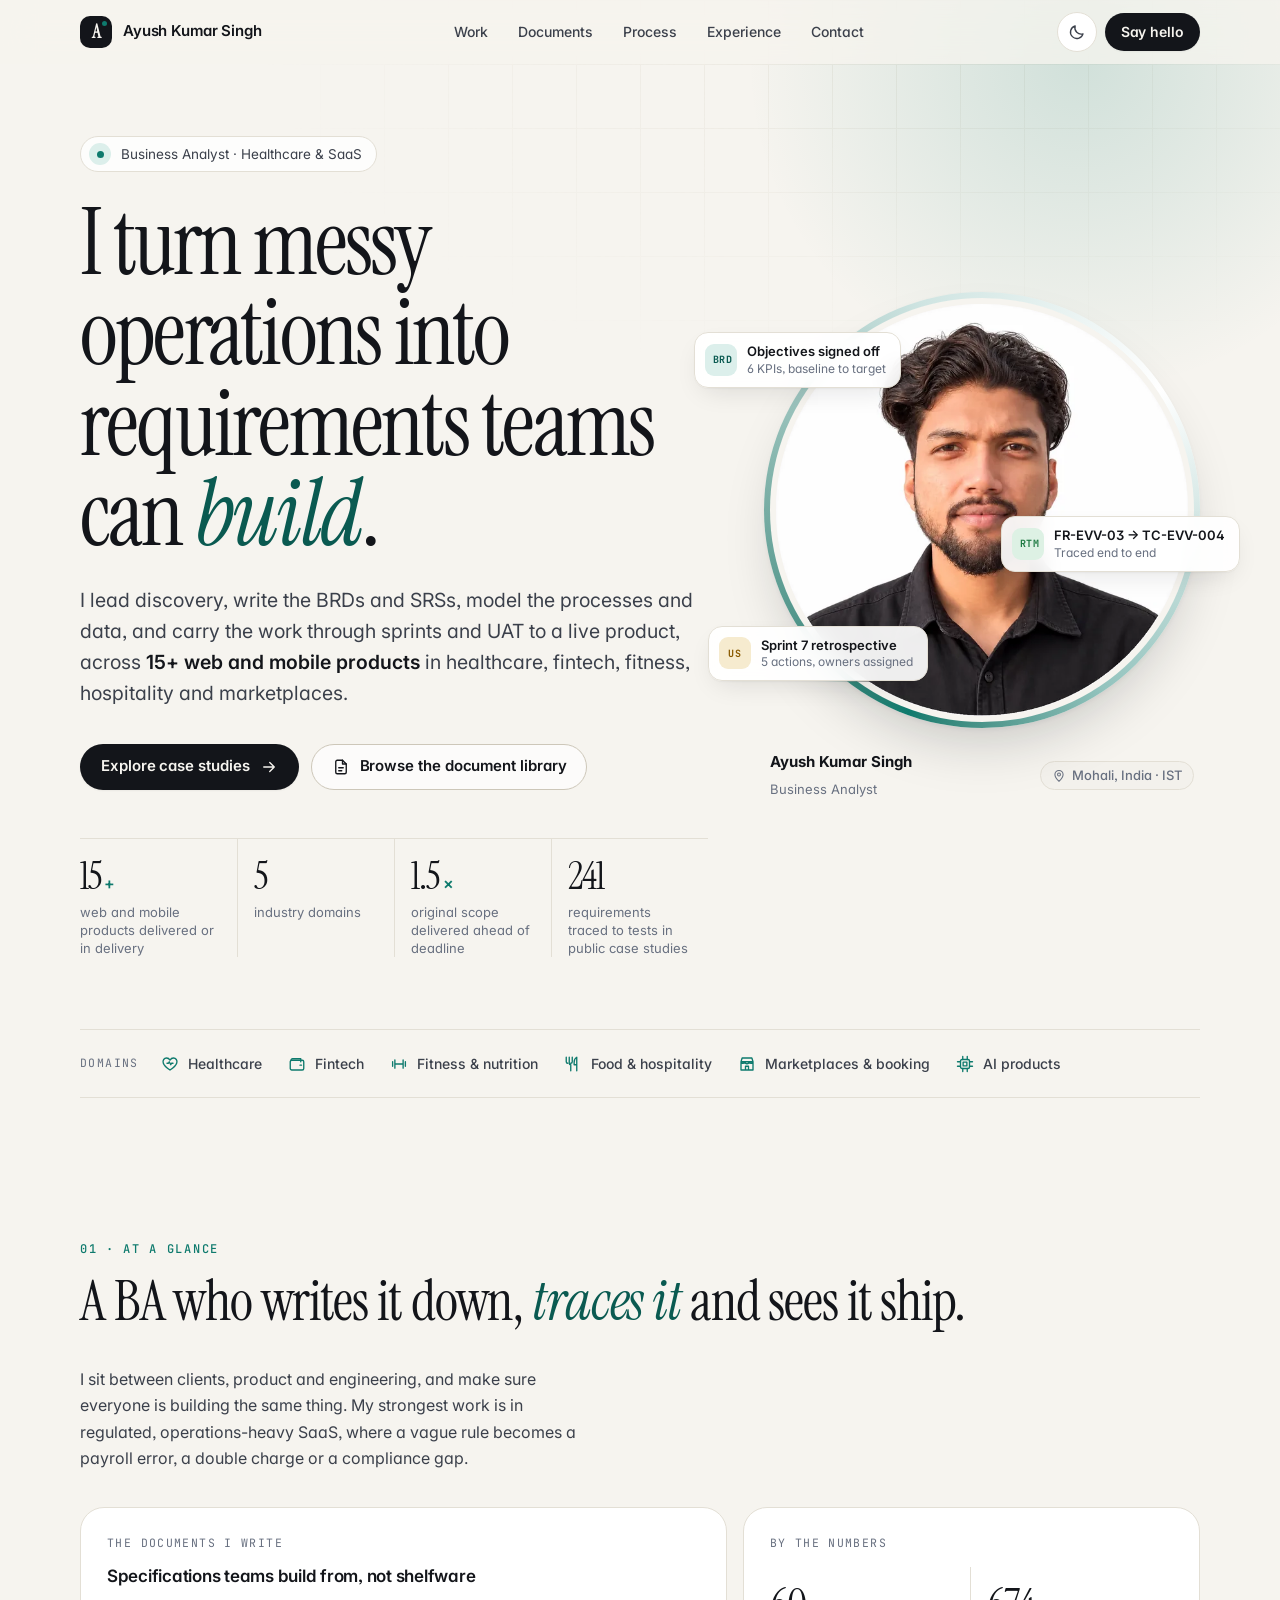
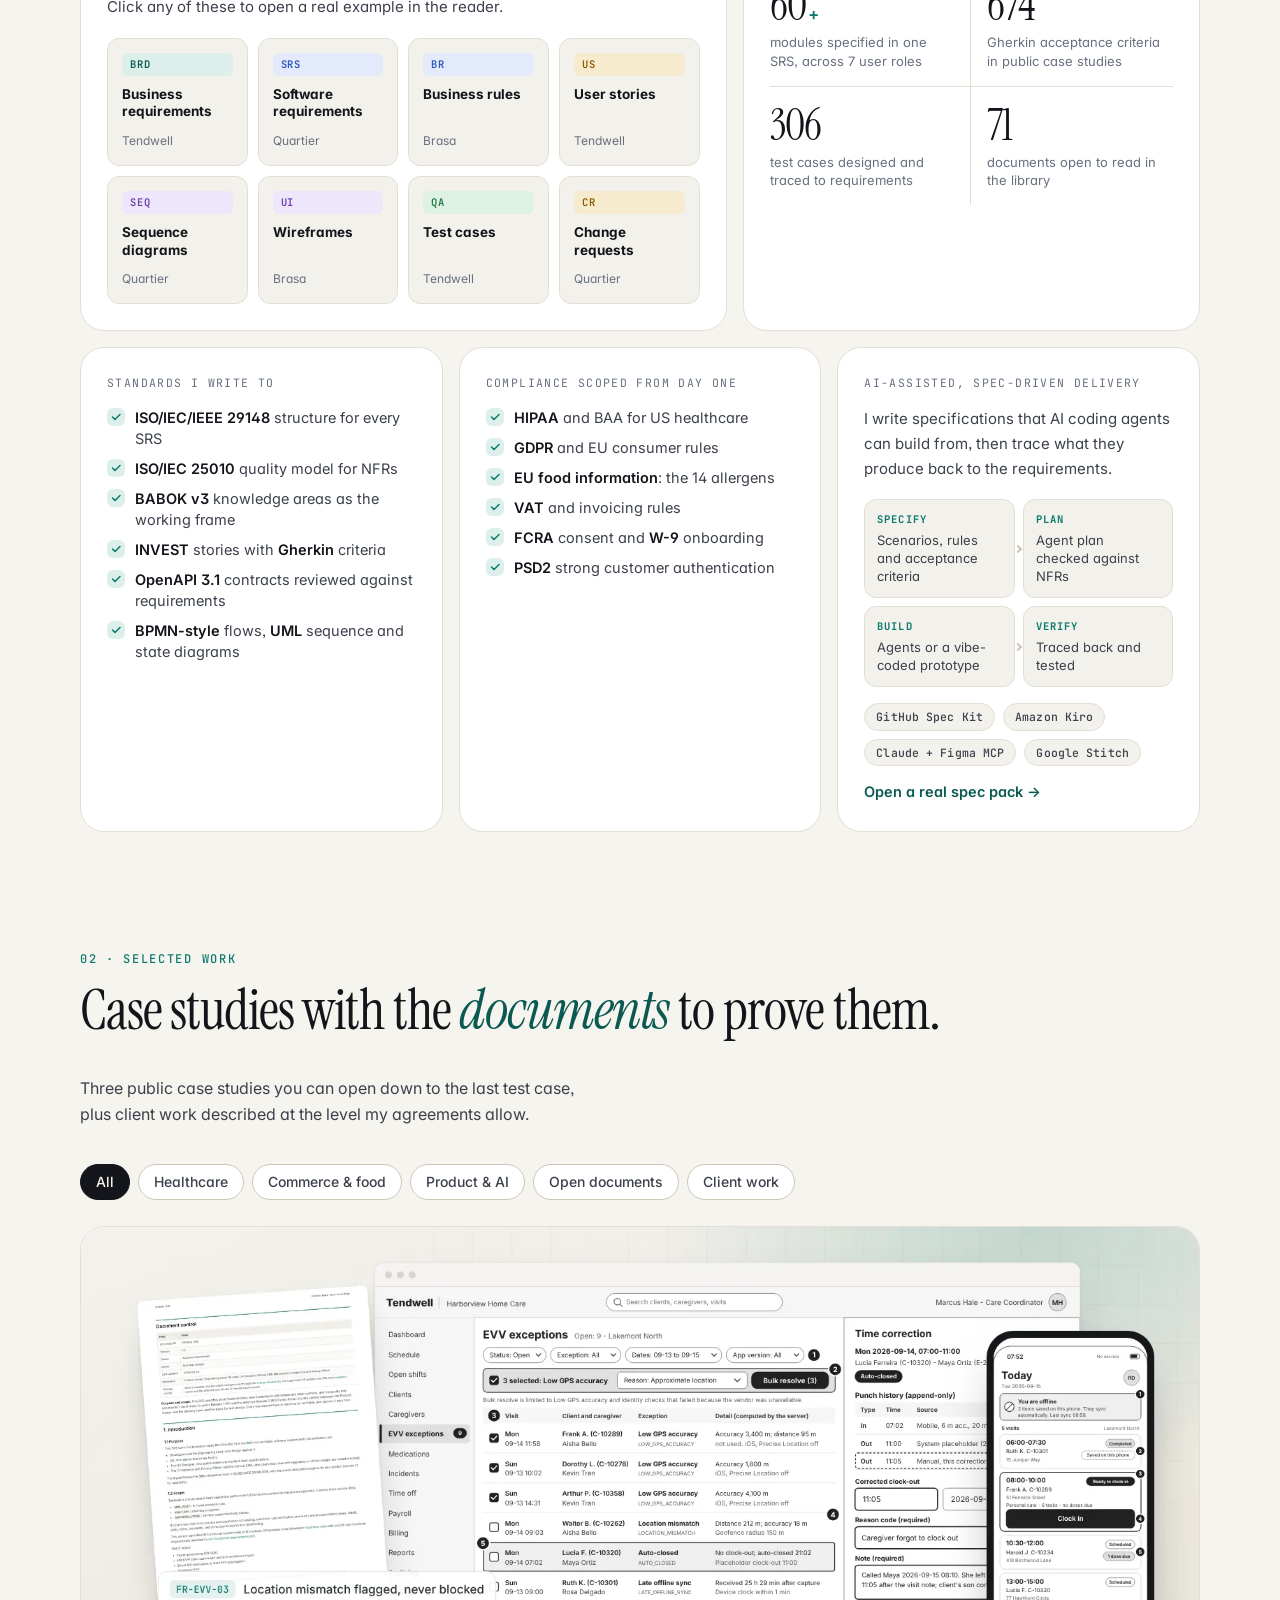
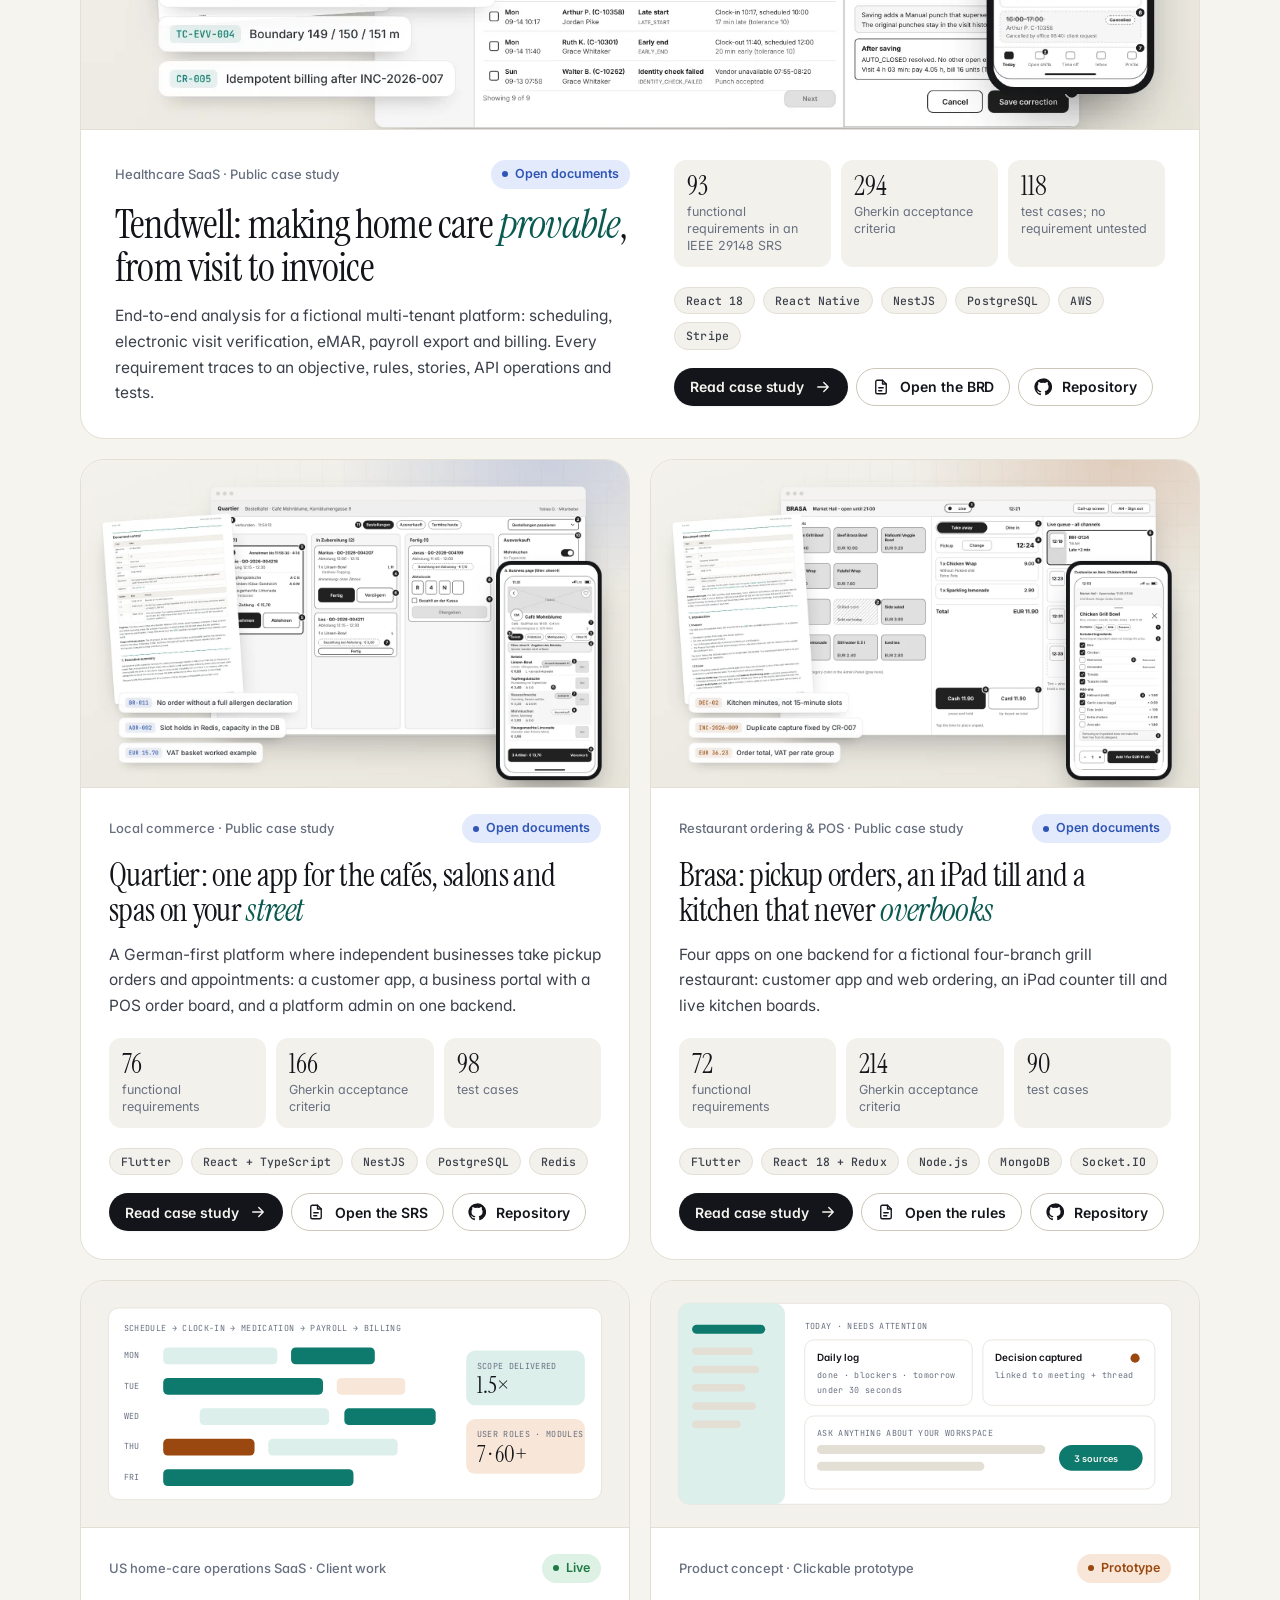
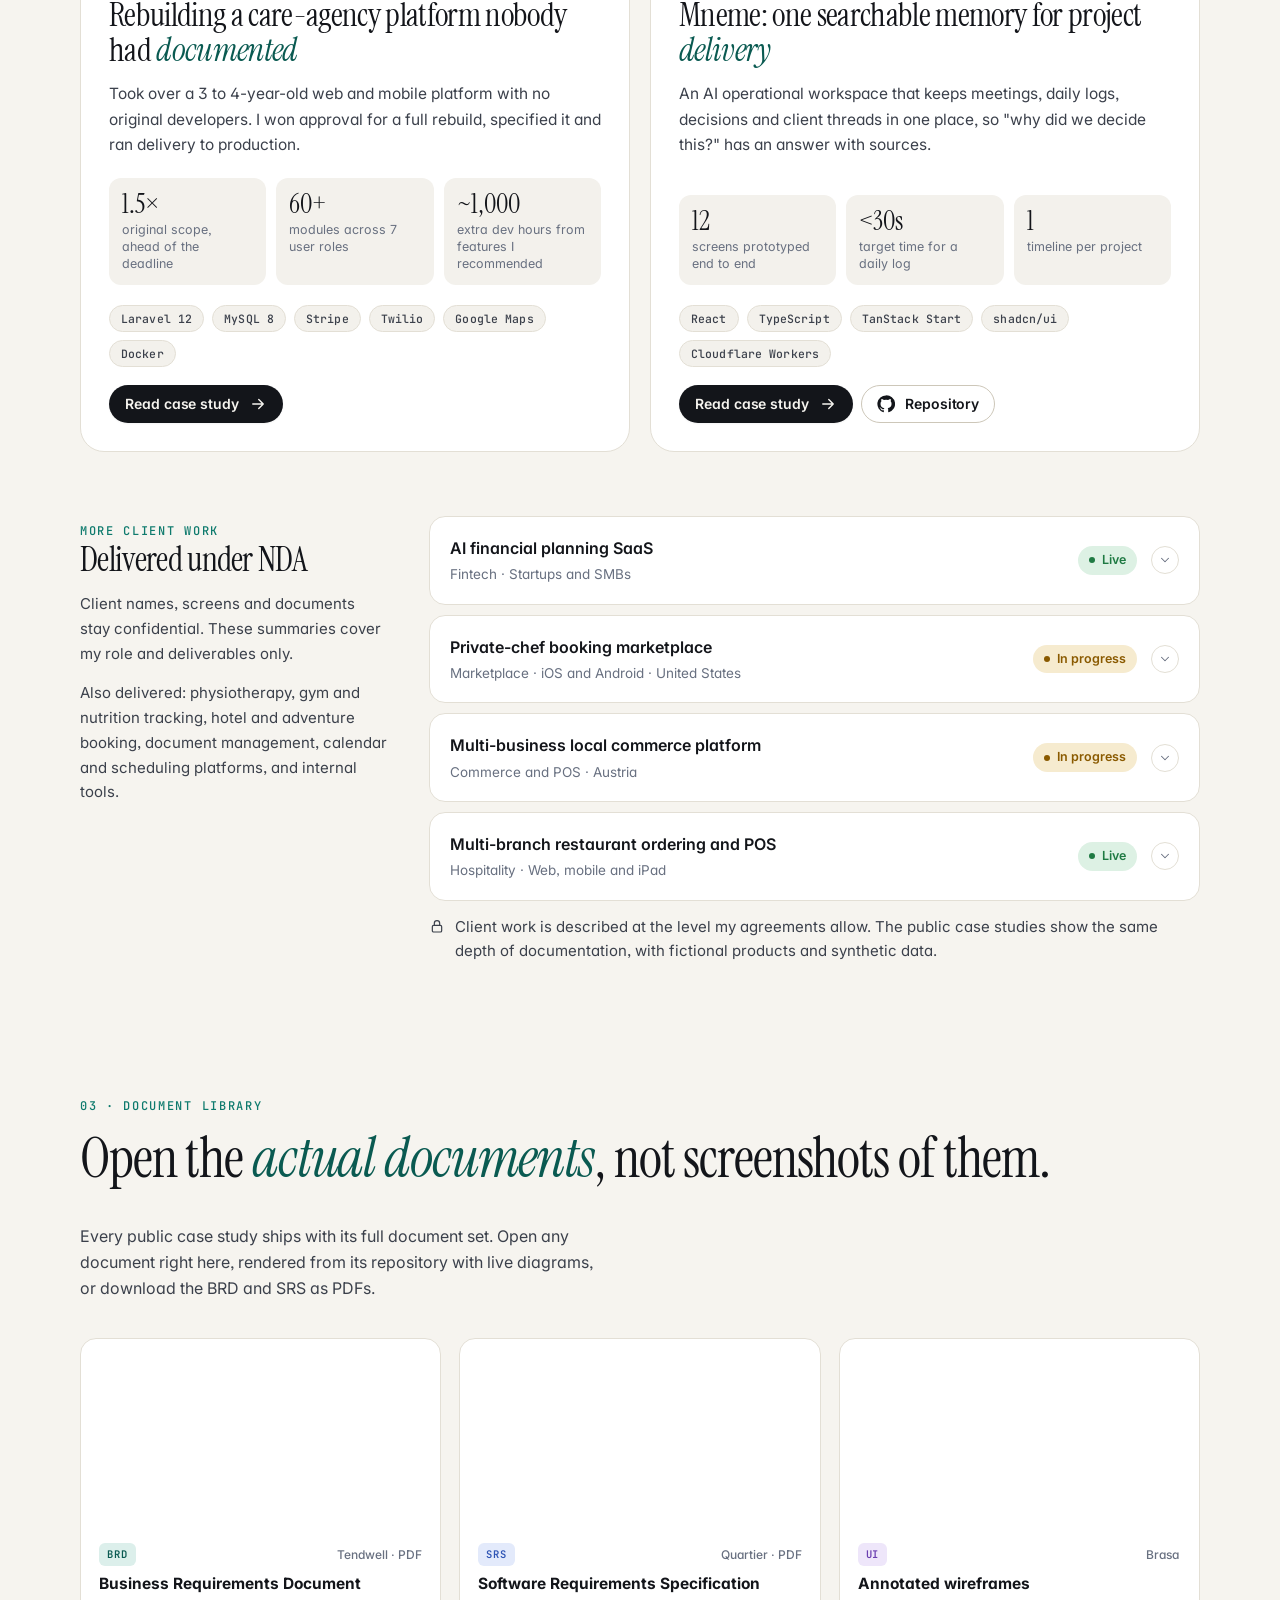
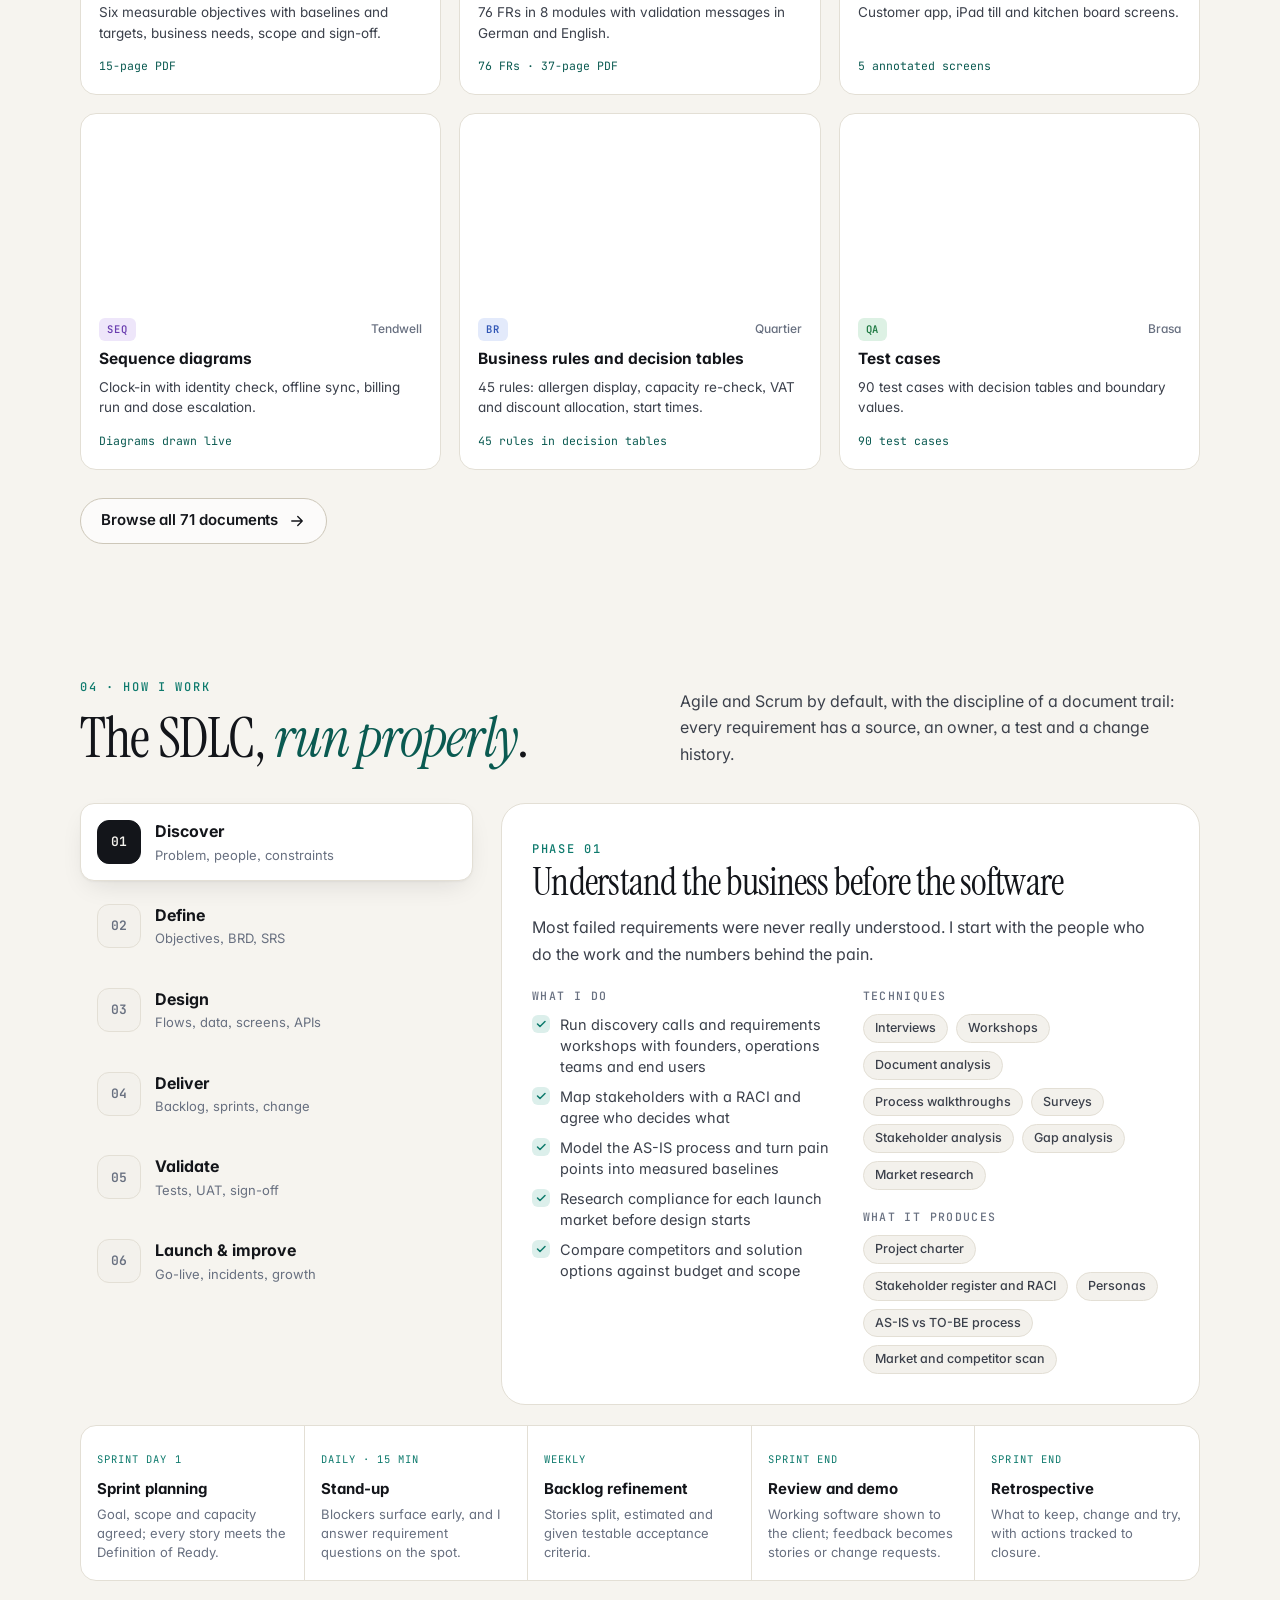
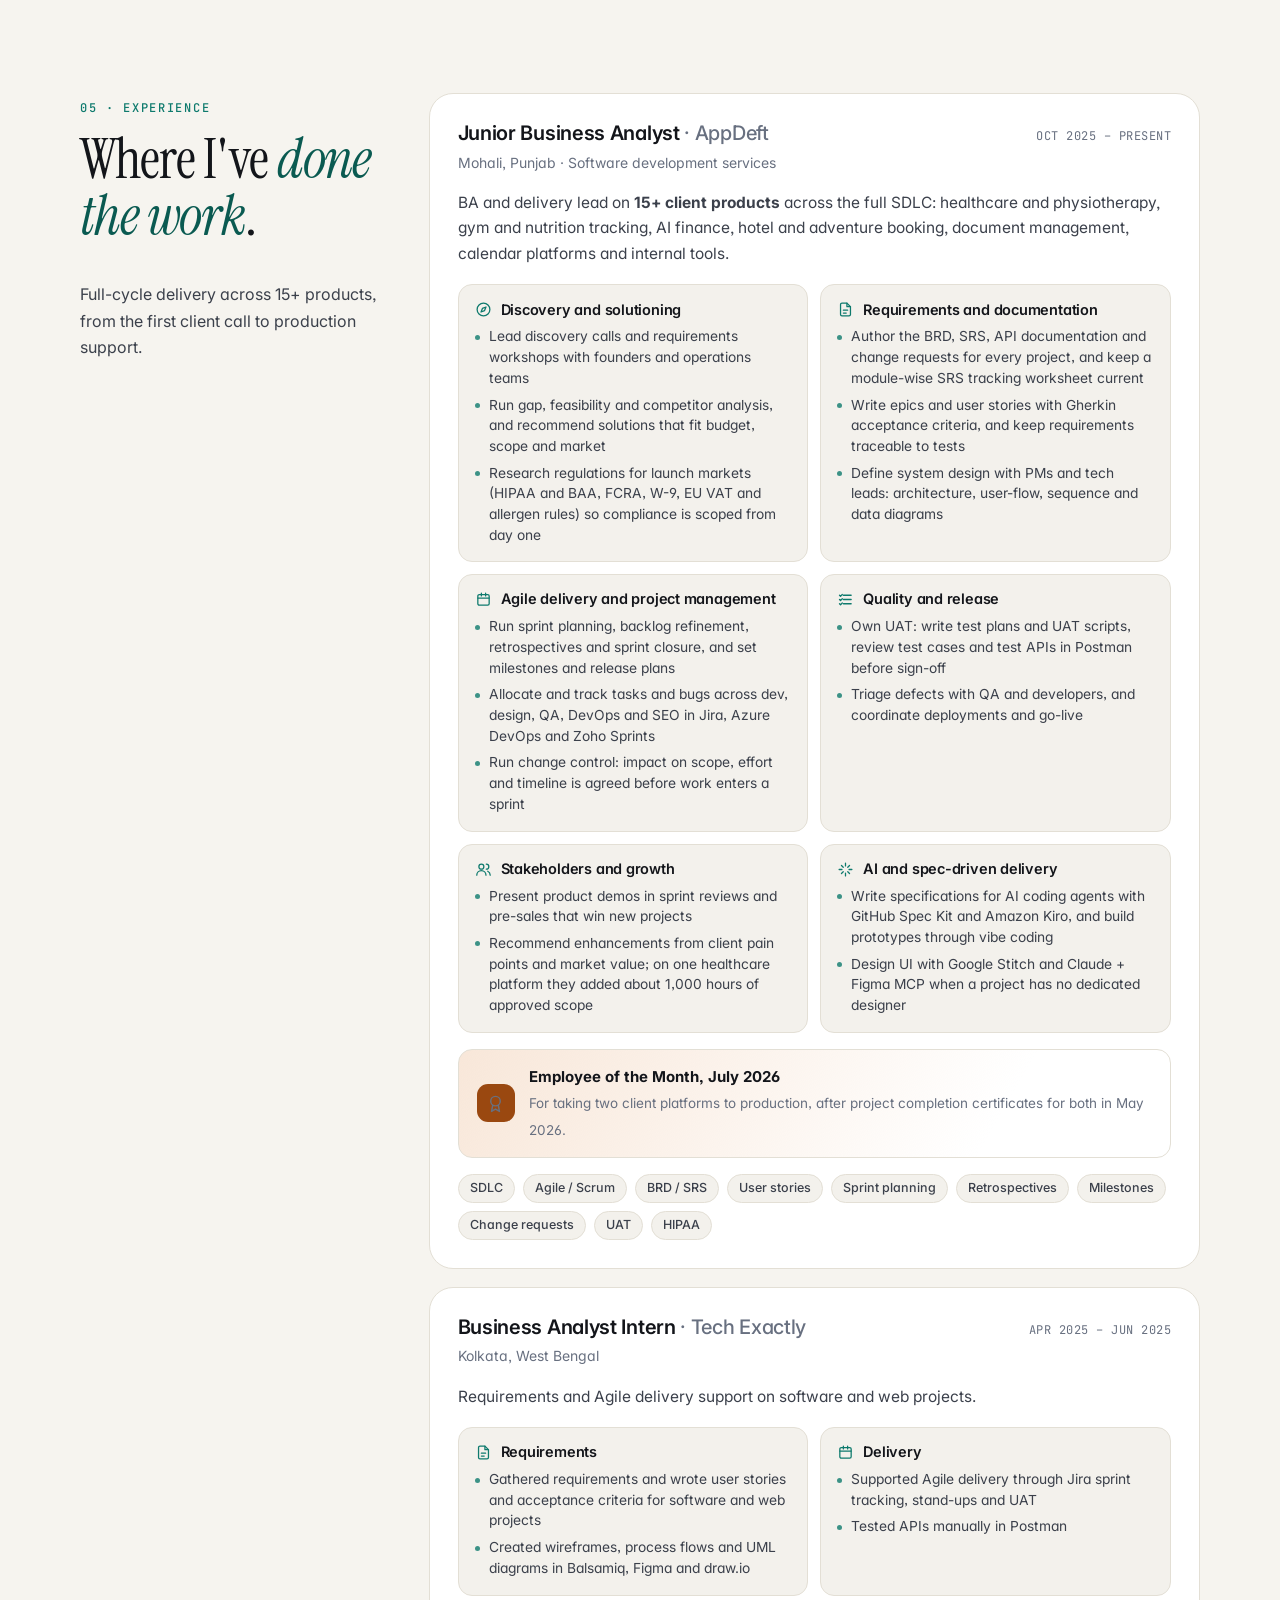
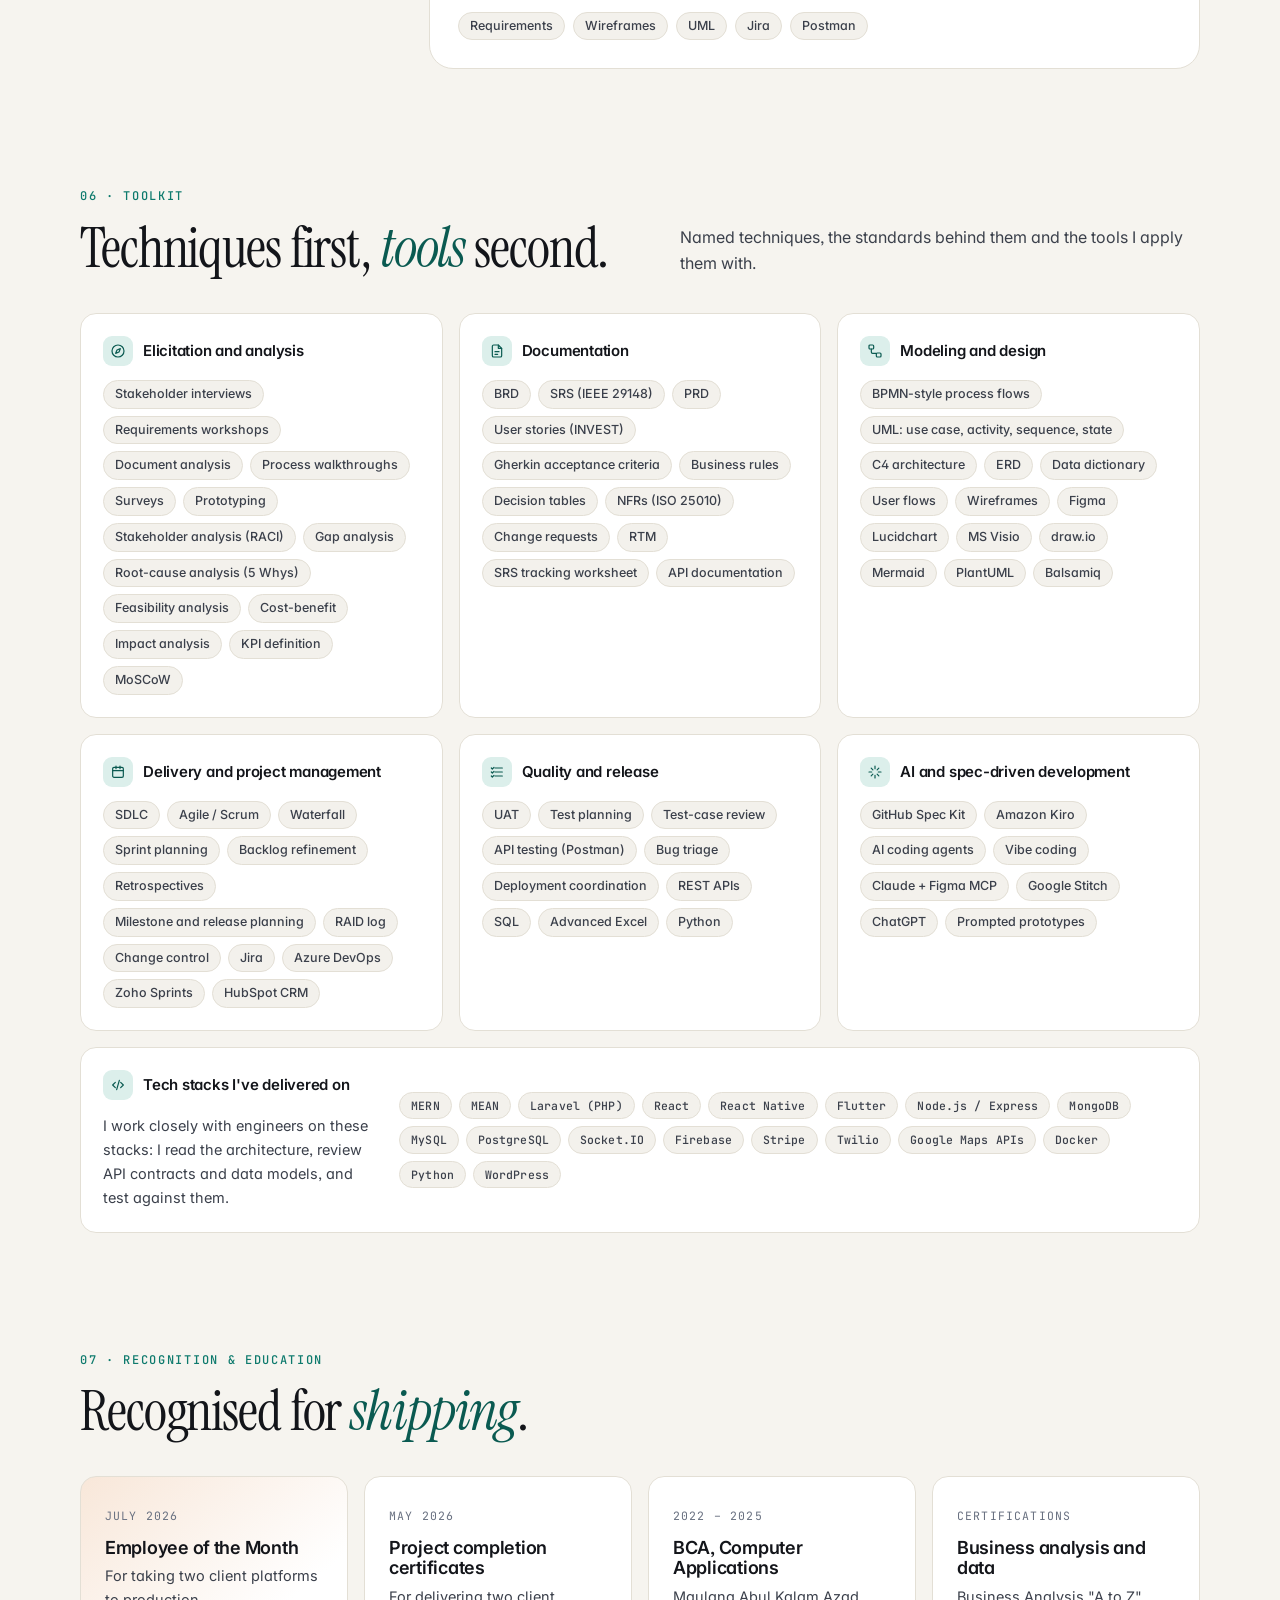
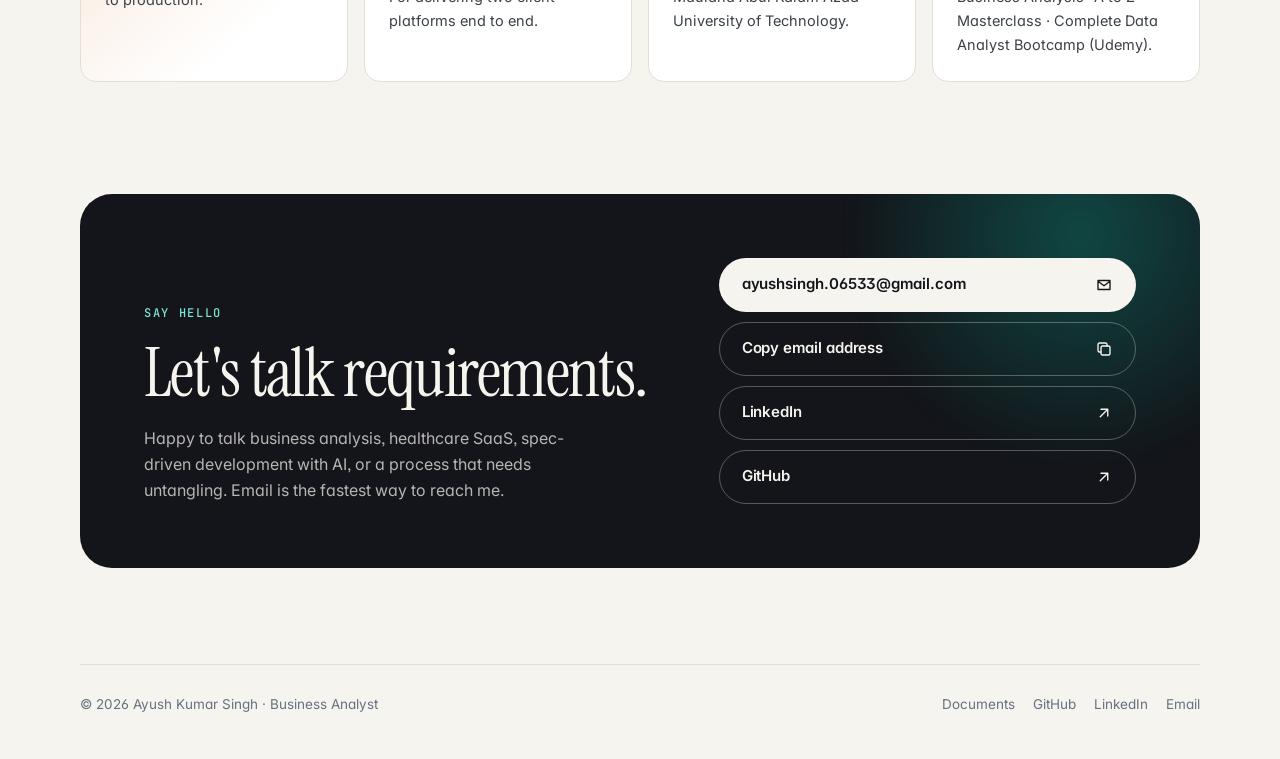
==== index.html @ 3649354a "Redesign portfolio: document library, live viewer, three case studies New design system with light a" ====
<!doctype html>
<html lang="en" data-base="" data-library="library.html">
<head>
<meta charset="utf-8">
<meta name="viewport" content="width=device-width, initial-scale=1">
<title>Ayush Kumar Singh · Business Analyst</title>
<meta name="description" content="Business Analyst for healthcare and SaaS products: discovery, BRD and SRS, user stories, process and data modeling, sprint delivery, UAT and change control. Three public case studies with every document open to read.">
<meta name="author" content="Ayush Kumar Singh">
<link rel="canonical" href="https://ayushsingh0456.github.io/">
<meta name="theme-color" content="#f6f4ef" media="(prefers-color-scheme: light)">
<meta name="theme-color" content="#0a0d12" media="(prefers-color-scheme: dark)">
<meta property="og:type" content="website">
<meta property="og:title" content="Ayush Kumar Singh · Business Analyst">
<meta property="og:description" content="Business Analyst for healthcare and SaaS products: discovery, BRD and SRS, user stories, process and data modeling, sprint delivery, UAT and change control. Three public case studies with every document open to read.">
<meta property="og:url" content="https://ayushsingh0456.github.io/">
<meta property="og:image" content="https://ayushsingh0456.github.io/assets/og.png">
<meta name="twitter:card" content="summary_large_image">
<link rel="icon" href="assets/favicon.svg" type="image/svg+xml">
<link rel="preconnect" href="https://fonts.googleapis.com"><link rel="preconnect" href="https://fonts.gstatic.com" crossorigin><link href="https://fonts.googleapis.com/css2?family=Inter:wght@400;500;600;700&family=Instrument+Serif:ital@0;1&family=JetBrains+Mono:wght@400;500;600&display=swap" rel="stylesheet">
<link rel="stylesheet" href="css/styles.css">
<script>(function(){try{var t=localStorage.getItem("theme");if(t==="light"||t==="dark")document.documentElement.setAttribute("data-theme",t);}catch(e){}})();</script>
<script type="application/ld+json">{"@context":"https://schema.org","@type":"Person","name":"Ayush Kumar Singh","jobTitle":"Business Analyst","image":"https://ayushsingh0456.github.io/assets/img/ayush.jpg","url":"https://ayushsingh0456.github.io/","address":{"@type":"PostalAddress","addressLocality":"Mohali","addressRegion":"Punjab","addressCountry":"IN"},"sameAs":["https://www.linkedin.com/in/ayush-singh-914495189/","https://github.com/ayushsingh0456"],"knowsAbout":["Business analysis","Requirements engineering","SDLC","Agile and Scrum","BRD","SRS","User stories","UAT","Change control","Healthcare SaaS","HIPAA","Spec-driven development"]}</script>
</head>
<body>
<a class="skip-link" href="#content">Skip to content</a>
<svg width="0" height="0" style="position:absolute" aria-hidden="true"><symbol id="i-github" viewBox="0 0 24 24"><g fill="none" stroke="currentColor" stroke-width="1.8" stroke-linecap="round" stroke-linejoin="round"><path fill="currentColor" stroke="none" d="M12 .5a11.5 11.5 0 0 0-3.64 22.41c.58.1.79-.25.79-.56v-2c-3.2.7-3.88-1.37-3.88-1.37-.53-1.33-1.28-1.69-1.28-1.69-1.05-.71.08-.7.08-.7 1.16.08 1.77 1.19 1.77 1.19 1.03 1.77 2.71 1.26 3.37.96.1-.75.4-1.26.73-1.55-2.55-.29-5.24-1.28-5.24-5.68 0-1.26.45-2.28 1.19-3.09-.12-.29-.52-1.46.11-3.04 0 0 .97-.31 3.17 1.18a11 11 0 0 1 5.77 0c2.2-1.49 3.17-1.18 3.17-1.18.63 1.58.23 2.75.11 3.04.74.81 1.19 1.83 1.19 3.09 0 4.41-2.69 5.38-5.26 5.67.41.36.78 1.06.78 2.14v3.17c0 .31.21.67.8.56A11.5 11.5 0 0 0 12 .5Z"/></g></symbol><symbol id="i-linkedin" viewBox="0 0 24 24"><g fill="none" stroke="currentColor" stroke-width="1.8" stroke-linecap="round" stroke-linejoin="round"><path fill="currentColor" stroke="none" d="M20.45 20.45h-3.56v-5.57c0-1.33-.02-3.04-1.85-3.04-1.86 0-2.14 1.45-2.14 2.94v5.67H9.35V9h3.41v1.56h.05c.48-.9 1.64-1.85 3.37-1.85 3.6 0 4.27 2.37 4.27 5.46v6.28ZM5.34 7.43a2.06 2.06 0 1 1 0-4.13 2.06 2.06 0 0 1 0 4.13ZM7.12 20.45H3.56V9h3.56v11.45ZM22.22 0H1.77C.79 0 0 .77 0 1.73v20.54C0 23.23.79 24 1.77 24h20.45c.98 0 1.78-.77 1.78-1.73V1.73C24 .77 23.2 0 22.22 0Z"/></g></symbol><symbol id="i-mail" viewBox="0 0 24 24"><g fill="none" stroke="currentColor" stroke-width="1.8" stroke-linecap="round" stroke-linejoin="round"><path d="M4 6h16v12H4zM4 7l8 6 8-6"/></g></symbol><symbol id="i-sun" viewBox="0 0 24 24"><g fill="none" stroke="currentColor" stroke-width="1.8" stroke-linecap="round" stroke-linejoin="round"><circle cx="12" cy="12" r="4"/><path d="M12 2v2M12 20v2M4.9 4.9l1.4 1.4M17.7 17.7l1.4 1.4M2 12h2M20 12h2M4.9 19.1l1.4-1.4M17.7 6.3l1.4-1.4"/></g></symbol><symbol id="i-moon" viewBox="0 0 24 24"><g fill="none" stroke="currentColor" stroke-width="1.8" stroke-linecap="round" stroke-linejoin="round"><path d="M20 14.5A8.5 8.5 0 0 1 9.5 4a8.5 8.5 0 1 0 10.5 10.5Z"/></g></symbol><symbol id="i-arrow" viewBox="0 0 24 24"><g fill="none" stroke="currentColor" stroke-width="1.8" stroke-linecap="round" stroke-linejoin="round"><path d="M5 12h14M13 6l6 6-6 6"/></g></symbol><symbol id="i-arrow-left" viewBox="0 0 24 24"><g fill="none" stroke="currentColor" stroke-width="1.8" stroke-linecap="round" stroke-linejoin="round"><path d="M19 12H5M11 6l-6 6 6 6"/></g></symbol><symbol id="i-arrow-ur" viewBox="0 0 24 24"><g fill="none" stroke="currentColor" stroke-width="1.8" stroke-linecap="round" stroke-linejoin="round"><path d="M7 17 17 7M8 7h9v9"/></g></symbol><symbol id="i-chev" viewBox="0 0 24 24"><g fill="none" stroke="currentColor" stroke-width="1.8" stroke-linecap="round" stroke-linejoin="round"><path d="m6 9 6 6 6-6"/></g></symbol><symbol id="i-chev-left" viewBox="0 0 24 24"><g fill="none" stroke="currentColor" stroke-width="1.8" stroke-linecap="round" stroke-linejoin="round"><path d="m15 6-6 6 6 6"/></g></symbol><symbol id="i-chev-right" viewBox="0 0 24 24"><g fill="none" stroke="currentColor" stroke-width="1.8" stroke-linecap="round" stroke-linejoin="round"><path d="m9 6 6 6-6 6"/></g></symbol><symbol id="i-copy" viewBox="0 0 24 24"><g fill="none" stroke="currentColor" stroke-width="1.8" stroke-linecap="round" stroke-linejoin="round"><rect x="8" y="8" width="12" height="12" rx="2"/><path d="M16 8V6a2 2 0 0 0-2-2H6a2 2 0 0 0-2 2v8a2 2 0 0 0 2 2h2"/></g></symbol><symbol id="i-award" viewBox="0 0 24 24"><g fill="none" stroke="currentColor" stroke-width="1.8" stroke-linecap="round" stroke-linejoin="round"><circle cx="12" cy="9" r="6"/><path d="m8.5 14-1.5 8 5-3 5 3-1.5-8"/></g></symbol><symbol id="i-lock" viewBox="0 0 24 24"><g fill="none" stroke="currentColor" stroke-width="1.8" stroke-linecap="round" stroke-linejoin="round"><rect x="5" y="11" width="14" height="10" rx="2"/><path d="M8 11V8a4 4 0 0 1 8 0v3"/></g></symbol><symbol id="i-menu" viewBox="0 0 24 24"><g fill="none" stroke="currentColor" stroke-width="1.8" stroke-linecap="round" stroke-linejoin="round"><path d="M4 7h16M4 12h16M4 17h16"/></g></symbol><symbol id="i-pin" viewBox="0 0 24 24"><g fill="none" stroke="currentColor" stroke-width="1.8" stroke-linecap="round" stroke-linejoin="round"><path d="M12 21s-7-6.1-7-11.5a7 7 0 0 1 14 0C19 14.9 12 21 12 21Z"/><circle cx="12" cy="9.5" r="2.5"/></g></symbol><symbol id="i-doc" viewBox="0 0 24 24"><g fill="none" stroke="currentColor" stroke-width="1.8" stroke-linecap="round" stroke-linejoin="round"><path d="M14 3H7a2 2 0 0 0-2 2v14a2 2 0 0 0 2 2h10a2 2 0 0 0 2-2V8z"/><path d="M14 3v5h5M9 13h6M9 17h4"/></g></symbol><symbol id="i-download" viewBox="0 0 24 24"><g fill="none" stroke="currentColor" stroke-width="1.8" stroke-linecap="round" stroke-linejoin="round"><path d="M12 4v11M7 10l5 5 5-5M5 20h14"/></g></symbol><symbol id="i-external" viewBox="0 0 24 24"><g fill="none" stroke="currentColor" stroke-width="1.8" stroke-linecap="round" stroke-linejoin="round"><path d="M14 4h6v6M20 4l-9 9M18 14v5a1 1 0 0 1-1 1H5a1 1 0 0 1-1-1V7a1 1 0 0 1 1-1h5"/></g></symbol><symbol id="i-link" viewBox="0 0 24 24"><g fill="none" stroke="currentColor" stroke-width="1.8" stroke-linecap="round" stroke-linejoin="round"><path d="M10 14a4 4 0 0 0 5.66 0l3-3a4 4 0 0 0-5.66-5.66l-1 1"/><path d="M14 10a4 4 0 0 0-5.66 0l-3 3a4 4 0 0 0 5.66 5.66l1-1"/></g></symbol><symbol id="i-x" viewBox="0 0 24 24"><g fill="none" stroke="currentColor" stroke-width="1.8" stroke-linecap="round" stroke-linejoin="round"><path d="M6 6l12 12M18 6 6 18"/></g></symbol><symbol id="i-search" viewBox="0 0 24 24"><g fill="none" stroke="currentColor" stroke-width="1.8" stroke-linecap="round" stroke-linejoin="round"><circle cx="11" cy="11" r="7"/><path d="m20 20-3.5-3.5"/></g></symbol><symbol id="i-compass" viewBox="0 0 24 24"><g fill="none" stroke="currentColor" stroke-width="1.8" stroke-linecap="round" stroke-linejoin="round"><circle cx="12" cy="12" r="9"/><path d="m15.5 8.5-2 5-5 2 2-5z"/></g></symbol><symbol id="i-calendar" viewBox="0 0 24 24"><g fill="none" stroke="currentColor" stroke-width="1.8" stroke-linecap="round" stroke-linejoin="round"><rect x="4" y="5" width="16" height="15" rx="2"/><path d="M4 10h16M9 3v4M15 3v4"/></g></symbol><symbol id="i-check" viewBox="0 0 24 24"><g fill="none" stroke="currentColor" stroke-width="1.8" stroke-linecap="round" stroke-linejoin="round"><path d="M4 12.5 9 17l11-11"/></g></symbol><symbol id="i-checklist" viewBox="0 0 24 24"><g fill="none" stroke="currentColor" stroke-width="1.8" stroke-linecap="round" stroke-linejoin="round"><path d="M9 6h11M9 12h11M9 18h11"/><path d="m3.5 6 1.5 1.5L7.5 5M3.5 12l1.5 1.5L7.5 11M3.5 18l1.5 1.5L7.5 17"/></g></symbol><symbol id="i-users" viewBox="0 0 24 24"><g fill="none" stroke="currentColor" stroke-width="1.8" stroke-linecap="round" stroke-linejoin="round"><circle cx="9" cy="8" r="3.5"/><path d="M2.5 20a6.5 6.5 0 0 1 13 0M16 4.5a3.5 3.5 0 0 1 0 7M18 14.5a6.5 6.5 0 0 1 3.5 5.5"/></g></symbol><symbol id="i-sparkle" viewBox="0 0 24 24"><g fill="none" stroke="currentColor" stroke-width="1.8" stroke-linecap="round" stroke-linejoin="round"><path d="M12 3v4M12 17v4M3 12h4M17 12h4M6.3 6.3l2.5 2.5M15.2 15.2l2.5 2.5M6.3 17.7l2.5-2.5M15.2 8.8l2.5-2.5"/></g></symbol><symbol id="i-health" viewBox="0 0 24 24"><g fill="none" stroke="currentColor" stroke-width="1.8" stroke-linecap="round" stroke-linejoin="round"><path d="M12 20s-7.5-4.6-9-9.3C1.9 7.1 4.2 4 7.4 4c2 0 3.6 1.2 4.6 2.8C13 5.2 14.6 4 16.6 4c3.2 0 5.5 3.1 4.4 6.7C19.5 15.4 12 20 12 20Z"/><path d="M8 11h2l1-2 2 4 1-2h2"/></g></symbol><symbol id="i-store" viewBox="0 0 24 24"><g fill="none" stroke="currentColor" stroke-width="1.8" stroke-linecap="round" stroke-linejoin="round"><path d="M4 9 5.5 4h13L20 9M4 9h16v11H4zM4 9a2.7 2.7 0 0 0 5.3 0 2.7 2.7 0 0 0 5.4 0 2.7 2.7 0 0 0 5.3 0M10 20v-5h4v5"/></g></symbol><symbol id="i-utensils" viewBox="0 0 24 24"><g fill="none" stroke="currentColor" stroke-width="1.8" stroke-linecap="round" stroke-linejoin="round"><path d="M7 3v8a2 2 0 0 0 2 2v8M11 3v6a2 2 0 0 1-2 2M3 3v6a2 2 0 0 0 2 2M17 21V3c-2 1-3.5 3.5-3.5 7v3H17"/></g></symbol><symbol id="i-wallet" viewBox="0 0 24 24"><g fill="none" stroke="currentColor" stroke-width="1.8" stroke-linecap="round" stroke-linejoin="round"><path d="M4 7a2 2 0 0 1 2-2h11v4"/><rect x="3" y="7" width="18" height="13" rx="2"/><path d="M16 13.5h2"/></g></symbol><symbol id="i-dumbbell" viewBox="0 0 24 24"><g fill="none" stroke="currentColor" stroke-width="1.8" stroke-linecap="round" stroke-linejoin="round"><path d="M6.5 6.5v11M17.5 6.5v11M3.5 9v6M20.5 9v6M6.5 12h11"/></g></symbol><symbol id="i-hotel" viewBox="0 0 24 24"><g fill="none" stroke="currentColor" stroke-width="1.8" stroke-linecap="round" stroke-linejoin="round"><path d="M3 21V8l9-5 9 5v13M9 21v-6h6v6M8 10h.01M12 10h.01M16 10h.01"/></g></symbol><symbol id="i-cpu" viewBox="0 0 24 24"><g fill="none" stroke="currentColor" stroke-width="1.8" stroke-linecap="round" stroke-linejoin="round"><rect x="6" y="6" width="12" height="12" rx="2"/><path d="M9.5 9.5h5v5h-5zM9 2v4M15 2v4M9 18v4M15 18v4M2 9h4M2 15h4M18 9h4M18 15h4"/></g></symbol><symbol id="i-flow" viewBox="0 0 24 24"><g fill="none" stroke="currentColor" stroke-width="1.8" stroke-linecap="round" stroke-linejoin="round"><rect x="3" y="3" width="7" height="6" rx="1.5"/><rect x="14" y="15" width="7" height="6" rx="1.5"/><path d="M6.5 9v4.5a2 2 0 0 0 2 2H14"/></g></symbol><symbol id="i-shield" viewBox="0 0 24 24"><g fill="none" stroke="currentColor" stroke-width="1.8" stroke-linecap="round" stroke-linejoin="round"><path d="M12 3 4.5 6v6c0 4.4 3.2 7.8 7.5 9 4.3-1.2 7.5-4.6 7.5-9V6z"/><path d="m9 12 2 2 4-4"/></g></symbol><symbol id="i-target" viewBox="0 0 24 24"><g fill="none" stroke="currentColor" stroke-width="1.8" stroke-linecap="round" stroke-linejoin="round"><circle cx="12" cy="12" r="9"/><circle cx="12" cy="12" r="5"/><circle cx="12" cy="12" r="1.5"/></g></symbol><symbol id="i-code" viewBox="0 0 24 24"><g fill="none" stroke="currentColor" stroke-width="1.8" stroke-linecap="round" stroke-linejoin="round"><path d="m8 8-4 4 4 4M16 8l4 4-4 4M14 5l-4 14"/></g></symbol><symbol id="i-layers" viewBox="0 0 24 24"><g fill="none" stroke="currentColor" stroke-width="1.8" stroke-linecap="round" stroke-linejoin="round"><path d="m12 3 9 5-9 5-9-5z"/><path d="m3 13 9 5 9-5"/></g></symbol><symbol id="i-rocket" viewBox="0 0 24 24"><g fill="none" stroke="currentColor" stroke-width="1.8" stroke-linecap="round" stroke-linejoin="round"><path d="M5 15c-1 1-1.5 4-1.5 4.5S6 19 9 18M14.5 4.5c3-1 5-1 5-1s0 2-1 5L12 15l-3-3z"/><path d="M9 12 6.5 11.5 9 8h4M12 15l.5 2.5L16 15v-4"/></g></symbol><symbol id="i-chat" viewBox="0 0 24 24"><g fill="none" stroke="currentColor" stroke-width="1.8" stroke-linecap="round" stroke-linejoin="round"><path d="M4 5h16v11H9l-5 4z"/><path d="M8 9.5h8M8 12.5h5"/></g></symbol></svg>
<header class="nav">
  <div class="container">
    <a class="brand" href="#top" aria-label="Ayush Kumar Singh, home"><span class="brand-mark">A</span><span>Ayush Kumar Singh</span></a>
    <nav aria-label="Primary"><ul class="nav-links"><li><a href="#work">Work</a></li><li><a href="library.html">Documents</a></li><li><a href="#process">Process</a></li><li><a href="#experience">Experience</a></li><li><a href="#contact">Contact</a></li></ul></nav>
    <div class="nav-right">
      <button class="icon-btn theme-toggle" type="button" data-theme-toggle aria-label="Toggle theme"><svg class="i-sun" aria-hidden="true"><use href="#i-sun"/></svg><svg class="i-moon" aria-hidden="true"><use href="#i-moon"/></svg></button>
      <a class="btn btn-primary btn-sm btn-nav" href="#contact">Say hello</a>
      <button class="icon-btn menu-btn" type="button" data-menu-toggle aria-expanded="false" aria-controls="mobile-menu" aria-label="Open menu"><svg aria-hidden="true"><use href="#i-menu"/></svg></button>
    </div>
  </div>
  
</header>
<nav class="mobile-menu" id="mobile-menu" aria-label="Mobile"><a href="#work">Work</a><a href="library.html">Documents</a><a href="#process">Process</a><a href="#experience">Experience</a><a href="#contact">Contact</a></nav>
<main id="content">
<div class="backdrop" aria-hidden="true"></div>
<section class="hero" id="top">
  <div class="container hero-grid">
    <div>
      <span class="hello"><span class="dot"></span>Business Analyst · Healthcare &amp; SaaS</span>
      <h1>I turn messy operations into requirements teams can <em>build</em>.</h1>
      <p class="hero-sub">I lead discovery, write the BRDs and SRSs, model the processes and data, and carry the work through sprints and UAT to a live product, across <strong>15+ web and mobile products</strong> in healthcare, fintech, fitness, hospitality and marketplaces.</p>
      <div class="hero-cta"><a class="btn btn-primary" href="#work">Explore case studies <svg aria-hidden="true"><use href="#i-arrow"/></svg></a><a class="btn btn-ghost" href="library.html"><svg aria-hidden="true"><use href="#i-doc"/></svg> Browse the document library</a></div>
      <div class="proof"><div class="proof-item"><b>15<small>+</small></b><span>web and mobile products delivered or in delivery</span></div><div class="proof-item"><b>5</b><span>industry domains</span></div><div class="proof-item"><b>1.5<small>×</small></b><span>original scope delivered ahead of deadline</span></div><div class="proof-item"><b>241</b><span>requirements traced to tests in public case studies</span></div></div>
    </div>
    <div class="portrait">
      <div class="portrait-frame">
        <div class="portrait-ring"><picture><source srcset="assets/img/ayush.webp" type="image/webp"><img src="assets/img/ayush.jpg" alt="Portrait of Ayush Kumar Singh" width="640" height="640" fetchpriority="high"></picture></div>
        <div class="portrait-caption"><div><b>Ayush Kumar Singh</b><span>Business Analyst</span></div><span class="tag"><svg aria-hidden="true"><use href="#i-pin"/></svg>Mohali, India · IST</span></div>
      </div>
      <div class="float-chip fc-1"><span class="ic kind" data-k="BRD">BRD</span><span><b>Objectives signed off</b><small>6 KPIs, baseline to target</small></span></div>
      <div class="float-chip fc-2"><span class="ic kind" data-k="RTM">RTM</span><span><b>FR-EVV-03 → TC-EVV-004</b><small>Traced end to end</small></span></div>
      <div class="float-chip fc-3"><span class="ic kind" data-k="US">US</span><span><b>Sprint 7 retrospective</b><small>5 actions, owners assigned</small></span></div>
    </div>
  </div>
  <div class="container"><div class="domains reveal"><span class="label">Domains</span><ul><li><svg aria-hidden="true"><use href="#i-health"/></svg>Healthcare</li><li><svg aria-hidden="true"><use href="#i-wallet"/></svg>Fintech</li><li><svg aria-hidden="true"><use href="#i-dumbbell"/></svg>Fitness &amp; nutrition</li><li><svg aria-hidden="true"><use href="#i-utensils"/></svg>Food &amp; hospitality</li><li><svg aria-hidden="true"><use href="#i-store"/></svg>Marketplaces &amp; booking</li><li><svg aria-hidden="true"><use href="#i-cpu"/></svg>AI products</li></ul></div></div>
</section>

<section class="section" id="about">
  <div class="container">
    <div class="section-head reveal"><div><span class="eyebrow">01 · At a glance</span><h2>A BA who writes it down, <em>traces it</em> and sees it ship.</h2></div><p>I sit between clients, product and engineering, and make sure everyone is building the same thing. My strongest work is in regulated, operations-heavy SaaS, where a vague rule becomes a payroll error, a double charge or a compliance gap.</p></div>
    <div class="bento">
      <div class="cell span-7 reveal"><span class="k">The documents I write</span><h3>Specifications teams build from, not shelfware</h3><p>Click any of these to open a real example in the reader.</p><div class="docstack"><a href="library.html#doc=tendwell-brd" data-doc="tendwell-brd"><span class="kind" data-k="BRD">BRD</span><b>Business requirements</b><span>Tendwell</span></a><a href="library.html#doc=quartier-srs" data-doc="quartier-srs"><span class="kind" data-k="SRS">SRS</span><b>Software requirements</b><span>Quartier</span></a><a href="library.html#doc=brasa-business-rules" data-doc="brasa-business-rules"><span class="kind" data-k="BR">BR</span><b>Business rules</b><span>Brasa</span></a><a href="library.html#doc=tendwell-ep-06-evv" data-doc="tendwell-ep-06-evv"><span class="kind" data-k="US">US</span><b>User stories</b><span>Tendwell</span></a><a href="library.html#doc=quartier-sequence-diagrams" data-doc="quartier-sequence-diagrams"><span class="kind" data-k="SEQ">SEQ</span><b>Sequence diagrams</b><span>Quartier</span></a><a href="library.html#doc=brasa-readme" data-doc="brasa-readme"><span class="kind" data-k="UI">UI</span><b>Wireframes</b><span>Brasa</span></a><a href="library.html#doc=tendwell-test-cases" data-doc="tendwell-test-cases"><span class="kind" data-k="QA">QA</span><b>Test cases</b><span>Tendwell</span></a><a href="library.html#doc=quartier-change-request-log" data-doc="quartier-change-request-log"><span class="kind" data-k="CR">CR</span><b>Change requests</b><span>Quartier</span></a></div></div>
      <div class="cell span-5 reveal"><span class="k">By the numbers</span><div class="counters"><div class="counter"><b><span data-count="60">60</span><small>+</small></b><span>modules specified in one SRS, across 7 user roles</span></div><div class="counter"><b><span data-count="674">674</span><small></small></b><span>Gherkin acceptance criteria in public case studies</span></div><div class="counter"><b><span data-count="306">306</span><small></small></b><span>test cases designed and traced to requirements</span></div><div class="counter"><b><span data-count="71">71</span><small></small></b><span>documents open to read in the library</span></div></div></div>
      <div class="cell span-4 reveal"><span class="k">Standards I write to</span><ul class="list-check"><li><span><b>ISO/IEC/IEEE 29148</b> structure for every SRS</span></li><li><span><b>ISO/IEC 25010</b> quality model for NFRs</span></li><li><span><b>BABOK v3</b> knowledge areas as the working frame</span></li><li><span><b>INVEST</b> stories with <b>Gherkin</b> criteria</span></li><li><span><b>OpenAPI 3.1</b> contracts reviewed against requirements</span></li><li><span><b>BPMN-style</b> flows, <b>UML</b> sequence and state diagrams</span></li></ul></div>
      <div class="cell span-4 reveal"><span class="k">Compliance scoped from day one</span><ul class="list-check"><li><span><b>HIPAA</b> and BAA for US healthcare</span></li><li><span><b>GDPR</b> and EU consumer rules</span></li><li><span><b>EU food information</b>: the 14 allergens</span></li><li><span><b>VAT</b> and invoicing rules</span></li><li><span><b>FCRA</b> consent and <b>W-9</b> onboarding</span></li><li><span><b>PSD2</b> strong customer authentication</span></li></ul></div>
      <div class="cell span-4 reveal"><span class="k">AI-assisted, spec-driven delivery</span><p>I write specifications that AI coding agents can build from, then trace what they produce back to the requirements.</p><div class="ai-flow"><div class="ai-step"><b>SPECIFY</b>Scenarios, rules and acceptance criteria</div><div class="ai-step"><b>PLAN</b>Agent plan checked against NFRs</div><div class="ai-step"><b>BUILD</b>Agents or a vibe-coded prototype</div><div class="ai-step"><b>VERIFY</b>Traced back and tested</div></div><ul class="tags" style="margin-top:16px"><li class="tag tag-tech">GitHub Spec Kit</li><li class="tag tag-tech">Amazon Kiro</li><li class="tag tag-tech">Claude + Figma MCP</li><li class="tag tag-tech">Google Stitch</li></ul><p style="margin-top:14px"><button class="link-arrow" type="button" data-doc="tendwell-spec" style="all:unset;cursor:pointer;font-weight:600;font-size:14.5px;color:var(--accent-ink)">Open a real spec pack →</button></p></div>
    </div>
  </div>
</section>

<section class="section" id="work">
  <div class="container">
    <div class="section-head reveal"><div><span class="eyebrow">02 · Selected work</span><h2>Case studies with the <em>documents</em> to prove them.</h2></div><p>Three public case studies you can open down to the last test case, plus client work described at the level my agreements allow.</p></div>
    <div class="chips work-filters" data-work-filters role="group" aria-label="Filter case studies"><button class="chip" type="button" data-filter="all" aria-pressed="true">All</button><button class="chip" type="button" data-filter="healthcare" aria-pressed="false">Healthcare</button><button class="chip" type="button" data-filter="commerce" aria-pressed="false">Commerce &amp; food</button><button class="chip" type="button" data-filter="product" aria-pressed="false">Product &amp; AI</button><button class="chip" type="button" data-filter="public" aria-pressed="false">Open documents</button><button class="chip" type="button" data-filter="client" aria-pressed="false">Client work</button></div>
    <div class="work-grid"><article class="case reveal case-featured" data-tags="healthcare public">
  <div class="case-visual" aria-hidden="true"><img src="assets/img/cover-tendwell-wide.webp" alt="" loading="lazy"></div>
  <div class="case-body">
    <div class="fb-left"><div class="case-top"><span class="case-kicker">Healthcare SaaS · Public case study</span><span class="status status-public">Open documents</span></div>
    <h3 class="case-title"><a class="case-link" href="case-studies/tendwell.html">Tendwell: making home care <em>provable</em>, from visit to invoice</a></h3>
    <p class="case-desc">End-to-end analysis for a fictional multi-tenant platform: scheduling, electronic visit verification, eMAR, payroll export and billing. Every requirement traces to an objective, rules, stories, API operations and tests.</p></div>
    <div class="fb-right"><div class="metrics"><div class="metric"><b>93</b><span>functional requirements in an IEEE 29148 SRS</span></div><div class="metric"><b>294</b><span>Gherkin acceptance criteria</span></div><div class="metric"><b>118</b><span>test cases; no requirement untested</span></div></div>
    <ul class="tags case-tech" aria-label="Technology"><li class="tag tag-tech">React 18</li><li class="tag tag-tech">React Native</li><li class="tag tag-tech">NestJS</li><li class="tag tag-tech">PostgreSQL</li><li class="tag tag-tech">AWS</li><li class="tag tag-tech">Stripe</li></ul>
    <div class="case-actions"><a class="btn btn-primary btn-sm" href="case-studies/tendwell.html">Read case study <svg aria-hidden="true"><use href="#i-arrow"/></svg></a><button class="btn btn-ghost btn-sm" type="button" data-doc="tendwell-brd"><svg aria-hidden="true"><use href="#i-doc"/></svg> Open the BRD</button><a class="btn btn-ghost btn-sm" href="https://github.com/ayushsingh0456/tendwell-care-ops-ba-case-study" target="_blank" rel="noopener"><svg aria-hidden="true"><use href="#i-github"/></svg> Repository</a></div></div>
  </div>
</article><article class="case reveal" data-tags="commerce public">
  <div class="case-visual" aria-hidden="true"><img src="assets/img/cover-quartier.webp" alt="" loading="lazy"></div>
  <div class="case-body">
    <div class="fb-left"><div class="case-top"><span class="case-kicker">Local commerce · Public case study</span><span class="status status-public">Open documents</span></div>
    <h3 class="case-title"><a class="case-link" href="case-studies/quartier.html">Quartier: one app for the cafés, salons and spas on your <em>street</em></a></h3>
    <p class="case-desc">A German-first platform where independent businesses take pickup orders and appointments: a customer app, a business portal with a POS order board, and a platform admin on one backend.</p></div>
    <div class="fb-right"><div class="metrics"><div class="metric"><b>76</b><span>functional requirements</span></div><div class="metric"><b>166</b><span>Gherkin acceptance criteria</span></div><div class="metric"><b>98</b><span>test cases</span></div></div>
    <ul class="tags case-tech" aria-label="Technology"><li class="tag tag-tech">Flutter</li><li class="tag tag-tech">React + TypeScript</li><li class="tag tag-tech">NestJS</li><li class="tag tag-tech">PostgreSQL</li><li class="tag tag-tech">Redis</li></ul>
    <div class="case-actions"><a class="btn btn-primary btn-sm" href="case-studies/quartier.html">Read case study <svg aria-hidden="true"><use href="#i-arrow"/></svg></a><button class="btn btn-ghost btn-sm" type="button" data-doc="quartier-srs"><svg aria-hidden="true"><use href="#i-doc"/></svg> Open the SRS</button><a class="btn btn-ghost btn-sm" href="https://github.com/ayushsingh0456/quartier-local-commerce-ba-case-study" target="_blank" rel="noopener"><svg aria-hidden="true"><use href="#i-github"/></svg> Repository</a></div></div>
  </div>
</article><article class="case reveal" data-tags="commerce public">
  <div class="case-visual" aria-hidden="true"><img src="assets/img/cover-brasa.webp" alt="" loading="lazy"></div>
  <div class="case-body">
    <div class="fb-left"><div class="case-top"><span class="case-kicker">Restaurant ordering &amp; POS · Public case study</span><span class="status status-public">Open documents</span></div>
    <h3 class="case-title"><a class="case-link" href="case-studies/brasa.html">Brasa: pickup orders, an iPad till and a kitchen that never <em>overbooks</em></a></h3>
    <p class="case-desc">Four apps on one backend for a fictional four-branch grill restaurant: customer app and web ordering, an iPad counter till and live kitchen boards.</p></div>
    <div class="fb-right"><div class="metrics"><div class="metric"><b>72</b><span>functional requirements</span></div><div class="metric"><b>214</b><span>Gherkin acceptance criteria</span></div><div class="metric"><b>90</b><span>test cases</span></div></div>
    <ul class="tags case-tech" aria-label="Technology"><li class="tag tag-tech">Flutter</li><li class="tag tag-tech">React 18 + Redux</li><li class="tag tag-tech">Node.js</li><li class="tag tag-tech">MongoDB</li><li class="tag tag-tech">Socket.IO</li></ul>
    <div class="case-actions"><a class="btn btn-primary btn-sm" href="case-studies/brasa.html">Read case study <svg aria-hidden="true"><use href="#i-arrow"/></svg></a><button class="btn btn-ghost btn-sm" type="button" data-doc="brasa-business-rules"><svg aria-hidden="true"><use href="#i-doc"/></svg> Open the rules</button><a class="btn btn-ghost btn-sm" href="https://github.com/ayushsingh0456/brasa-restaurant-ordering-ba-case-study" target="_blank" rel="noopener"><svg aria-hidden="true"><use href="#i-github"/></svg> Repository</a></div></div>
  </div>
</article><article class="case reveal" data-tags="healthcare client">
  <div class="case-visual is-svg" aria-hidden="true"><svg viewBox="0 0 720 324" preserveAspectRatio="xMidYMid slice">
                <rect class="v-bg" width="720" height="324"/>
                <g transform="translate(36 36)">
                  <rect class="v-card" x="0" y="0" width="648" height="252" rx="14"/>
                  <text class="v-label" x="20" y="30">SCHEDULE → CLOCK-IN → MEDICATION → PAYROLL → BILLING</text>
                  <g transform="translate(20 52)">
                    <text class="v-label" x="0" y="14">MON</text><text class="v-label" x="0" y="54">TUE</text><text class="v-label" x="0" y="94">WED</text><text class="v-label" x="0" y="134">THU</text><text class="v-label" x="0" y="174">FRI</text>
                    <rect x="52" y="0" width="150" height="22" rx="6" class="v-accent-soft"/><rect x="220" y="0" width="110" height="22" rx="6" class="v-accent"/>
                    <rect x="52" y="40" width="210" height="22" rx="6" class="v-accent"/><rect x="280" y="40" width="90" height="22" rx="6" class="v-warm-soft"/>
                    <rect x="100" y="80" width="170" height="22" rx="6" class="v-accent-soft"/><rect x="290" y="80" width="120" height="22" rx="6" class="v-accent"/>
                    <rect x="52" y="120" width="120" height="22" rx="6" class="v-warm"/><rect x="190" y="120" width="170" height="22" rx="6" class="v-accent-soft"/>
                    <rect x="52" y="160" width="250" height="22" rx="6" class="v-accent"/>
                  </g>
                  <g transform="translate(470 56)">
                    <rect x="0" y="0" width="156" height="72" rx="12" class="v-accent-soft"/>
                    <text class="v-label" x="14" y="24">SCOPE DELIVERED</text><text x="14" y="56" style="font-family:var(--font-display);font-size:30px;fill:var(--text)">1.5×</text>
                    <rect x="0" y="90" width="156" height="72" rx="12" class="v-warm-soft"/>
                    <text class="v-label" x="14" y="114">USER ROLES · MODULES</text><text x="14" y="146" style="font-family:var(--font-display);font-size:30px;fill:var(--text)">7 · 60+</text>
                  </g>
                </g>
              </svg></div>
  <div class="case-body">
    <div class="fb-left"><div class="case-top"><span class="case-kicker">US home-care operations SaaS · Client work</span><span class="status status-live">Live</span></div>
    <h3 class="case-title"><a class="case-link" href="case-studies/healthcare-ops-rebuild.html">Rebuilding a care-agency platform nobody had <em>documented</em></a></h3>
    <p class="case-desc">Took over a 3 to 4-year-old web and mobile platform with no original developers. I won approval for a full rebuild, specified it and ran delivery to production.</p></div>
    <div class="fb-right"><div class="metrics"><div class="metric"><b>1.5×</b><span>original scope, ahead of the deadline</span></div><div class="metric"><b>60+</b><span>modules across 7 user roles</span></div><div class="metric"><b>~1,000</b><span>extra dev hours from features I recommended</span></div></div>
    <ul class="tags case-tech" aria-label="Technology"><li class="tag tag-tech">Laravel 12</li><li class="tag tag-tech">MySQL 8</li><li class="tag tag-tech">Stripe</li><li class="tag tag-tech">Twilio</li><li class="tag tag-tech">Google Maps</li><li class="tag tag-tech">Docker</li></ul>
    <div class="case-actions"><a class="btn btn-primary btn-sm" href="case-studies/healthcare-ops-rebuild.html">Read case study <svg aria-hidden="true"><use href="#i-arrow"/></svg></a></div></div>
  </div>
</article><article class="case reveal" data-tags="product">
  <div class="case-visual is-svg" aria-hidden="true"><svg viewBox="0 0 720 324" preserveAspectRatio="xMidYMid slice">
                <rect class="v-bg" width="720" height="324"/>
                <g transform="translate(36 30)">
                  <rect class="v-card" x="0" y="0" width="648" height="264" rx="14"/>
                  <rect x="0" y="0" width="140" height="264" rx="14" class="v-accent-soft"/>
                  <g transform="translate(18 28)">
                    <rect x="0" y="0" width="96" height="12" rx="6" class="v-accent"/>
                    <rect x="0" y="30" width="80" height="10" rx="5" class="v-soft"/><rect x="0" y="54" width="88" height="10" rx="5" class="v-soft"/><rect x="0" y="78" width="70" height="10" rx="5" class="v-soft"/><rect x="0" y="102" width="84" height="10" rx="5" class="v-soft"/><rect x="0" y="126" width="64" height="10" rx="5" class="v-soft"/>
                  </g>
                  <text class="v-label" x="166" y="34">TODAY · NEEDS ATTENTION</text>
                  <rect class="v-card" x="166" y="48" width="220" height="86" rx="12"/><text class="v-title" x="182" y="76">Daily log</text><text class="v-label" x="182" y="98">done · blockers · tomorrow</text><text class="v-label" x="182" y="118">under 30 seconds</text>
                  <rect class="v-card" x="400" y="48" width="226" height="86" rx="12"/><text class="v-title" x="416" y="76">Decision captured</text><text class="v-label" x="416" y="98">linked to meeting + thread</text><circle cx="600" cy="72" r="6" class="v-warm"/>
                  <rect class="v-card" x="166" y="148" width="460" height="96" rx="12"/>
                  <text class="v-label" x="182" y="174">ASK ANYTHING ABOUT YOUR WORKSPACE</text>
                  <rect x="182" y="186" width="300" height="12" rx="6" class="v-soft"/><rect x="182" y="208" width="220" height="12" rx="6" class="v-soft"/>
                  <rect x="500" y="186" width="110" height="34" rx="17" class="v-accent"/><text x="520" y="208" style="font-family:var(--font-sans);font-size:12px;font-weight:600;fill:var(--bg)">3 sources</text>
                </g>
              </svg></div>
  <div class="case-body">
    <div class="fb-left"><div class="case-top"><span class="case-kicker">Product concept · Clickable prototype</span><span class="status status-concept">Prototype</span></div>
    <h3 class="case-title"><a class="case-link" href="case-studies/mneme.html">Mneme: one searchable memory for project <em>delivery</em></a></h3>
    <p class="case-desc">An AI operational workspace that keeps meetings, daily logs, decisions and client threads in one place, so &quot;why did we decide this?&quot; has an answer with sources.</p></div>
    <div class="fb-right"><div class="metrics"><div class="metric"><b>12</b><span>screens prototyped end to end</span></div><div class="metric"><b>&lt;30s</b><span>target time for a daily log</span></div><div class="metric"><b>1</b><span>timeline per project</span></div></div>
    <ul class="tags case-tech" aria-label="Technology"><li class="tag tag-tech">React</li><li class="tag tag-tech">TypeScript</li><li class="tag tag-tech">TanStack Start</li><li class="tag tag-tech">shadcn/ui</li><li class="tag tag-tech">Cloudflare Workers</li></ul>
    <div class="case-actions"><a class="btn btn-primary btn-sm" href="case-studies/mneme.html">Read case study <svg aria-hidden="true"><use href="#i-arrow"/></svg></a><a class="btn btn-ghost btn-sm" href="https://github.com/ayushsingh0456/context-hub" target="_blank" rel="noopener"><svg aria-hidden="true"><use href="#i-github"/></svg> Repository</a></div></div>
  </div>
</article></div>
    <div class="more-projects">
      <div class="reveal"><span class="eyebrow">More client work</span><h3>Delivered under NDA</h3><p>Client names, screens and documents stay confidential. These summaries cover my role and deliverables only.</p><p class="also">Also delivered: physiotherapy, gym and nutrition tracking, hotel and adventure booking, document management, calendar and scheduling platforms, and internal tools.</p></div>
      <div><ul class="proj-list"><li><details class="proj">
  <summary><div><div class="proj-name">AI financial planning SaaS</div><div class="proj-sub">Fintech · Startups and SMBs</div></div><span class="status status-live">Live</span><span class="chev"><svg aria-hidden="true"><use href="#i-chev"/></svg></span></summary>
  <div class="proj-body"><p>An AI tool that builds forecasts, financial statements and a business valuation for startups and small businesses.</p><ul><li>Turned the founder&#x27;s idea into a guided questionnaire that produces a ready financial plan.</li><li>Planned sprints, tracked tasks and managed change requests through to a live launch.</li><li>Compared competing finance tools to shape positioning and subscription plans.</li></ul><p class="deliv"><b>Deliverables:</b> BRD, SRS, change requests, SRS tracker, system architecture and user-flow diagrams, sprint plans</p></div>
</details></li><li><details class="proj">
  <summary><div><div class="proj-name">Private-chef booking marketplace</div><div class="proj-sub">Marketplace · iOS and Android · United States</div></div><span class="status status-progress">In progress</span><span class="chev"><svg aria-hidden="true"><use href="#i-chev"/></svg></span></summary>
  <div class="proj-body"><p>An app where customers book home chefs and meal packages for events.</p><ul><li>Took over mid-project from the previous BA, reviewed scope and closed requirement gaps.</li><li>Researched US onboarding rules for independent chefs: ID and work-permit checks, background-check consent under FCRA, and W-9 tax forms.</li><li>Mapped the full booking journey: request, approval, service, add-ons, cancellation and payout.</li></ul><p class="deliv"><b>Deliverables:</b> BRD, SRS, change requests, action-item tracker, system architecture, sequence and user-flow diagrams</p></div>
</details></li><li><details class="proj">
  <summary><div><div class="proj-name">Multi-business local commerce platform</div><div class="proj-sub">Commerce and POS · Austria</div></div><span class="status status-progress">In progress</span><span class="chev"><svg aria-hidden="true"><use href="#i-chev"/></svg></span></summary>
  <div class="proj-body"><p>A customer app, a business portal with POS, and an admin console for restaurants, salons and spas.</p><ul><li>Defined 3 connected apps serving 9 business types, and I&#x27;m writing the module-wise SRS and tracker.</li><li>Adapted requirements for Austria: German-first content, VAT-inclusive pricing and EU allergen rules.</li><li>Plan and run the sprints.</li></ul><p class="deliv"><b>Deliverables:</b> BRD, SRS, SRS tracker, system architecture and user-flow diagrams, sprint plans</p></div>
</details></li><li><details class="proj">
  <summary><div><div class="proj-name">Multi-branch restaurant ordering and POS</div><div class="proj-sub">Hospitality · Web, mobile and iPad</div></div><span class="status status-live">Live</span><span class="chev"><svg aria-hidden="true"><use href="#i-chev"/></svg></span></summary>
  <div class="proj-body"><p>Customer app and web ordering, an iPad counter till and an admin panel for a restaurant chain.</p><ul><li>Defined 4 apps and 4 roles covering online, walk-in and dine-in orders, plus till and payment integrations.</li><li>Coordinated the development team through to launch. The platform is live and in daily use.</li></ul><p class="deliv"><b>Deliverables:</b> BRD, SRS, API documentation, system architecture and user-flow diagrams</p></div>
</details></li></ul><p class="nda"><svg aria-hidden="true"><use href="#i-lock"/></svg>Client work is described at the level my agreements allow. The public case studies show the same depth of documentation, with fictional products and synthetic data.</p></div>
    </div>
  </div>
</section>

<section class="section" id="documents">
  <div class="container">
    <div class="section-head reveal"><div><span class="eyebrow">03 · Document library</span><h2>Open the <em>actual documents</em>, not screenshots of them.</h2></div><p>Every public case study ships with its full document set. Open any document right here, rendered from its repository with live diagrams, or download the BRD and SRS as PDFs.</p></div>
    <div class="lib-grid"><button class="doc-card reveal" type="button" data-doc="tendwell-brd" data-project="tendwell" data-group="requirements" data-text="business requirements document six measurable objectives with baselines and targets, business needs, scope and sign-off. tendwell brd"><div class="doc-thumb"><div class="paper back"><img src="assets/thumbs/tendwell-BRD-cover.webp" alt="" loading="lazy"></div><div class="paper front"><img src="assets/thumbs/tendwell-BRD.webp" alt="" loading="lazy"></div></div><div class="doc-meta"><div class="row"><span class="kind" data-k="BRD">BRD</span><span class="proj-tag">Tendwell · PDF</span></div><b>Business Requirements Document</b><p>Six measurable objectives with baselines and targets, business needs, scope and sign-off.</p><span class="stat">15-page PDF</span></div></button><button class="doc-card reveal" type="button" data-doc="quartier-srs" data-project="quartier" data-group="requirements" data-text="software requirements specification 76 frs in 8 modules with validation messages in german and english. quartier srs"><div class="doc-thumb"><div class="paper back"><img src="assets/thumbs/quartier-SRS-cover.webp" alt="" loading="lazy"></div><div class="paper front"><img src="assets/thumbs/quartier-SRS.webp" alt="" loading="lazy"></div></div><div class="doc-meta"><div class="row"><span class="kind" data-k="SRS">SRS</span><span class="proj-tag">Quartier · PDF</span></div><b>Software Requirements Specification</b><p>76 FRs in 8 modules with validation messages in German and English.</p><span class="stat">76 FRs · 37-page PDF</span></div></button><button class="doc-card reveal" type="button" data-doc="brasa-readme" data-project="brasa" data-group="design" data-text="annotated wireframes customer app, ipad till and kitchen board screens. brasa ui"><div class="doc-thumb wf"><img src="assets/wf/brasa/mob-01-customize-item.svg" alt="" loading="lazy"></div><div class="doc-meta"><div class="row"><span class="kind" data-k="UI">UI</span><span class="proj-tag">Brasa</span></div><b>Annotated wireframes</b><p>Customer app, iPad till and kitchen board screens.</p><span class="stat">5 annotated screens</span></div></button><button class="doc-card reveal" type="button" data-doc="tendwell-sequence-diagrams" data-project="tendwell" data-group="design" data-text="sequence diagrams clock-in with identity check, offline sync, billing run and dose escalation. tendwell seq"><div class="doc-thumb"><div class="glyph"><svg viewBox="0 0 240 180"><defs><marker id="ah" markerWidth="6" markerHeight="6" refX="5" refY="3" orient="auto"><path d="M0 0 6 3 0 6z" fill="var(--accent)"/></marker></defs><rect x="20" y="16" width="200" height="150" rx="8" fill="var(--surface)" stroke="var(--border)"/><rect x="40" y="30" width="40" height="18" rx="4" fill="var(--accent-soft)" stroke="var(--accent)"/><path d="M60 48v100" stroke="var(--border-strong)" stroke-dasharray="4 4"/><rect x="100" y="30" width="40" height="18" rx="4" fill="var(--accent-soft)" stroke="var(--accent)"/><path d="M120 48v100" stroke="var(--border-strong)" stroke-dasharray="4 4"/><rect x="160" y="30" width="40" height="18" rx="4" fill="var(--accent-soft)" stroke="var(--accent)"/><path d="M180 48v100" stroke="var(--border-strong)" stroke-dasharray="4 4"/><path d="M60 70h60" stroke="var(--accent)" stroke-width="2" marker-end="url(#ah)"/><path d="M120 92h60" stroke="var(--accent)" stroke-width="2" marker-end="url(#ah)"/><path d="M60 114h60" stroke="var(--accent)" stroke-width="2" marker-end="url(#ah)"/></svg></div></div><div class="doc-meta"><div class="row"><span class="kind" data-k="SEQ">SEQ</span><span class="proj-tag">Tendwell</span></div><b>Sequence diagrams</b><p>Clock-in with identity check, offline sync, billing run and dose escalation.</p><span class="stat">Diagrams drawn live</span></div></button><button class="doc-card reveal" type="button" data-doc="quartier-business-rules" data-project="quartier" data-group="requirements" data-text="business rules and decision tables 45 rules: allergen display, capacity re-check, vat and discount allocation, start times. quartier br"><div class="doc-thumb"><div class="glyph"><svg viewBox="0 0 240 180"><rect x="20" y="16" width="200" height="150" rx="8" fill="var(--surface)" stroke="var(--border)"/><rect x="34" y="34" width="172" height="16" rx="3" fill="var(--surface-3)"/><rect x="40" y="39" width="40" height="6" rx="3" fill="var(--border-strong)"/><rect x="92" y="39" width="70" height="6" rx="3" fill="var(--border-strong)"/><rect x="34" y="54" width="172" height="16" rx="3" fill="var(--surface-2)"/><rect x="40" y="59" width="40" height="6" rx="3" fill="var(--border-strong)"/><rect x="92" y="59" width="70" height="6" rx="3" fill="var(--border-strong)"/><circle cx="190" cy="62" r="4" fill="var(--ok)"/><rect x="34" y="74" width="172" height="16" rx="3" fill="var(--surface-2)"/><rect x="40" y="79" width="40" height="6" rx="3" fill="var(--border-strong)"/><rect x="92" y="79" width="70" height="6" rx="3" fill="var(--border-strong)"/><circle cx="190" cy="82" r="4" fill="var(--ok)"/><rect x="34" y="94" width="172" height="16" rx="3" fill="var(--surface-2)"/><rect x="40" y="99" width="40" height="6" rx="3" fill="var(--border-strong)"/><rect x="92" y="99" width="70" height="6" rx="3" fill="var(--border-strong)"/><circle cx="190" cy="102" r="4" fill="var(--ok)"/><rect x="34" y="114" width="172" height="16" rx="3" fill="var(--surface-2)"/><rect x="40" y="119" width="40" height="6" rx="3" fill="var(--border-strong)"/><rect x="92" y="119" width="70" height="6" rx="3" fill="var(--border-strong)"/><circle cx="190" cy="122" r="4" fill="var(--ok)"/><rect x="34" y="134" width="172" height="16" rx="3" fill="var(--surface-2)"/><rect x="40" y="139" width="40" height="6" rx="3" fill="var(--border-strong)"/><rect x="92" y="139" width="70" height="6" rx="3" fill="var(--border-strong)"/><circle cx="190" cy="142" r="4" fill="var(--ok)"/></svg></div></div><div class="doc-meta"><div class="row"><span class="kind" data-k="BR">BR</span><span class="proj-tag">Quartier</span></div><b>Business rules and decision tables</b><p>45 rules: allergen display, capacity re-check, VAT and discount allocation, start times.</p><span class="stat">45 rules in decision tables</span></div></button><button class="doc-card reveal" type="button" data-doc="brasa-test-cases" data-project="brasa" data-group="quality" data-text="test cases 90 test cases with decision tables and boundary values. brasa qa"><div class="doc-thumb"><div class="glyph"><svg viewBox="0 0 240 180"><rect x="20" y="16" width="200" height="150" rx="8" fill="var(--surface)" stroke="var(--border)"/><rect x="34" y="34" width="172" height="16" rx="3" fill="var(--surface-3)"/><rect x="40" y="39" width="40" height="6" rx="3" fill="var(--border-strong)"/><rect x="92" y="39" width="70" height="6" rx="3" fill="var(--border-strong)"/><rect x="34" y="54" width="172" height="16" rx="3" fill="var(--surface-2)"/><rect x="40" y="59" width="40" height="6" rx="3" fill="var(--border-strong)"/><rect x="92" y="59" width="70" height="6" rx="3" fill="var(--border-strong)"/><circle cx="190" cy="62" r="4" fill="var(--ok)"/><rect x="34" y="74" width="172" height="16" rx="3" fill="var(--surface-2)"/><rect x="40" y="79" width="40" height="6" rx="3" fill="var(--border-strong)"/><rect x="92" y="79" width="70" height="6" rx="3" fill="var(--border-strong)"/><circle cx="190" cy="82" r="4" fill="var(--ok)"/><rect x="34" y="94" width="172" height="16" rx="3" fill="var(--surface-2)"/><rect x="40" y="99" width="40" height="6" rx="3" fill="var(--border-strong)"/><rect x="92" y="99" width="70" height="6" rx="3" fill="var(--border-strong)"/><circle cx="190" cy="102" r="4" fill="var(--ok)"/><rect x="34" y="114" width="172" height="16" rx="3" fill="var(--surface-2)"/><rect x="40" y="119" width="40" height="6" rx="3" fill="var(--border-strong)"/><rect x="92" y="119" width="70" height="6" rx="3" fill="var(--border-strong)"/><circle cx="190" cy="122" r="4" fill="var(--ok)"/><rect x="34" y="134" width="172" height="16" rx="3" fill="var(--surface-2)"/><rect x="40" y="139" width="40" height="6" rx="3" fill="var(--border-strong)"/><rect x="92" y="139" width="70" height="6" rx="3" fill="var(--border-strong)"/><circle cx="190" cy="142" r="4" fill="var(--ok)"/></svg></div></div><div class="doc-meta"><div class="row"><span class="kind" data-k="QA">QA</span><span class="proj-tag">Brasa</span></div><b>Test cases</b><p>90 test cases with decision tables and boundary values.</p><span class="stat">90 test cases</span></div></button></div>
    <p style="margin-top:28px" class="reveal"><a class="btn btn-ghost" href="library.html">Browse all 71 documents <svg aria-hidden="true"><use href="#i-arrow"/></svg></a></p>
  </div>
</section>

<section class="section" id="process">
  <div class="container">
    <div class="section-head reveal"><div><span class="eyebrow">04 · How I work</span><h2>The SDLC, <em>run properly</em>.</h2></div><p>Agile and Scrum by default, with the discipline of a document trail: every requirement has a source, an owner, a test and a change history.</p></div>
    <div class="process reveal"><ol class="steps" role="tablist" aria-label="SDLC phases" aria-orientation="vertical"><li><button class="step-btn" type="button" role="tab" id="tab-0" data-step="0" aria-controls="panel-0" aria-selected="true" tabindex="0"><span class="n">01</span><span><b>Discover</b><small>Problem, people, constraints</small></span></button></li><li><button class="step-btn" type="button" role="tab" id="tab-1" data-step="1" aria-controls="panel-1" aria-selected="false" tabindex="-1"><span class="n">02</span><span><b>Define</b><small>Objectives, BRD, SRS</small></span></button></li><li><button class="step-btn" type="button" role="tab" id="tab-2" data-step="2" aria-controls="panel-2" aria-selected="false" tabindex="-1"><span class="n">03</span><span><b>Design</b><small>Flows, data, screens, APIs</small></span></button></li><li><button class="step-btn" type="button" role="tab" id="tab-3" data-step="3" aria-controls="panel-3" aria-selected="false" tabindex="-1"><span class="n">04</span><span><b>Deliver</b><small>Backlog, sprints, change</small></span></button></li><li><button class="step-btn" type="button" role="tab" id="tab-4" data-step="4" aria-controls="panel-4" aria-selected="false" tabindex="-1"><span class="n">05</span><span><b>Validate</b><small>Tests, UAT, sign-off</small></span></button></li><li><button class="step-btn" type="button" role="tab" id="tab-5" data-step="5" aria-controls="panel-5" aria-selected="false" tabindex="-1"><span class="n">06</span><span><b>Launch &amp; improve</b><small>Go-live, incidents, growth</small></span></button></li></ol><div><div class="step-panel" role="tabpanel" id="panel-0" aria-labelledby="tab-0">
  <span class="eyebrow">Phase 01</span><h3>Understand the business before the software</h3><p>Most failed requirements were never really understood. I start with the people who do the work and the numbers behind the pain.</p>
  <div class="panel-cols"><div><h4>What I do</h4><ul class="list-check"><li><span>Run discovery calls and requirements workshops with founders, operations teams and end users</span></li><li><span>Map stakeholders with a RACI and agree who decides what</span></li><li><span>Model the AS-IS process and turn pain points into measured baselines</span></li><li><span>Research compliance for each launch market before design starts</span></li><li><span>Compare competitors and solution options against budget and scope</span></li></ul></div>
  <div><h4>Techniques</h4><ul class="tags"><li class="tag">Interviews</li><li class="tag">Workshops</li><li class="tag">Document analysis</li><li class="tag">Process walkthroughs</li><li class="tag">Surveys</li><li class="tag">Stakeholder analysis</li><li class="tag">Gap analysis</li><li class="tag">Market research</li></ul><h4 style="margin-top:20px">What it produces</h4><div class="tags"><button class="tag" type="button" data-doc="tendwell-project-charter">Project charter</button><button class="tag" type="button" data-doc="tendwell-stakeholder-register-raci">Stakeholder register and RACI</button><button class="tag" type="button" data-doc="tendwell-personas">Personas</button><button class="tag" type="button" data-doc="quartier-current-vs-future-state">AS-IS vs TO-BE process</button><button class="tag" type="button" data-doc="quartier-market-and-competitor-scan">Market and competitor scan</button></div></div></div>
</div><div class="step-panel" role="tabpanel" id="panel-1" aria-labelledby="tab-1" hidden>
  <span class="eyebrow">Phase 02</span><h3>Turn needs into testable requirements</h3><p>Business needs become measurable objectives, then numbered requirements and rules that a developer can build and QA can test.</p>
  <div class="panel-cols"><div><h4>What I do</h4><ul class="list-check"><li><span>Set objectives with a KPI, a baseline, a target and an owner</span></li><li><span>Write the BRD and get it signed off, including what is out of scope</span></li><li><span>Write the SRS to ISO/IEC/IEEE 29148, with field-level validation and messages</span></li><li><span>Express complex logic as business rules and decision tables</span></li><li><span>Prioritise with MoSCoW, and log open issues instead of guessing</span></li></ul></div>
  <div><h4>Techniques</h4><ul class="tags"><li class="tag">KPI definition</li><li class="tag">MoSCoW</li><li class="tag">Decision tables</li><li class="tag">Feasibility analysis</li><li class="tag">Cost-benefit</li><li class="tag">NFRs (ISO 25010)</li></ul><h4 style="margin-top:20px">What it produces</h4><div class="tags"><button class="tag" type="button" data-doc="tendwell-brd">Business Requirements Document</button><button class="tag" type="button" data-doc="tendwell-srs">Software Requirements Specification</button><button class="tag" type="button" data-doc="brasa-business-rules">Business rules and decision tables</button><button class="tag" type="button" data-doc="quartier-non-functional-requirements">Non-functional requirements</button><button class="tag" type="button" data-doc="quartier-compliance-mapping">Compliance mapping</button></div></div></div>
</div><div class="step-panel" role="tabpanel" id="panel-2" aria-labelledby="tab-2" hidden>
  <span class="eyebrow">Phase 03</span><h3>Design the solution with the team</h3><p>I don&#x27;t throw requirements over a wall. I work through the architecture, data and screens with tech leads and designers.</p>
  <div class="panel-cols"><div><h4>What I do</h4><ul class="list-check"><li><span>Define system design with PMs and tech leads: context, containers and integrations</span></li><li><span>Draw user flows, sequence diagrams and state machines for the hard paths</span></li><li><span>Model data with an ERD and a data dictionary</span></li><li><span>Design wireframes, and full UI with Google Stitch or Claude + Figma MCP when a project has no designer</span></li><li><span>Review the OpenAPI contract against the requirements it implements</span></li></ul></div>
  <div><h4>Techniques</h4><ul class="tags"><li class="tag">C4 model</li><li class="tag">UML sequence &amp; state</li><li class="tag">BPMN-style flows</li><li class="tag">ERD</li><li class="tag">Wireframing</li><li class="tag">API design review</li></ul><h4 style="margin-top:20px">What it produces</h4><div class="tags"><button class="tag" type="button" data-doc="quartier-system-architecture">System architecture</button><button class="tag" type="button" data-doc="tendwell-sequence-diagrams">Sequence diagrams</button><button class="tag" type="button" data-doc="brasa-state-machines">State machines</button><button class="tag" type="button" data-doc="tendwell-erd">Entity relationship diagram</button><button class="tag" type="button" data-doc="brasa-readme">Annotated wireframes</button><button class="tag" type="button" data-doc="tendwell-openapi">OpenAPI 3.1 specification</button></div></div></div>
</div><div class="step-panel" role="tabpanel" id="panel-3" aria-labelledby="tab-3" hidden>
  <span class="eyebrow">Phase 04</span><h3>Run delivery in sprints</h3><p>Requirements only matter if they ship. I run the backlog and the ceremonies, and I guard the scope.</p>
  <div class="panel-cols"><div><h4>What I do</h4><ul class="list-check"><li><span>Break scope into epics and INVEST user stories with Gherkin acceptance criteria</span></li><li><span>Run backlog refinement, sprint planning, reviews and retrospectives</span></li><li><span>Set milestones and release plans, and track progress in Jira, Azure DevOps or Zoho Sprints</span></li><li><span>Allocate tasks and bugs across development, design, QA, DevOps and SEO</span></li><li><span>Size every change request for scope, effort and timeline before it enters a sprint</span></li></ul></div>
  <div><h4>Techniques</h4><ul class="tags"><li class="tag">Scrum</li><li class="tag">Story mapping</li><li class="tag">Estimation</li><li class="tag">Definition of Ready and Done</li><li class="tag">RAID management</li><li class="tag">Change control</li></ul><h4 style="margin-top:20px">What it produces</h4><div class="tags"><button class="tag" type="button" data-doc="tendwell-ep-06-evv">User stories: EVV</button><button class="tag" type="button" data-doc="quartier-release-and-sprint-plan">Release and sprint plan</button><button class="tag" type="button" data-doc="brasa-change-request-log">Change request log</button><button class="tag" type="button" data-doc="tendwell-raid-log">RAID log</button></div></div></div>
</div><div class="step-panel" role="tabpanel" id="panel-4" aria-labelledby="tab-4" hidden>
  <span class="eyebrow">Phase 05</span><h3>Prove it works before anyone signs</h3><p>I own UAT. Every acceptance criterion becomes a test, and the client signs off against business scenarios, not a demo.</p>
  <div class="panel-cols"><div><h4>What I do</h4><ul class="list-check"><li><span>Review the test strategy and test cases against the acceptance criteria</span></li><li><span>Test APIs in Postman before the UI is ready</span></li><li><span>Write UAT plans and scripts, and run UAT sessions with real users</span></li><li><span>Triage defects with QA and developers, and decide what blocks a release</span></li><li><span>Keep the traceability matrix current so nothing ships untested</span></li></ul></div>
  <div><h4>Techniques</h4><ul class="tags"><li class="tag">Boundary-value analysis</li><li class="tag">Decision-table testing</li><li class="tag">API testing</li><li class="tag">UAT</li><li class="tag">Defect triage</li></ul><h4 style="margin-top:20px">What it produces</h4><div class="tags"><button class="tag" type="button" data-doc="tendwell-test-cases">Test cases</button><button class="tag" type="button" data-doc="brasa-uat-plan-and-scripts">UAT plan and scripts</button><button class="tag" type="button" data-doc="quartier-requirements-traceability-matrix">Requirements traceability matrix</button></div></div></div>
</div><div class="step-panel" role="tabpanel" id="panel-5" aria-labelledby="tab-5" hidden>
  <span class="eyebrow">Phase 06</span><h3>Ship, learn and feed it back</h3><p>Go-live is a milestone, not the finish line. What production teaches us goes straight back into the requirements.</p>
  <div class="panel-cols"><div><h4>What I do</h4><ul class="list-check"><li><span>Coordinate deployments, go-live checks and release notes</span></li><li><span>Write incident reviews: blameless, with a timeline, 5 Whys and corrective actions</span></li><li><span>Turn every lesson into a change request with new tests</span></li><li><span>Track objectives against their baselines after launch</span></li><li><span>Recommend enhancements from client pain points and market value</span></li></ul></div>
  <div><h4>Techniques</h4><ul class="tags"><li class="tag">Root-cause analysis (5 Whys)</li><li class="tag">CAPA</li><li class="tag">KPI tracking</li><li class="tag">Roadmapping</li><li class="tag">Enhancement proposals</li></ul><h4 style="margin-top:20px">What it produces</h4><div class="tags"><button class="tag" type="button" data-doc="tendwell-inc-2026-007-duplicate-client-invoices">Post-incident review: duplicate invoices</button><button class="tag" type="button" data-doc="quartier-inc-2026-006-stale-allergen-information">Post-incident review: stale allergen information</button><button class="tag" type="button" data-doc="brasa-inc-2026-009-duplicate-card-capture-on-retry">Post-incident review: duplicate card capture</button></div></div></div>
</div></div></div>
    <div class="cadence reveal" aria-label="Scrum cadence"><div class="cad"><span class="when">Sprint day 1</span><b>Sprint planning</b><p>Goal, scope and capacity agreed; every story meets the Definition of Ready.</p></div><div class="cad"><span class="when">Daily · 15 min</span><b>Stand-up</b><p>Blockers surface early, and I answer requirement questions on the spot.</p></div><div class="cad"><span class="when">Weekly</span><b>Backlog refinement</b><p>Stories split, estimated and given testable acceptance criteria.</p></div><div class="cad"><span class="when">Sprint end</span><b>Review and demo</b><p>Working software shown to the client; feedback becomes stories or change requests.</p></div><div class="cad"><span class="when">Sprint end</span><b>Retrospective</b><p>What to keep, change and try, with actions tracked to closure.</p></div></div>
  </div>
</section>

<section class="section" id="experience">
  <div class="container xp">
    <div class="xp-side reveal"><div class="section-head"><div><span class="eyebrow">05 · Experience</span><h2>Where I've <em>done the work</em>.</h2></div><p>Full-cycle delivery across 15+ products, from the first client call to production support.</p></div></div>
    <ol class="timeline"><li class="job reveal">
  <div class="job-head"><h3 class="job-title">Junior Business Analyst <span class="at">· AppDeft</span></h3><span class="job-when">Oct 2025 – Present</span></div>
  <p class="job-meta">Mohali, Punjab · Software development services</p>
  <p class="job-intro">BA and delivery lead on <strong>15+ client products</strong> across the full SDLC: healthcare and physiotherapy, gym and nutrition tracking, AI finance, hotel and adventure booking, document management, calendar platforms and internal tools.</p>
  <div class="resp"><div class="resp-item"><h4><svg aria-hidden="true"><use href="#i-compass"/></svg>Discovery and solutioning</h4><ul><li>Lead discovery calls and requirements workshops with founders and operations teams</li><li>Run gap, feasibility and competitor analysis, and recommend solutions that fit budget, scope and market</li><li>Research regulations for launch markets (HIPAA and BAA, FCRA, W-9, EU VAT and allergen rules) so compliance is scoped from day one</li></ul></div><div class="resp-item"><h4><svg aria-hidden="true"><use href="#i-doc"/></svg>Requirements and documentation</h4><ul><li>Author the BRD, SRS, API documentation and change requests for every project, and keep a module-wise SRS tracking worksheet current</li><li>Write epics and user stories with Gherkin acceptance criteria, and keep requirements traceable to tests</li><li>Define system design with PMs and tech leads: architecture, user-flow, sequence and data diagrams</li></ul></div><div class="resp-item"><h4><svg aria-hidden="true"><use href="#i-calendar"/></svg>Agile delivery and project management</h4><ul><li>Run sprint planning, backlog refinement, retrospectives and sprint closure, and set milestones and release plans</li><li>Allocate and track tasks and bugs across dev, design, QA, DevOps and SEO in Jira, Azure DevOps and Zoho Sprints</li><li>Run change control: impact on scope, effort and timeline is agreed before work enters a sprint</li></ul></div><div class="resp-item"><h4><svg aria-hidden="true"><use href="#i-checklist"/></svg>Quality and release</h4><ul><li>Own UAT: write test plans and UAT scripts, review test cases and test APIs in Postman before sign-off</li><li>Triage defects with QA and developers, and coordinate deployments and go-live</li></ul></div><div class="resp-item"><h4><svg aria-hidden="true"><use href="#i-users"/></svg>Stakeholders and growth</h4><ul><li>Present product demos in sprint reviews and pre-sales that win new projects</li><li>Recommend enhancements from client pain points and market value; on one healthcare platform they added about 1,000 hours of approved scope</li></ul></div><div class="resp-item"><h4><svg aria-hidden="true"><use href="#i-sparkle"/></svg>AI and spec-driven delivery</h4><ul><li>Write specifications for AI coding agents with GitHub Spec Kit and Amazon Kiro, and build prototypes through vibe coding</li><li>Design UI with Google Stitch and Claude + Figma MCP when a project has no dedicated designer</li></ul></div></div>
  <div class="award"><span class="award-icon"><svg aria-hidden="true"><use href="#i-award"/></svg></span><div><b>Employee of the Month, July 2026</b><span>For taking two client platforms to production, after project completion certificates for both in May 2026.</span></div></div>
  <ul class="tags" style="margin-top:16px"><li class="tag">SDLC</li><li class="tag">Agile / Scrum</li><li class="tag">BRD / SRS</li><li class="tag">User stories</li><li class="tag">Sprint planning</li><li class="tag">Retrospectives</li><li class="tag">Milestones</li><li class="tag">Change requests</li><li class="tag">UAT</li><li class="tag">HIPAA</li></ul>
</li><li class="job reveal">
  <div class="job-head"><h3 class="job-title">Business Analyst Intern <span class="at">· Tech Exactly</span></h3><span class="job-when">Apr 2025 – Jun 2025</span></div>
  <p class="job-meta">Kolkata, West Bengal</p>
  <p class="job-intro">Requirements and Agile delivery support on software and web projects.</p>
  <div class="resp"><div class="resp-item"><h4><svg aria-hidden="true"><use href="#i-doc"/></svg>Requirements</h4><ul><li>Gathered requirements and wrote user stories and acceptance criteria for software and web projects</li><li>Created wireframes, process flows and UML diagrams in Balsamiq, Figma and draw.io</li></ul></div><div class="resp-item"><h4><svg aria-hidden="true"><use href="#i-calendar"/></svg>Delivery</h4><ul><li>Supported Agile delivery through Jira sprint tracking, stand-ups and UAT</li><li>Tested APIs manually in Postman</li></ul></div></div>
  
  <ul class="tags" style="margin-top:16px"><li class="tag">Requirements</li><li class="tag">Wireframes</li><li class="tag">UML</li><li class="tag">Jira</li><li class="tag">Postman</li></ul>
</li></ol>
  </div>
</section>

<section class="section" id="toolkit">
  <div class="container">
    <div class="section-head reveal"><div><span class="eyebrow">06 · Toolkit</span><h2>Techniques first, <em>tools</em> second.</h2></div><p>Named techniques, the standards behind them and the tools I apply them with.</p></div>
    <div class="tk"><div class="tk-group reveal"><h3><span class="ic"><svg aria-hidden="true"><use href="#i-compass"/></svg></span>Elicitation and analysis</h3><ul class="tags"><li class="tag">Stakeholder interviews</li><li class="tag">Requirements workshops</li><li class="tag">Document analysis</li><li class="tag">Process walkthroughs</li><li class="tag">Surveys</li><li class="tag">Prototyping</li><li class="tag">Stakeholder analysis (RACI)</li><li class="tag">Gap analysis</li><li class="tag">Root-cause analysis (5 Whys)</li><li class="tag">Feasibility analysis</li><li class="tag">Cost-benefit</li><li class="tag">Impact analysis</li><li class="tag">KPI definition</li><li class="tag">MoSCoW</li></ul></div><div class="tk-group reveal"><h3><span class="ic"><svg aria-hidden="true"><use href="#i-doc"/></svg></span>Documentation</h3><ul class="tags"><li class="tag">BRD</li><li class="tag">SRS (IEEE 29148)</li><li class="tag">PRD</li><li class="tag">User stories (INVEST)</li><li class="tag">Gherkin acceptance criteria</li><li class="tag">Business rules</li><li class="tag">Decision tables</li><li class="tag">NFRs (ISO 25010)</li><li class="tag">Change requests</li><li class="tag">RTM</li><li class="tag">SRS tracking worksheet</li><li class="tag">API documentation</li></ul></div><div class="tk-group reveal"><h3><span class="ic"><svg aria-hidden="true"><use href="#i-flow"/></svg></span>Modeling and design</h3><ul class="tags"><li class="tag">BPMN-style process flows</li><li class="tag">UML: use case, activity, sequence, state</li><li class="tag">C4 architecture</li><li class="tag">ERD</li><li class="tag">Data dictionary</li><li class="tag">User flows</li><li class="tag">Wireframes</li><li class="tag">Figma</li><li class="tag">Lucidchart</li><li class="tag">MS Visio</li><li class="tag">draw.io</li><li class="tag">Mermaid</li><li class="tag">PlantUML</li><li class="tag">Balsamiq</li></ul></div><div class="tk-group reveal"><h3><span class="ic"><svg aria-hidden="true"><use href="#i-calendar"/></svg></span>Delivery and project management</h3><ul class="tags"><li class="tag">SDLC</li><li class="tag">Agile / Scrum</li><li class="tag">Waterfall</li><li class="tag">Sprint planning</li><li class="tag">Backlog refinement</li><li class="tag">Retrospectives</li><li class="tag">Milestone and release planning</li><li class="tag">RAID log</li><li class="tag">Change control</li><li class="tag">Jira</li><li class="tag">Azure DevOps</li><li class="tag">Zoho Sprints</li><li class="tag">HubSpot CRM</li></ul></div><div class="tk-group reveal"><h3><span class="ic"><svg aria-hidden="true"><use href="#i-checklist"/></svg></span>Quality and release</h3><ul class="tags"><li class="tag">UAT</li><li class="tag">Test planning</li><li class="tag">Test-case review</li><li class="tag">API testing (Postman)</li><li class="tag">Bug triage</li><li class="tag">Deployment coordination</li><li class="tag">REST APIs</li><li class="tag">SQL</li><li class="tag">Advanced Excel</li><li class="tag">Python</li></ul></div><div class="tk-group reveal"><h3><span class="ic"><svg aria-hidden="true"><use href="#i-sparkle"/></svg></span>AI and spec-driven development</h3><ul class="tags"><li class="tag">GitHub Spec Kit</li><li class="tag">Amazon Kiro</li><li class="tag">AI coding agents</li><li class="tag">Vibe coding</li><li class="tag">Claude + Figma MCP</li><li class="tag">Google Stitch</li><li class="tag">ChatGPT</li><li class="tag">Prompted prototypes</li></ul></div>
      <div class="tk-group tk-wide reveal"><div><h3><span class="ic"><svg aria-hidden="true"><use href="#i-code"/></svg></span>Tech stacks I've delivered on</h3><p>I work closely with engineers on these stacks: I read the architecture, review API contracts and data models, and test against them.</p></div><ul class="tags"><li class="tag tag-tech">MERN</li><li class="tag tag-tech">MEAN</li><li class="tag tag-tech">Laravel (PHP)</li><li class="tag tag-tech">React</li><li class="tag tag-tech">React Native</li><li class="tag tag-tech">Flutter</li><li class="tag tag-tech">Node.js / Express</li><li class="tag tag-tech">MongoDB</li><li class="tag tag-tech">MySQL</li><li class="tag tag-tech">PostgreSQL</li><li class="tag tag-tech">Socket.IO</li><li class="tag tag-tech">Firebase</li><li class="tag tag-tech">Stripe</li><li class="tag tag-tech">Twilio</li><li class="tag tag-tech">Google Maps APIs</li><li class="tag tag-tech">Docker</li><li class="tag tag-tech">Python</li><li class="tag tag-tech">WordPress</li></ul></div>
    </div>
  </div>
</section>

<section class="section" id="recognition">
  <div class="container">
    <div class="section-head reveal"><div><span class="eyebrow">07 · Recognition &amp; education</span><h2>Recognised for <em>shipping</em>.</h2></div></div>
    <div class="rec" style="grid-template-columns:repeat(auto-fit,minmax(240px,1fr))"><div class="rec-card reveal hl"><span class="k">July 2026</span><h3>Employee of the Month</h3><p>For taking two client platforms to production.</p></div><div class="rec-card reveal"><span class="k">May 2026</span><h3>Project completion certificates</h3><p>For delivering two client platforms end to end.</p></div><div class="rec-card reveal"><span class="k">2022 – 2025</span><h3>BCA, Computer Applications</h3><p>Maulana Abul Kalam Azad University of Technology.</p></div><div class="rec-card reveal"><span class="k">Certifications</span><h3>Business analysis and data</h3><p>Business Analysis &quot;A to Z&quot; Masterclass · Complete Data Analyst Bootcamp (Udemy).</p></div></div>
  </div>
</section>

<section class="section" id="contact">
  <div class="container">
    <div class="contact reveal">
      <div><span class="eyebrow">Say hello</span><h2>Let's talk requirements.</h2><p>Happy to talk business analysis, healthcare SaaS, spec-driven development with AI, or a process that needs untangling. Email is the fastest way to reach me.</p></div>
      <div class="contact-actions">
        <a class="btn btn-primary" href="mailto:ayushsingh.06533@gmail.com">ayushsingh.06533@gmail.com <svg aria-hidden="true"><use href="#i-mail"/></svg></a>
        <button class="btn btn-ghost" type="button" data-copy="ayushsingh.06533@gmail.com">Copy email address <svg aria-hidden="true"><use href="#i-copy"/></svg></button>
        <a class="btn btn-ghost" href="https://www.linkedin.com/in/ayush-singh-914495189/" target="_blank" rel="noopener">LinkedIn <svg aria-hidden="true"><use href="#i-arrow-ur"/></svg></a>
        <a class="btn btn-ghost" href="https://github.com/ayushsingh0456" target="_blank" rel="noopener">GitHub <svg aria-hidden="true"><use href="#i-arrow-ur"/></svg></a>
      </div>
    </div>
  </div>
</section>
</main>
<div class="container">
  <footer class="site-foot">
    <span>© <span data-year>2026</span> Ayush Kumar Singh · Business Analyst</span>
    <nav aria-label="Footer"><a href="library.html">Documents</a><a href="https://github.com/ayushsingh0456" target="_blank" rel="noopener">GitHub</a><a href="https://www.linkedin.com/in/ayush-singh-914495189/" target="_blank" rel="noopener">LinkedIn</a><a href="mailto:ayushsingh.06533@gmail.com">Email</a></nav>
  </footer>
</div>
<dialog class="viewer" aria-label="Document viewer">
  <div class="vw" role="document">
    <div class="vw-head">
      <span class="kind" data-vw-kind></span>
      <div class="title"><b data-vw-title></b><span data-vw-path></span></div>
      <div class="vw-acts">
        <a class="btn btn-ghost btn-xs" data-vw-pdf href="#" target="_blank" rel="noopener" hidden><svg aria-hidden="true"><use href="#i-download"/></svg> PDF</a>
        <a class="btn btn-ghost btn-xs" data-vw-gh href="#" target="_blank" rel="noopener"><svg aria-hidden="true"><use href="#i-github"/></svg> Source</a>
        <button class="btn btn-ghost btn-xs" type="button" data-vw-link><svg aria-hidden="true"><use href="#i-link"/></svg> Copy link</button>
        <button class="icon-btn" type="button" data-vw-close aria-label="Close document"><svg aria-hidden="true"><use href="#i-x"/></svg></button>
      </div>
    </div>
    <div class="vw-main"><nav class="vw-toc" aria-label="Document contents"></nav><div class="vw-body" tabindex="0"></div></div>
  </div>
</dialog>
<dialog class="lightbox" aria-label="Image viewer">
  <div class="lb">
    <div class="lb-head"><b data-lb-title></b><button class="icon-btn" type="button" data-lb-close aria-label="Close"><svg aria-hidden="true"><use href="#i-x"/></svg></button></div>
    <div class="lb-stage"><img alt=""></div>
    <div class="lb-nav"><button class="icon-btn" type="button" data-lb-prev aria-label="Previous"><svg aria-hidden="true"><use href="#i-chev-left"/></svg></button><button class="icon-btn" type="button" data-lb-next aria-label="Next"><svg aria-hidden="true"><use href="#i-chev-right"/></svg></button></div>
  </div>
</dialog>
<div class="toast" role="status" aria-live="polite"></div>
<script type="application/json" id="doc-index">{"projects":{"tendwell":{"name":"Tendwell","slug":"tendwell-care-ops-ba-case-study","note":"Fictional case study. Tendwell, its agencies, people and data are invented; the document is rendered live from its public GitHub repository."},"quartier":{"name":"Quartier","slug":"quartier-local-commerce-ba-case-study","note":"Fictional case study. Quartier, its businesses, people and data are invented; the document is rendered live from its public GitHub repository."},"brasa":{"name":"Brasa","slug":"brasa-restaurant-ordering-ba-case-study","note":"Fictional case study. Brasa Grill, its branches, people and data are invented; the document is rendered live from its public GitHub repository."}},"docs":[{"id":"tendwell-project-charter","project":"tendwell","group":"discovery","kind":"CHR","path":"01-discovery/project-charter.md","title":"Project charter","blurb":"Vision, objectives, scope boundaries, milestones, budget assumptions and governance."},{"id":"tendwell-stakeholder-register-raci","project":"tendwell","group":"discovery","kind":"RACI","path":"01-discovery/stakeholder-register-raci.md","title":"Stakeholder register and RACI","blurb":"Who decides, who is consulted and how each stakeholder is engaged."},{"id":"tendwell-personas","project":"tendwell","group":"discovery","kind":"PER","path":"01-discovery/personas.md","title":"Personas","blurb":"Five personas grounded in workshop findings, with goals, pains and constraints."},{"id":"tendwell-current-vs-future-state","project":"tendwell","group":"discovery","kind":"MAP","path":"01-discovery/current-vs-future-state.md","title":"AS-IS vs TO-BE process","blurb":"Current paper-and-phone process against the future state, with 12 quantified pain points."},{"id":"tendwell-brd","project":"tendwell","group":"requirements","kind":"BRD","path":"02-requirements/BRD.md","title":"Business Requirements Document","blurb":"Six measurable objectives with baselines and targets, business needs, scope and sign-off.","pdf":"assets/docs/tendwell-BRD.pdf","thumb":"assets/thumbs/tendwell-BRD.webp"},{"id":"tendwell-srs","project":"tendwell","group":"requirements","kind":"SRS","path":"02-requirements/SRS.md","title":"Software Requirements Specification","blurb":"ISO/IEC/IEEE 29148 SRS: 93 functional requirements with field-level validation and messages.","pdf":"assets/docs/tendwell-SRS.pdf","thumb":"assets/thumbs/tendwell-SRS.webp"},{"id":"tendwell-business-rules","project":"tendwell","group":"requirements","kind":"BR","path":"02-requirements/business-rules.md","title":"Business rules and decision tables","blurb":"58 rules: EVV exceptions, overtime with no premium stacking, 15-minute billing units."},{"id":"tendwell-non-functional-requirements","project":"tendwell","group":"requirements","kind":"NFR","path":"02-requirements/non-functional-requirements.md","title":"Non-functional requirements","blurb":"29 measurable NFRs organised by ISO/IEC 25010 quality characteristics."},{"id":"tendwell-compliance-mapping","project":"tendwell","group":"requirements","kind":"CMP","path":"02-requirements/compliance-mapping.md","title":"Compliance mapping","blurb":"HIPAA safeguards, the Cures Act EVV elements and FLSA rules mapped to requirements."},{"id":"tendwell-requirements-traceability-matrix","project":"tendwell","group":"requirements","kind":"RTM","path":"02-requirements/requirements-traceability-matrix.md","title":"Requirements traceability matrix","blurb":"Generated chain from objective to requirement, rule, story, API operation and test."},{"id":"tendwell-system-context-and-containers","project":"tendwell","group":"design","kind":"ARCH","path":"03-design/architecture/system-context-and-containers.md","title":"System context and containers","blurb":"C4 views, container responsibilities and quality-attribute scenarios."},{"id":"tendwell-sequence-diagrams","project":"tendwell","group":"design","kind":"SEQ","path":"03-design/diagrams/sequence-diagrams.md","title":"Sequence diagrams","blurb":"Clock-in with identity check, offline sync, billing run and dose escalation."},{"id":"tendwell-state-machines","project":"tendwell","group":"design","kind":"SEQ","path":"03-design/diagrams/state-machines.md","title":"State machines","blurb":"Visit, dose task, timesheet and invoice life cycles."},{"id":"tendwell-erd","project":"tendwell","group":"design","kind":"ERD","path":"03-design/data/erd.md","title":"Entity relationship diagram","blurb":"Tenancy, clients, authorizations, visits, punches, doses, payroll and billing entities."},{"id":"tendwell-readme","project":"tendwell","group":"design","kind":"UI","path":"03-design/wireframes/README.md","title":"Annotated wireframes","blurb":"Six low-fidelity screens for the caregiver app and the agency web app."},{"id":"tendwell-openapi","project":"tendwell","group":"design","kind":"API","path":"04-api/openapi.yaml","title":"OpenAPI 3.1 specification","blurb":"105 operations, each tagged with the requirements it implements."},{"id":"tendwell-ep-06-evv","project":"tendwell","group":"delivery","kind":"US","path":"05-delivery/user-stories/EP-06-evv.md","title":"User stories: EVV","blurb":"INVEST stories with boundary-value Gherkin scenarios for clock-in and exceptions."},{"id":"tendwell-release-and-sprint-plan","project":"tendwell","group":"delivery","kind":"PLAN","path":"05-delivery/release-and-sprint-plan.md","title":"Release and sprint plan","blurb":"Milestones, sprint goals, capacity and the ceremonies that run them."},{"id":"tendwell-change-request-log","project":"tendwell","group":"delivery","kind":"CR","path":"05-delivery/change-request-log.md","title":"Change request log","blurb":"Eight CRs with impact analysis, including two rejected with rationale."},{"id":"tendwell-raid-log","project":"tendwell","group":"delivery","kind":"RAID","path":"05-delivery/raid-log.md","title":"RAID log","blurb":"Risks, assumptions, issues and dependencies with owners and responses."},{"id":"tendwell-test-strategy-and-plan","project":"tendwell","group":"quality","kind":"QA","path":"06-quality/test-strategy-and-plan.md","title":"Test strategy and plan","blurb":"Risk-based scope, levels, environments, entry and exit criteria."},{"id":"tendwell-test-cases","project":"tendwell","group":"quality","kind":"QA","path":"06-quality/test-cases.md","title":"Test cases","blurb":"118 test cases traced to requirements and business rules."},{"id":"tendwell-uat-plan-and-scripts","project":"tendwell","group":"quality","kind":"UAT","path":"06-quality/uat-plan-and-scripts.md","title":"UAT plan and scripts","blurb":"12 business scenarios with steps, expected results and sign-off."},{"id":"tendwell-inc-2026-007-duplicate-client-invoices","project":"tendwell","group":"operations","kind":"INC","path":"07-operations/incidents/INC-2026-007-duplicate-client-invoices.md","title":"Post-incident review: duplicate invoices","blurb":"Blameless review with timeline, 5 Whys, CAPA and the change request it produced."},{"id":"tendwell-spec","project":"tendwell","group":"ai","kind":"SPEC","path":"08-ai-assisted-ba/specs/001-offline-evv-capture/spec.md","title":"Spec Kit spec: offline EVV capture","blurb":"A feature specification written for AI coding agents, with plan and tasks."},{"id":"quartier-project-charter","project":"quartier","group":"discovery","kind":"CHR","path":"01-discovery/project-charter.md","title":"Project charter","blurb":"Vision, objectives, scope, milestones and governance for Release 1."},{"id":"quartier-personas","project":"quartier","group":"discovery","kind":"PER","path":"01-discovery/personas.md","title":"Personas","blurb":"Café owners, stylists, counter staff and customers, from 36 discovery interviews."},{"id":"quartier-current-vs-future-state","project":"quartier","group":"discovery","kind":"MAP","path":"01-discovery/current-vs-future-state.md","title":"AS-IS vs TO-BE process","blurb":"Phone, paper diary and printed allergen sheet against the future flows."},{"id":"quartier-market-and-competitor-scan","project":"quartier","group":"discovery","kind":"MKT","path":"01-discovery/market-and-competitor-scan.md","title":"Market and competitor scan","blurb":"Booking and ordering platforms compared by archetype, fees and gaps."},{"id":"quartier-brd","project":"quartier","group":"requirements","kind":"BRD","path":"02-requirements/BRD.md","title":"Business Requirements Document","blurb":"Six objectives with baselines, targets and pilot readings; what R1 leaves out and why.","pdf":"assets/docs/quartier-BRD.pdf","thumb":"assets/thumbs/quartier-BRD.webp"},{"id":"quartier-srs","project":"quartier","group":"requirements","kind":"SRS","path":"02-requirements/SRS.md","title":"Software Requirements Specification","blurb":"76 FRs in 8 modules with validation messages in German and English.","pdf":"assets/docs/quartier-SRS.pdf","thumb":"assets/thumbs/quartier-SRS.webp"},{"id":"quartier-business-rules","project":"quartier","group":"requirements","kind":"BR","path":"02-requirements/business-rules.md","title":"Business rules and decision tables","blurb":"45 rules: allergen display, capacity re-check, VAT and discount allocation, start times."},{"id":"quartier-non-functional-requirements","project":"quartier","group":"requirements","kind":"NFR","path":"02-requirements/non-functional-requirements.md","title":"Non-functional requirements","blurb":"27 NFRs by ISO/IEC 25010, including WCAG 2.2 AA and EU data residency."},{"id":"quartier-compliance-mapping","project":"quartier","group":"requirements","kind":"CMP","path":"02-requirements/compliance-mapping.md","title":"Compliance mapping","blurb":"GDPR, EU food information (14 allergens), VAT, PSD2 SCA and consumer rules."},{"id":"quartier-requirements-traceability-matrix","project":"quartier","group":"requirements","kind":"RTM","path":"02-requirements/requirements-traceability-matrix.md","title":"Requirements traceability matrix","blurb":"Every FR traced to objectives, rules, stories, API operations and tests."},{"id":"quartier-system-architecture","project":"quartier","group":"design","kind":"ARCH","path":"03-design/architecture/system-architecture.md","title":"System architecture","blurb":"C4 context and containers, tech stack and quality scenarios."},{"id":"quartier-sequence-diagrams","project":"quartier","group":"design","kind":"SEQ","path":"03-design/diagrams/sequence-diagrams.md","title":"Sequence diagrams","blurb":"Slot holds during slow bank challenges, authorize-then-capture, allergen re-confirmation."},{"id":"quartier-state-machines","project":"quartier","group":"design","kind":"SEQ","path":"03-design/diagrams/state-machines.md","title":"State machines","blurb":"Order, appointment, business onboarding and allergen declaration life cycles."},{"id":"quartier-erd","project":"quartier","group":"design","kind":"ERD","path":"03-design/data/erd.md","title":"Entity relationship diagram","blurb":"Businesses, versioned allergen declarations, orders with VAT groups, appointments."},{"id":"quartier-readme","project":"quartier","group":"design","kind":"UI","path":"03-design/wireframes/README.md","title":"Annotated wireframes","blurb":"Customer app and business portal screens with numbered annotations."},{"id":"quartier-openapi","project":"quartier","group":"design","kind":"API","path":"04-api/openapi.yaml","title":"OpenAPI 3.1 specification","blurb":"42 operations tagged with the requirements they implement."},{"id":"quartier-ep-03-ordering-pickup-payments","project":"quartier","group":"delivery","kind":"US","path":"05-delivery/user-stories/EP-03-ordering-pickup-payments.md","title":"User stories: ordering, pickup and payments","blurb":"INVEST stories with Gherkin, including the VAT basket example."},{"id":"quartier-release-and-sprint-plan","project":"quartier","group":"delivery","kind":"PLAN","path":"05-delivery/release-and-sprint-plan.md","title":"Release and sprint plan","blurb":"Seven two-week sprints, milestones, pilot and launch plan."},{"id":"quartier-change-request-log","project":"quartier","group":"delivery","kind":"CR","path":"05-delivery/change-request-log.md","title":"Change request log","blurb":"Seven CRs with impact analysis; three rejected with evidence."},{"id":"quartier-test-cases","project":"quartier","group":"quality","kind":"QA","path":"06-quality/test-cases.md","title":"Test cases","blurb":"98 test cases, with the worked examples as boundary tests."},{"id":"quartier-uat-plan-and-scripts","project":"quartier","group":"quality","kind":"UAT","path":"06-quality/uat-plan-and-scripts.md","title":"UAT plan and scripts","blurb":"10 UAT scripts signed off with the pilot businesses."},{"id":"quartier-inc-2026-006-stale-allergen-information","project":"quartier","group":"operations","kind":"INC","path":"07-operations/incidents/INC-2026-006-stale-allergen-information.md","title":"Post-incident review: stale allergen information","blurb":"SEV-1 review: timeline, 5 Whys, CAPA and CR-005."},{"id":"quartier-spec","project":"quartier","group":"ai","kind":"SPEC","path":"08-ai-assisted-ba/specs/001-allergen-filter-on-menus/spec.md","title":"Spec Kit spec: allergen filter on menus","blurb":"A feature specification for AI coding agents, with plan and tasks."},{"id":"brasa-project-charter","project":"brasa","group":"discovery","kind":"CHR","path":"01-discovery/project-charter.md","title":"Project charter","blurb":"Vision, objectives, scope, milestones and governance for the four-branch rollout."},{"id":"brasa-personas","project":"brasa","group":"discovery","kind":"PER","path":"01-discovery/personas.md","title":"Personas","blurb":"Seven personas from interviews and rush-hour observation."},{"id":"brasa-current-vs-future-state","project":"brasa","group":"discovery","kind":"MAP","path":"01-discovery/current-vs-future-state.md","title":"AS-IS vs TO-BE process","blurb":"Phone orders, paper tickets and a retail POS against the future flows."},{"id":"brasa-market-and-competitor-scan","project":"brasa","group":"discovery","kind":"MKT","path":"01-discovery/market-and-competitor-scan.md","title":"Build-or-buy scan","blurb":"Four options compared on fees, fit and risk."},{"id":"brasa-brd","project":"brasa","group":"requirements","kind":"BRD","path":"02-requirements/BRD.md","title":"Business Requirements Document","blurb":"Problem in numbers, six objectives with results to date, cost and benefit.","pdf":"assets/docs/brasa-BRD.pdf","thumb":"assets/thumbs/brasa-BRD.webp"},{"id":"brasa-srs","project":"brasa","group":"requirements","kind":"SRS","path":"02-requirements/SRS.md","title":"Software Requirements Specification","blurb":"72 FRs, configuration ranges, a role matrix and worked examples.","pdf":"assets/docs/brasa-SRS.pdf","thumb":"assets/thumbs/brasa-SRS.webp"},{"id":"brasa-business-rules","project":"brasa","group":"requirements","kind":"BR","path":"02-requirements/business-rules.md","title":"Business rules and decision tables","blurb":"45 rules in 8 decision tables: pickup availability, pricing and VAT, cancellation."},{"id":"brasa-non-functional-requirements","project":"brasa","group":"requirements","kind":"NFR","path":"02-requirements/non-functional-requirements.md","title":"Non-functional requirements","blurb":"28 NFRs by ISO/IEC 25010, including till speed and resync time."},{"id":"brasa-requirements-traceability-matrix","project":"brasa","group":"requirements","kind":"RTM","path":"02-requirements/requirements-traceability-matrix.md","title":"Requirements traceability matrix","blurb":"Every FR traced to objectives, needs, rules, stories, API and tests."},{"id":"brasa-system-architecture","project":"brasa","group":"design","kind":"ARCH","path":"03-design/architecture/system-architecture.md","title":"System architecture","blurb":"C4 context and containers for four apps on one backend, with the tech stack."},{"id":"brasa-sequence-diagrams","project":"brasa","group":"design","kind":"SEQ","path":"03-design/diagrams/sequence-diagrams.md","title":"Sequence diagrams","blurb":"Atomic slot reservation, payment webhooks, invoice outbox, reconnect and resync."},{"id":"brasa-state-machines","project":"brasa","group":"design","kind":"SEQ","path":"03-design/diagrams/state-machines.md","title":"State machines","blurb":"Order, payment and invoice life cycles across channels."},{"id":"brasa-erd","project":"brasa","group":"design","kind":"ERD","path":"03-design/data/erd.md","title":"Entity relationship model","blurb":"MongoDB collections and the constraints that prevent double booking and double charging."},{"id":"brasa-readme","project":"brasa","group":"design","kind":"UI","path":"03-design/wireframes/README.md","title":"Annotated wireframes","blurb":"Customer app, iPad till and kitchen board screens."},{"id":"brasa-openapi","project":"brasa","group":"design","kind":"API","path":"04-api/openapi.yaml","title":"OpenAPI 3.1 specification","blurb":"42 operations tagged with the requirements they implement."},{"id":"brasa-realtime-events","project":"brasa","group":"design","kind":"EVT","path":"04-api/realtime-events.md","title":"Realtime events","blurb":"Socket.IO rooms, events, sequence numbers and snapshots for live boards."},{"id":"brasa-ep-02-branches-and-pickup-slots","project":"brasa","group":"delivery","kind":"US","path":"05-delivery/user-stories/EP-02-branches-and-pickup-slots.md","title":"User stories: branches and pickup slots","blurb":"INVEST stories with boundary-value Gherkin and the pickup-slot calculation."},{"id":"brasa-release-and-sprint-plan","project":"brasa","group":"delivery","kind":"PLAN","path":"05-delivery/release-and-sprint-plan.md","title":"Release and sprint plan","blurb":"Six sprints, milestones, pilot and branch rollout."},{"id":"brasa-change-request-log","project":"brasa","group":"delivery","kind":"CR","path":"05-delivery/change-request-log.md","title":"Change request log","blurb":"Seven CRs with impact analysis; two rejected with evidence."},{"id":"brasa-test-cases","project":"brasa","group":"quality","kind":"QA","path":"06-quality/test-cases.md","title":"Test cases","blurb":"90 test cases with decision tables and boundary values."},{"id":"brasa-uat-plan-and-scripts","project":"brasa","group":"quality","kind":"UAT","path":"06-quality/uat-plan-and-scripts.md","title":"UAT plan and scripts","blurb":"12 UAT scripts signed by the product owner and branch managers."},{"id":"brasa-inc-2026-009-duplicate-card-capture-on-retry","project":"brasa","group":"operations","kind":"INC","path":"07-operations/incidents/INC-2026-009-duplicate-card-capture-on-retry.md","title":"Post-incident review: duplicate card capture","blurb":"Blameless review with timeline, 5 Whys, CAPA and CR-007."},{"id":"brasa-spec","project":"brasa","group":"ai","kind":"SPEC","path":"08-ai-assisted-ba/specs/001-rush-hour-slot-throttling/spec.md","title":"Spec Kit spec: rush-hour slot throttling","blurb":"A feature specification for AI coding agents, with plan and tasks."}],"local":{"tendwell:03-design/wireframes/cg-01-todays-visits.svg":"assets/wf/tendwell/cg-01-todays-visits.svg","tendwell:03-design/wireframes/cg-02-clock-in.svg":"assets/wf/tendwell/cg-02-clock-in.svg","tendwell:03-design/wireframes/cg-03-dose-documentation.svg":"assets/wf/tendwell/cg-03-dose-documentation.svg","tendwell:03-design/wireframes/web-01-schedule-board.svg":"assets/wf/tendwell/web-01-schedule-board.svg","tendwell:03-design/wireframes/web-02-evv-exception-queue.svg":"assets/wf/tendwell/web-02-evv-exception-queue.svg","tendwell:03-design/wireframes/web-03-payroll-pre-export-review.svg":"assets/wf/tendwell/web-03-payroll-pre-export-review.svg","quartier:03-design/wireframes/m-01-menu-and-item-details.svg":"assets/wf/quartier/m-01-menu-and-item-details.svg","quartier:03-design/wireframes/m-02-checkout-and-status.svg":"assets/wf/quartier/m-02-checkout-and-status.svg","quartier:03-design/wireframes/m-03-appointment-start-times.svg":"assets/wf/quartier/m-03-appointment-start-times.svg","quartier:03-design/wireframes/w-01-pos-order-board.svg":"assets/wf/quartier/w-01-pos-order-board.svg","quartier:03-design/wireframes/w-02-item-editor-allergens.svg":"assets/wf/quartier/w-02-item-editor-allergens.svg","brasa:03-design/wireframes/mob-01-customize-item.svg":"assets/wf/brasa/mob-01-customize-item.svg","brasa:03-design/wireframes/mob-02-cart-and-pickup-time.svg":"assets/wf/brasa/mob-02-cart-and-pickup-time.svg","brasa:03-design/wireframes/mob-03-order-status-and-invoice.svg":"assets/wf/brasa/mob-03-order-status-and-invoice.svg","brasa:03-design/wireframes/till-01-walk-in-and-live-queue.svg":"assets/wf/brasa/till-01-walk-in-and-live-queue.svg","brasa:03-design/wireframes/web-01-kitchen-board.svg":"assets/wf/brasa/web-01-kitchen-board.svg"}}</script>
<script src="js/main.js" defer></script><script src="js/docs.js" defer></script>
</body>
</html>
---- css/styles.css ----
/* ==========================================================================
   Ayush Kumar Singh · portfolio
   Design tokens, layout and components. No framework, no build step at runtime.
   ========================================================================== */

:root {
  --bg: #f6f4ef;
  --bg-2: #efece5;
  --surface: #ffffff;
  --surface-2: #f3f1ec;
  --surface-3: #ebe8e1;
  --text: #13151a;
  --text-2: #3b404b;
  --muted: #687080;
  --border: #e3dfd5;
  --border-strong: #cdc7b9;
  --accent: #0e7a6d;
  --accent-ink: #0a5a51;
  --accent-soft: #dcefeb;
  --accent-glow: rgb(14 122 109 / 0.16);
  --warm: #9a4810;
  --warm-soft: #f8e7d9;
  --ok: #1f7a43;
  --ok-soft: #ddf1e4;
  --warn: #8a5a00;
  --warn-soft: #f6ebcf;
  --info: #2f55b5;
  --info-soft: #e3eafb;
  --violet: #6b3fb0;
  --violet-soft: #eee6fa;
  --shadow-sm: 0 1px 2px rgb(20 22 28 / 0.05);
  --shadow-md: 0 1px 2px rgb(20 22 28 / 0.04), 0 10px 28px -10px rgb(20 22 28 / 0.14);
  --shadow-lg: 0 2px 4px rgb(20 22 28 / 0.04), 0 28px 56px -18px rgb(20 22 28 / 0.22);
  --paper-shadow: 0 1px 1px rgb(20 22 28 / 0.06), 0 6px 14px -6px rgb(20 22 28 / 0.18), 0 22px 40px -24px rgb(20 22 28 / 0.25);
  --radius-sm: 10px;
  --radius: 16px;
  --radius-lg: 24px;
  --font-sans: "Inter", ui-sans-serif, system-ui, -apple-system, "Segoe UI", Roboto, sans-serif;
  --font-display: "Instrument Serif", ui-serif, Georgia, "Times New Roman", serif;
  --font-mono: "JetBrains Mono", ui-monospace, SFMono-Regular, Menlo, Consolas, monospace;
  --maxw: 1200px;
  --gutter: clamp(20px, 4vw, 40px);
  --nav-h: 64px;
  color-scheme: light;
}

@media (prefers-color-scheme: dark) {
  :root:not([data-theme="light"]) {
    --bg: #0a0d12; --bg-2: #0d1118; --surface: #11161e; --surface-2: #161c26; --surface-3: #1c2330;
    --text: #eceef2; --text-2: #c3c8d2; --muted: #8b93a3; --border: #212834; --border-strong: #2f3949;
    --accent: #3fd0bd; --accent-ink: #7ce3d5; --accent-soft: rgb(63 208 189 / 0.12); --accent-glow: rgb(63 208 189 / 0.14);
    --warm: #f0a160; --warm-soft: rgb(240 161 96 / 0.12); --ok: #5fd38d; --ok-soft: rgb(95 211 141 / 0.12);
    --warn: #f2c35b; --warn-soft: rgb(242 195 91 / 0.12); --info: #8fb0ff; --info-soft: rgb(143 176 255 / 0.12);
    --violet: #c4a6ff; --violet-soft: rgb(196 166 255 / 0.12);
    --shadow-sm: 0 1px 2px rgb(0 0 0 / 0.3); --shadow-md: 0 1px 2px rgb(0 0 0 / 0.3), 0 10px 28px -10px rgb(0 0 0 / 0.55);
    --shadow-lg: 0 2px 4px rgb(0 0 0 / 0.3), 0 28px 56px -18px rgb(0 0 0 / 0.7);
    --paper-shadow: 0 1px 1px rgb(0 0 0 / 0.3), 0 10px 24px -10px rgb(0 0 0 / 0.6);
    color-scheme: dark;
  }
}
:root[data-theme="dark"] {
  --bg: #0a0d12; --bg-2: #0d1118; --surface: #11161e; --surface-2: #161c26; --surface-3: #1c2330;
  --text: #eceef2; --text-2: #c3c8d2; --muted: #8b93a3; --border: #212834; --border-strong: #2f3949;
  --accent: #3fd0bd; --accent-ink: #7ce3d5; --accent-soft: rgb(63 208 189 / 0.12); --accent-glow: rgb(63 208 189 / 0.14);
  --warm: #f0a160; --warm-soft: rgb(240 161 96 / 0.12); --ok: #5fd38d; --ok-soft: rgb(95 211 141 / 0.12);
  --warn: #f2c35b; --warn-soft: rgb(242 195 91 / 0.12); --info: #8fb0ff; --info-soft: rgb(143 176 255 / 0.12);
  --violet: #c4a6ff; --violet-soft: rgb(196 166 255 / 0.12);
  --shadow-sm: 0 1px 2px rgb(0 0 0 / 0.3); --shadow-md: 0 1px 2px rgb(0 0 0 / 0.3), 0 10px 28px -10px rgb(0 0 0 / 0.55);
  --shadow-lg: 0 2px 4px rgb(0 0 0 / 0.3), 0 28px 56px -18px rgb(0 0 0 / 0.7);
  --paper-shadow: 0 1px 1px rgb(0 0 0 / 0.3), 0 10px 24px -10px rgb(0 0 0 / 0.6);
  color-scheme: dark;
}

/* ---------- Base ---------- */
*, *::before, *::after { box-sizing: border-box; }
[hidden] { display: none !important; }
html { -webkit-text-size-adjust: 100%; scroll-behavior: smooth; scroll-padding-top: calc(var(--nav-h) + 24px); }
body {
  margin: 0; background: var(--bg); color: var(--text); font-family: var(--font-sans);
  font-size: 16px; line-height: 1.65; font-feature-settings: "cv11", "ss01", "ss03";
  -webkit-font-smoothing: antialiased; -moz-osx-font-smoothing: grayscale; overflow-x: hidden;
}
@view-transition { navigation: auto; }
img, svg { display: block; max-width: 100%; }
a { color: inherit; text-decoration: none; }
p { margin: 0 0 1em; }
h1, h2, h3, h4 { margin: 0; line-height: 1.15; font-weight: 600; letter-spacing: -0.015em; }
ul, ol { margin: 0; padding: 0; }
button { font: inherit; color: inherit; }
::selection { background: var(--accent); color: var(--bg); }
:focus-visible { outline: 2px solid var(--accent); outline-offset: 3px; border-radius: 6px; }
.skip-link { position: absolute; left: 16px; top: -60px; z-index: 200; background: var(--text); color: var(--bg); padding: 10px 16px; border-radius: 10px; font-weight: 600; transition: top .2s; }
.skip-link:focus { top: 12px; }
.visually-hidden { position: absolute !important; width: 1px; height: 1px; padding: 0; margin: -1px; overflow: hidden; clip: rect(0 0 0 0); white-space: nowrap; border: 0; }
.container { width: 100%; max-width: var(--maxw); margin: 0 auto; padding: 0 var(--gutter); position: relative; z-index: 1; }
.mono { font-family: var(--font-mono); }
.serif { font-family: var(--font-display); font-weight: 400; }
.muted { color: var(--muted); }
.nw { white-space: nowrap; }

/* Ambient backdrop */
.backdrop { pointer-events: none; position: absolute; inset: 0 0 auto 0; height: 900px; z-index: 0; overflow: hidden; }
.backdrop::before { content: ""; position: absolute; inset: 0; opacity: .55;
  background-image: linear-gradient(to right, var(--border) 1px, transparent 1px), linear-gradient(to bottom, var(--border) 1px, transparent 1px);
  background-size: 64px 64px; mask-image: radial-gradient(ellipse 70% 60% at 70% 0%, #000 10%, transparent 72%); -webkit-mask-image: radial-gradient(ellipse 70% 60% at 70% 0%, #000 10%, transparent 72%); }
.backdrop::after { content: ""; position: absolute; width: 760px; height: 760px; right: -180px; top: -320px; border-radius: 50%; background: radial-gradient(circle, var(--accent-glow), transparent 62%); }

/* ---------- Typographic bits ---------- */
.eyebrow { font-family: var(--font-mono); font-size: 12px; letter-spacing: .14em; text-transform: uppercase; color: var(--accent); font-weight: 500; }
.section-head { display: flex; align-items: flex-end; justify-content: space-between; gap: 24px; margin-bottom: 36px; flex-wrap: wrap; }
.section-head h2 { font-family: var(--font-display); font-weight: 400; font-size: clamp(36px, 4.6vw, 56px); line-height: 1.02; letter-spacing: -0.02em; margin-top: 12px; }
.section-head h2 em { color: var(--accent-ink); }
.section-head p { color: var(--text-2); max-width: 52ch; margin: 12px 0 0; }
.section { padding: 112px 0 0; position: relative; }
.section:last-of-type { padding-bottom: 40px; }
.link-arrow { display: inline-flex; align-items: center; gap: 8px; font-weight: 600; font-size: 15px; color: var(--text); }
.link-arrow svg { width: 16px; height: 16px; transition: transform .2s; }
.link-arrow:hover svg { transform: translateX(3px); }

/* ---------- Buttons, chips, tags ---------- */
.btn { display: inline-flex; align-items: center; justify-content: center; gap: 10px; height: 46px; padding: 0 20px; border-radius: 999px; font-weight: 600; font-size: 15px; letter-spacing: -0.005em; border: 1px solid transparent; cursor: pointer; white-space: nowrap; background: none; transition: transform .15s ease, background .2s, border-color .2s, box-shadow .2s, color .2s; }
.btn svg { width: 18px; height: 18px; flex: none; }
.btn-primary { background: var(--text); color: var(--bg); box-shadow: var(--shadow-sm); }
.btn-primary:hover { transform: translateY(-1px); box-shadow: var(--shadow-md); }
.btn-ghost { border-color: var(--border-strong); background: color-mix(in srgb, var(--surface) 70%, transparent); color: var(--text); }
.btn-ghost:hover { border-color: var(--text); }
.btn-accent { background: var(--accent); color: #fff; }
:root[data-theme="dark"] .btn-accent { color: #06201c; }
.btn-sm { height: 38px; padding: 0 15px; font-size: 14px; }
.btn-xs { height: 32px; padding: 0 12px; font-size: 13px; gap: 7px; }
.btn-xs svg { width: 15px; height: 15px; }
.icon-btn { width: 40px; height: 40px; border-radius: 999px; display: inline-grid; place-items: center; border: 1px solid var(--border); background: var(--surface); color: var(--text-2); cursor: pointer; transition: color .2s, border-color .2s, transform .15s; }
.icon-btn:hover { color: var(--text); border-color: var(--border-strong); transform: translateY(-1px); }
.icon-btn svg { width: 18px; height: 18px; }
.tags { display: flex; flex-wrap: wrap; gap: 8px; list-style: none; }
.tag { display: inline-flex; align-items: center; gap: 6px; padding: 4px 11px; border-radius: 999px; font-size: 12.5px; font-weight: 500; line-height: 1.5; background: var(--surface-2); color: var(--text-2); border: 1px solid var(--border); }
.tag-accent { background: var(--accent-soft); color: var(--accent-ink); border-color: transparent; }
.tag-tech { font-family: var(--font-mono); font-size: 11.5px; letter-spacing: .01em; }
.status { display: inline-flex; align-items: center; gap: 7px; font-size: 12.5px; font-weight: 600; padding: 4px 11px; border-radius: 999px; white-space: nowrap; }
.status::before { content: ""; width: 6px; height: 6px; border-radius: 50%; background: currentColor; }
.status-live { background: var(--ok-soft); color: var(--ok); }
.status-progress { background: var(--warn-soft); color: var(--warn); }
.status-concept { background: var(--warm-soft); color: var(--warm); }
.status-public { background: var(--info-soft); color: var(--info); }
.kind { font-family: var(--font-mono); font-size: 10.5px; font-weight: 600; letter-spacing: .08em; padding: 3px 8px; border-radius: 6px; background: var(--accent-soft); color: var(--accent-ink); }
.kind[data-k="SRS"], .kind[data-k="BR"] { background: var(--info-soft); color: var(--info); }
.kind[data-k="US"], .kind[data-k="CR"], .kind[data-k="PLAN"] { background: var(--warn-soft); color: var(--warn); }
.kind[data-k="SEQ"], .kind[data-k="ERD"], .kind[data-k="ARCH"], .kind[data-k="UI"] { background: var(--violet-soft); color: var(--violet); }
.kind[data-k="QA"], .kind[data-k="UAT"], .kind[data-k="RTM"] { background: var(--ok-soft); color: var(--ok); }
.kind[data-k="INC"], .kind[data-k="API"] { background: var(--warm-soft); color: var(--warm); }
.kind[data-k="SPEC"] { background: var(--surface-3); color: var(--text); }

.chips { display: flex; flex-wrap: wrap; gap: 8px; }
.chip { height: 36px; padding: 0 15px; border-radius: 999px; border: 1px solid var(--border-strong); background: var(--surface); font-size: 14px; font-weight: 500; color: var(--text-2); cursor: pointer; transition: all .2s; display: inline-flex; align-items: center; gap: 8px; }
.chip:hover { border-color: var(--text); color: var(--text); }
.chip[aria-pressed="true"] { background: var(--text); color: var(--bg); border-color: var(--text); }
.chip .count { font-family: var(--font-mono); font-size: 11px; opacity: .7; }
.chip.is-empty { opacity: .45; }

/* ---------- Navigation ---------- */
.nav { position: sticky; top: 0; z-index: 60; height: var(--nav-h); backdrop-filter: saturate(170%) blur(16px); -webkit-backdrop-filter: saturate(170%) blur(16px); background: color-mix(in srgb, var(--bg) 78%, transparent); border-bottom: 1px solid transparent; transition: border-color .25s, background .25s; }
.nav.scrolled { border-bottom-color: var(--border); }
.nav .container { height: 100%; display: flex; align-items: center; justify-content: space-between; gap: 20px; }
.brand { display: inline-flex; align-items: center; gap: 11px; font-weight: 600; font-size: 15px; letter-spacing: -0.01em; }
.brand-mark { position: relative; width: 32px; height: 32px; border-radius: 10px; display: grid; place-items: center; background: var(--text); color: var(--bg); font-family: var(--font-display); font-size: 19px; }
.brand-mark::after { content: ""; position: absolute; top: 5px; right: 5px; width: 5px; height: 5px; border-radius: 50%; background: var(--accent); }
.nav-links { display: flex; align-items: center; gap: 4px; list-style: none; }
.nav-links a { display: inline-flex; padding: 8px 13px; border-radius: 999px; font-size: 14px; font-weight: 500; color: var(--text-2); transition: background .2s, color .2s; }
.nav-links a:hover { color: var(--text); background: var(--surface-2); }
.nav-links a.active, .nav-links a[aria-current="page"] { color: var(--text); background: var(--surface-2); }
.nav-right { display: flex; align-items: center; gap: 8px; }
.nav .menu-btn { display: none; }
.theme-toggle .i-sun { display: none; }
:root[data-theme="dark"] .theme-toggle .i-sun { display: block; }
:root[data-theme="dark"] .theme-toggle .i-moon { display: none; }
.progress { position: absolute; left: 0; bottom: -1px; height: 2px; width: 0; background: var(--accent); }
.mobile-menu { display: none; }

/* ---------- Hero ---------- */
.hero { position: relative; padding: 72px 0 24px; }
.hero-grid { display: grid; grid-template-columns: minmax(0, 1.18fr) minmax(0, .82fr); gap: 56px; align-items: center; }
.hello { display: inline-flex; align-items: center; gap: 10px; padding: 6px 14px 6px 8px; border-radius: 999px; border: 1px solid var(--border); background: color-mix(in srgb, var(--surface) 80%, transparent); font-size: 13.5px; color: var(--text-2); }
.hello .dot { width: 22px; height: 22px; border-radius: 50%; display: grid; place-items: center; background: var(--accent-soft); }
.hello .dot::after { content: ""; width: 7px; height: 7px; border-radius: 50%; background: var(--accent); }
.hero h1 { font-family: var(--font-display); font-weight: 400; font-size: clamp(48px, 7.2vw, 92px); line-height: .98; letter-spacing: -0.03em; margin: 26px 0 26px; }
.hero h1 em { color: var(--accent-ink); }
.hero-sub { font-size: clamp(17px, 1.6vw, 19.5px); color: var(--text-2); max-width: 56ch; line-height: 1.6; margin: 0; }
.hero-sub strong { color: var(--text); font-weight: 600; }
.hero-cta { display: flex; flex-wrap: wrap; gap: 12px; margin-top: 34px; }
.proof { display: grid; grid-template-columns: repeat(4, minmax(0, 1fr)); margin-top: 48px; border-top: 1px solid var(--border); }
.proof-item { padding: 18px 16px 0 0; }
.proof-item + .proof-item { padding-left: 16px; border-left: 1px solid var(--border); }
.proof-item b { display: block; font-family: var(--font-display); font-weight: 400; font-size: 38px; line-height: 1; letter-spacing: -0.02em; color: var(--text); }
.proof-item b small { font-family: var(--font-sans); font-size: 16px; color: var(--accent); font-weight: 600; margin-left: 2px; }
.proof-item span { display: block; font-size: 13px; color: var(--muted); margin-top: 8px; line-height: 1.4; }

.portrait { position: relative; justify-self: end; width: min(100%, 440px); }
.portrait-frame { position: relative; }
.portrait-ring { position: relative; border-radius: 50%; padding: 12px; background: conic-gradient(from 200deg, var(--accent), color-mix(in srgb, var(--accent) 20%, var(--surface)) 40%, var(--surface) 60%, color-mix(in srgb, var(--accent) 45%, var(--surface)) 85%, var(--accent)); box-shadow: var(--shadow-lg); }
.portrait-ring::after { content: ""; position: absolute; inset: 6px; border-radius: 50%; background: var(--bg); z-index: 0; }
.portrait-ring { isolation: isolate; }
.portrait-ring picture, .portrait-ring img { position: relative; z-index: 1; display: block; width: 100%; height: auto; aspect-ratio: 1 / 1; object-fit: cover; border-radius: 50%; background: #fafafa; }
.portrait-caption { display: flex; align-items: center; justify-content: space-between; gap: 12px; padding: 22px 6px 0; }
.portrait-caption .tag svg { width: 14px; height: 14px; }
.portrait-caption b { display: block; font-size: 15px; }
.portrait-caption span { font-size: 13px; color: var(--muted); }
.float-chip { z-index: 3; position: absolute; display: flex; align-items: center; gap: 10px; padding: 10px 14px 10px 10px; border-radius: 14px; background: color-mix(in srgb, var(--surface) 92%, transparent); border: 1px solid var(--border); box-shadow: var(--shadow-md); backdrop-filter: blur(10px); -webkit-backdrop-filter: blur(10px); font-size: 13px; line-height: 1.3; animation: floaty 7s ease-in-out infinite; }
.float-chip .ic { width: 32px; height: 32px; border-radius: 9px; display: grid; place-items: center; flex: none; font-family: var(--font-mono); font-size: 10px; font-weight: 700; letter-spacing: .04em; }
.float-chip b { display: block; font-weight: 600; font-size: 13px; color: var(--text); }
.float-chip small { color: var(--muted); font-size: 12px; }
.fc-1 { left: -70px; top: 40px; }
.fc-2 { right: -40px; top: 44%; animation-delay: -2.4s; }
.fc-3 { left: -56px; bottom: 120px; animation-delay: -4.6s; }
@keyframes floaty { 0%, 100% { transform: translateY(0); } 50% { transform: translateY(-8px); } }

.domains { display: flex; align-items: center; gap: 14px 22px; flex-wrap: wrap; margin-top: 72px; padding: 22px 0; border-top: 1px solid var(--border); border-bottom: 1px solid var(--border); color: var(--muted); font-size: 14px; }
.domains .label { font-family: var(--font-mono); font-size: 11.5px; letter-spacing: .12em; text-transform: uppercase; }
.domains ul { display: flex; flex-wrap: wrap; gap: 10px 26px; list-style: none; }
.domains li { display: inline-flex; align-items: center; gap: 9px; color: var(--text-2); font-weight: 500; }
.domains li svg { width: 18px; height: 18px; color: var(--accent); }

/* ---------- Bento ---------- */
.bento { display: grid; grid-template-columns: repeat(12, minmax(0, 1fr)); gap: 16px; }
.cell { position: relative; overflow: hidden; border-radius: var(--radius-lg); border: 1px solid var(--border); background: var(--surface); padding: 26px; transition: border-color .25s, box-shadow .25s, transform .25s; }
.cell:hover { border-color: var(--border-strong); box-shadow: var(--shadow-md); }
.cell h3 { font-size: 17px; margin-bottom: 8px; }
.cell p { color: var(--text-2); font-size: 15px; margin: 0; }
.cell .k { font-family: var(--font-mono); font-size: 11.5px; letter-spacing: .12em; text-transform: uppercase; color: var(--muted); display: block; margin-bottom: 14px; }
.span-7 { grid-column: span 7; } .span-5 { grid-column: span 5; } .span-4 { grid-column: span 4; } .span-6 { grid-column: span 6; } .span-8 { grid-column: span 8; } .span-12 { grid-column: span 12; } .span-3 { grid-column: span 3; }
.docstack { display: grid; grid-template-columns: repeat(4, minmax(0, 1fr)); gap: 10px; margin-top: 18px; }
.docstack a { position: relative; display: flex; flex-direction: column; gap: 10px; padding: 14px; border-radius: 12px; background: var(--surface-2); border: 1px solid var(--border); transition: transform .2s, border-color .2s, background .2s; min-height: 108px; }
.docstack a:hover { transform: translateY(-3px); border-color: var(--accent); background: var(--surface); }
.docstack a b { font-size: 13.5px; line-height: 1.3; color: var(--text); }
.docstack a span:last-child { font-size: 12px; color: var(--muted); margin-top: auto; }
.counters { display: grid; grid-template-columns: 1fr 1fr; gap: 0; margin-top: 8px; }
.counter { padding: 16px 0; border-bottom: 1px solid var(--border); }
.counter:nth-child(odd) { padding-right: 16px; border-right: 1px solid var(--border); }
.counter:nth-child(even) { padding-left: 16px; }
.counter:nth-last-child(-n+2) { border-bottom: 0; }
.counter b { display: block; font-family: var(--font-display); font-weight: 400; font-size: 44px; line-height: 1; letter-spacing: -0.02em; }
.counter b small { font-family: var(--font-sans); font-size: 17px; font-weight: 600; color: var(--accent); margin-left: 2px; }
.counter > span { display: block; font-size: 13px; color: var(--muted); margin-top: 6px; line-height: 1.4; }
.list-check { list-style: none; display: grid; gap: 9px; margin-top: 14px; }
.list-check li { display: flex; gap: 10px; font-size: 14.5px; color: var(--text-2); line-height: 1.45; }
.list-check li::before { content: ""; flex: none; width: 18px; height: 18px; margin-top: 1px; border-radius: 6px; background: var(--accent-soft) url("data:image/svg+xml,%3Csvg xmlns='http://www.w3.org/2000/svg' viewBox='0 0 24 24' fill='none' stroke='%230e7a6d' stroke-width='3' stroke-linecap='round' stroke-linejoin='round'%3E%3Cpath d='m5 12 5 5L20 7'/%3E%3C/svg%3E") center / 12px no-repeat; }
.list-check li b { color: var(--text); font-weight: 600; }
.ai-flow { display: grid; grid-template-columns: repeat(2, minmax(0, 1fr)); gap: 8px; margin-top: 18px; }
.ai-step { padding: 12px; border-radius: 12px; background: var(--surface-2); border: 1px solid var(--border); font-size: 13px; line-height: 1.35; color: var(--text-2); position: relative; }
.ai-step b { display: block; font-family: var(--font-mono); font-size: 10.5px; letter-spacing: .1em; color: var(--accent); margin-bottom: 6px; }
.ai-step:nth-child(odd)::after { content: ""; position: absolute; right: -7px; top: 50%; width: 6px; height: 6px; border-top: 2px solid var(--border-strong); border-right: 2px solid var(--border-strong); transform: translateY(-50%) rotate(45deg); }

/* ---------- Work ---------- */
.work-filters { margin-bottom: 26px; }
.work-grid { display: grid; grid-template-columns: repeat(2, minmax(0, 1fr)); gap: 20px; }
.case { position: relative; display: flex; flex-direction: column; border-radius: var(--radius-lg); border: 1px solid var(--border); background: var(--surface); overflow: hidden; transition: transform .3s ease, box-shadow .3s ease, border-color .3s ease, opacity .3s ease; }
.case:hover { transform: translateY(-4px); box-shadow: var(--shadow-lg); border-color: var(--border-strong); }
.case.is-hidden { display: none; }
.case-visual { position: relative; overflow: hidden; background: var(--surface-2); border-bottom: 1px solid var(--border); aspect-ratio: 16 / 9.6; }
.case-visual img { width: 100%; height: 100%; object-fit: cover; transition: transform .6s cubic-bezier(.2,.7,.2,1); }
.case:hover .case-visual img { transform: scale(1.03); }
.case-visual svg { width: 100%; height: 100%; }
.case-body { display: flex; flex-direction: column; padding: 26px 28px 28px; flex: 1; }
.case-top { display: flex; align-items: center; justify-content: space-between; gap: 12px; margin-bottom: 14px; flex-wrap: wrap; }
.case-kicker { font-size: 13px; color: var(--muted); font-weight: 500; }
.case-title { font-family: var(--font-display); font-weight: 400; font-size: clamp(28px, 2.6vw, 36px); line-height: 1.06; letter-spacing: -0.02em; }
.case-featured .case-title { font-size: clamp(32px, 3.2vw, 44px); }
.case-link::after { content: ""; position: absolute; inset: 0; z-index: 1; }
.case-desc { color: var(--text-2); font-size: 15.5px; margin: 14px 0 20px; }
.metrics { display: grid; grid-template-columns: repeat(3, minmax(0, 1fr)); gap: 10px; margin-bottom: 20px; }
.metric { padding: 12px 13px; border-radius: 12px; background: var(--surface-2); }
.metric b { display: block; font-family: var(--font-display); font-weight: 400; font-size: 27px; line-height: 1.04; }
.metric span { display: block; font-size: 12.5px; color: var(--muted); line-height: 1.35; margin-top: 4px; }
.case-tech { margin-top: auto; }
.case-actions { position: relative; z-index: 2; display: flex; flex-wrap: wrap; gap: 8px; margin-top: 18px; }
.more-projects { margin-top: 64px; display: grid; grid-template-columns: minmax(0, 0.8fr) minmax(0, 2fr); gap: 40px; }
.more-projects h3 { font-family: var(--font-display); font-weight: 400; font-size: 34px; line-height: 1.05; letter-spacing: -0.02em; }
.more-projects > div > p { color: var(--text-2); font-size: 15px; margin-top: 14px; }
.proj-list { list-style: none; display: grid; gap: 10px; }
.proj { border: 1px solid var(--border); border-radius: var(--radius); background: var(--surface); overflow: hidden; transition: border-color .2s, box-shadow .2s; }
.proj[open] { box-shadow: var(--shadow-md); border-color: var(--border-strong); }
.proj summary { list-style: none; cursor: pointer; display: grid; grid-template-columns: minmax(0, 1fr) auto auto; gap: 14px; align-items: center; padding: 18px 20px; }
.proj summary::-webkit-details-marker { display: none; }
.proj-name { font-weight: 600; font-size: 16px; }
.proj-sub { font-size: 13.5px; color: var(--muted); margin-top: 2px; }
.chev { width: 28px; height: 28px; border-radius: 999px; display: grid; place-items: center; border: 1px solid var(--border); color: var(--muted); transition: transform .25s; }
.chev svg { width: 14px; height: 14px; }
.proj[open] .chev { transform: rotate(180deg); }
.proj-body { padding: 0 20px 20px; color: var(--text-2); font-size: 15px; }
.proj-body ul { list-style: none; display: grid; gap: 8px; margin: 4px 0 14px; }
.proj-body li { position: relative; padding-left: 18px; }
.proj-body li::before { content: ""; position: absolute; left: 0; top: .7em; width: 6px; height: 6px; border-radius: 2px; background: var(--accent); }
.proj-body .deliv { font-size: 13.5px; color: var(--muted); }
.proj-body .deliv b { color: var(--text-2); }
.also { margin-top: 14px; font-size: 14px; color: var(--muted); }
.nda { display: flex; gap: 10px; align-items: flex-start; font-size: 13.5px; color: var(--muted); margin-top: 16px; }
.nda svg { width: 16px; height: 16px; flex: none; margin-top: 3px; }

/* ---------- Library tiles ---------- */
.lib-grid { display: grid; grid-template-columns: repeat(3, minmax(0, 1fr)); gap: 18px; }
.doc-card { position: relative; display: flex; flex-direction: column; border-radius: var(--radius); border: 1px solid var(--border); background: var(--surface); overflow: hidden; cursor: pointer; text-align: left; padding: 0; transition: transform .25s, box-shadow .25s, border-color .25s; }
.doc-card:hover { transform: translateY(-3px); box-shadow: var(--shadow-lg); border-color: var(--border-strong); }
.doc-thumb { position: relative; height: 188px; background: linear-gradient(160deg, var(--surface-2), var(--surface-3)); overflow: hidden; border-bottom: 1px solid var(--border); }
.doc-thumb .paper { position: absolute; left: 50%; top: 22px; width: 62%; transform: translateX(-50%) rotate(-2deg); border-radius: 6px; background: #fff; box-shadow: var(--paper-shadow); overflow: hidden; transition: transform .35s cubic-bezier(.2,.7,.2,1); }
.doc-thumb .paper img { width: 100%; height: auto; }
.doc-thumb .paper.back { transform: translateX(-46%) rotate(4deg); top: 30px; opacity: .65; }
.doc-card:hover .paper.front { transform: translateX(-50%) rotate(0deg) translateY(-4px); }
.doc-thumb .glyph { position: absolute; inset: 0; display: grid; place-items: center; }
.doc-thumb .glyph svg { width: 84%; height: 82%; }
.doc-thumb.wf img { position: absolute; left: 50%; top: 18px; transform: translateX(-50%); height: calc(100% + 30px); width: auto; border-radius: 10px; box-shadow: var(--paper-shadow); background: #fff; }
.doc-thumb.wf.wide img { width: 84%; height: auto; top: 22px; }
.doc-meta { padding: 16px 18px 18px; display: flex; flex-direction: column; gap: 8px; flex: 1; }
.doc-meta .row { display: flex; align-items: center; justify-content: space-between; gap: 10px; }
.doc-meta .proj-tag { font-size: 12px; color: var(--muted); font-weight: 500; }
.doc-meta b { font-size: 15.5px; line-height: 1.3; color: var(--text); }
.doc-meta p { margin: 0; font-size: 13.5px; color: var(--text-2); line-height: 1.5; }
.doc-meta .stat { margin-top: auto; padding-top: 6px; font-family: var(--font-mono); font-size: 11.5px; color: var(--accent-ink); }

/* ---------- Process ---------- */
.process { display: grid; grid-template-columns: minmax(0, 0.9fr) minmax(0, 1.6fr); gap: 28px; }
.steps { list-style: none; display: grid; gap: 6px; align-content: start; }
.step-btn { width: 100%; display: grid; grid-template-columns: 44px minmax(0, 1fr); gap: 14px; align-items: center; padding: 14px 16px; border-radius: 14px; border: 1px solid transparent; background: none; cursor: pointer; text-align: left; transition: background .2s, border-color .2s; }
.step-btn:hover { background: var(--surface-2); }
.step-btn[aria-selected="true"] { background: var(--surface); border-color: var(--border); box-shadow: var(--shadow-md); }
.step-btn .n { width: 44px; height: 44px; border-radius: 12px; display: grid; place-items: center; font-family: var(--font-mono); font-size: 13px; font-weight: 600; color: var(--muted); background: var(--surface-2); border: 1px solid var(--border); transition: all .2s; }
.step-btn[aria-selected="true"] .n { background: var(--text); color: var(--bg); border-color: var(--text); }
.step-btn b { display: block; font-size: 16px; }
.step-btn small { display: block; font-size: 13px; color: var(--muted); }
.step-panel { border-radius: var(--radius-lg); border: 1px solid var(--border); background: var(--surface); padding: 30px; }
.step-panel[hidden] { display: none; }
.step-panel h3 { font-family: var(--font-display); font-weight: 400; font-size: 38px; letter-spacing: -0.02em; margin-bottom: 10px; }
.step-panel > p { color: var(--text-2); margin-bottom: 22px; }
.panel-cols { display: grid; grid-template-columns: repeat(2, minmax(0, 1fr)); gap: 24px; }
.panel-cols h4 { font-family: var(--font-mono); font-size: 11.5px; letter-spacing: .12em; text-transform: uppercase; color: var(--muted); font-weight: 500; margin-bottom: 12px; }
.panel-cols .list-check { margin-top: 0; }
.cadence { margin-top: 20px; display: grid; grid-template-columns: repeat(5, minmax(0, 1fr)); gap: 0; border: 1px solid var(--border); border-radius: var(--radius); overflow: hidden; background: var(--surface); }
.cad { padding: 18px 16px; border-right: 1px solid var(--border); position: relative; }
.cad:last-child { border-right: 0; }
.cad .when { font-family: var(--font-mono); font-size: 10.5px; letter-spacing: .1em; text-transform: uppercase; color: var(--accent); }
.cad b { display: block; font-size: 15px; margin: 6px 0 4px; }
.cad p { margin: 0; font-size: 13px; color: var(--muted); line-height: 1.45; }

/* ---------- Experience ---------- */
.xp { display: grid; grid-template-columns: minmax(0, 0.8fr) minmax(0, 2fr); gap: 40px; }
.xp-side { position: sticky; top: calc(var(--nav-h) + 24px); align-self: start; }
.xp-side .section-head { margin-bottom: 0; }
.timeline { list-style: none; display: grid; gap: 18px; }
.job { border-radius: var(--radius-lg); border: 1px solid var(--border); background: var(--surface); padding: 28px; }
.job-head { display: flex; justify-content: space-between; gap: 16px; flex-wrap: wrap; align-items: baseline; }
.job-title { font-size: 20px; font-weight: 600; }
.job-title .at { color: var(--muted); font-weight: 500; }
.job-when { font-family: var(--font-mono); font-size: 12px; color: var(--muted); letter-spacing: .04em; text-transform: uppercase; }
.job-meta { font-size: 14px; color: var(--muted); margin-top: 4px; }
.job-intro { color: var(--text-2); margin: 16px 0 18px; font-size: 15.5px; }
.resp { display: grid; grid-template-columns: repeat(2, minmax(0, 1fr)); gap: 12px; }
.resp-item { padding: 16px; border-radius: 14px; background: var(--surface-2); border: 1px solid var(--border); }
.resp-item h4 { font-size: 14.5px; margin-bottom: 8px; display: flex; align-items: center; gap: 9px; }
.resp-item h4 svg { width: 17px; height: 17px; color: var(--accent); }
.resp-item ul { list-style: none; display: grid; gap: 6px; }
.resp-item li { font-size: 13.8px; color: var(--text-2); line-height: 1.5; padding-left: 14px; position: relative; }
.resp-item li::before { content: ""; position: absolute; left: 0; top: .62em; width: 5px; height: 5px; border-radius: 50%; background: var(--accent); opacity: .8; }
.award { display: flex; gap: 14px; align-items: center; margin-top: 16px; padding: 15px 18px; border-radius: 14px; background: linear-gradient(120deg, var(--warm-soft), transparent 75%); border: 1px solid var(--border); }
.award-icon { width: 38px; height: 38px; border-radius: 11px; display: grid; place-items: center; background: var(--warm); color: #fff; flex: none; }
.award-icon svg { width: 19px; height: 19px; }
.award b { display: block; font-size: 15px; }
.award span { font-size: 13.5px; color: var(--muted); }

/* ---------- Toolkit ---------- */
.tk { display: grid; grid-template-columns: repeat(3, minmax(0, 1fr)); gap: 16px; }
.tk-group { border-radius: var(--radius); border: 1px solid var(--border); background: var(--surface); padding: 22px; }
.tk-group h3 { font-size: 15px; display: flex; align-items: center; gap: 10px; margin-bottom: 14px; }
.tk-group h3 .ic { width: 30px; height: 30px; border-radius: 9px; display: grid; place-items: center; background: var(--accent-soft); color: var(--accent-ink); }
.tk-group h3 .ic svg { width: 16px; height: 16px; }
.tk-group .tags { gap: 7px; }
.tk-wide { grid-column: span 3; display: grid; grid-template-columns: minmax(0, 0.7fr) minmax(0, 2fr); gap: 24px; align-items: center; }
.tk-wide p { margin: 6px 0 0; color: var(--text-2); font-size: 14.5px; }

/* ---------- Recognition ---------- */
.rec { display: grid; grid-template-columns: repeat(3, minmax(0, 1fr)); gap: 16px; }
.rec-card { border-radius: var(--radius); border: 1px solid var(--border); background: var(--surface); padding: 24px; }
.rec-card .k { font-family: var(--font-mono); font-size: 11.5px; letter-spacing: .1em; text-transform: uppercase; color: var(--muted); }
.rec-card h3 { font-size: 18px; margin: 10px 0 6px; }
.rec-card p { margin: 0; color: var(--text-2); font-size: 14.5px; }
.rec-card.hl { background: linear-gradient(140deg, var(--warm-soft), var(--surface) 70%); }

/* ---------- Contact ---------- */
.contact { position: relative; overflow: hidden; border-radius: 32px; padding: clamp(32px, 6vw, 64px); background: var(--text); color: var(--bg); display: grid; grid-template-columns: minmax(0, 1.3fr) minmax(0, 1fr); gap: 32px; align-items: end; }
.contact::before { content: ""; position: absolute; width: 520px; height: 520px; right: -140px; top: -220px; border-radius: 50%; background: radial-gradient(circle, var(--accent) 0%, transparent 64%); opacity: .5; filter: blur(8px); }
.contact > * { position: relative; }
.contact .eyebrow { color: var(--accent); }
:root:not([data-theme="dark"]) .contact .eyebrow { color: #7ce3d5; }
.contact h2 { font-family: var(--font-display); font-weight: 400; font-size: clamp(40px, 5.4vw, 68px); line-height: 1; letter-spacing: -0.025em; margin-top: 14px; }
.contact p { color: color-mix(in srgb, var(--bg) 72%, transparent); margin: 18px 0 0; max-width: 46ch; }
.contact-actions { display: grid; gap: 10px; justify-items: stretch; }
.contact-actions .btn { justify-content: space-between; height: 54px; padding: 0 22px; }
.contact .btn-primary { background: var(--bg); color: var(--text); }
.contact .btn-ghost { color: var(--bg); background: transparent; border-color: color-mix(in srgb, var(--bg) 30%, transparent); }
.contact .btn-ghost:hover { border-color: var(--bg); }

/* ---------- Footer ---------- */
.site-foot { margin-top: 56px; padding: 28px 0 44px; border-top: 1px solid var(--border); display: flex; justify-content: space-between; gap: 18px; flex-wrap: wrap; color: var(--muted); font-size: 13.5px; }
.site-foot nav { display: flex; gap: 18px; flex-wrap: wrap; }
.site-foot a:hover { color: var(--text); }

/* ---------- Toast ---------- */
.toast { position: fixed; left: 50%; bottom: 28px; transform: translate(-50%, 20px); opacity: 0; z-index: 300; background: var(--text); color: var(--bg); padding: 11px 18px; border-radius: 999px; font-size: 14px; font-weight: 500; box-shadow: var(--shadow-lg); transition: opacity .2s, transform .2s; pointer-events: none; }
.toast.show { opacity: 1; transform: translate(-50%, 0); }

/* ---------- Reveal ---------- */
.reveal { opacity: 0; transform: translateY(14px); transition: opacity .7s ease, transform .7s ease; }
.reveal.in { opacity: 1; transform: none; }

/* ==========================================================================
   Case-study pages
   ========================================================================== */
.crumbs { display: flex; gap: 8px; align-items: center; font-size: 13.5px; color: var(--muted); }
.crumbs a:hover { color: var(--text); }
.cs-hero { padding: 56px 0 36px; position: relative; }
.cs-hero h1 { font-family: var(--font-display); font-weight: 400; font-size: clamp(44px, 6.4vw, 84px); line-height: 1; letter-spacing: -0.03em; max-width: 17ch; margin: 22px 0 22px; }
.cs-hero h1 em { color: var(--accent-ink); }
.cs-sub { font-size: clamp(17px, 1.6vw, 20px); color: var(--text-2); max-width: 64ch; line-height: 1.6; }
.cs-badges { display: flex; flex-wrap: wrap; gap: 10px; margin-top: 22px; align-items: center; }
.cs-cta { display: flex; flex-wrap: wrap; gap: 10px; margin-top: 26px; }
.disclaimer { display: flex; gap: 12px; align-items: flex-start; margin-top: 26px; padding: 14px 16px; border-radius: 14px; background: var(--warm-soft); color: var(--text-2); font-size: 14.5px; max-width: 820px; }
.disclaimer svg { width: 18px; height: 18px; flex: none; color: var(--warm); margin-top: 3px; }
.meta-grid { display: grid; grid-template-columns: repeat(5, minmax(0, 1fr)); border: 1px solid var(--border); border-radius: var(--radius); background: var(--surface); margin-top: 34px; overflow: hidden; }
.meta { padding: 18px 20px; border-right: 1px solid var(--border); }
.meta:last-child { border-right: 0; }
.meta dt { font-family: var(--font-mono); font-size: 11px; text-transform: uppercase; letter-spacing: .1em; color: var(--muted); }
.meta dd { margin: 7px 0 0; font-size: 14.5px; font-weight: 500; line-height: 1.45; color: var(--text); }
.tldr { margin-top: 18px; display: grid; grid-template-columns: repeat(3, minmax(0, 1fr)); gap: 0; border-radius: var(--radius); overflow: hidden; border: 1px solid var(--border); background: var(--surface); }
.tldr > div { padding: 22px; border-right: 1px solid var(--border); }
.tldr > div:last-child { border-right: 0; background: var(--accent-soft); }
.tldr .k { font-family: var(--font-mono); font-size: 11px; letter-spacing: .12em; text-transform: uppercase; color: var(--accent); }
.tldr p { margin: 8px 0 0; font-size: 15px; color: var(--text-2); }

.cs-cover { margin-top: 34px; border-radius: var(--radius-lg); overflow: hidden; border: 1px solid var(--border); box-shadow: var(--shadow-lg); background: var(--surface-2); }
.cs-cover img { width: 100%; height: auto; }
.cs-layout { display: grid; grid-template-columns: 230px minmax(0, 1fr); gap: 64px; padding: 64px 0 40px; }
.toc { position: sticky; top: calc(var(--nav-h) + 28px); align-self: start; }
.toc p { font-family: var(--font-mono); font-size: 11px; letter-spacing: .12em; text-transform: uppercase; color: var(--muted); margin-bottom: 12px; }
.toc ol { list-style: none; display: grid; gap: 2px; border-left: 1px solid var(--border); }
.toc a { display: block; padding: 6px 0 6px 16px; margin-left: -1px; border-left: 2px solid transparent; color: var(--muted); font-size: 14px; transition: color .2s, border-color .2s; }
.toc a:hover { color: var(--text); }
.toc a.active { color: var(--text); border-left-color: var(--accent); font-weight: 500; }
.toc .toc-cta { margin-top: 22px; display: grid; gap: 8px; }
.prose { min-width: 0; }
.prose > section { padding-bottom: 72px; scroll-margin-top: calc(var(--nav-h) + 24px); }
.prose h2 { font-size: clamp(26px, 2.6vw, 34px); letter-spacing: -0.02em; margin-bottom: 18px; font-weight: 600; }
.prose h2 .num { font-family: var(--font-mono); font-size: 13px; color: var(--accent); font-weight: 500; display: block; margin-bottom: 12px; letter-spacing: .1em; }
.prose h3 { font-size: 19px; margin: 30px 0 12px; }
.prose p, .prose li { color: var(--text-2); font-size: 16.5px; line-height: 1.75; }
.prose p strong, .prose li strong { color: var(--text); }
.prose .lede { font-size: 19px; color: var(--text); line-height: 1.6; }
.prose ul.list { list-style: none; display: grid; gap: 10px; margin: 6px 0 18px; }
.prose ul.list li { padding-left: 22px; position: relative; }
.prose ul.list li::before { content: ""; position: absolute; left: 2px; top: .78em; width: 7px; height: 7px; border-radius: 2px; background: var(--accent); }
.prose a.inline { color: var(--accent-ink); text-decoration: underline; text-decoration-color: color-mix(in srgb, var(--accent) 40%, transparent); text-underline-offset: 3px; }
.callout { border: 1px solid var(--border); border-left: 3px solid var(--accent); background: var(--surface); border-radius: 14px; padding: 18px 20px; margin: 22px 0; }
.callout .label { font-family: var(--font-mono); font-size: 11px; text-transform: uppercase; letter-spacing: .12em; color: var(--accent); }
.callout p { margin: 8px 0 0; font-size: 16px; }
.table-wrap { overflow-x: auto; border: 1px solid var(--border); border-radius: var(--radius); background: var(--surface); margin: 18px 0 26px; }
table { width: 100%; border-collapse: collapse; font-size: 14.5px; }
th, td { text-align: left; padding: 12px 16px; border-bottom: 1px solid var(--border); vertical-align: top; }
th { font-family: var(--font-mono); font-size: 11px; text-transform: uppercase; letter-spacing: .08em; color: var(--muted); font-weight: 500; background: var(--surface-2); white-space: nowrap; }
tr:last-child td { border-bottom: 0; }
td.up { color: var(--ok); font-weight: 600; }
td.res { font-weight: 600; color: var(--accent-ink); }
.phase-grid { display: grid; grid-template-columns: repeat(3, minmax(0, 1fr)); gap: 12px; margin: 18px 0 24px; }
.phase { padding: 18px; border: 1px solid var(--border); border-radius: 14px; background: var(--surface); display: flex; flex-direction: column; }
.phase .n { font-family: var(--font-mono); font-size: 11px; color: var(--accent); letter-spacing: .1em; }
.phase h4 { font-size: 16px; margin: 8px 0 6px; }
.phase p { font-size: 14px; margin: 0 0 12px; line-height: 1.55; }
.phase .tags { margin-top: auto; gap: 6px; }
.phase .tags button { cursor: pointer; text-align: left; border-radius: 10px; line-height: 1.35; padding-top: 5px; padding-bottom: 5px; height: auto; }
.decision { display: grid; grid-template-columns: 46px minmax(0, 1fr); gap: 16px; padding: 20px 0; border-bottom: 1px solid var(--border); }
.decision:last-child { border-bottom: 0; }
.decision .ico { width: 46px; height: 46px; border-radius: 13px; display: grid; place-items: center; background: var(--accent-soft); color: var(--accent-ink); }
.decision .ico svg { width: 20px; height: 20px; }
.decision h4 { font-size: 17px; margin-bottom: 4px; }
.decision p { margin: 0; font-size: 15.5px; }
.outcomes { display: grid; grid-template-columns: repeat(3, minmax(0, 1fr)); gap: 12px; margin: 18px 0 24px; }
.outcome { padding: 20px; border-radius: 16px; background: var(--surface); border: 1px solid var(--border); }
.outcome b { display: block; font-family: var(--font-display); font-weight: 400; font-size: 42px; line-height: 1; letter-spacing: -0.02em; }
.outcome span { display: block; font-size: 13.5px; color: var(--muted); margin-top: 8px; line-height: 1.45; }
.doc-row { display: grid; grid-template-columns: repeat(2, minmax(0, 1fr)); gap: 14px; margin: 18px 0; }
.pdf-card { display: grid; grid-template-columns: 110px minmax(0, 1fr); gap: 18px; align-items: center; padding: 16px; border-radius: 16px; border: 1px solid var(--border); background: var(--surface); transition: border-color .2s, box-shadow .2s, transform .2s; }
.pdf-card:hover { border-color: var(--border-strong); box-shadow: var(--shadow-md); transform: translateY(-2px); }
.pdf-card .pg { border-radius: 6px; overflow: hidden; box-shadow: var(--paper-shadow); background: #fff; aspect-ratio: 210 / 297; }
.pdf-card .pg img { width: 100%; height: 100%; object-fit: cover; object-position: top; }
.pdf-card b { display: block; font-size: 16px; color: var(--text); }
.pdf-card p { margin: 4px 0 10px; font-size: 13.5px; color: var(--muted); line-height: 1.5; }
.pdf-card .acts { display: flex; flex-wrap: wrap; gap: 8px; }
.art-grid { display: grid; grid-template-columns: repeat(2, minmax(0, 1fr)); gap: 12px; margin: 18px 0 8px; }
.art { display: grid; grid-template-columns: auto minmax(0, 1fr); gap: 14px; align-items: start; padding: 16px; border-radius: 14px; border: 1px solid var(--border); background: var(--surface); cursor: pointer; text-align: left; transition: border-color .2s, transform .2s, box-shadow .2s; }
.art:hover { border-color: var(--accent); transform: translateY(-2px); box-shadow: var(--shadow-md); }
.art b { display: block; font-size: 15px; color: var(--text); line-height: 1.3; }
.art span.d { display: block; font-size: 13.5px; color: var(--muted); line-height: 1.45; margin-top: 4px; }
.gallery { display: grid; grid-template-columns: repeat(2, minmax(0, 1fr)); gap: 16px; margin: 18px 0; }
.gallery button { all: unset; cursor: zoom-in; display: flex; flex-direction: column; gap: 10px; }
.gallery .shot { border-radius: 14px; border: 1px solid var(--border); background: var(--surface-2); height: 300px; overflow: hidden; display: grid; place-items: center; padding: 14px; transition: border-color .2s, box-shadow .2s; }
.gallery button:hover .shot { border-color: var(--accent); box-shadow: var(--shadow-md); }
.gallery button:focus-visible .shot { outline: 2px solid var(--accent); outline-offset: 2px; }
.gallery .shot img { max-height: 100%; width: auto; border-radius: 8px; box-shadow: var(--paper-shadow); background: #fff; }
.gallery .shot img { max-width: 100%; object-fit: contain; }
.gallery span { font-size: 13.5px; color: var(--text-2); font-weight: 500; }
.stack-table { display: grid; grid-template-columns: repeat(2, minmax(0, 1fr)); gap: 10px; margin: 18px 0; }
.stack-row { display: grid; grid-template-columns: 130px minmax(0, 1fr); gap: 12px; padding: 14px 16px; border-radius: 12px; background: var(--surface); border: 1px solid var(--border); font-size: 14px; }
.stack-row dt { font-family: var(--font-mono); font-size: 11px; letter-spacing: .08em; text-transform: uppercase; color: var(--muted); padding-top: 2px; }
.stack-row dd { margin: 0; color: var(--text); font-weight: 500; line-height: 1.5; }
.next-case { display: flex; justify-content: space-between; align-items: center; gap: 20px; padding: 28px; margin: 24px 0 24px; border: 1px solid var(--border); border-radius: var(--radius-lg); background: var(--surface); transition: border-color .2s, box-shadow .2s; }
.next-case:hover { border-color: var(--border-strong); box-shadow: var(--shadow-md); }
.next-case .k { font-family: var(--font-mono); font-size: 11.5px; color: var(--muted); text-transform: uppercase; letter-spacing: .1em; }
.next-case b { display: block; font-family: var(--font-display); font-weight: 400; font-size: 32px; letter-spacing: -0.015em; margin-top: 6px; line-height: 1.1; }
.next-case .arrow-c { width: 54px; height: 54px; border-radius: 999px; display: grid; place-items: center; background: var(--text); color: var(--bg); flex: none; transition: transform .2s; }
.next-case:hover .arrow-c { transform: translateX(4px); }
.next-case .arrow-c svg { width: 20px; height: 20px; }

/* Worked example */
.calc { border-radius: 16px; border: 1px solid var(--border); background: var(--surface); overflow: hidden; margin: 18px 0; }
.calc-head { padding: 14px 18px; border-bottom: 1px solid var(--border); background: var(--surface-2); display: flex; justify-content: space-between; gap: 12px; align-items: center; }
.calc-head b { font-size: 14.5px; }
.calc-body { padding: 18px; font-size: 15.5px; color: var(--text-2); line-height: 1.7; }
.calc-body .ids { margin-top: 12px; }

/* Traceability explorer */
.trace-x { border-radius: var(--radius-lg); border: 1px solid var(--border); background: var(--surface); overflow: hidden; margin: 18px 0; }
.trace-x-head { display: flex; flex-wrap: wrap; gap: 8px; padding: 14px; border-bottom: 1px solid var(--border); background: var(--surface-2); }
.trace-x-head .chip { height: 32px; font-size: 13px; padding: 0 12px; }
.trace-x-body { display: grid; grid-template-columns: minmax(0, 0.9fr) minmax(0, 1.4fr); height: 600px; }
.fr-list { border-right: 1px solid var(--border); overflow: auto; overscroll-behavior: contain; }
.chain { overflow: auto; overscroll-behavior: contain; }
.fr-list button { all: unset; box-sizing: border-box; display: block; width: 100%; cursor: pointer; padding: 12px 16px; border-bottom: 1px solid var(--border); font-size: 13.5px; color: var(--text-2); line-height: 1.45; }
.fr-list button:hover { background: var(--surface-2); }
.fr-list button[aria-selected="true"] { background: var(--accent-soft); color: var(--text); }
.fr-list button b { display: block; font-family: var(--font-mono); font-size: 11.5px; color: var(--accent-ink); margin-bottom: 3px; font-weight: 600; }
.fr-list button span { display: -webkit-box; -webkit-line-clamp: 2; -webkit-box-orient: vertical; overflow: hidden; }
.chain { padding: 22px; }
.chain .stmt { font-size: 15.5px; color: var(--text); line-height: 1.6; padding: 14px 16px; border-radius: 12px; background: var(--surface-2); border: 1px solid var(--border); }
.chain .stmt .id { font-family: var(--font-mono); font-size: 12px; color: var(--accent-ink); font-weight: 600; display: block; margin-bottom: 6px; }
.links { display: grid; gap: 0; margin-top: 16px; position: relative; }
.link-row { display: grid; grid-template-columns: 120px minmax(0, 1fr); gap: 14px; padding: 11px 0; border-bottom: 1px dashed var(--border); align-items: start; }
.link-row:last-child { border-bottom: 0; }
.link-row dt { font-family: var(--font-mono); font-size: 11px; letter-spacing: .1em; text-transform: uppercase; color: var(--muted); padding-top: 5px; }
.link-row dd { margin: 0; display: flex; flex-wrap: wrap; gap: 6px; }
.idpill { font-family: var(--font-mono); font-size: 12px; padding: 3px 9px; border-radius: 7px; background: var(--surface-2); border: 1px solid var(--border); color: var(--text); }
.idpill.ok { background: var(--ok-soft); color: var(--ok); border-color: transparent; }
.trace-note { padding: 12px 16px; border-top: 1px solid var(--border); font-size: 13px; color: var(--muted); background: var(--surface-2); }

/* ==========================================================================
   Document viewer (dialog) + lightbox
   ========================================================================== */
dialog.viewer, dialog.lightbox { padding: 0; border: 0; background: transparent; max-width: none; max-height: none; width: 100vw; height: 100dvh; margin: 0; color: var(--text); }
dialog.viewer::backdrop, dialog.lightbox::backdrop { background: rgb(8 10 14 / 0.62); backdrop-filter: blur(4px); }
.vw { position: absolute; inset: 24px; max-width: 1180px; margin: 0 auto; display: flex; flex-direction: column; background: var(--bg); border-radius: 22px; border: 1px solid var(--border); box-shadow: var(--shadow-lg); overflow: hidden; animation: pop .25s ease; }
@keyframes pop { from { opacity: 0; transform: translateY(10px) scale(.99); } to { opacity: 1; transform: none; } }
.vw-head { display: flex; align-items: center; gap: 14px; padding: 14px 18px; border-bottom: 1px solid var(--border); background: var(--surface); }
.vw-head .title { min-width: 0; flex: 1; }
.vw-head .title b { display: block; font-size: 16px; white-space: nowrap; overflow: hidden; text-overflow: ellipsis; }
.vw-head .title span { display: block; font-size: 12.5px; color: var(--muted); font-family: var(--font-mono); white-space: nowrap; overflow: hidden; text-overflow: ellipsis; }
.vw-acts { display: flex; gap: 8px; flex: none; }
.vw-main { flex: 1; min-height: 0; display: grid; grid-template-columns: 240px minmax(0, 1fr); }
.vw-toc { border-right: 1px solid var(--border); overflow: auto; padding: 18px 10px 18px 16px; background: var(--surface); }
.vw-toc p { font-family: var(--font-mono); font-size: 10.5px; letter-spacing: .12em; text-transform: uppercase; color: var(--muted); margin: 0 0 10px 6px; }
.vw-toc a { display: block; padding: 5px 8px; border-radius: 8px; font-size: 13px; color: var(--text-2); line-height: 1.35; }
.vw-toc a.l3 { padding-left: 20px; font-size: 12.5px; color: var(--muted); }
.vw-toc a:hover { background: var(--surface-2); color: var(--text); }
.vw-body { overflow: auto; padding: 36px clamp(20px, 5vw, 64px) 64px; scroll-behavior: smooth; }
.vw-note { display: flex; gap: 10px; align-items: center; font-size: 13px; color: var(--muted); margin-bottom: 22px; padding: 10px 14px; border-radius: 10px; background: var(--surface-2); border: 1px solid var(--border); }
.vw-note svg { width: 16px; height: 16px; flex: none; }
.md { max-width: 900px; margin: 0 auto; font-size: 15.5px; line-height: 1.7; color: var(--text-2); }
.md h1 { font-family: var(--font-display); font-weight: 400; font-size: clamp(34px, 4vw, 46px); line-height: 1.05; letter-spacing: -0.02em; color: var(--text); margin: 0 0 22px; }
.md h2 { font-size: 23px; color: var(--text); margin: 40px 0 14px; padding-top: 14px; border-top: 1px solid var(--border); scroll-margin-top: 16px; }
.md h3 { font-size: 18px; color: var(--text); margin: 28px 0 10px; scroll-margin-top: 16px; }
.md h4 { font-size: 16px; color: var(--text); margin: 22px 0 8px; }
.md p { margin: 0 0 14px; }
.md ul, .md ol { padding-left: 22px; margin: 0 0 14px; }
.md li { margin: 4px 0; }
.md strong { color: var(--text); }
.md a { color: var(--accent-ink); text-decoration: underline; text-decoration-color: color-mix(in srgb, var(--accent) 35%, transparent); text-underline-offset: 3px; }
.md code { font-family: var(--font-mono); font-size: .86em; background: var(--surface-2); border: 1px solid var(--border); padding: 1px 6px; border-radius: 6px; color: var(--text); }
.md pre { background: var(--surface); border: 1px solid var(--border); border-radius: 12px; padding: 16px; overflow: auto; font-size: 13px; line-height: 1.55; }
.md pre code { border: 0; background: none; padding: 0; }
.md blockquote { margin: 18px 0; padding: 12px 18px; border-left: 3px solid var(--accent); background: var(--accent-soft); border-radius: 0 12px 12px 0; color: var(--text); }
.md blockquote p:last-child { margin: 0; }
.md table { display: block; overflow-x: auto; margin: 16px 0 22px; border: 1px solid var(--border); border-radius: 12px; font-size: 14px; background: var(--surface); }
.md th { white-space: normal; }
.md td, .md th { padding: 10px 13px; }
.md tbody tr:nth-child(even) td { background: color-mix(in srgb, var(--surface-2) 55%, transparent); }
.md hr { border: 0; border-top: 1px solid var(--border); margin: 28px 0; }
.md img { max-width: 100%; border-radius: 10px; border: 1px solid var(--border); background: #fff; }
.md .mermaid { margin: 18px 0 24px; padding: 18px; border: 1px solid var(--border); border-radius: 14px; background: var(--surface); overflow-x: auto; text-align: center; }
.md .mermaid svg { margin: 0 auto; max-width: 100%; height: auto; }
.md .api-group { margin: 22px 0 8px; font-size: 13px; font-family: var(--font-mono); letter-spacing: .1em; text-transform: uppercase; color: var(--muted); }
.md .op { display: grid; grid-template-columns: 72px minmax(0, 1fr); gap: 12px; align-items: start; padding: 10px 14px; border: 1px solid var(--border); border-radius: 10px; background: var(--surface); margin-bottom: 6px; }
.md .op .m { font-family: var(--font-mono); font-size: 11.5px; font-weight: 700; text-align: center; padding: 3px 0; border-radius: 6px; }
.md .op .m.get { background: var(--info-soft); color: var(--info); } .md .op .m.post { background: var(--ok-soft); color: var(--ok); } .md .op .m.put, .md .op .m.patch { background: var(--warn-soft); color: var(--warn); } .md .op .m.delete { background: var(--warm-soft); color: var(--warm); }
.md .op code { font-size: 13px; }
.md .op small { display: block; color: var(--muted); font-size: 13px; margin-top: 3px; }
.md .op .req { display: flex; gap: 4px; flex-wrap: wrap; margin-top: 6px; }
.md .op .req span { font-family: var(--font-mono); font-size: 10.5px; padding: 1px 6px; border-radius: 5px; background: var(--accent-soft); color: var(--accent-ink); }
.vw-loading { display: grid; gap: 14px; max-width: 900px; margin: 0 auto; }
.sk { height: 14px; border-radius: 7px; background: linear-gradient(90deg, var(--surface-2), var(--surface-3), var(--surface-2)); background-size: 200% 100%; animation: sk 1.2s linear infinite; }
.sk.h { height: 34px; width: 60%; margin-bottom: 12px; }
@keyframes sk { to { background-position: -200% 0; } }
.vw-error { max-width: 640px; margin: 40px auto; text-align: center; color: var(--text-2); }
.lb { position: absolute; inset: 24px; display: grid; grid-template-rows: auto minmax(0, 1fr) auto; gap: 12px; }
.lb-head { display: flex; justify-content: space-between; align-items: center; color: #fff; gap: 12px; }
.lb-head b { font-size: 15px; }
.lb-stage { display: grid; place-items: center; min-height: 0; }
.lb-stage img { max-width: 100%; max-height: 100%; border-radius: 12px; background: #fff; box-shadow: 0 30px 80px rgb(0 0 0 / .5); }
.lb-nav { display: flex; justify-content: center; gap: 10px; }
.lb .icon-btn { background: rgb(255 255 255 / .1); border-color: rgb(255 255 255 / .2); color: #fff; }

/* Library page */
.lib-hero { padding: 56px 0 28px; }
.lib-hero h1 { font-family: var(--font-display); font-weight: 400; font-size: clamp(46px, 6.6vw, 86px); line-height: 1; letter-spacing: -0.03em; margin: 18px 0 18px; max-width: 16ch; }
.lib-hero h1 em { color: var(--accent-ink); }
.lib-hero p { color: var(--text-2); font-size: 18px; max-width: 62ch; }
.lib-bar { position: sticky; top: var(--nav-h); z-index: 20; padding: 14px 0; background: color-mix(in srgb, var(--bg) 88%, transparent); backdrop-filter: blur(12px); -webkit-backdrop-filter: blur(12px); border-bottom: 1px solid var(--border); margin-bottom: 26px; }
.lib-bar .container { display: grid; gap: 10px; }
.lib-bar .row { display: flex; gap: 10px; align-items: center; flex-wrap: wrap; }
.lib-bar .row > span { font-family: var(--font-mono); font-size: 11px; letter-spacing: .1em; text-transform: uppercase; color: var(--muted); width: 72px; }
.search { display: flex; align-items: center; gap: 8px; height: 38px; padding: 0 14px; border-radius: 999px; border: 1px solid var(--border-strong); background: var(--surface); margin-left: auto; min-width: 220px; }
.search svg { width: 16px; height: 16px; color: var(--muted); }
.search input { all: unset; font-size: 14px; flex: 1; color: var(--text); }
.lib-empty { padding: 40px; text-align: center; color: var(--muted); border: 1px dashed var(--border-strong); border-radius: var(--radius); }
.lib-count { font-size: 13.5px; color: var(--muted); margin-bottom: 14px; }

/* ==========================================================================
   Responsive
   ========================================================================== */
@media (max-width: 1080px) {
  .nav-links { display: none; }
  .nav .menu-btn { display: inline-grid; }
  .mobile-menu { position: fixed; inset: var(--nav-h) 0 auto 0; z-index: 59; background: var(--bg); border-bottom: 1px solid var(--border); padding: 10px var(--gutter) 20px; box-shadow: var(--shadow-lg); }
  .mobile-menu.open { display: block; }
  .mobile-menu a { display: block; padding: 14px 0; font-size: 18px; font-weight: 600; border-bottom: 1px solid var(--border); }
  .mobile-menu a:last-child { border-bottom: 0; }
  .hero-grid { grid-template-columns: minmax(0, 1fr); gap: 48px; }
  .portrait { justify-self: center; width: min(100%, 420px); }
  .fc-1 { left: -24px; } .fc-2 { right: -18px; } .fc-3 { left: -18px; }
  .process, .xp, .more-projects { grid-template-columns: minmax(0, 1fr); }
  .xp-side { position: static; }
  .cs-layout { grid-template-columns: minmax(0, 1fr); gap: 0; }
  .toc { display: none; }
  .meta-grid { grid-template-columns: repeat(3, minmax(0, 1fr)); }
  .meta:nth-child(3) { border-right: 0; }
  .meta:nth-child(-n+3) { border-bottom: 1px solid var(--border); }
  .tk { grid-template-columns: repeat(2, minmax(0, 1fr)); }
  .tk-wide { grid-column: span 2; }
  .span-7, .span-5, .span-4, .span-8, .span-3 { grid-column: span 6; }
  .lib-grid { grid-template-columns: repeat(2, minmax(0, 1fr)); }
  .vw-main { grid-template-columns: minmax(0, 1fr); }
  .vw-toc { display: none; }
}
@media (max-width: 720px) {
  body { font-size: 15.5px; }
  .section { padding-top: 84px; }
  .hero { padding-top: 40px; }
  .proof { grid-template-columns: repeat(2, minmax(0, 1fr)); }
  .proof-item:nth-child(3) { padding-left: 0; border-left: 0; }
  .proof-item:nth-child(n+3) { border-top: 1px solid var(--border); margin-top: 16px; }
  .float-chip { display: none; }
  .fc-1 { display: flex; left: 10px; top: 10px; }
  .work-grid, .lib-grid, .rec, .resp, .panel-cols, .doc-row, .art-grid, .stack-table, .outcomes, .phase-grid, .tldr { grid-template-columns: minmax(0, 1fr); }
  .tldr > div { border-right: 0; border-bottom: 1px solid var(--border); }
  .gallery { grid-template-columns: minmax(0, 1fr); }
  .gallery .shot { height: 240px; }
  .bento { grid-template-columns: minmax(0, 1fr); }
  .span-7, .span-5, .span-4, .span-6, .span-8, .span-12, .span-3 { grid-column: auto; }
  .docstack { grid-template-columns: repeat(2, minmax(0, 1fr)); }
  .metrics { grid-template-columns: repeat(3, minmax(0, 1fr)); gap: 8px; }
  .metric { padding: 10px; }
  .metric b { font-size: 22px; }
  .case-body { padding: 22px 20px 22px; }
  .cadence { grid-template-columns: minmax(0, 1fr); }
  .cad { border-right: 0; border-bottom: 1px solid var(--border); }
  .cad:last-child { border-bottom: 0; }
  .tk { grid-template-columns: minmax(0, 1fr); }
  .tk-wide { grid-column: auto; grid-template-columns: minmax(0, 1fr); }
  .contact { grid-template-columns: minmax(0, 1fr); border-radius: 24px; }
  .meta-grid { grid-template-columns: minmax(0, 1fr) minmax(0, 1fr); }
  .meta { border-right: 0 !important; border-bottom: 1px solid var(--border); }
  .meta:nth-child(odd) { border-right: 1px solid var(--border) !important; }
  .trace-x-body { grid-template-columns: minmax(0, 1fr); height: auto; }
  .fr-list { max-height: 260px; border-right: 0; border-bottom: 1px solid var(--border); }
  .link-row { grid-template-columns: minmax(0, 1fr); gap: 6px; }
  .vw { inset: 0; border-radius: 0; }
  .vw-head { flex-wrap: wrap; }
  .vw-acts { width: 100%; }
  .vw-body { padding: 24px 18px 48px; }
  .pdf-card { grid-template-columns: 84px minmax(0, 1fr); }
  .next-case b { font-size: 24px; }
  .search { margin-left: 0; width: 100%; }
  .lib-bar .row > span { display: none; }
  .lib-bar { position: static; }
  .proj summary { grid-template-columns: minmax(0, 1fr) auto; }
  .proj summary .status { grid-column: 1; justify-self: start; }
  .proj summary .chev { grid-row: 1 / span 2; grid-column: 2; }
  .nav .btn-nav { display: none; }
}
@media (prefers-reduced-motion: reduce) {
  html { scroll-behavior: auto; }
  *, *::before, *::after { animation-duration: .001ms !important; animation-iteration-count: 1 !important; transition-duration: .001ms !important; }
  .reveal { opacity: 1; transform: none; }
}
@media print {
  .nav, .backdrop, .toc, .contact::before, dialog { display: none !important; }
  body { background: #fff; color: #000; }
}

/* ---------- Illustration palette (inline SVG) ---------- */
.v-bg { fill: var(--surface-2); }
.v-card { fill: var(--surface); stroke: var(--border); }
.v-soft { fill: var(--border); }
.v-accent { fill: var(--accent); }
.v-accent-soft { fill: var(--accent-soft); }
.v-accent-stroke { stroke: var(--accent); fill: none; }
.v-warm { fill: var(--warm); }
.v-warm-soft { fill: var(--warm-soft); }
.v-ok { fill: var(--ok); }
.v-label { font-family: var(--font-mono); font-size: 11px; fill: var(--muted); letter-spacing: .04em; }
.v-title { font-family: var(--font-sans); font-size: 13px; font-weight: 600; fill: var(--text); }
.case-title em { color: var(--accent-ink); }

/* Featured case: wide visual on top, body in two columns */
.case-featured { grid-column: 1 / -1; display: flex; flex-direction: column; }
.case-featured .case-visual { aspect-ratio: 1600 / 720; border-right: 0; border-bottom: 1px solid var(--border); min-height: 0; }
.case-featured .case-body { display: grid; grid-template-columns: minmax(0, 1.05fr) minmax(0, 1fr); gap: 12px 44px; padding: 30px 34px 32px; }
.case-featured .case-body > .fb-left { display: flex; flex-direction: column; }
.case-featured .case-body > .fb-right { display: flex; flex-direction: column; justify-content: center; }
.case-featured .case-desc { margin-bottom: 0; }
@media (max-width: 1080px) { .case-featured .case-body { grid-template-columns: minmax(0, 1fr); } .case-featured .case-desc { margin-bottom: 16px; } }
.case:not(.case-featured) .case-body > .fb-right { margin-top: auto; }
.case:not(.case-featured) .case-body > .fb-left .case-desc { margin-bottom: 20px; }
.case-visual.is-svg { aspect-ratio: 720 / 324; }

.toc .toc-cta a.btn { display: inline-flex; padding: 0 13px; margin-left: 0; border: 1px solid var(--border-strong); color: var(--text); font-size: 13px; }
.toc .toc-cta a.btn:hover { border-color: var(--text); }
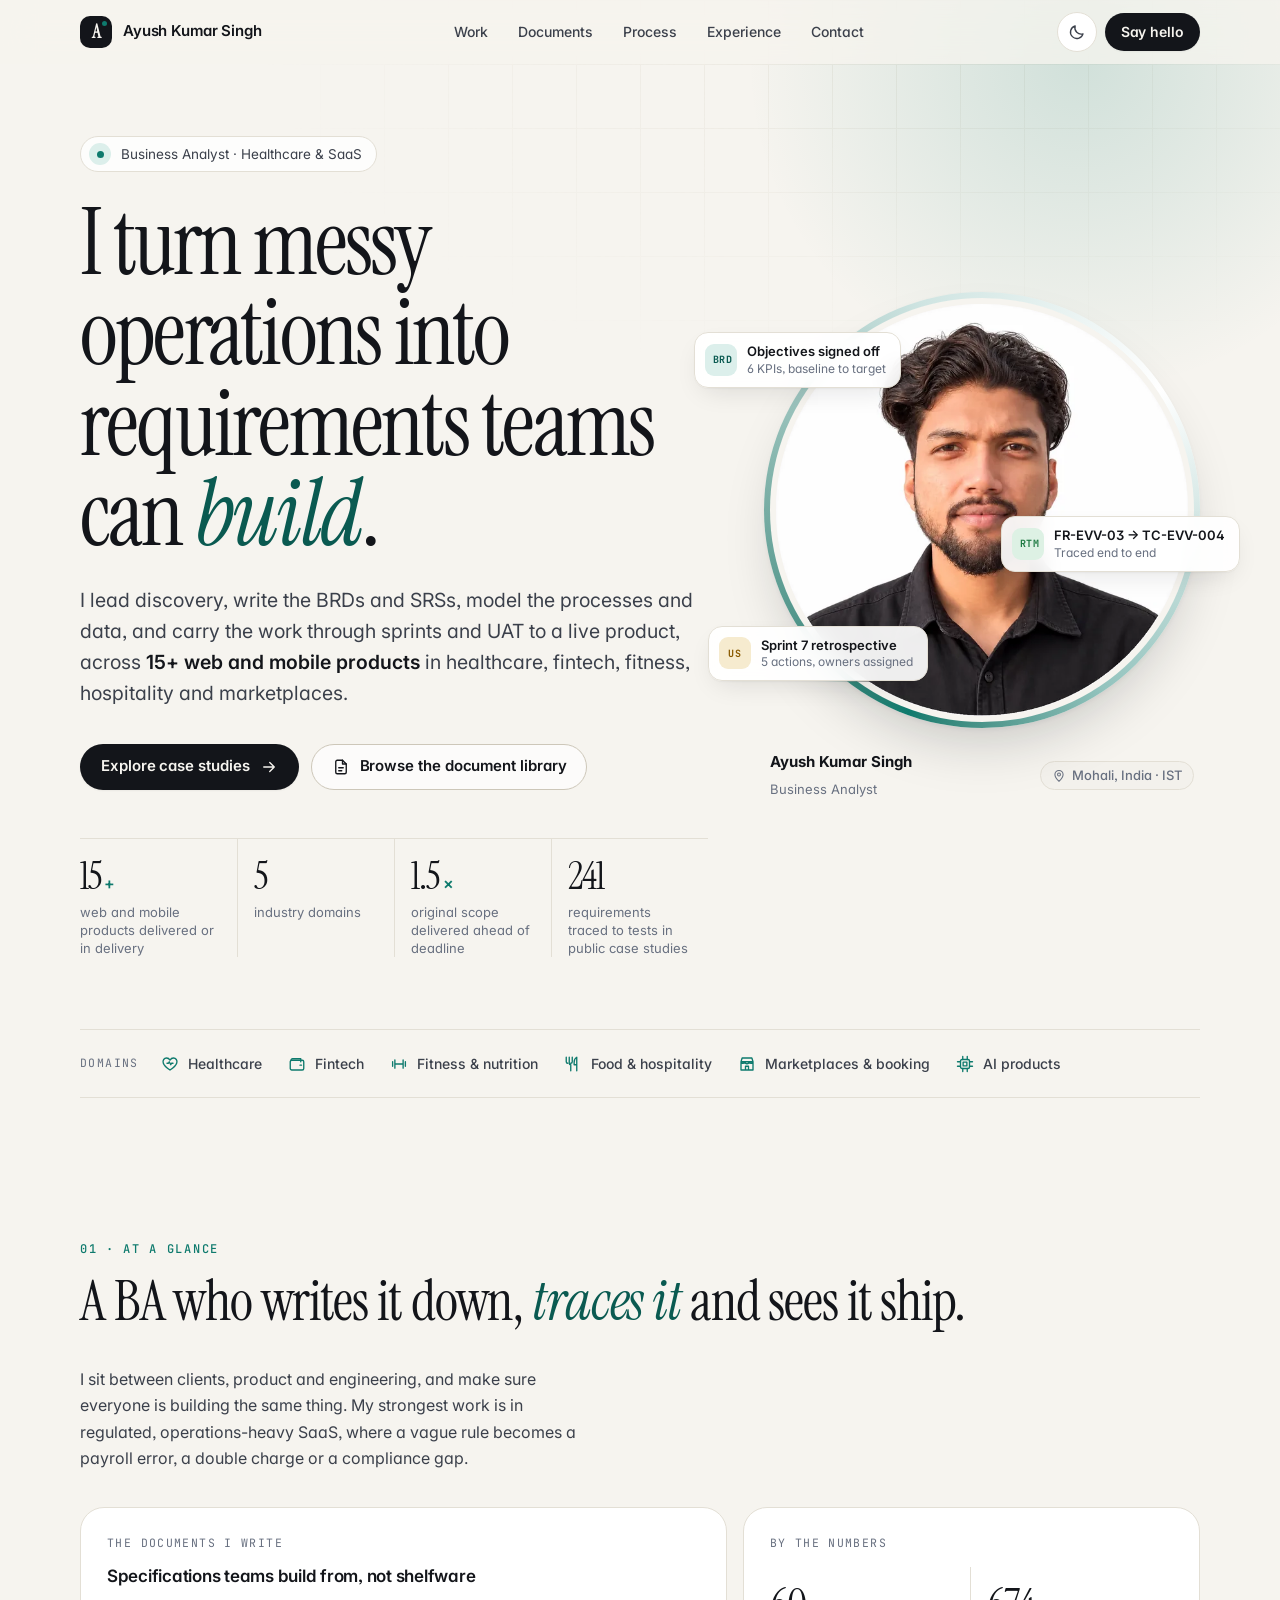
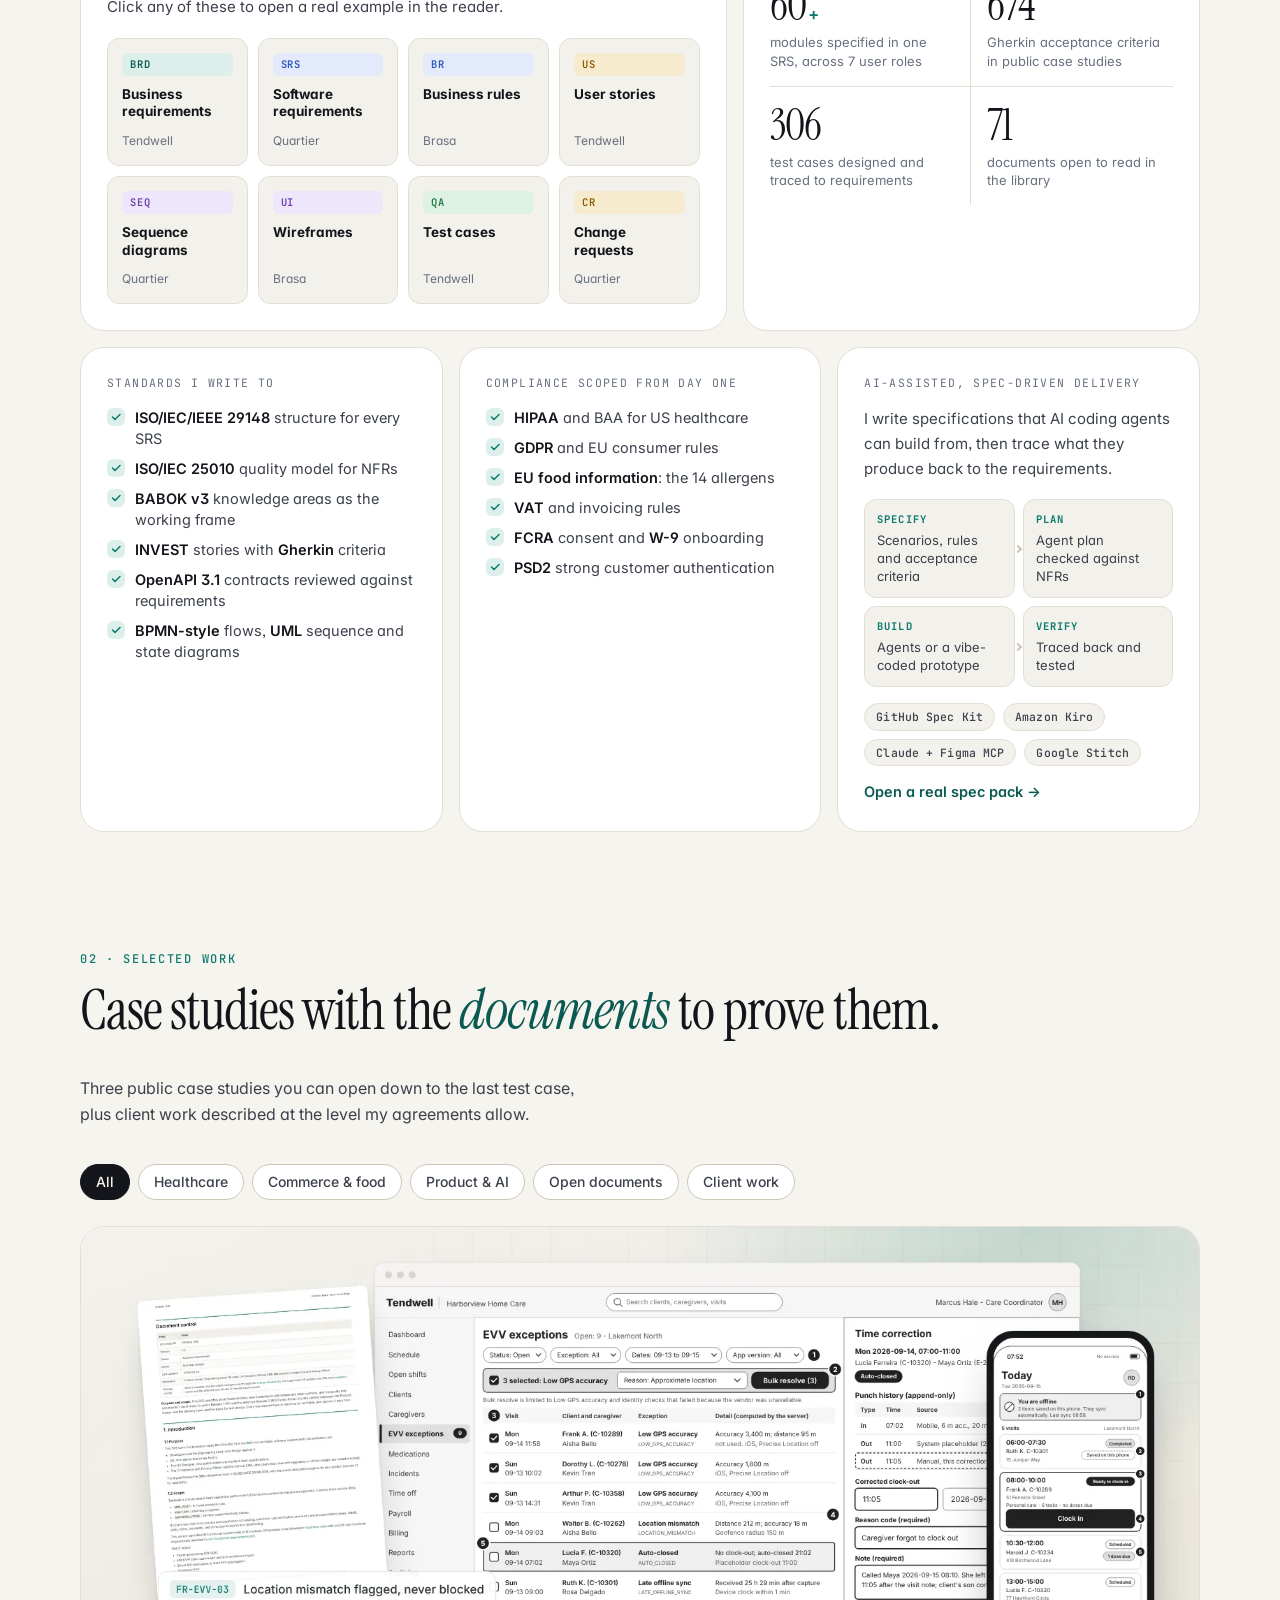
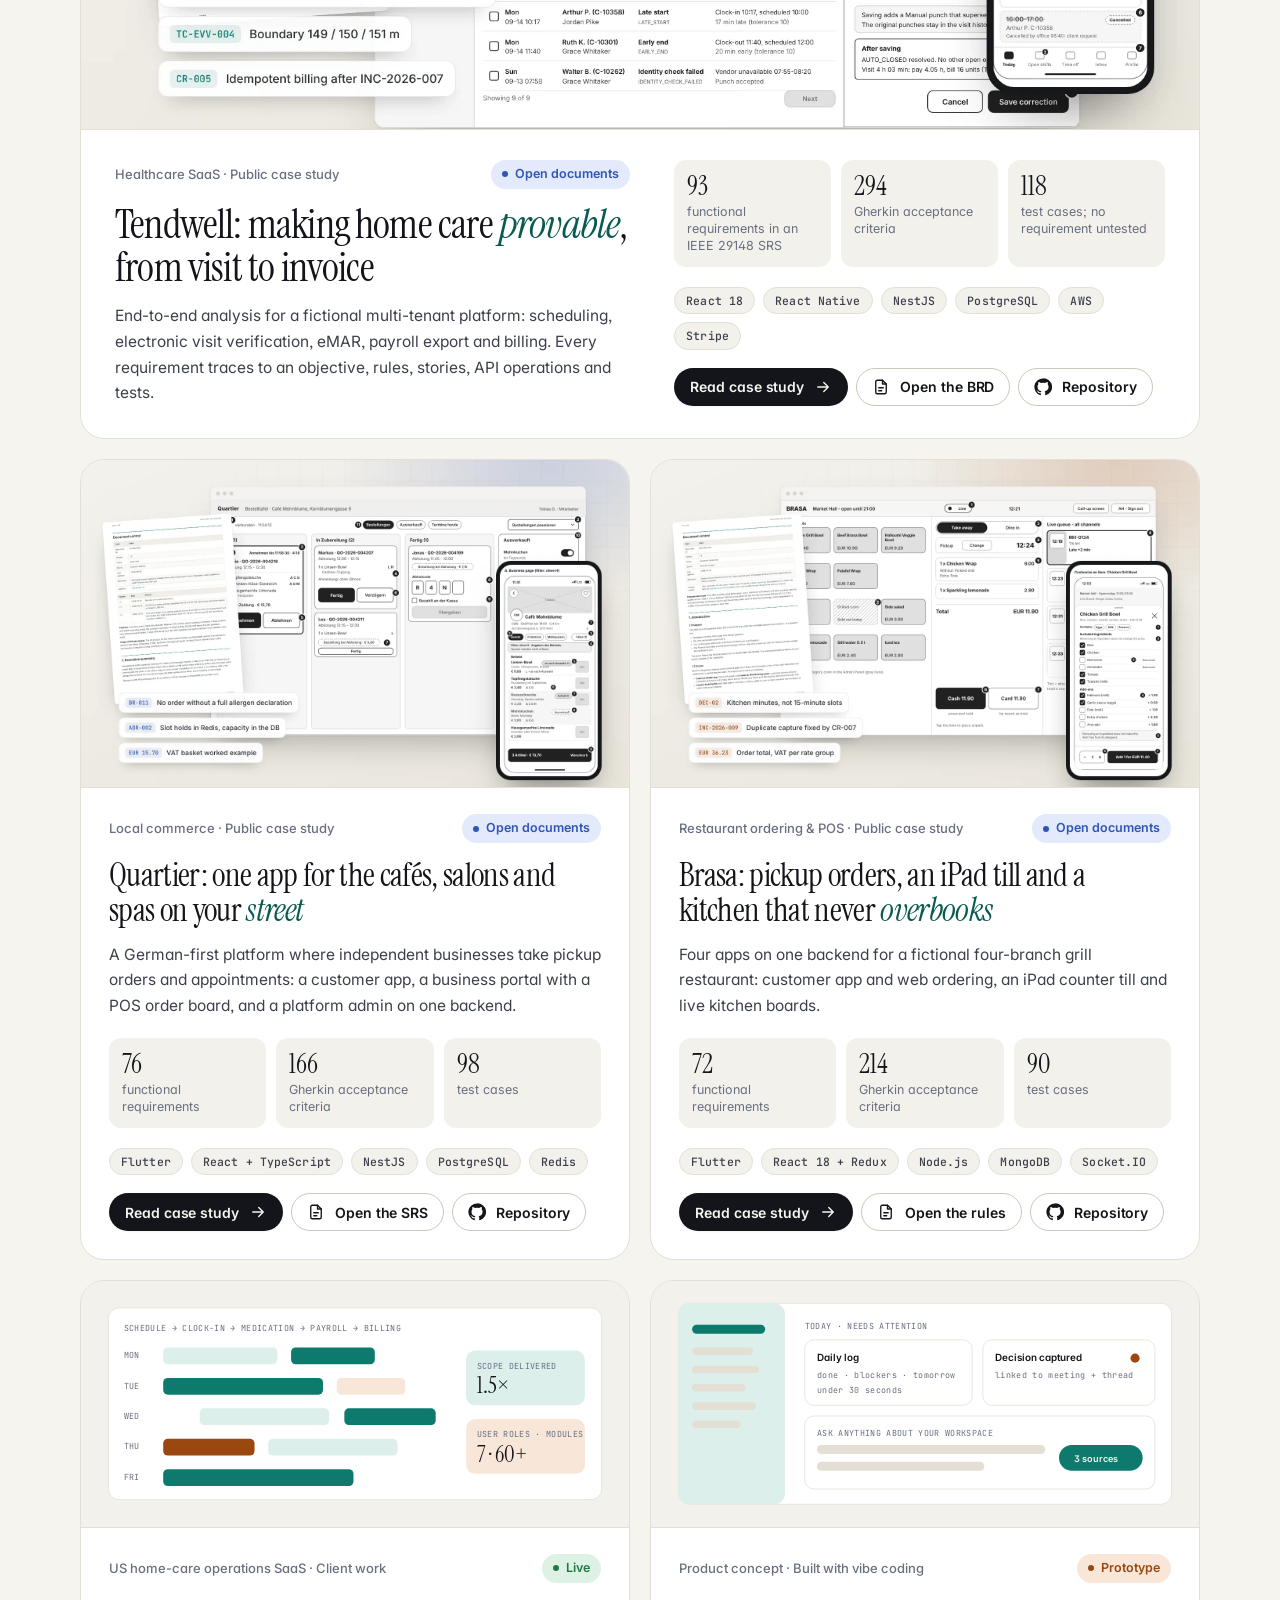
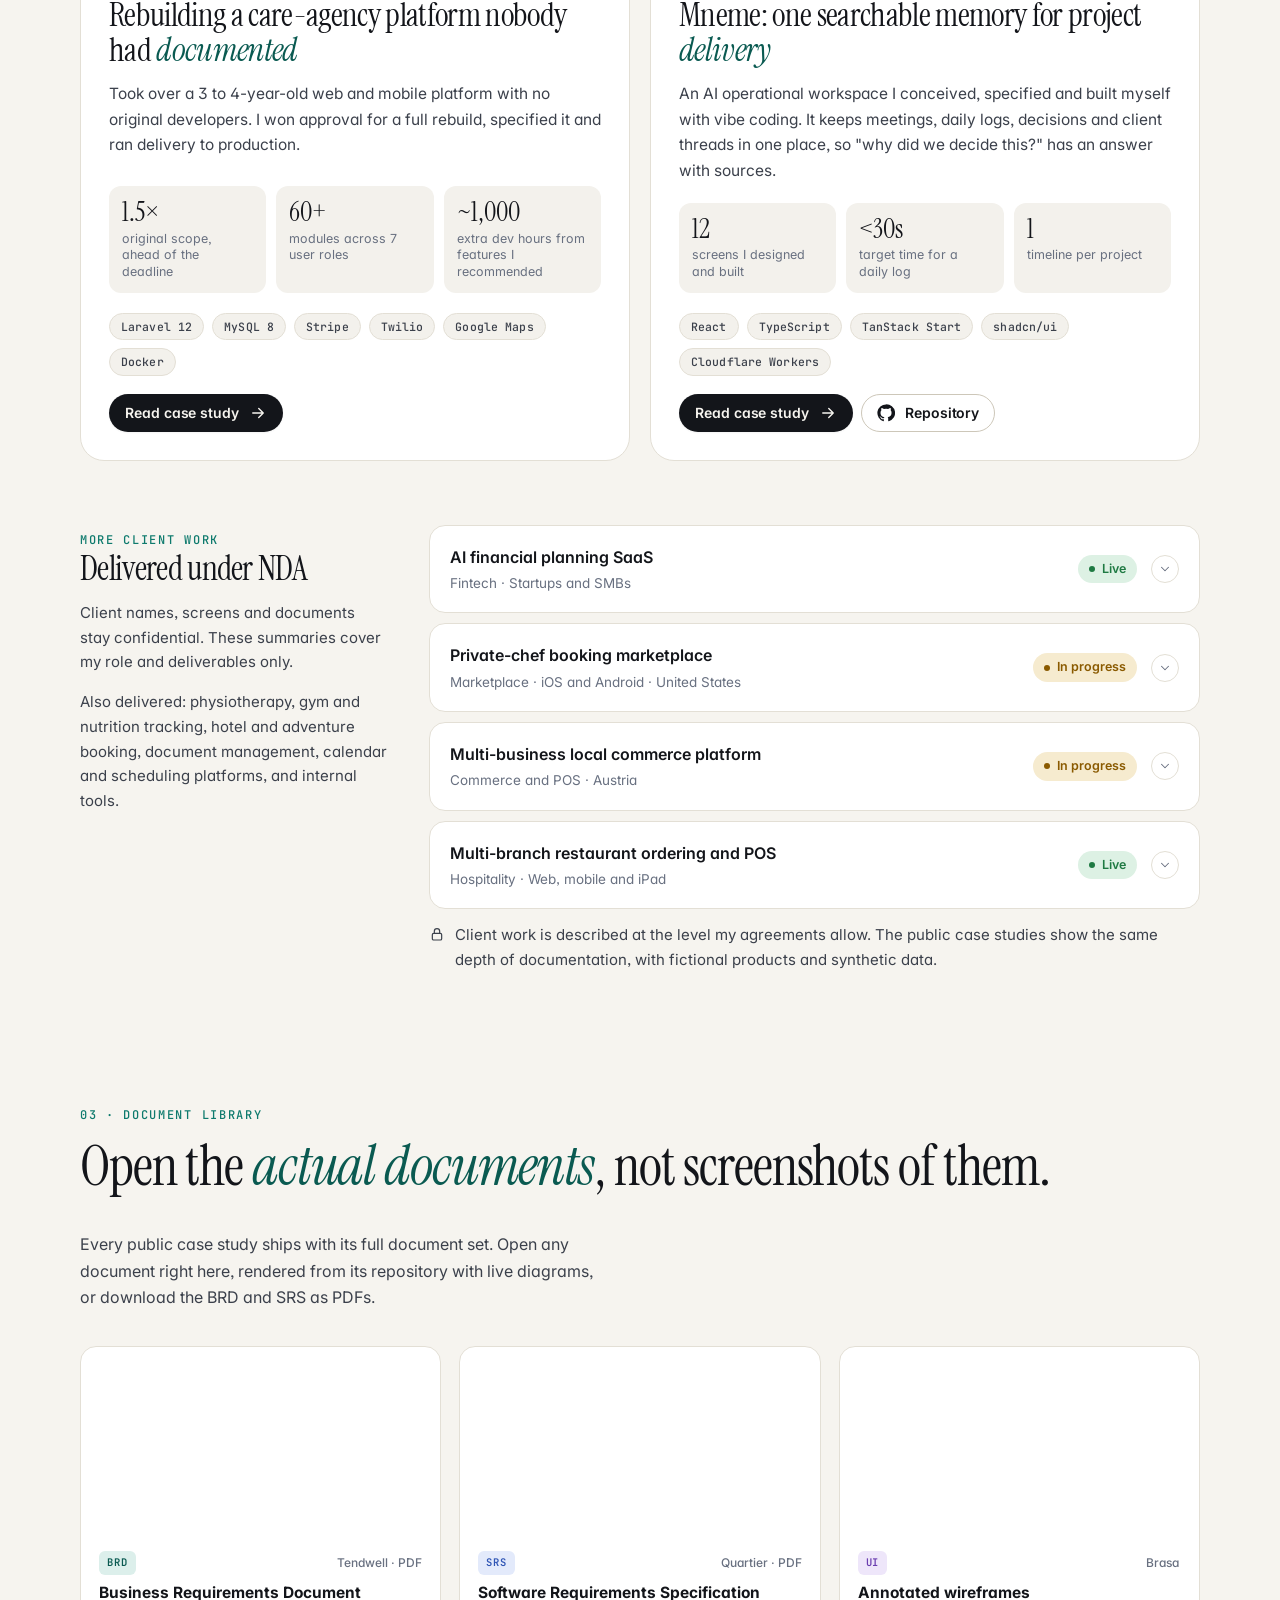
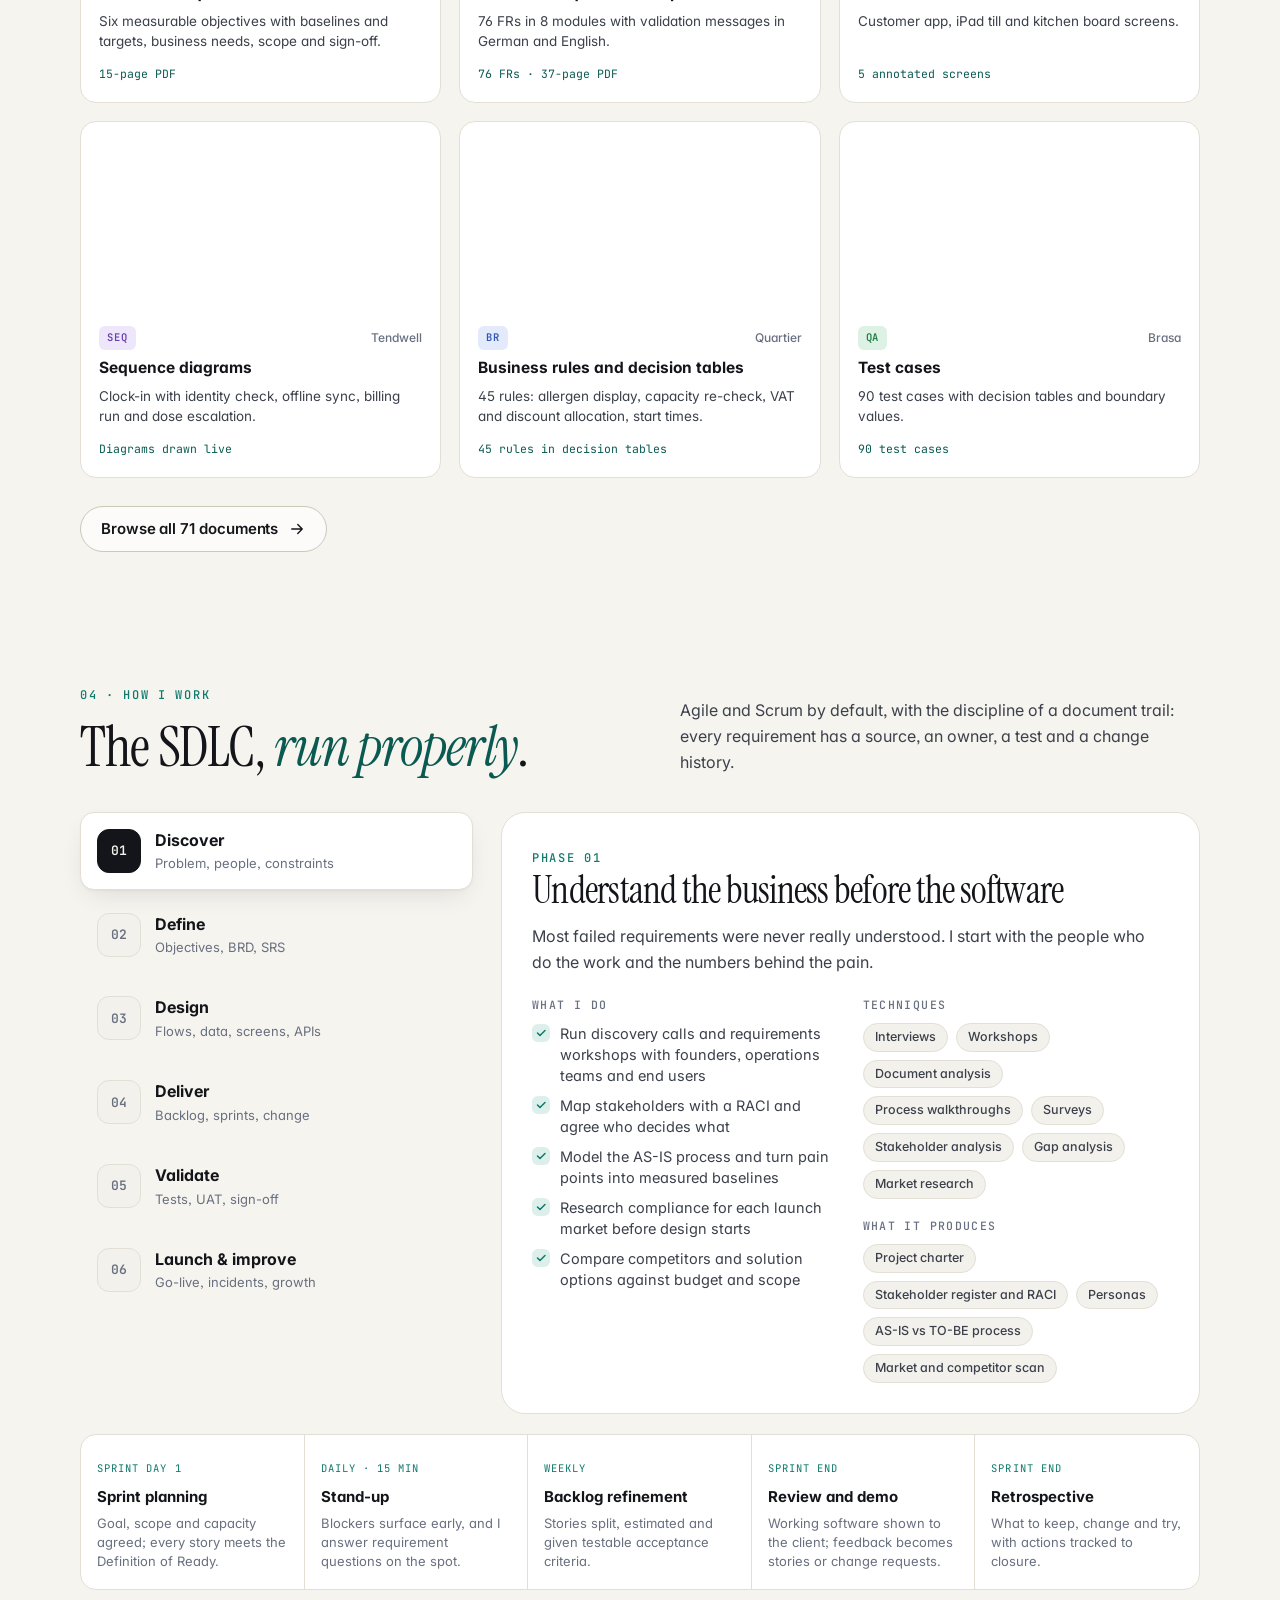
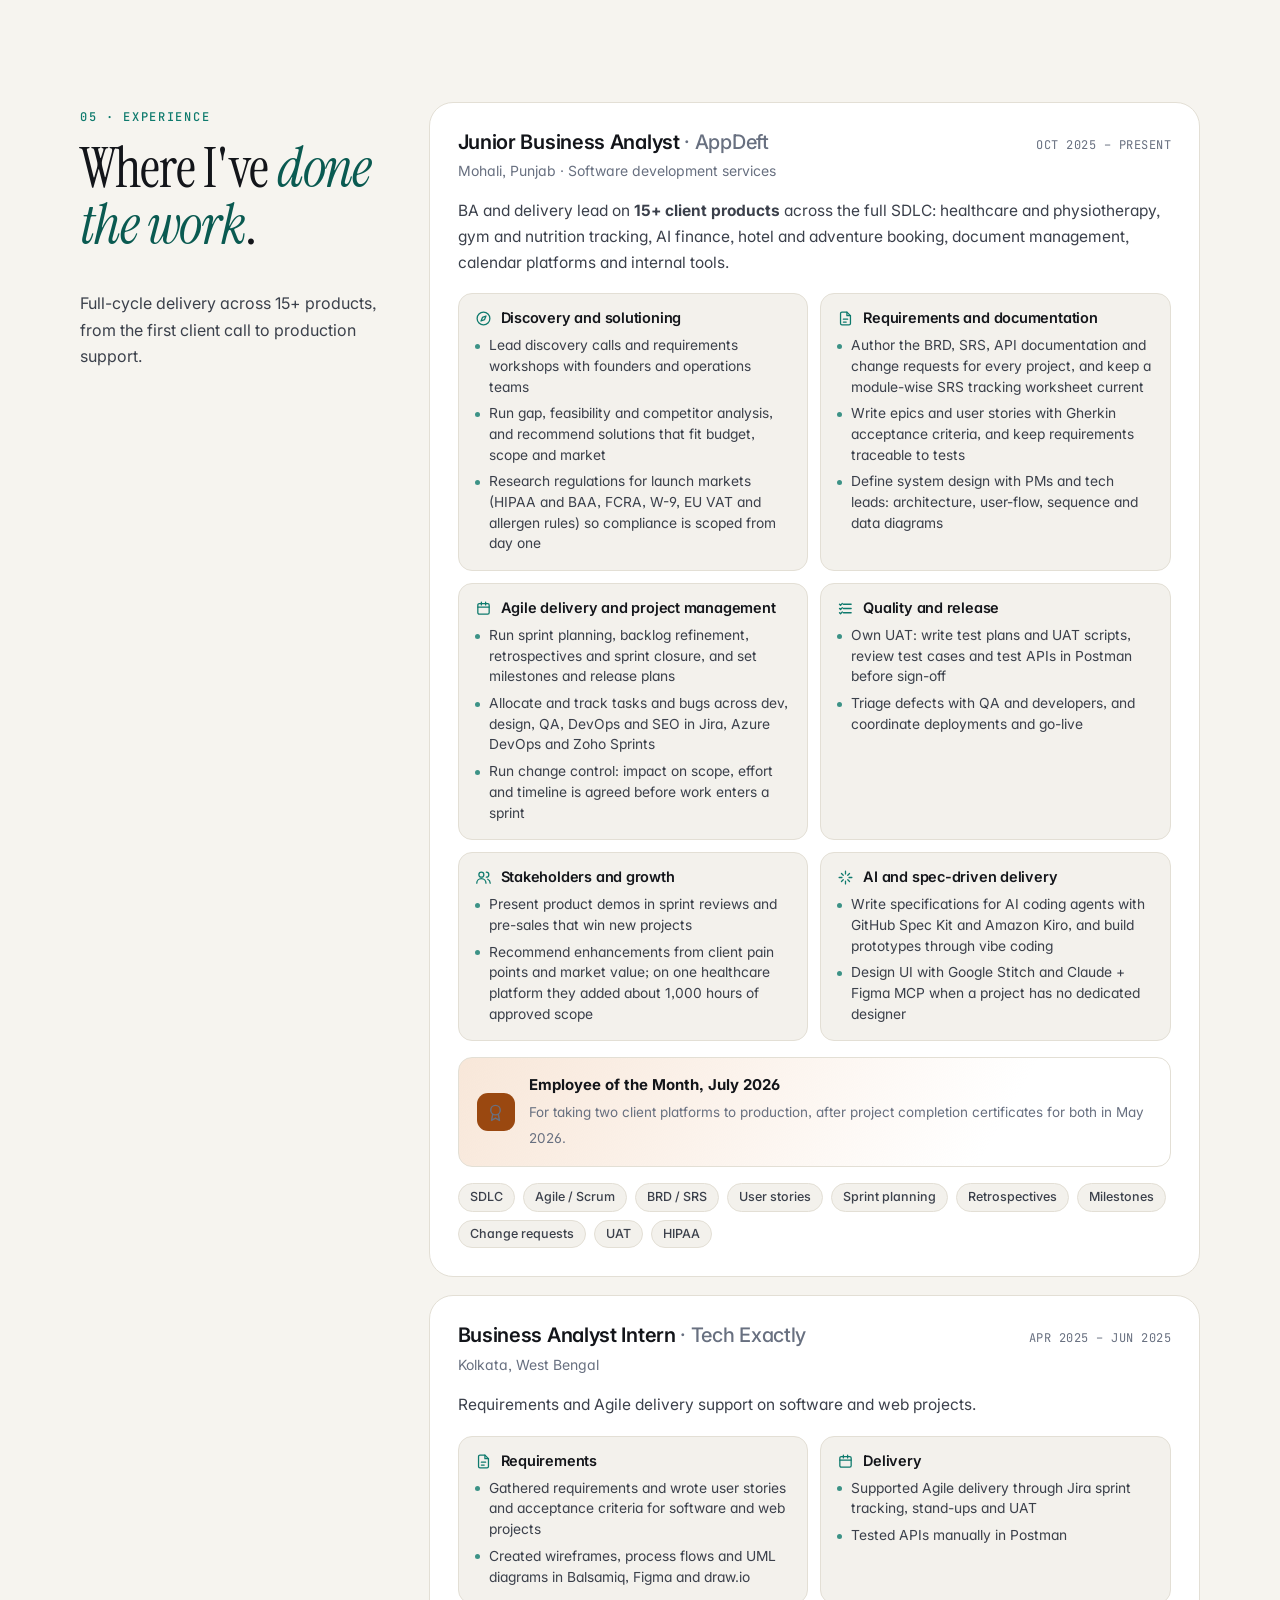
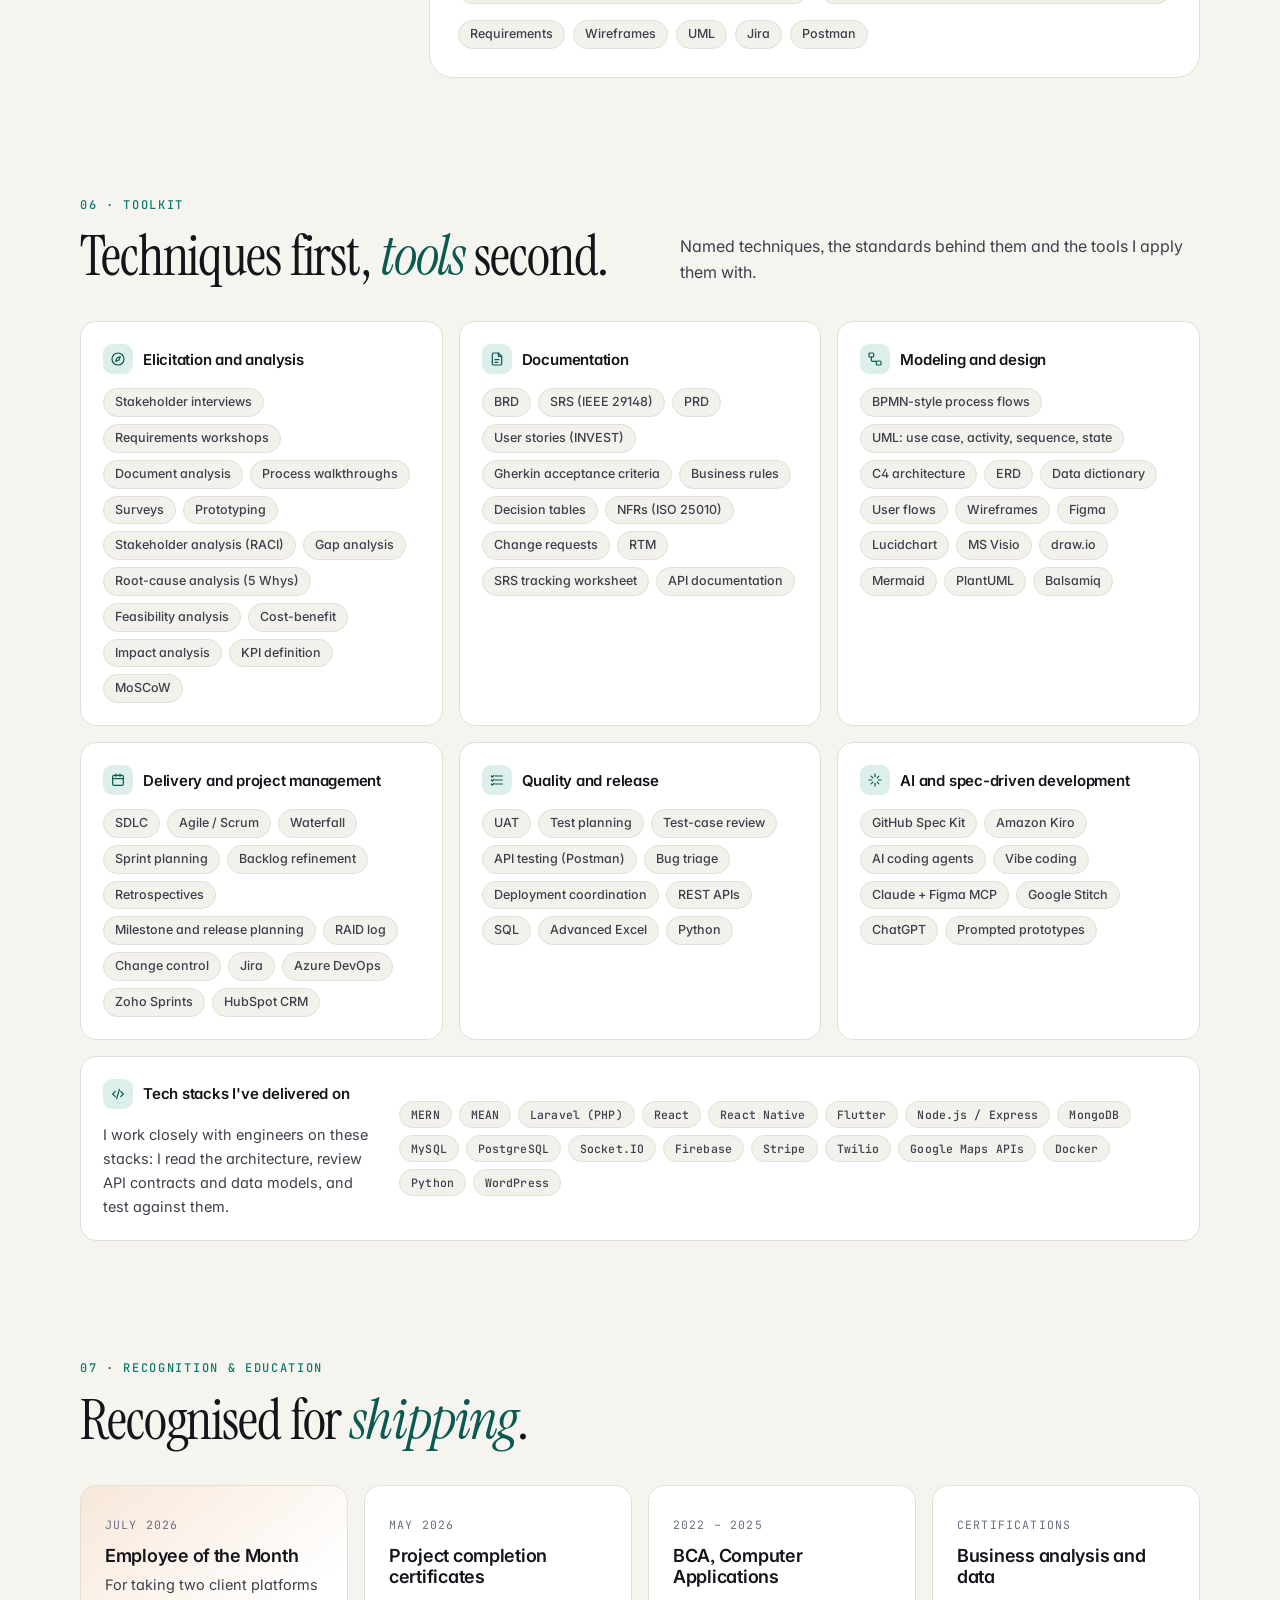
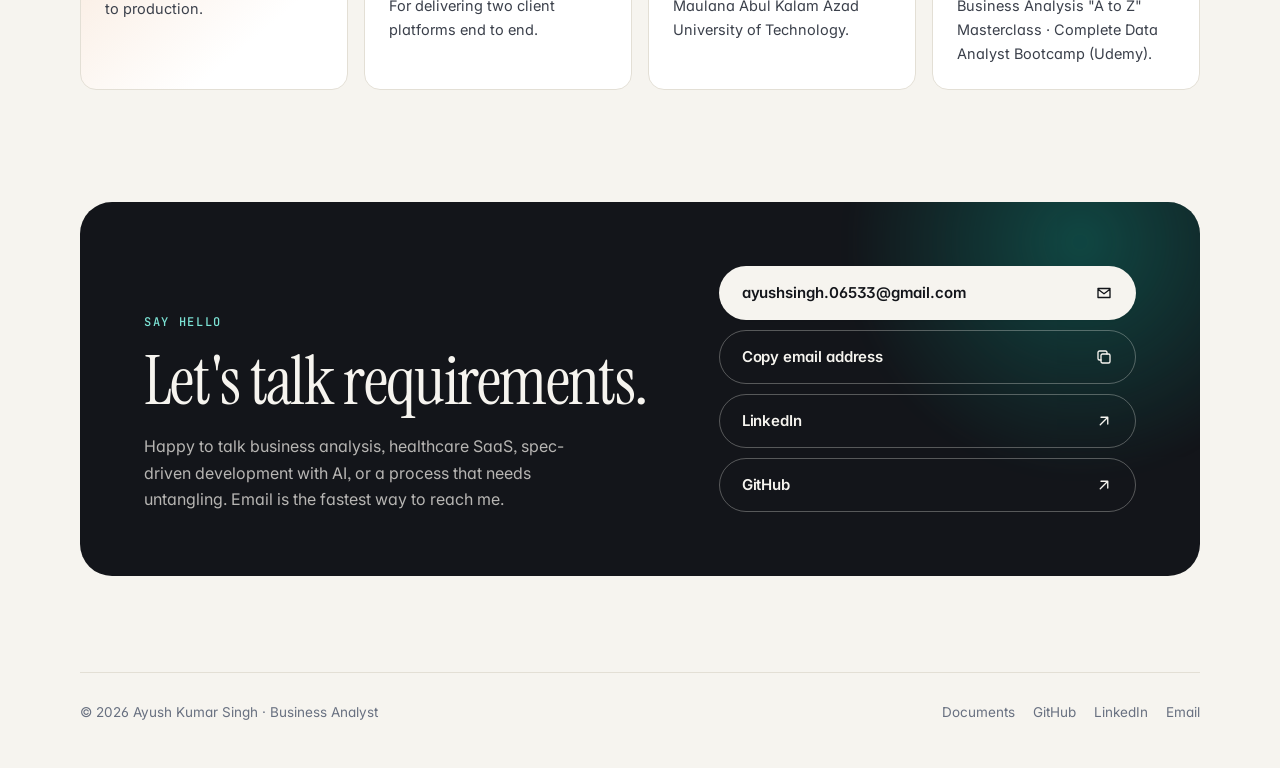
==== commit e1848f99: "Mneme: say it was built by me with vibe coding" ====
--- a/index.html
+++ b/index.html
@@ -158,10 +158,10 @@
                 </g>
               </svg></div>
   <div class="case-body">
-    <div class="fb-left"><div class="case-top"><span class="case-kicker">Product concept · Clickable prototype</span><span class="status status-concept">Prototype</span></div>
+    <div class="fb-left"><div class="case-top"><span class="case-kicker">Product concept · Built with vibe coding</span><span class="status status-concept">Prototype</span></div>
     <h3 class="case-title"><a class="case-link" href="case-studies/mneme.html">Mneme: one searchable memory for project <em>delivery</em></a></h3>
-    <p class="case-desc">An AI operational workspace that keeps meetings, daily logs, decisions and client threads in one place, so &quot;why did we decide this?&quot; has an answer with sources.</p></div>
-    <div class="fb-right"><div class="metrics"><div class="metric"><b>12</b><span>screens prototyped end to end</span></div><div class="metric"><b>&lt;30s</b><span>target time for a daily log</span></div><div class="metric"><b>1</b><span>timeline per project</span></div></div>
+    <p class="case-desc">An AI operational workspace I conceived, specified and built myself with vibe coding. It keeps meetings, daily logs, decisions and client threads in one place, so &quot;why did we decide this?&quot; has an answer with sources.</p></div>
+    <div class="fb-right"><div class="metrics"><div class="metric"><b>12</b><span>screens I designed and built</span></div><div class="metric"><b>&lt;30s</b><span>target time for a daily log</span></div><div class="metric"><b>1</b><span>timeline per project</span></div></div>
     <ul class="tags case-tech" aria-label="Technology"><li class="tag tag-tech">React</li><li class="tag tag-tech">TypeScript</li><li class="tag tag-tech">TanStack Start</li><li class="tag tag-tech">shadcn/ui</li><li class="tag tag-tech">Cloudflare Workers</li></ul>
     <div class="case-actions"><a class="btn btn-primary btn-sm" href="case-studies/mneme.html">Read case study <svg aria-hidden="true"><use href="#i-arrow"/></svg></a><a class="btn btn-ghost btn-sm" href="https://github.com/ayushsingh0456/context-hub" target="_blank" rel="noopener"><svg aria-hidden="true"><use href="#i-github"/></svg> Repository</a></div></div>
   </div>
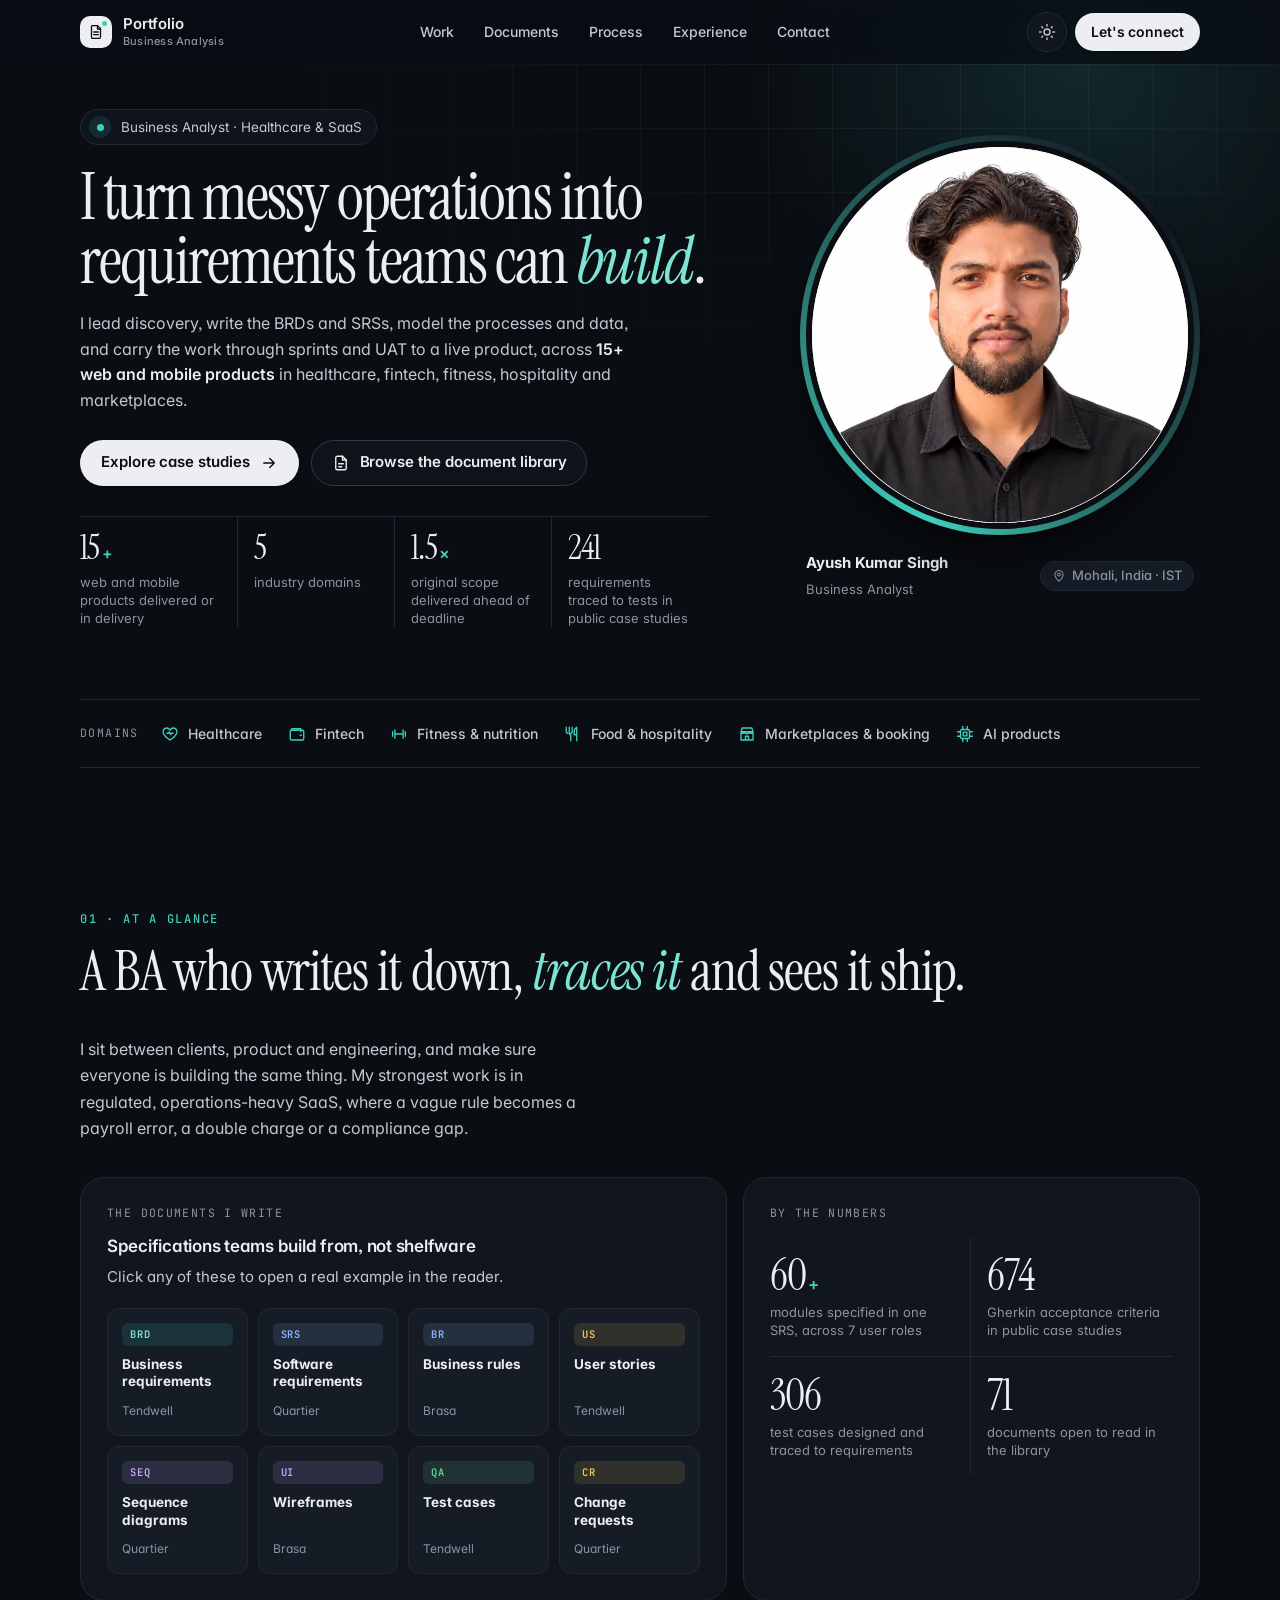
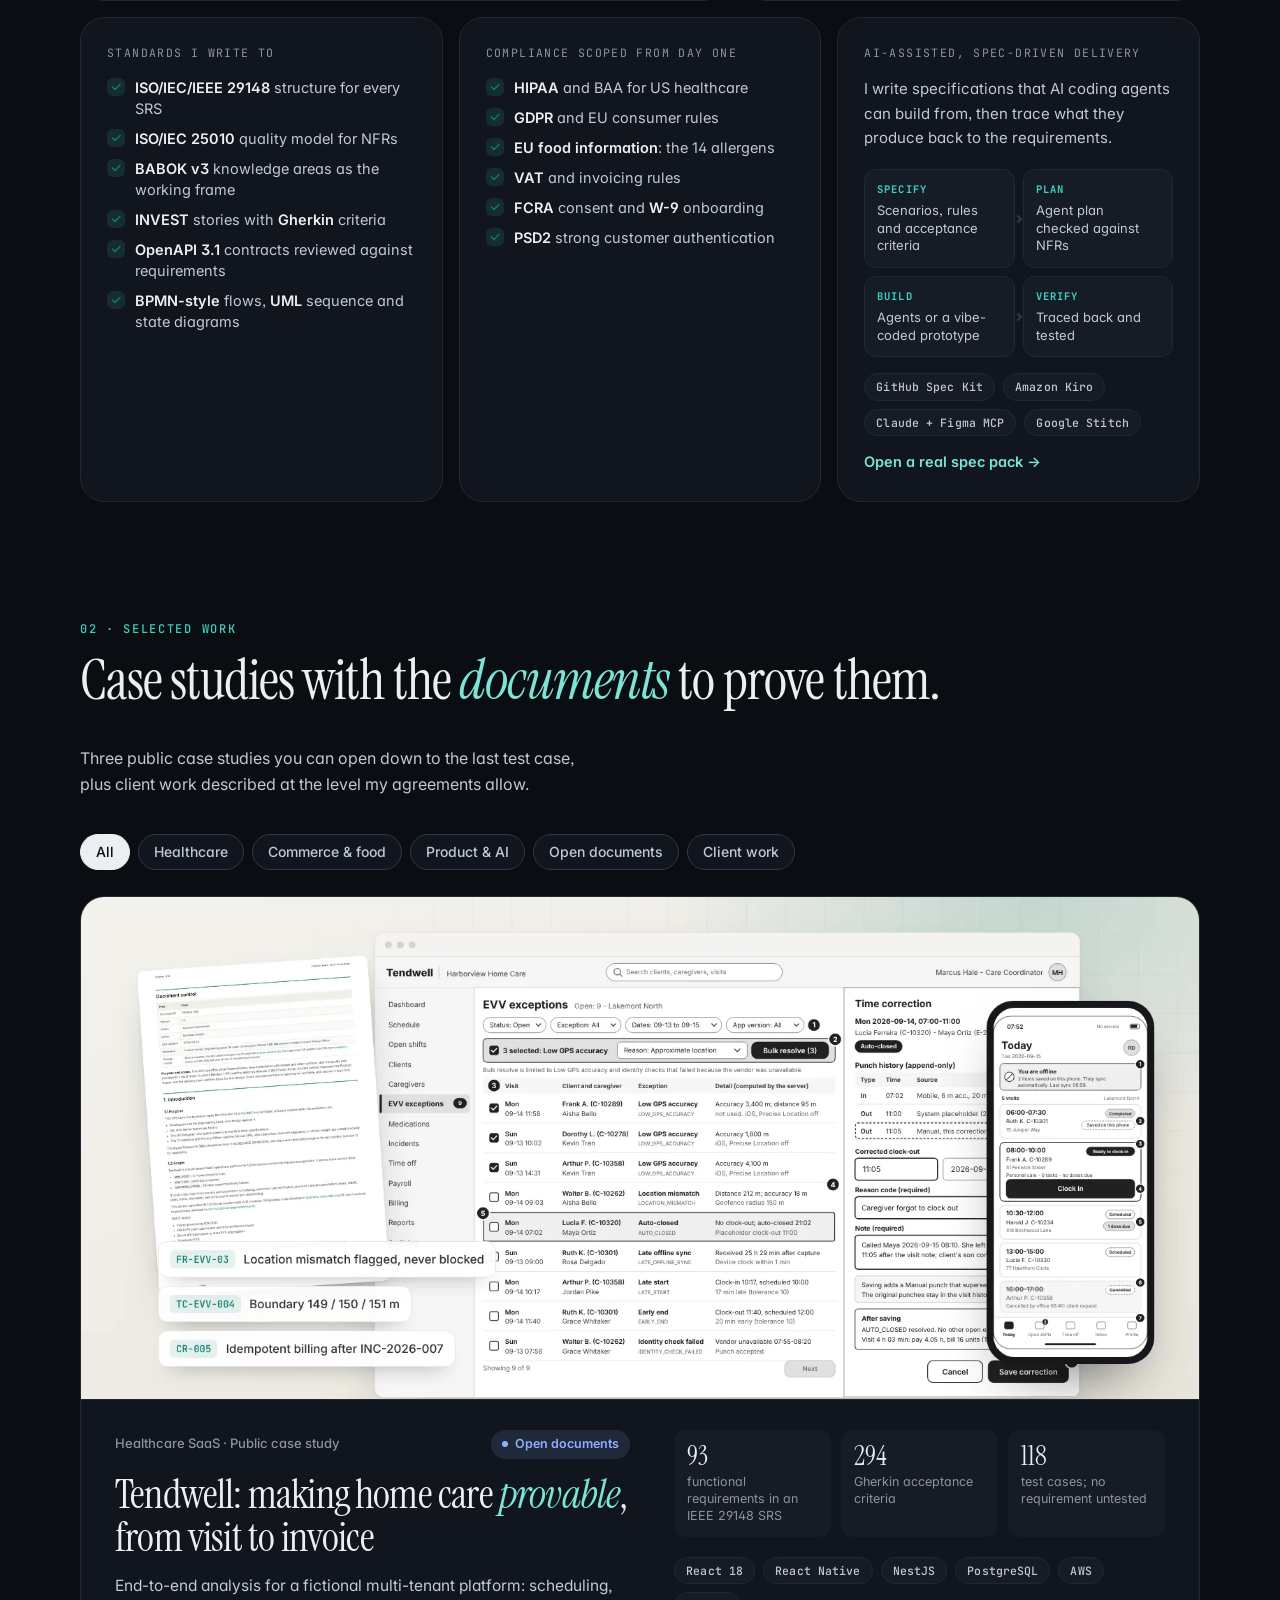
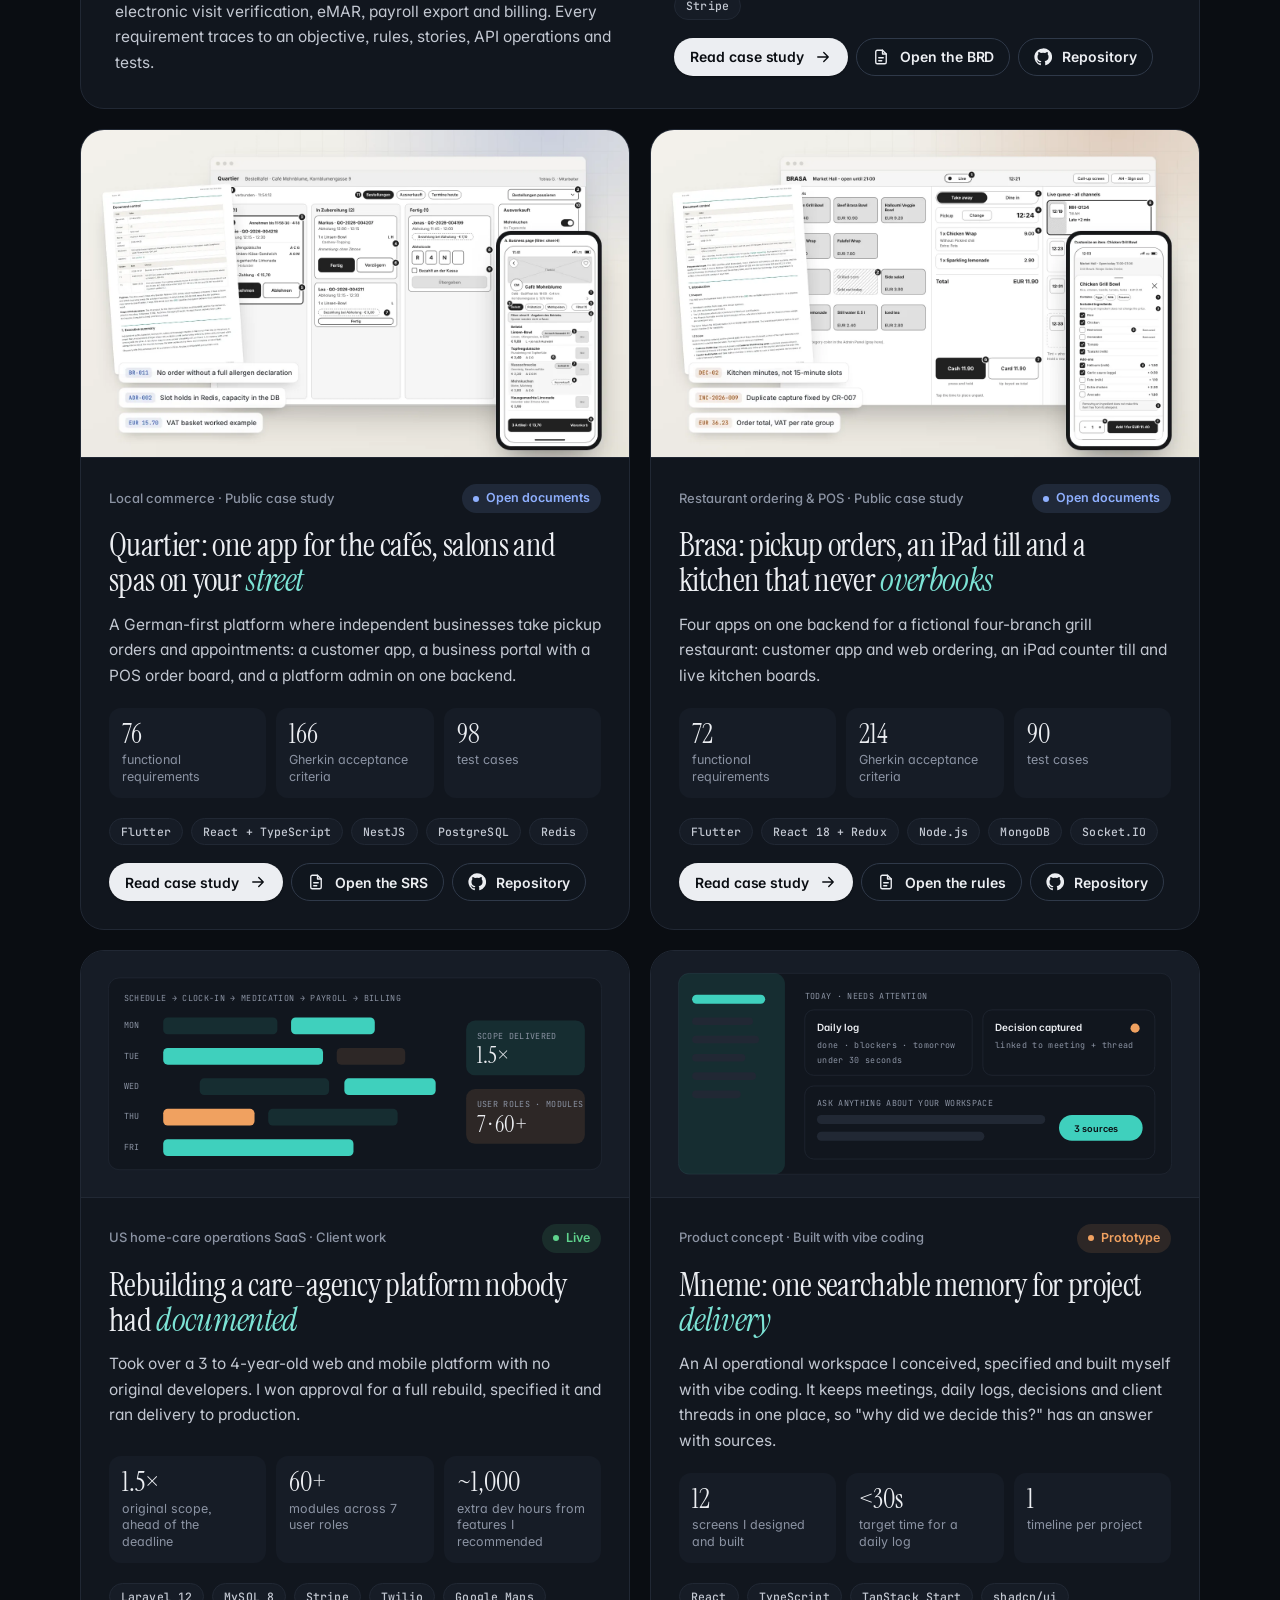
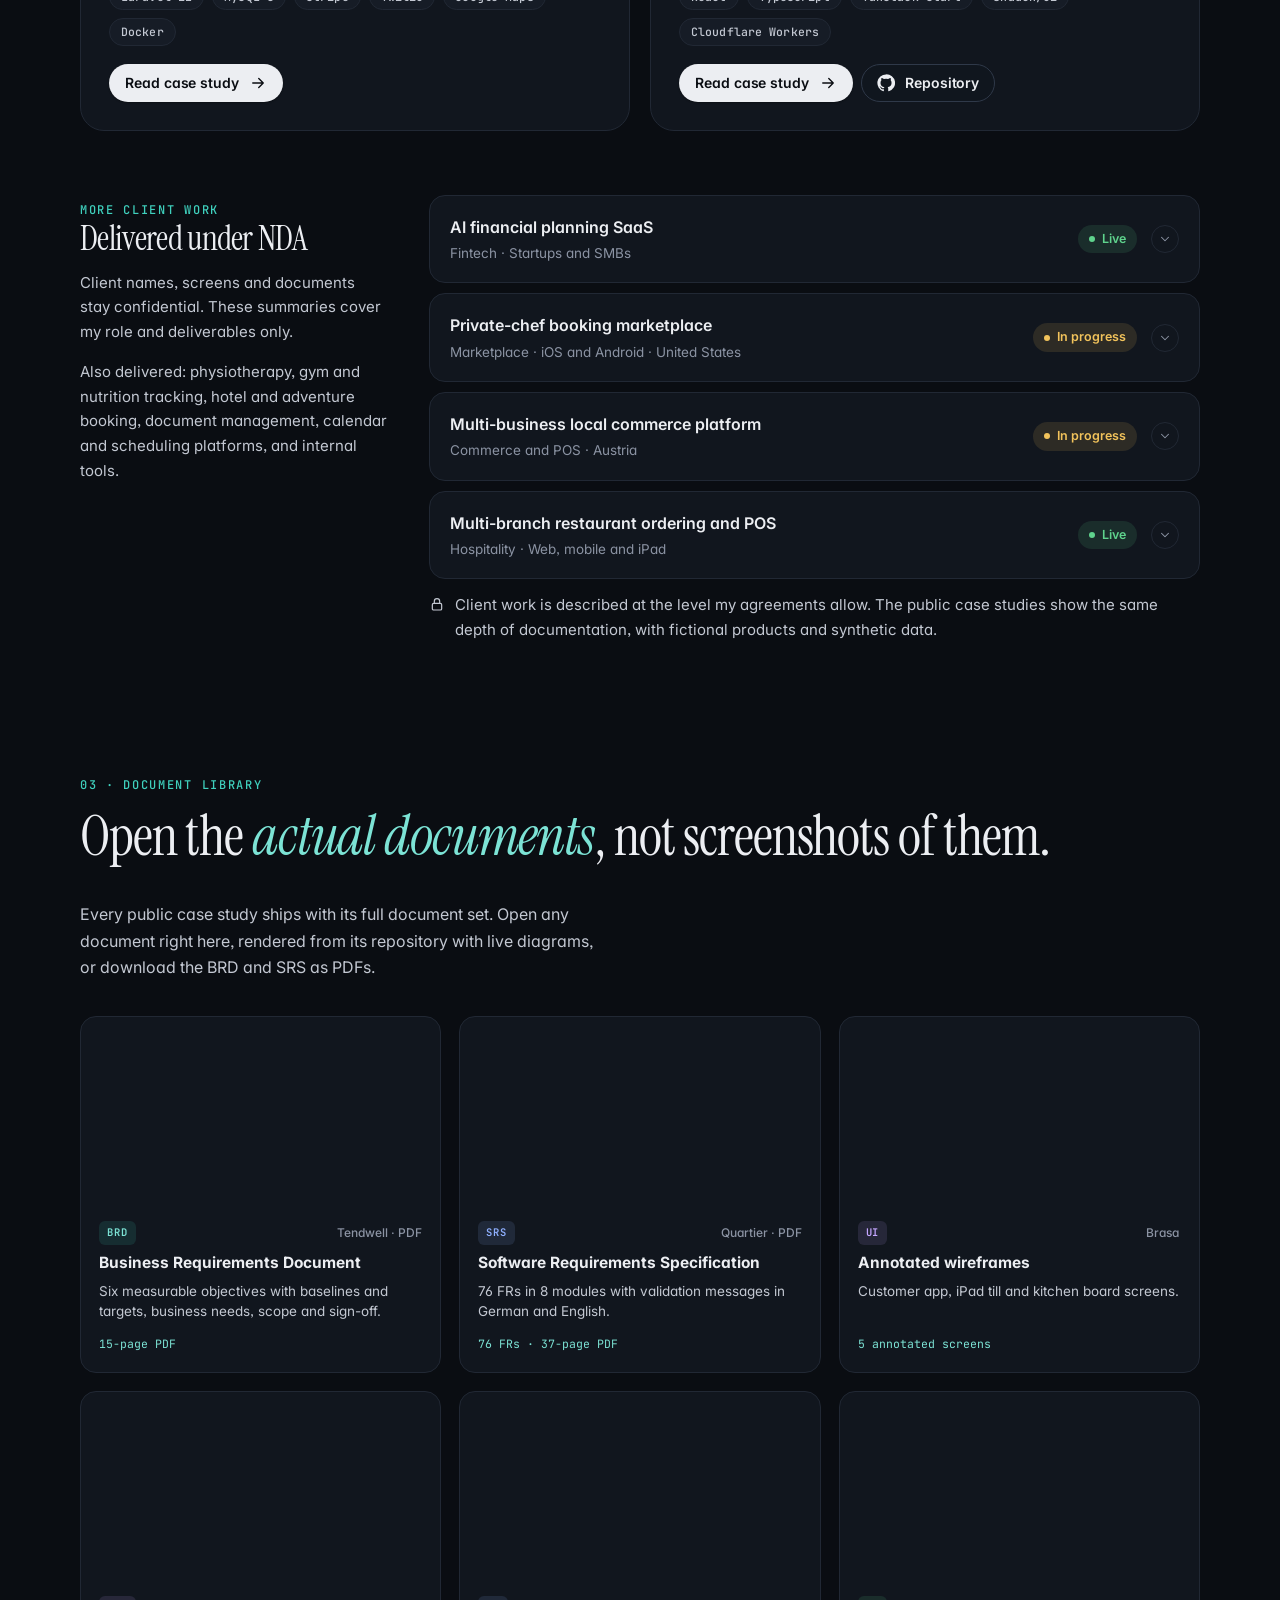
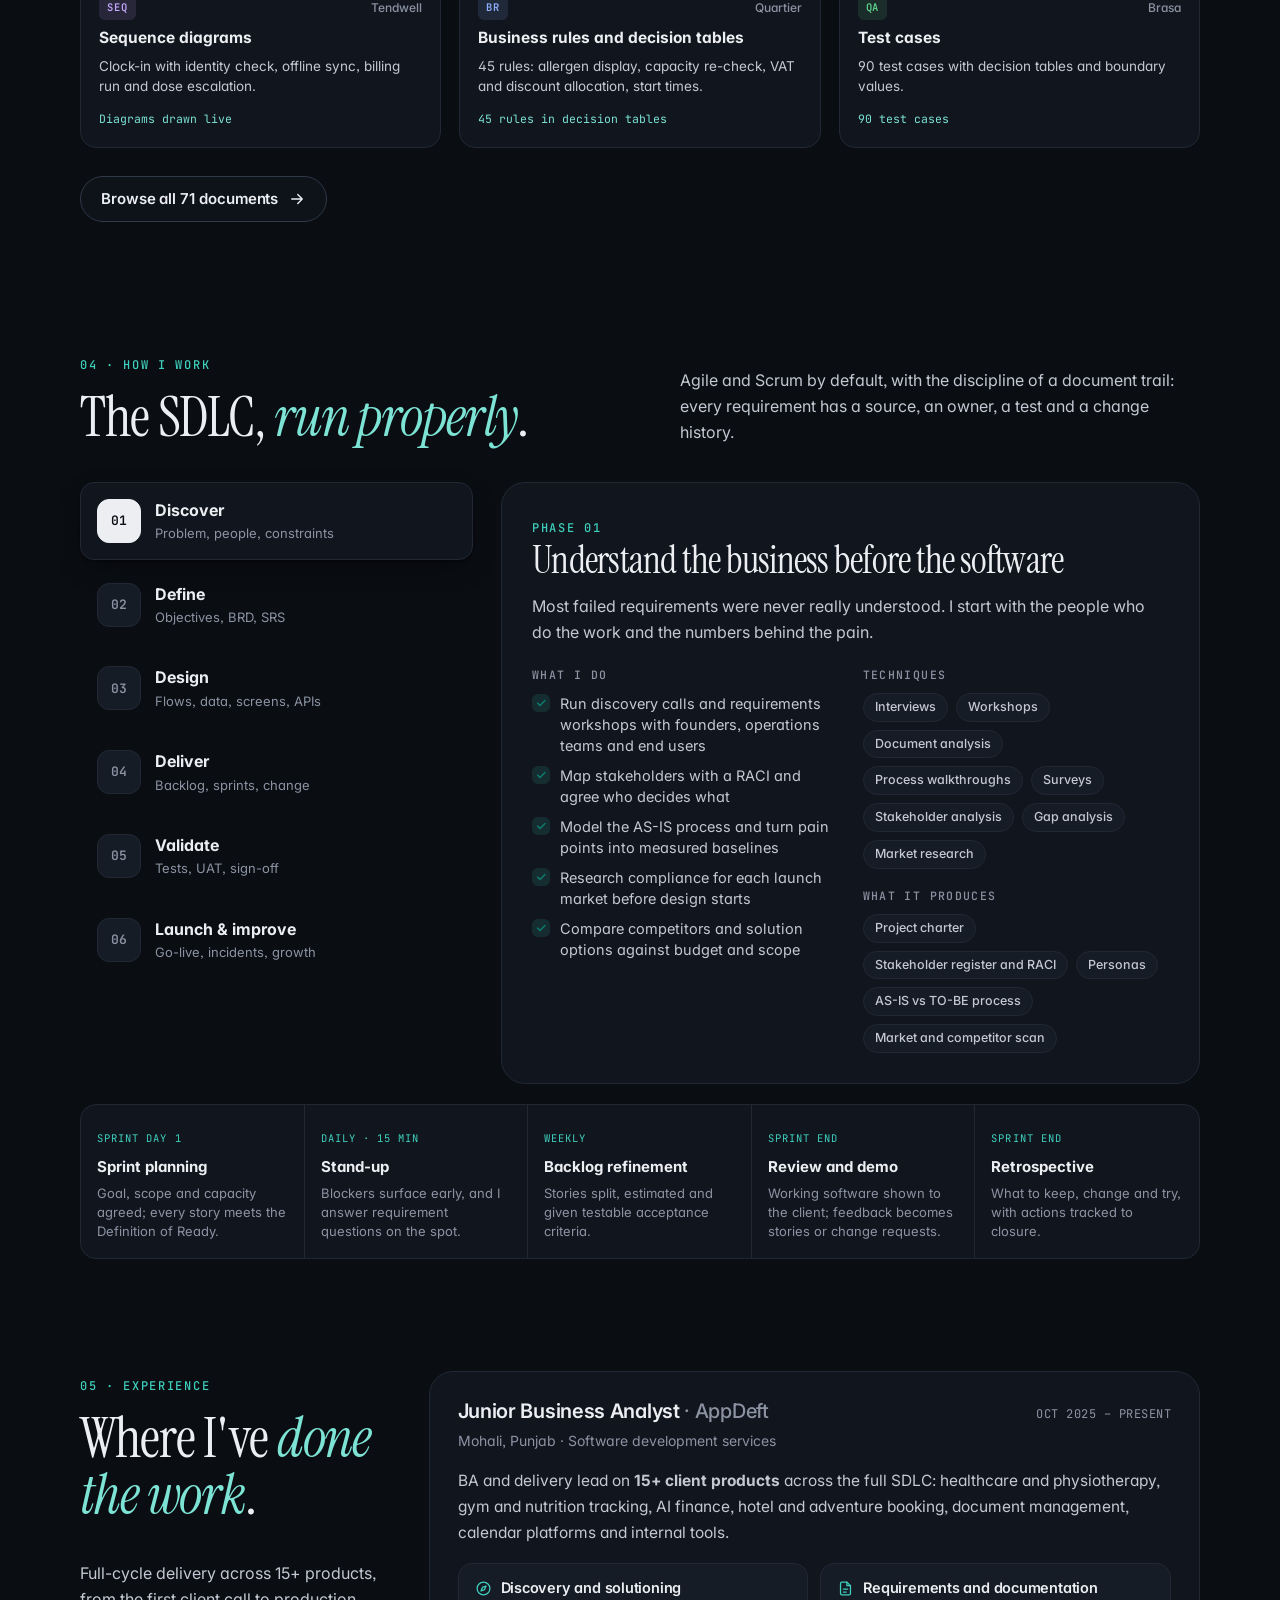
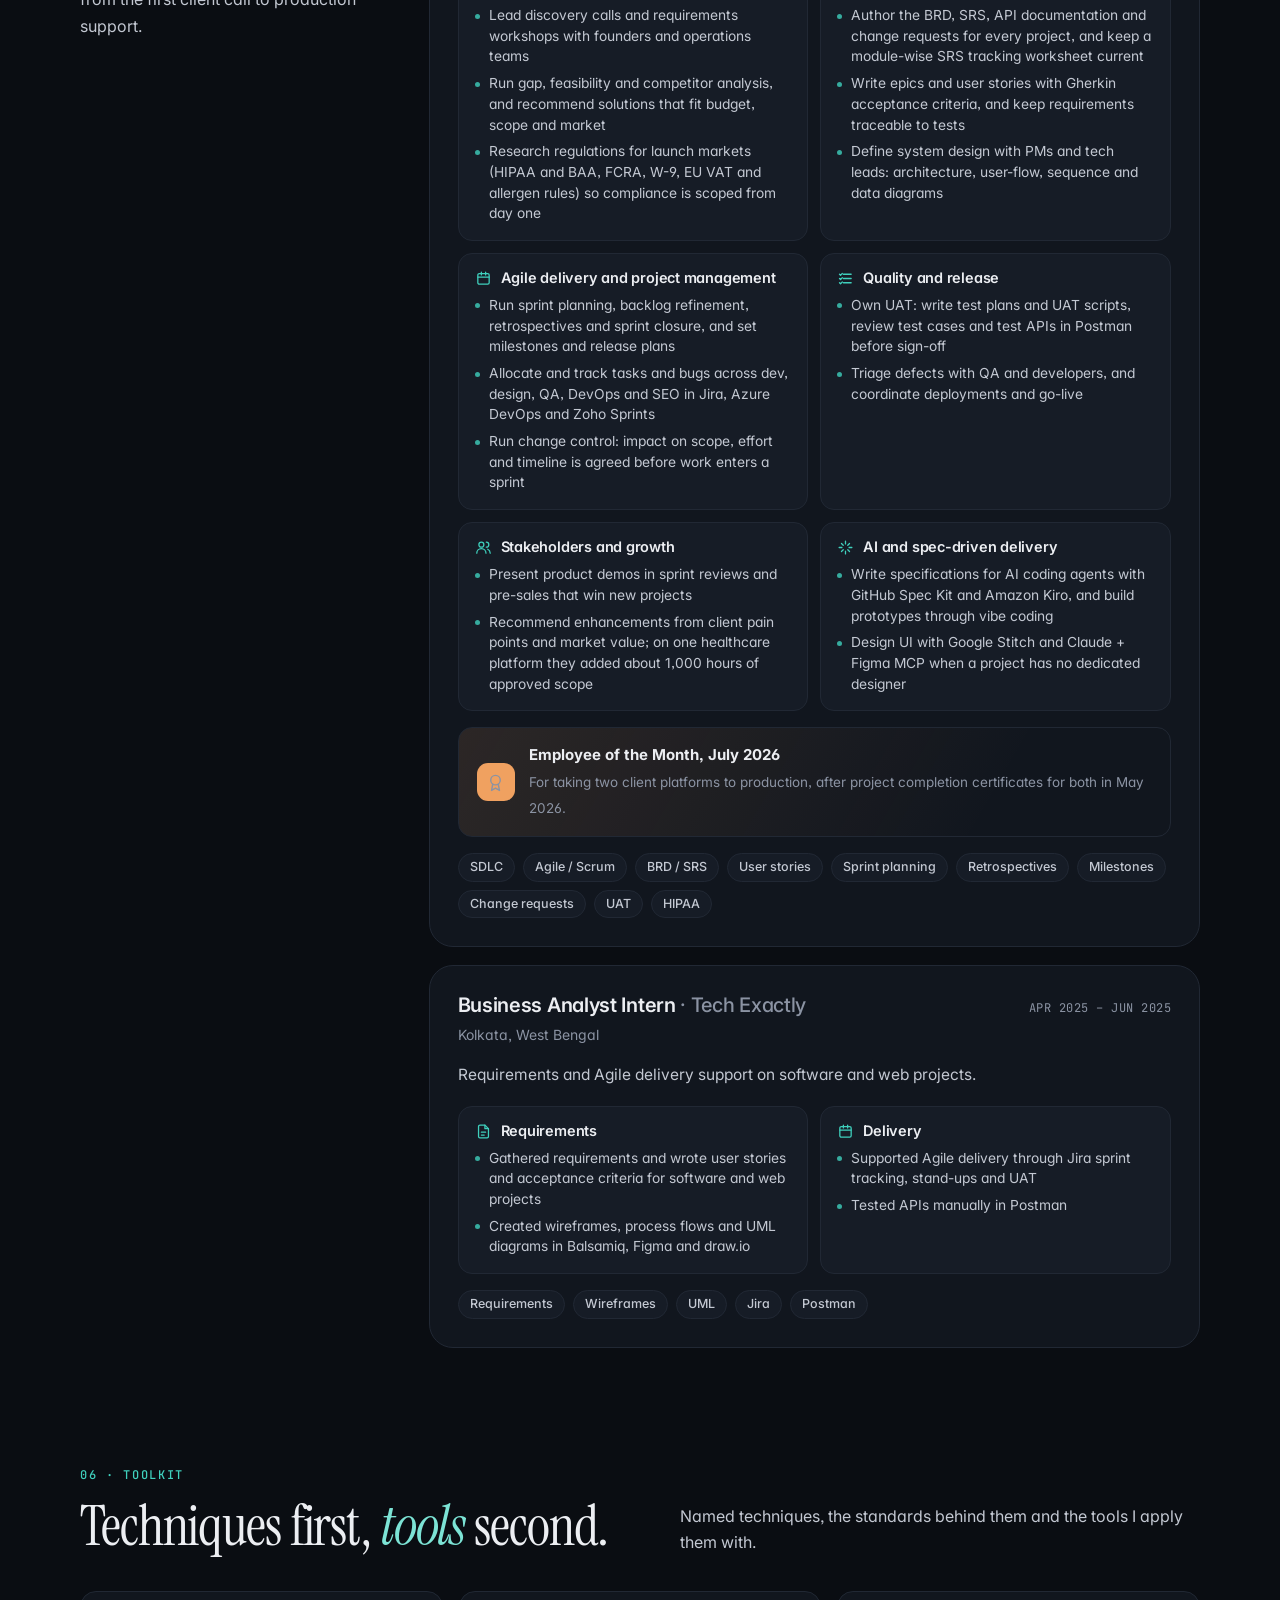
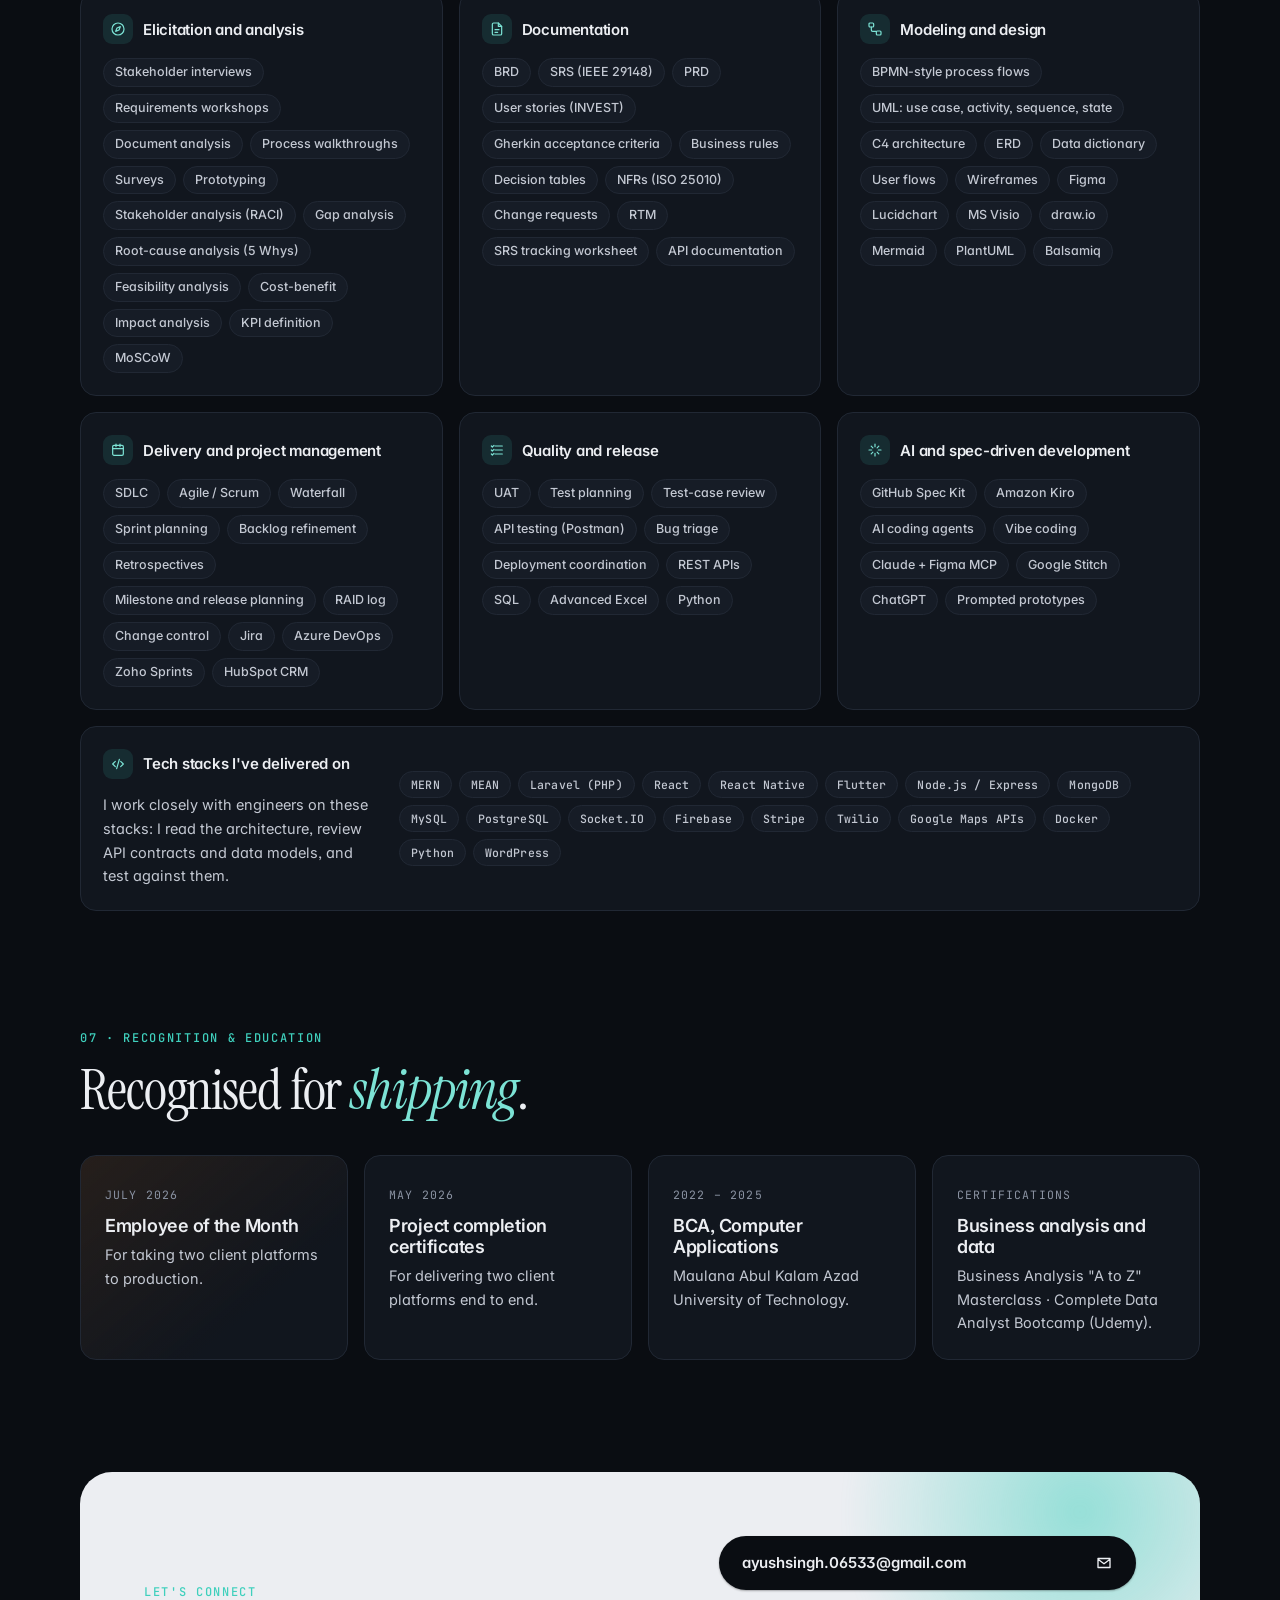
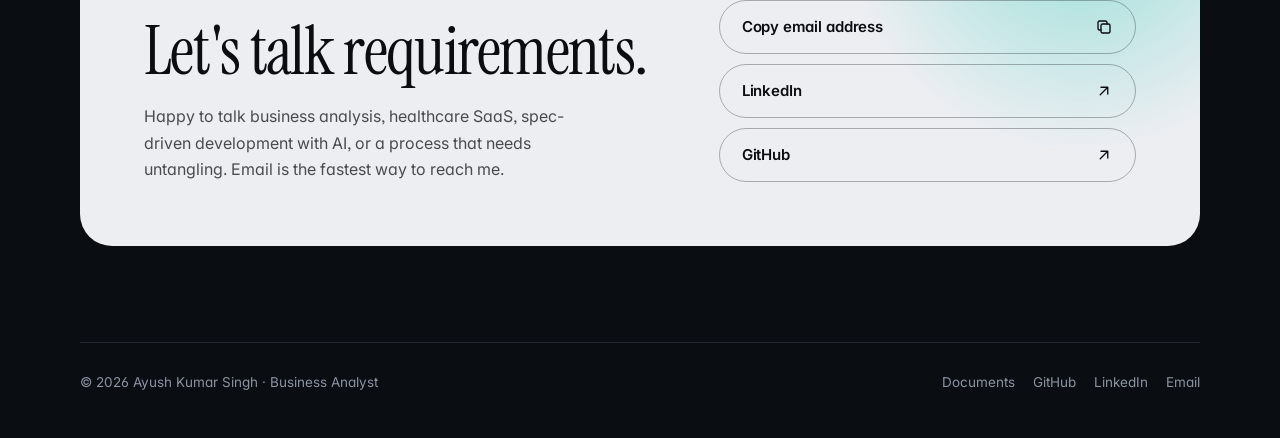
==== commit e969cc12: "Dark mode by default, Portfolio brand, Let's connect, cleaner laptop hero" ====
--- a/index.html
+++ b/index.html
@@ -1,5 +1,5 @@
 <!doctype html>
-<html lang="en" data-base="" data-library="library.html">
+<html lang="en" data-theme="dark" data-base="" data-library="library.html">
 <head>
 <meta charset="utf-8">
 <meta name="viewport" content="width=device-width, initial-scale=1">
@@ -26,11 +26,11 @@
 <svg width="0" height="0" style="position:absolute" aria-hidden="true"><symbol id="i-github" viewBox="0 0 24 24"><g fill="none" stroke="currentColor" stroke-width="1.8" stroke-linecap="round" stroke-linejoin="round"><path fill="currentColor" stroke="none" d="M12 .5a11.5 11.5 0 0 0-3.64 22.41c.58.1.79-.25.79-.56v-2c-3.2.7-3.88-1.37-3.88-1.37-.53-1.33-1.28-1.69-1.28-1.69-1.05-.71.08-.7.08-.7 1.16.08 1.77 1.19 1.77 1.19 1.03 1.77 2.71 1.26 3.37.96.1-.75.4-1.26.73-1.55-2.55-.29-5.24-1.28-5.24-5.68 0-1.26.45-2.28 1.19-3.09-.12-.29-.52-1.46.11-3.04 0 0 .97-.31 3.17 1.18a11 11 0 0 1 5.77 0c2.2-1.49 3.17-1.18 3.17-1.18.63 1.58.23 2.75.11 3.04.74.81 1.19 1.83 1.19 3.09 0 4.41-2.69 5.38-5.26 5.67.41.36.78 1.06.78 2.14v3.17c0 .31.21.67.8.56A11.5 11.5 0 0 0 12 .5Z"/></g></symbol><symbol id="i-linkedin" viewBox="0 0 24 24"><g fill="none" stroke="currentColor" stroke-width="1.8" stroke-linecap="round" stroke-linejoin="round"><path fill="currentColor" stroke="none" d="M20.45 20.45h-3.56v-5.57c0-1.33-.02-3.04-1.85-3.04-1.86 0-2.14 1.45-2.14 2.94v5.67H9.35V9h3.41v1.56h.05c.48-.9 1.64-1.85 3.37-1.85 3.6 0 4.27 2.37 4.27 5.46v6.28ZM5.34 7.43a2.06 2.06 0 1 1 0-4.13 2.06 2.06 0 0 1 0 4.13ZM7.12 20.45H3.56V9h3.56v11.45ZM22.22 0H1.77C.79 0 0 .77 0 1.73v20.54C0 23.23.79 24 1.77 24h20.45c.98 0 1.78-.77 1.78-1.73V1.73C24 .77 23.2 0 22.22 0Z"/></g></symbol><symbol id="i-mail" viewBox="0 0 24 24"><g fill="none" stroke="currentColor" stroke-width="1.8" stroke-linecap="round" stroke-linejoin="round"><path d="M4 6h16v12H4zM4 7l8 6 8-6"/></g></symbol><symbol id="i-sun" viewBox="0 0 24 24"><g fill="none" stroke="currentColor" stroke-width="1.8" stroke-linecap="round" stroke-linejoin="round"><circle cx="12" cy="12" r="4"/><path d="M12 2v2M12 20v2M4.9 4.9l1.4 1.4M17.7 17.7l1.4 1.4M2 12h2M20 12h2M4.9 19.1l1.4-1.4M17.7 6.3l1.4-1.4"/></g></symbol><symbol id="i-moon" viewBox="0 0 24 24"><g fill="none" stroke="currentColor" stroke-width="1.8" stroke-linecap="round" stroke-linejoin="round"><path d="M20 14.5A8.5 8.5 0 0 1 9.5 4a8.5 8.5 0 1 0 10.5 10.5Z"/></g></symbol><symbol id="i-arrow" viewBox="0 0 24 24"><g fill="none" stroke="currentColor" stroke-width="1.8" stroke-linecap="round" stroke-linejoin="round"><path d="M5 12h14M13 6l6 6-6 6"/></g></symbol><symbol id="i-arrow-left" viewBox="0 0 24 24"><g fill="none" stroke="currentColor" stroke-width="1.8" stroke-linecap="round" stroke-linejoin="round"><path d="M19 12H5M11 6l-6 6 6 6"/></g></symbol><symbol id="i-arrow-ur" viewBox="0 0 24 24"><g fill="none" stroke="currentColor" stroke-width="1.8" stroke-linecap="round" stroke-linejoin="round"><path d="M7 17 17 7M8 7h9v9"/></g></symbol><symbol id="i-chev" viewBox="0 0 24 24"><g fill="none" stroke="currentColor" stroke-width="1.8" stroke-linecap="round" stroke-linejoin="round"><path d="m6 9 6 6 6-6"/></g></symbol><symbol id="i-chev-left" viewBox="0 0 24 24"><g fill="none" stroke="currentColor" stroke-width="1.8" stroke-linecap="round" stroke-linejoin="round"><path d="m15 6-6 6 6 6"/></g></symbol><symbol id="i-chev-right" viewBox="0 0 24 24"><g fill="none" stroke="currentColor" stroke-width="1.8" stroke-linecap="round" stroke-linejoin="round"><path d="m9 6 6 6-6 6"/></g></symbol><symbol id="i-copy" viewBox="0 0 24 24"><g fill="none" stroke="currentColor" stroke-width="1.8" stroke-linecap="round" stroke-linejoin="round"><rect x="8" y="8" width="12" height="12" rx="2"/><path d="M16 8V6a2 2 0 0 0-2-2H6a2 2 0 0 0-2 2v8a2 2 0 0 0 2 2h2"/></g></symbol><symbol id="i-award" viewBox="0 0 24 24"><g fill="none" stroke="currentColor" stroke-width="1.8" stroke-linecap="round" stroke-linejoin="round"><circle cx="12" cy="9" r="6"/><path d="m8.5 14-1.5 8 5-3 5 3-1.5-8"/></g></symbol><symbol id="i-lock" viewBox="0 0 24 24"><g fill="none" stroke="currentColor" stroke-width="1.8" stroke-linecap="round" stroke-linejoin="round"><rect x="5" y="11" width="14" height="10" rx="2"/><path d="M8 11V8a4 4 0 0 1 8 0v3"/></g></symbol><symbol id="i-menu" viewBox="0 0 24 24"><g fill="none" stroke="currentColor" stroke-width="1.8" stroke-linecap="round" stroke-linejoin="round"><path d="M4 7h16M4 12h16M4 17h16"/></g></symbol><symbol id="i-pin" viewBox="0 0 24 24"><g fill="none" stroke="currentColor" stroke-width="1.8" stroke-linecap="round" stroke-linejoin="round"><path d="M12 21s-7-6.1-7-11.5a7 7 0 0 1 14 0C19 14.9 12 21 12 21Z"/><circle cx="12" cy="9.5" r="2.5"/></g></symbol><symbol id="i-doc" viewBox="0 0 24 24"><g fill="none" stroke="currentColor" stroke-width="1.8" stroke-linecap="round" stroke-linejoin="round"><path d="M14 3H7a2 2 0 0 0-2 2v14a2 2 0 0 0 2 2h10a2 2 0 0 0 2-2V8z"/><path d="M14 3v5h5M9 13h6M9 17h4"/></g></symbol><symbol id="i-download" viewBox="0 0 24 24"><g fill="none" stroke="currentColor" stroke-width="1.8" stroke-linecap="round" stroke-linejoin="round"><path d="M12 4v11M7 10l5 5 5-5M5 20h14"/></g></symbol><symbol id="i-external" viewBox="0 0 24 24"><g fill="none" stroke="currentColor" stroke-width="1.8" stroke-linecap="round" stroke-linejoin="round"><path d="M14 4h6v6M20 4l-9 9M18 14v5a1 1 0 0 1-1 1H5a1 1 0 0 1-1-1V7a1 1 0 0 1 1-1h5"/></g></symbol><symbol id="i-link" viewBox="0 0 24 24"><g fill="none" stroke="currentColor" stroke-width="1.8" stroke-linecap="round" stroke-linejoin="round"><path d="M10 14a4 4 0 0 0 5.66 0l3-3a4 4 0 0 0-5.66-5.66l-1 1"/><path d="M14 10a4 4 0 0 0-5.66 0l-3 3a4 4 0 0 0 5.66 5.66l1-1"/></g></symbol><symbol id="i-x" viewBox="0 0 24 24"><g fill="none" stroke="currentColor" stroke-width="1.8" stroke-linecap="round" stroke-linejoin="round"><path d="M6 6l12 12M18 6 6 18"/></g></symbol><symbol id="i-search" viewBox="0 0 24 24"><g fill="none" stroke="currentColor" stroke-width="1.8" stroke-linecap="round" stroke-linejoin="round"><circle cx="11" cy="11" r="7"/><path d="m20 20-3.5-3.5"/></g></symbol><symbol id="i-compass" viewBox="0 0 24 24"><g fill="none" stroke="currentColor" stroke-width="1.8" stroke-linecap="round" stroke-linejoin="round"><circle cx="12" cy="12" r="9"/><path d="m15.5 8.5-2 5-5 2 2-5z"/></g></symbol><symbol id="i-calendar" viewBox="0 0 24 24"><g fill="none" stroke="currentColor" stroke-width="1.8" stroke-linecap="round" stroke-linejoin="round"><rect x="4" y="5" width="16" height="15" rx="2"/><path d="M4 10h16M9 3v4M15 3v4"/></g></symbol><symbol id="i-check" viewBox="0 0 24 24"><g fill="none" stroke="currentColor" stroke-width="1.8" stroke-linecap="round" stroke-linejoin="round"><path d="M4 12.5 9 17l11-11"/></g></symbol><symbol id="i-checklist" viewBox="0 0 24 24"><g fill="none" stroke="currentColor" stroke-width="1.8" stroke-linecap="round" stroke-linejoin="round"><path d="M9 6h11M9 12h11M9 18h11"/><path d="m3.5 6 1.5 1.5L7.5 5M3.5 12l1.5 1.5L7.5 11M3.5 18l1.5 1.5L7.5 17"/></g></symbol><symbol id="i-users" viewBox="0 0 24 24"><g fill="none" stroke="currentColor" stroke-width="1.8" stroke-linecap="round" stroke-linejoin="round"><circle cx="9" cy="8" r="3.5"/><path d="M2.5 20a6.5 6.5 0 0 1 13 0M16 4.5a3.5 3.5 0 0 1 0 7M18 14.5a6.5 6.5 0 0 1 3.5 5.5"/></g></symbol><symbol id="i-sparkle" viewBox="0 0 24 24"><g fill="none" stroke="currentColor" stroke-width="1.8" stroke-linecap="round" stroke-linejoin="round"><path d="M12 3v4M12 17v4M3 12h4M17 12h4M6.3 6.3l2.5 2.5M15.2 15.2l2.5 2.5M6.3 17.7l2.5-2.5M15.2 8.8l2.5-2.5"/></g></symbol><symbol id="i-health" viewBox="0 0 24 24"><g fill="none" stroke="currentColor" stroke-width="1.8" stroke-linecap="round" stroke-linejoin="round"><path d="M12 20s-7.5-4.6-9-9.3C1.9 7.1 4.2 4 7.4 4c2 0 3.6 1.2 4.6 2.8C13 5.2 14.6 4 16.6 4c3.2 0 5.5 3.1 4.4 6.7C19.5 15.4 12 20 12 20Z"/><path d="M8 11h2l1-2 2 4 1-2h2"/></g></symbol><symbol id="i-store" viewBox="0 0 24 24"><g fill="none" stroke="currentColor" stroke-width="1.8" stroke-linecap="round" stroke-linejoin="round"><path d="M4 9 5.5 4h13L20 9M4 9h16v11H4zM4 9a2.7 2.7 0 0 0 5.3 0 2.7 2.7 0 0 0 5.4 0 2.7 2.7 0 0 0 5.3 0M10 20v-5h4v5"/></g></symbol><symbol id="i-utensils" viewBox="0 0 24 24"><g fill="none" stroke="currentColor" stroke-width="1.8" stroke-linecap="round" stroke-linejoin="round"><path d="M7 3v8a2 2 0 0 0 2 2v8M11 3v6a2 2 0 0 1-2 2M3 3v6a2 2 0 0 0 2 2M17 21V3c-2 1-3.5 3.5-3.5 7v3H17"/></g></symbol><symbol id="i-wallet" viewBox="0 0 24 24"><g fill="none" stroke="currentColor" stroke-width="1.8" stroke-linecap="round" stroke-linejoin="round"><path d="M4 7a2 2 0 0 1 2-2h11v4"/><rect x="3" y="7" width="18" height="13" rx="2"/><path d="M16 13.5h2"/></g></symbol><symbol id="i-dumbbell" viewBox="0 0 24 24"><g fill="none" stroke="currentColor" stroke-width="1.8" stroke-linecap="round" stroke-linejoin="round"><path d="M6.5 6.5v11M17.5 6.5v11M3.5 9v6M20.5 9v6M6.5 12h11"/></g></symbol><symbol id="i-hotel" viewBox="0 0 24 24"><g fill="none" stroke="currentColor" stroke-width="1.8" stroke-linecap="round" stroke-linejoin="round"><path d="M3 21V8l9-5 9 5v13M9 21v-6h6v6M8 10h.01M12 10h.01M16 10h.01"/></g></symbol><symbol id="i-cpu" viewBox="0 0 24 24"><g fill="none" stroke="currentColor" stroke-width="1.8" stroke-linecap="round" stroke-linejoin="round"><rect x="6" y="6" width="12" height="12" rx="2"/><path d="M9.5 9.5h5v5h-5zM9 2v4M15 2v4M9 18v4M15 18v4M2 9h4M2 15h4M18 9h4M18 15h4"/></g></symbol><symbol id="i-flow" viewBox="0 0 24 24"><g fill="none" stroke="currentColor" stroke-width="1.8" stroke-linecap="round" stroke-linejoin="round"><rect x="3" y="3" width="7" height="6" rx="1.5"/><rect x="14" y="15" width="7" height="6" rx="1.5"/><path d="M6.5 9v4.5a2 2 0 0 0 2 2H14"/></g></symbol><symbol id="i-shield" viewBox="0 0 24 24"><g fill="none" stroke="currentColor" stroke-width="1.8" stroke-linecap="round" stroke-linejoin="round"><path d="M12 3 4.5 6v6c0 4.4 3.2 7.8 7.5 9 4.3-1.2 7.5-4.6 7.5-9V6z"/><path d="m9 12 2 2 4-4"/></g></symbol><symbol id="i-target" viewBox="0 0 24 24"><g fill="none" stroke="currentColor" stroke-width="1.8" stroke-linecap="round" stroke-linejoin="round"><circle cx="12" cy="12" r="9"/><circle cx="12" cy="12" r="5"/><circle cx="12" cy="12" r="1.5"/></g></symbol><symbol id="i-code" viewBox="0 0 24 24"><g fill="none" stroke="currentColor" stroke-width="1.8" stroke-linecap="round" stroke-linejoin="round"><path d="m8 8-4 4 4 4M16 8l4 4-4 4M14 5l-4 14"/></g></symbol><symbol id="i-layers" viewBox="0 0 24 24"><g fill="none" stroke="currentColor" stroke-width="1.8" stroke-linecap="round" stroke-linejoin="round"><path d="m12 3 9 5-9 5-9-5z"/><path d="m3 13 9 5 9-5"/></g></symbol><symbol id="i-rocket" viewBox="0 0 24 24"><g fill="none" stroke="currentColor" stroke-width="1.8" stroke-linecap="round" stroke-linejoin="round"><path d="M5 15c-1 1-1.5 4-1.5 4.5S6 19 9 18M14.5 4.5c3-1 5-1 5-1s0 2-1 5L12 15l-3-3z"/><path d="M9 12 6.5 11.5 9 8h4M12 15l.5 2.5L16 15v-4"/></g></symbol><symbol id="i-chat" viewBox="0 0 24 24"><g fill="none" stroke="currentColor" stroke-width="1.8" stroke-linecap="round" stroke-linejoin="round"><path d="M4 5h16v11H9l-5 4z"/><path d="M8 9.5h8M8 12.5h5"/></g></symbol></svg>
 <header class="nav">
   <div class="container">
-    <a class="brand" href="#top" aria-label="Ayush Kumar Singh, home"><span class="brand-mark">A</span><span>Ayush Kumar Singh</span></a>
+    <a class="brand" href="#top" aria-label="Portfolio home"><span class="brand-mark"><svg viewBox="0 0 24 24" aria-hidden="true"><path d="M7 3.5h7l4 4V19a1.5 1.5 0 0 1-1.5 1.5h-9A1.5 1.5 0 0 1 6 19V5a1.5 1.5 0 0 1 1-1.5Z"/><path d="M14 3.5V8h4M9 12h6M9 15.5h6"/></svg></span><span class="brand-name">Portfolio<small>Business Analysis</small></span></a>
     <nav aria-label="Primary"><ul class="nav-links"><li><a href="#work">Work</a></li><li><a href="library.html">Documents</a></li><li><a href="#process">Process</a></li><li><a href="#experience">Experience</a></li><li><a href="#contact">Contact</a></li></ul></nav>
     <div class="nav-right">
       <button class="icon-btn theme-toggle" type="button" data-theme-toggle aria-label="Toggle theme"><svg class="i-sun" aria-hidden="true"><use href="#i-sun"/></svg><svg class="i-moon" aria-hidden="true"><use href="#i-moon"/></svg></button>
-      <a class="btn btn-primary btn-sm btn-nav" href="#contact">Say hello</a>
+      <a class="btn btn-primary btn-sm btn-nav" href="#contact">Let&#x27;s connect</a>
       <button class="icon-btn menu-btn" type="button" data-menu-toggle aria-expanded="false" aria-controls="mobile-menu" aria-label="Open menu"><svg aria-hidden="true"><use href="#i-menu"/></svg></button>
     </div>
   </div>
@@ -53,9 +53,6 @@
         <div class="portrait-ring"><picture><source srcset="assets/img/ayush.webp" type="image/webp"><img src="assets/img/ayush.jpg" alt="Portrait of Ayush Kumar Singh" width="640" height="640" fetchpriority="high"></picture></div>
         <div class="portrait-caption"><div><b>Ayush Kumar Singh</b><span>Business Analyst</span></div><span class="tag"><svg aria-hidden="true"><use href="#i-pin"/></svg>Mohali, India · IST</span></div>
       </div>
-      <div class="float-chip fc-1"><span class="ic kind" data-k="BRD">BRD</span><span><b>Objectives signed off</b><small>6 KPIs, baseline to target</small></span></div>
-      <div class="float-chip fc-2"><span class="ic kind" data-k="RTM">RTM</span><span><b>FR-EVV-03 → TC-EVV-004</b><small>Traced end to end</small></span></div>
-      <div class="float-chip fc-3"><span class="ic kind" data-k="US">US</span><span><b>Sprint 7 retrospective</b><small>5 actions, owners assigned</small></span></div>
     </div>
   </div>
   <div class="container"><div class="domains reveal"><span class="label">Domains</span><ul><li><svg aria-hidden="true"><use href="#i-health"/></svg>Healthcare</li><li><svg aria-hidden="true"><use href="#i-wallet"/></svg>Fintech</li><li><svg aria-hidden="true"><use href="#i-dumbbell"/></svg>Fitness &amp; nutrition</li><li><svg aria-hidden="true"><use href="#i-utensils"/></svg>Food &amp; hospitality</li><li><svg aria-hidden="true"><use href="#i-store"/></svg>Marketplaces &amp; booking</li><li><svg aria-hidden="true"><use href="#i-cpu"/></svg>AI products</li></ul></div></div>
@@ -265,7 +262,7 @@
 <section class="section" id="contact">
   <div class="container">
     <div class="contact reveal">
-      <div><span class="eyebrow">Say hello</span><h2>Let's talk requirements.</h2><p>Happy to talk business analysis, healthcare SaaS, spec-driven development with AI, or a process that needs untangling. Email is the fastest way to reach me.</p></div>
+      <div><span class="eyebrow">Let&#x27;s connect</span><h2>Let's talk requirements.</h2><p>Happy to talk business analysis, healthcare SaaS, spec-driven development with AI, or a process that needs untangling. Email is the fastest way to reach me.</p></div>
       <div class="contact-actions">
         <a class="btn btn-primary" href="mailto:ayushsingh.06533@gmail.com">ayushsingh.06533@gmail.com <svg aria-hidden="true"><use href="#i-mail"/></svg></a>
         <button class="btn btn-ghost" type="button" data-copy="ayushsingh.06533@gmail.com">Copy email address <svg aria-hidden="true"><use href="#i-copy"/></svg></button>
--- a/css/styles.css
+++ b/css/styles.css
@@ -737,3 +737,21 @@
 
 .toc .toc-cta a.btn { display: inline-flex; padding: 0 13px; margin-left: 0; border: 1px solid var(--border-strong); color: var(--text); font-size: 13px; }
 .toc .toc-cta a.btn:hover { border-color: var(--text); }
+
+/* v2.1: compact laptop hero, portfolio brand */
+.brand-mark svg { width: 18px; height: 18px; fill: none; stroke: currentColor; stroke-width: 1.8; stroke-linecap: round; stroke-linejoin: round; }
+.brand-name { display: flex; flex-direction: column; line-height: 1.1; }
+.brand-name small { font-size: 11px; font-weight: 500; color: var(--muted); letter-spacing: .02em; margin-top: 2px; }
+.hero { padding: clamp(28px, 5vh, 56px) 0 24px; }
+.hero h1 { font-size: clamp(42px, 5.1vw, 76px); margin: 20px 0 18px; }
+.hero-sub { font-size: clamp(16px, 1.25vw, 18.5px); }
+.hero-cta { margin-top: 26px; }
+.proof { margin-top: 30px; }
+.proof-item { padding-top: 14px; }
+.proof-item b { font-size: 34px; }
+.portrait { width: min(100%, 400px); }
+.portrait-caption { padding-top: 16px; }
+@media (max-height: 820px) and (min-width: 1025px) {
+  .hero h1 { font-size: clamp(40px, 4.6vw, 64px); }
+  .portrait { width: min(100%, 340px); }
+}
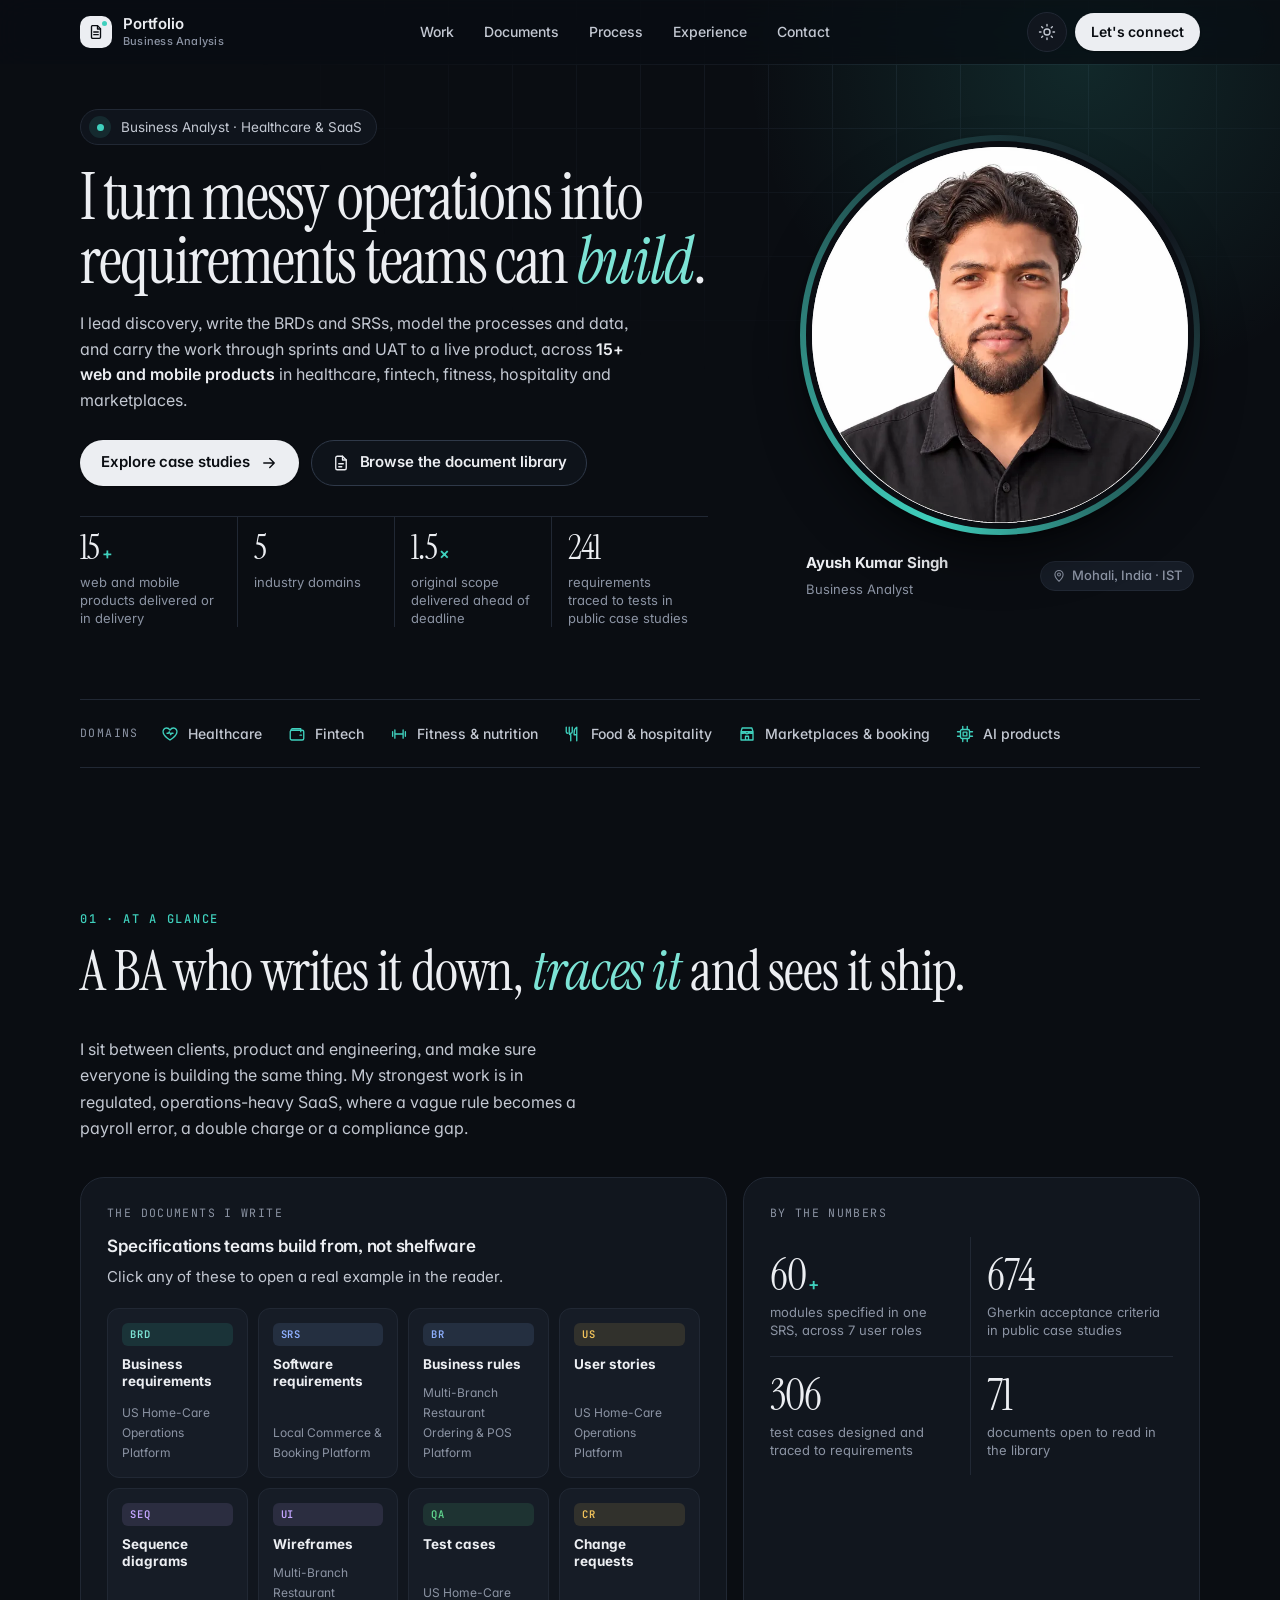
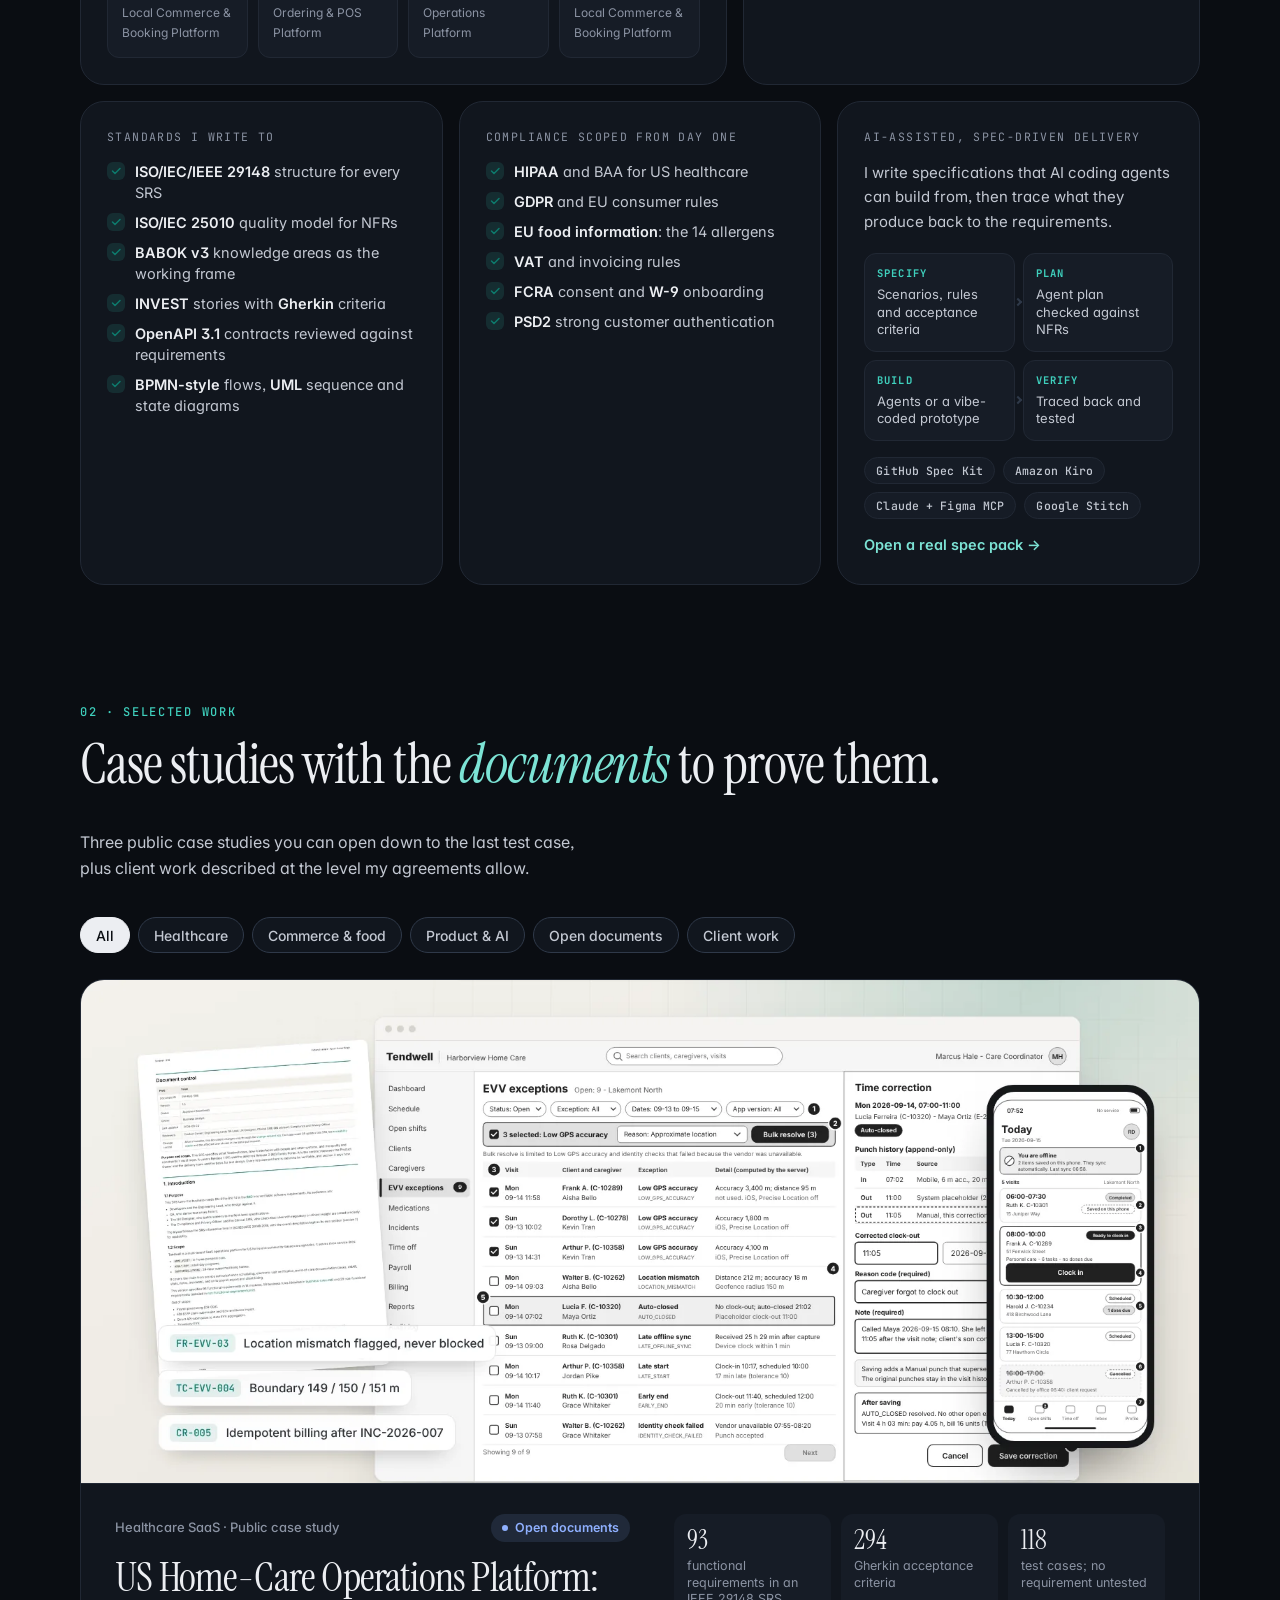
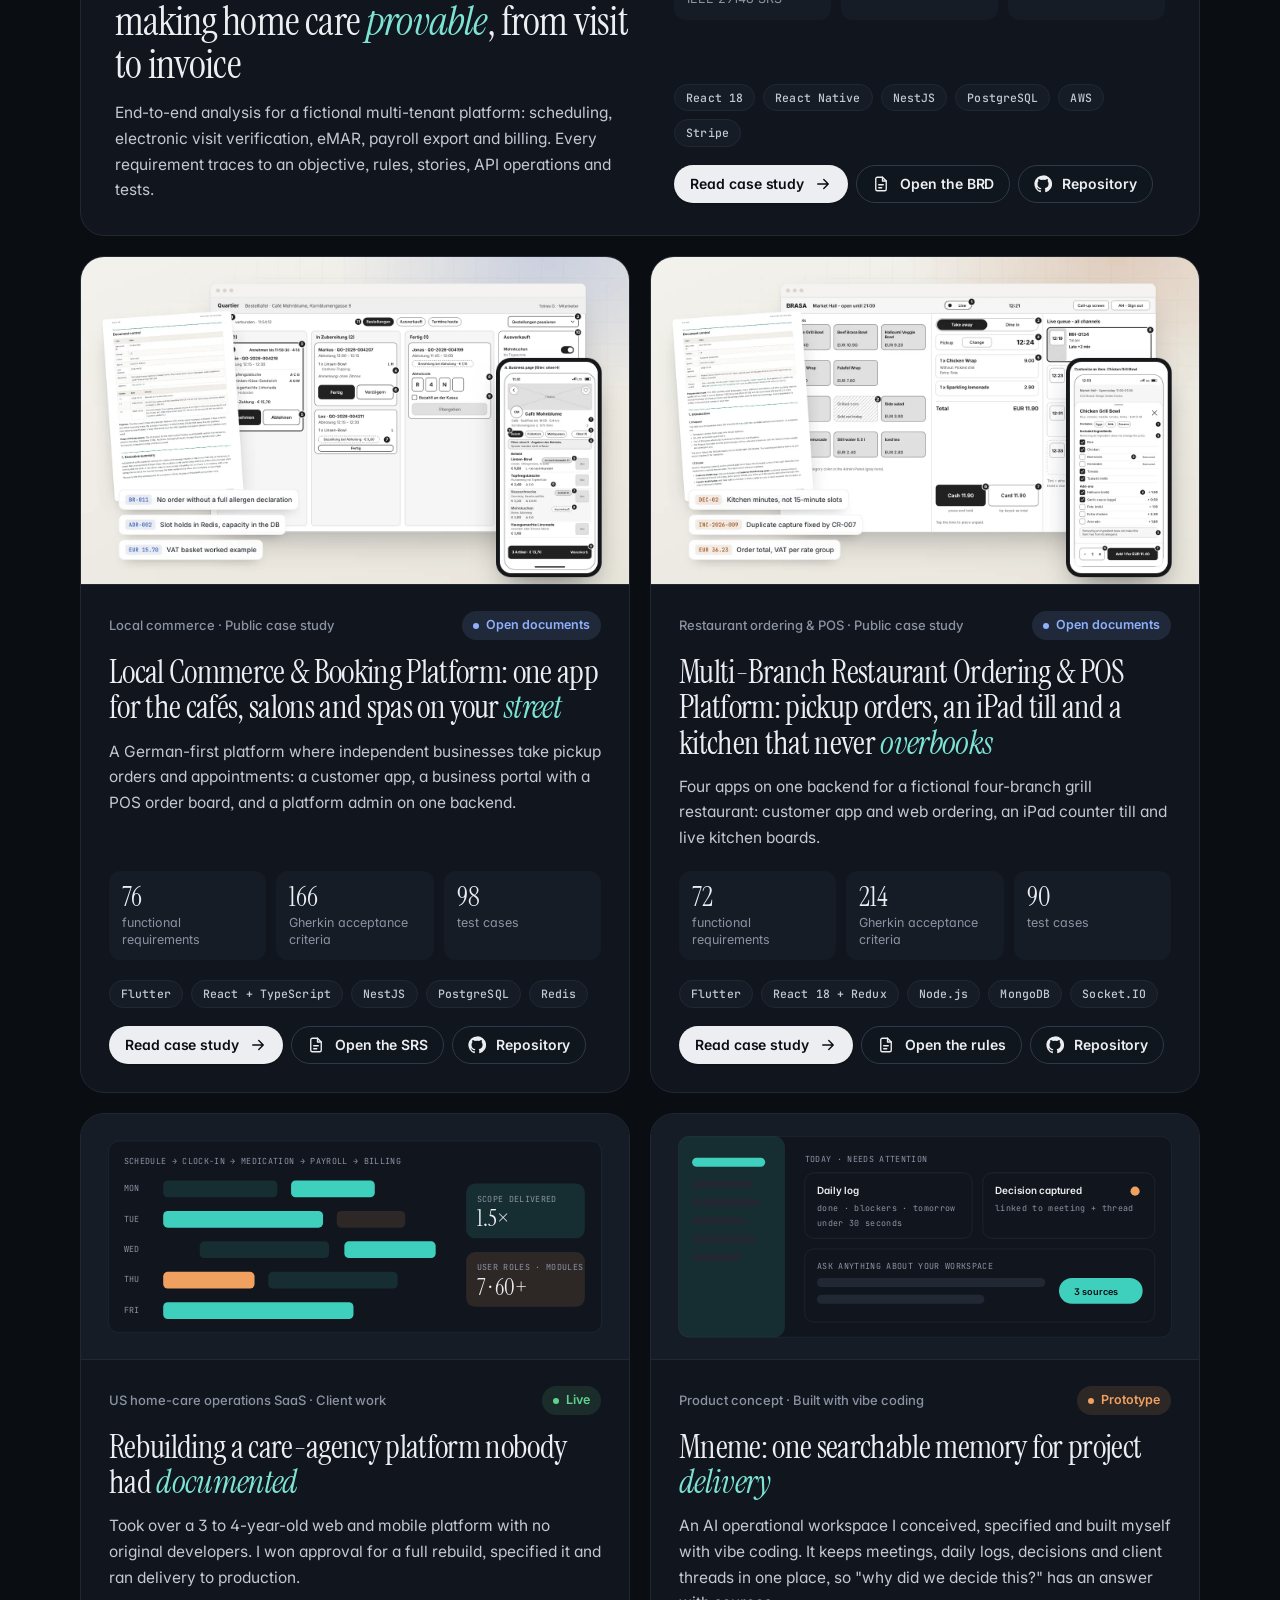
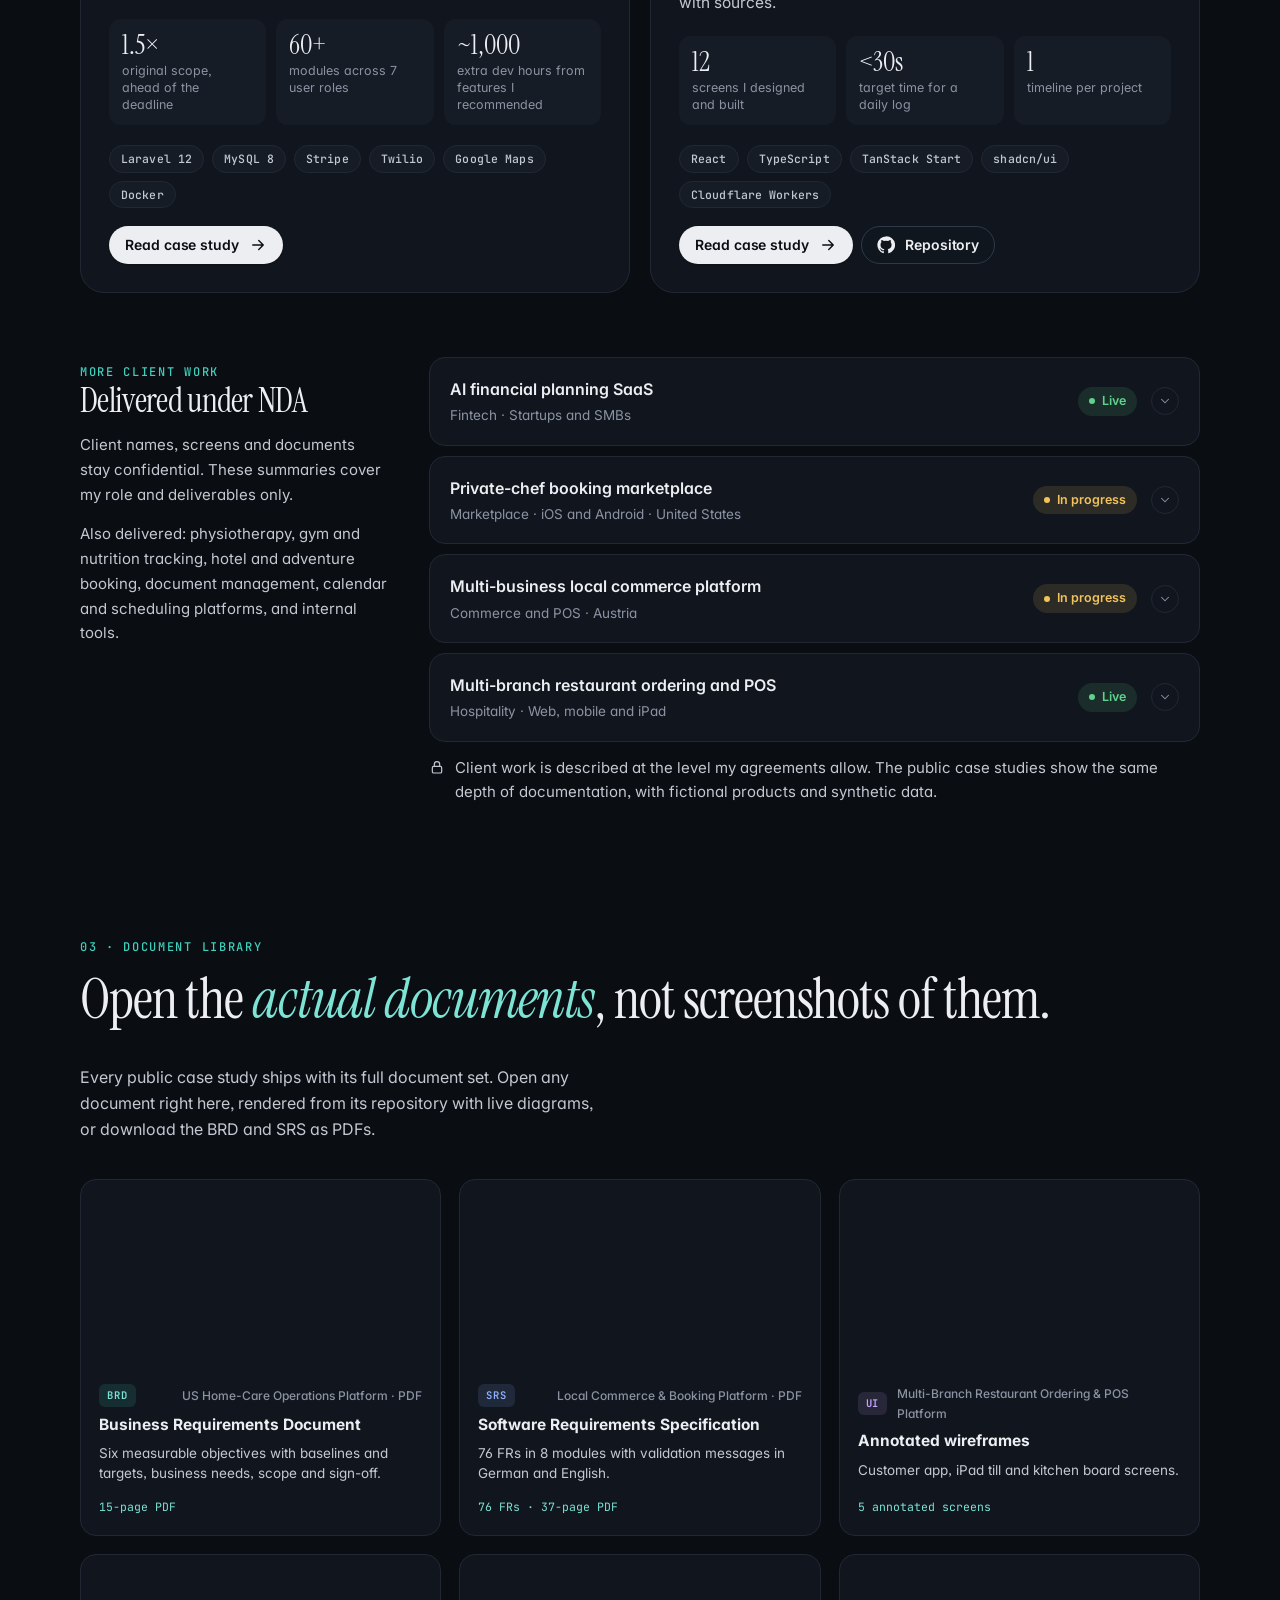
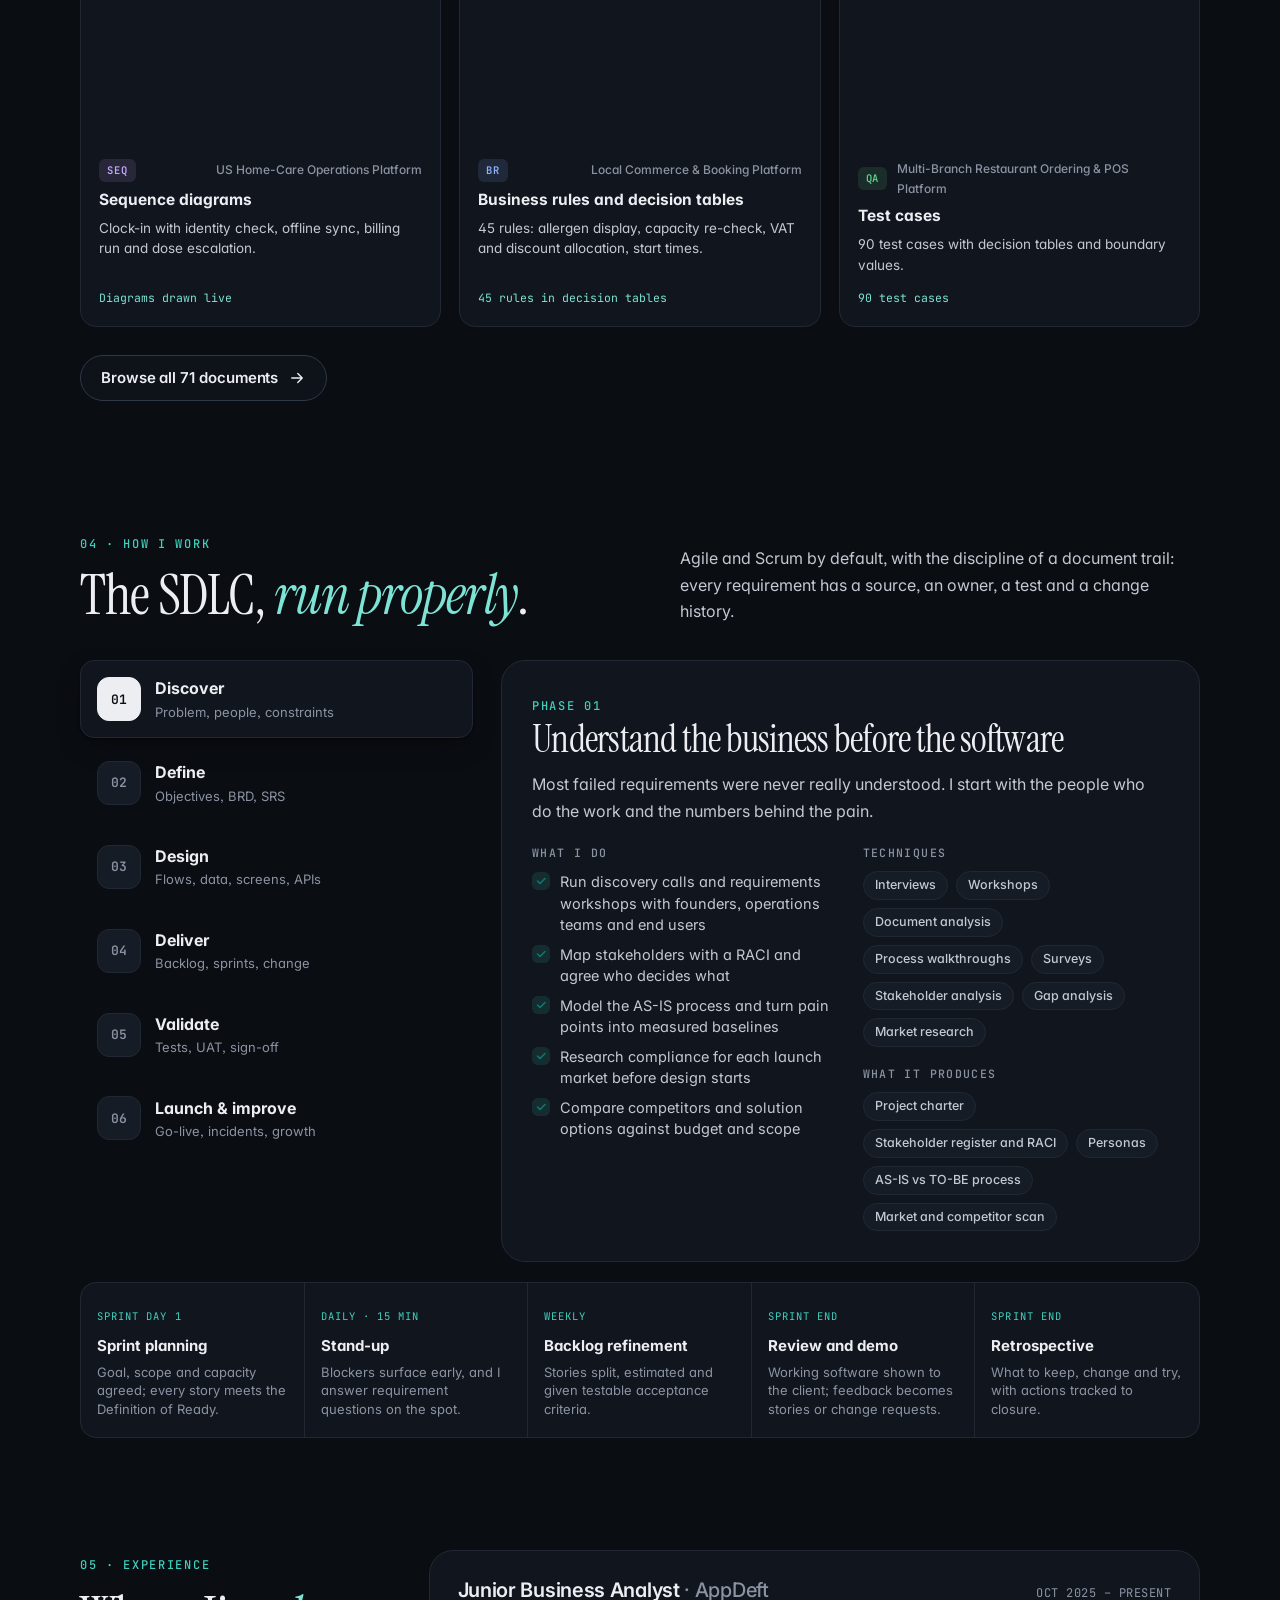
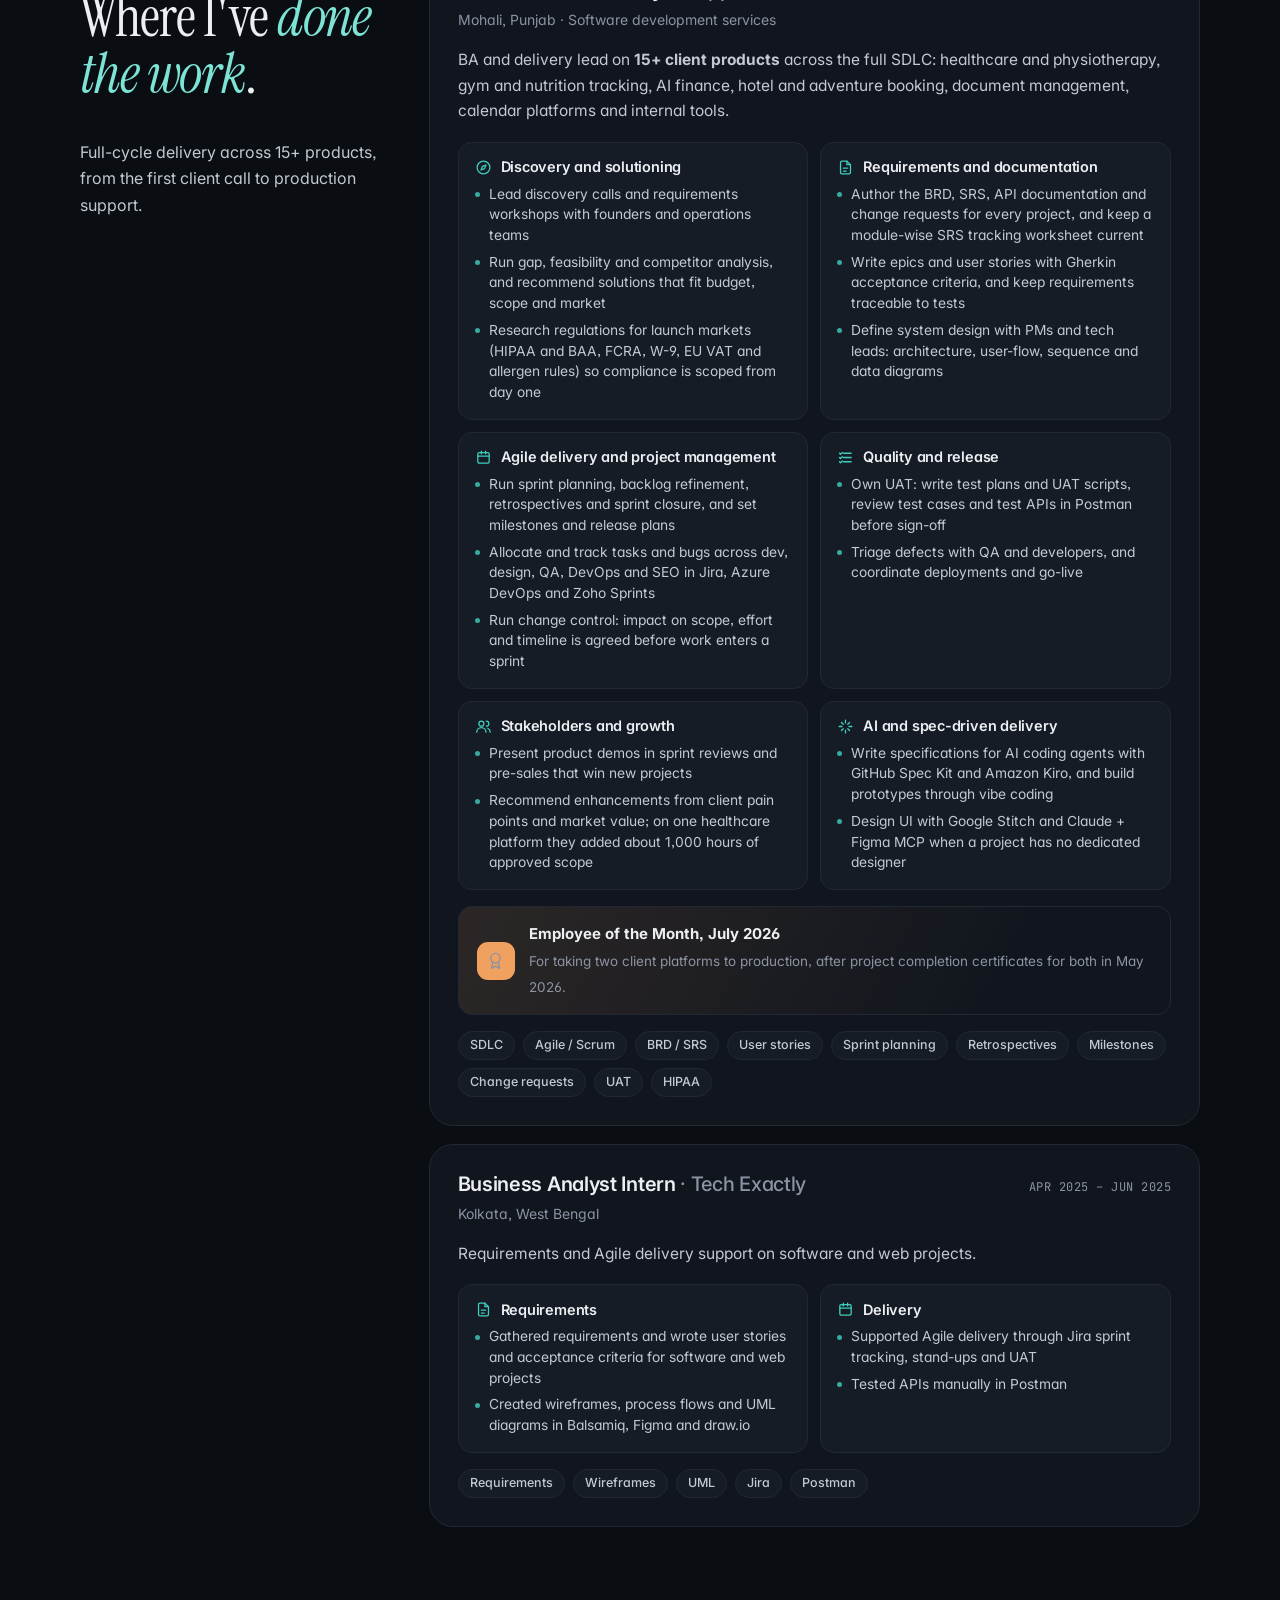
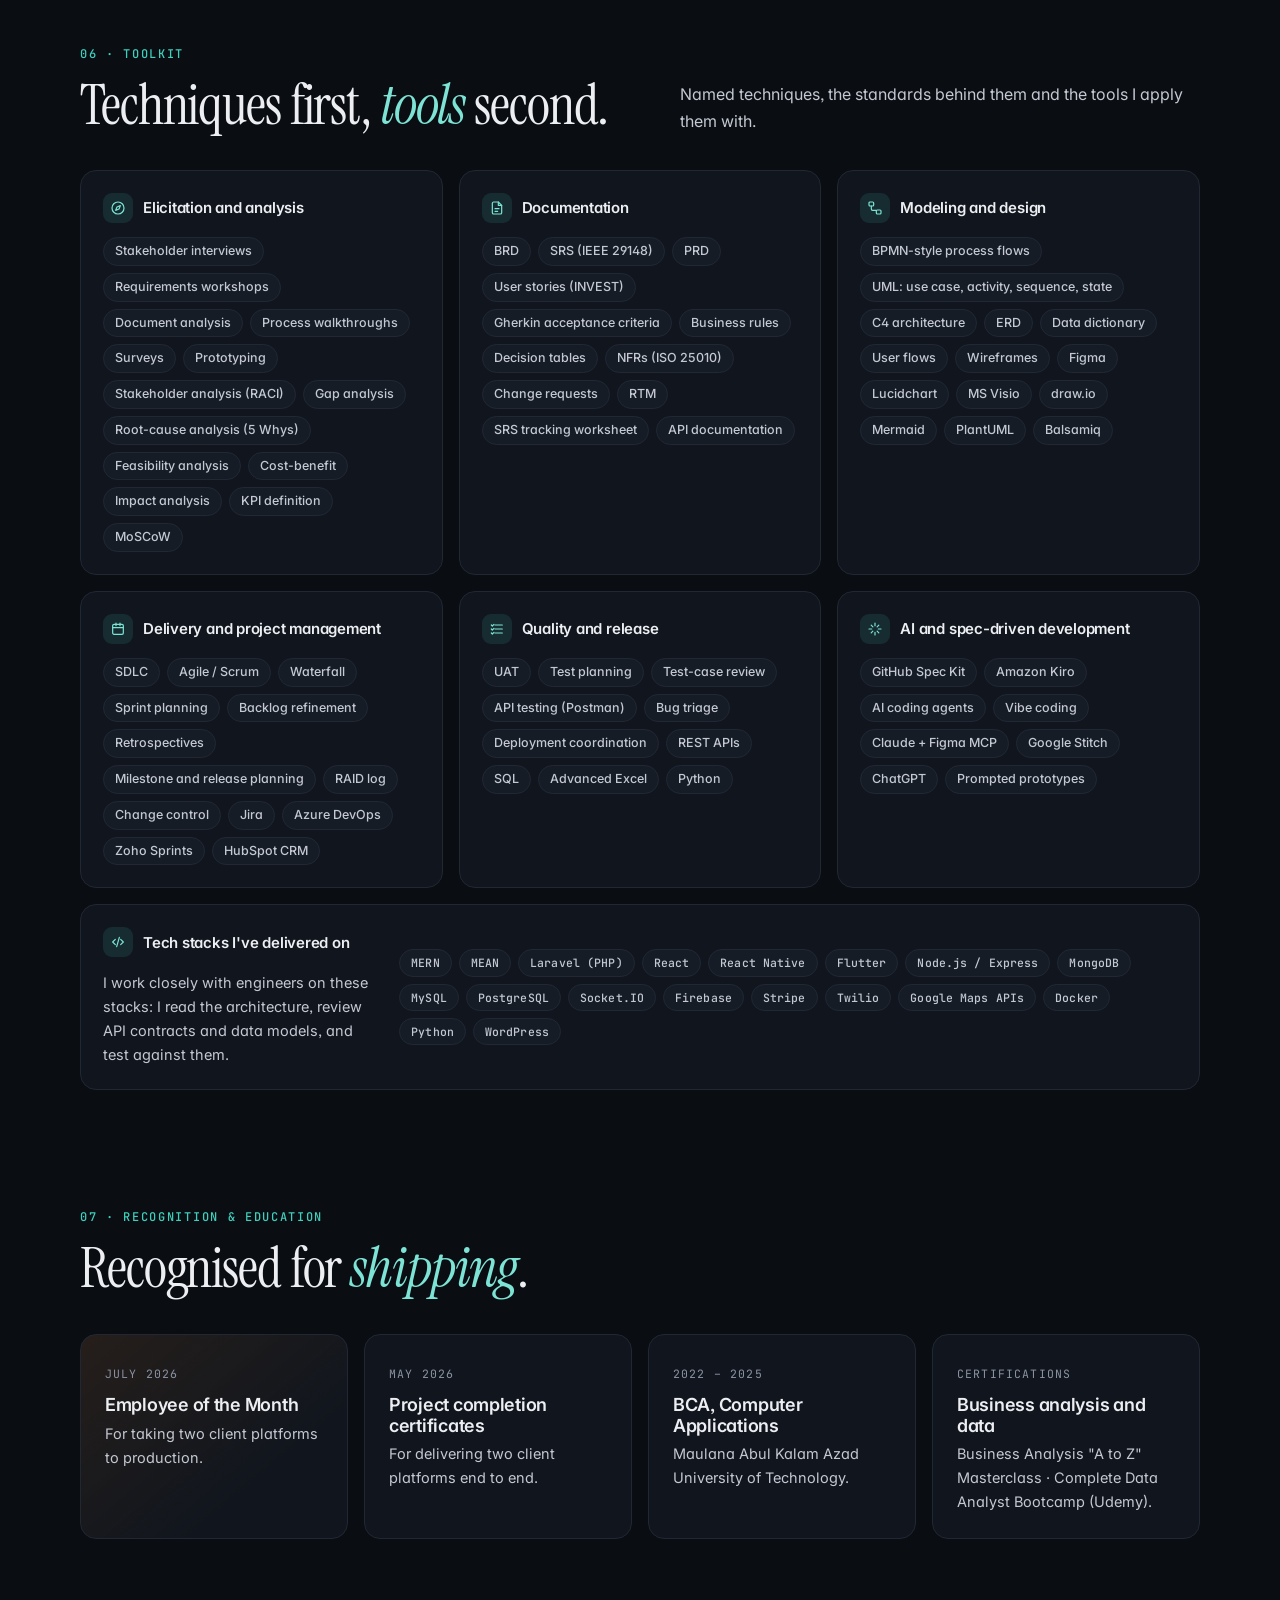
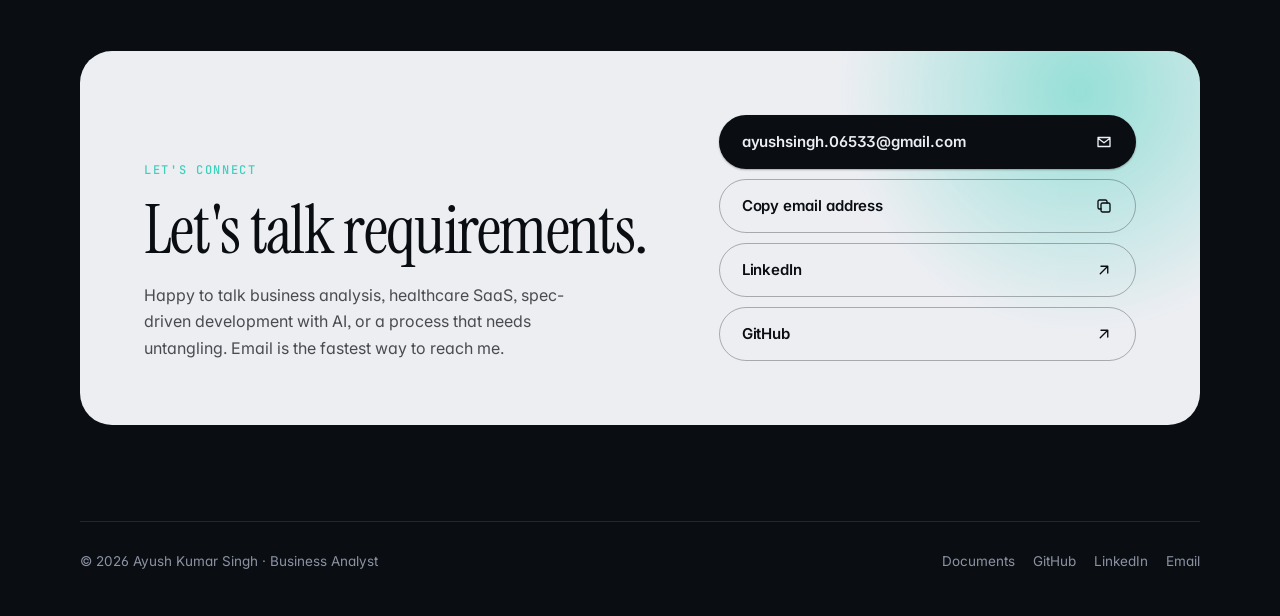
==== commit 8345fa80: "Use consistent project names and renamed repo links" ====
--- a/index.html
+++ b/index.html
@@ -62,7 +62,7 @@
   <div class="container">
     <div class="section-head reveal"><div><span class="eyebrow">01 · At a glance</span><h2>A BA who writes it down, <em>traces it</em> and sees it ship.</h2></div><p>I sit between clients, product and engineering, and make sure everyone is building the same thing. My strongest work is in regulated, operations-heavy SaaS, where a vague rule becomes a payroll error, a double charge or a compliance gap.</p></div>
     <div class="bento">
-      <div class="cell span-7 reveal"><span class="k">The documents I write</span><h3>Specifications teams build from, not shelfware</h3><p>Click any of these to open a real example in the reader.</p><div class="docstack"><a href="library.html#doc=tendwell-brd" data-doc="tendwell-brd"><span class="kind" data-k="BRD">BRD</span><b>Business requirements</b><span>Tendwell</span></a><a href="library.html#doc=quartier-srs" data-doc="quartier-srs"><span class="kind" data-k="SRS">SRS</span><b>Software requirements</b><span>Quartier</span></a><a href="library.html#doc=brasa-business-rules" data-doc="brasa-business-rules"><span class="kind" data-k="BR">BR</span><b>Business rules</b><span>Brasa</span></a><a href="library.html#doc=tendwell-ep-06-evv" data-doc="tendwell-ep-06-evv"><span class="kind" data-k="US">US</span><b>User stories</b><span>Tendwell</span></a><a href="library.html#doc=quartier-sequence-diagrams" data-doc="quartier-sequence-diagrams"><span class="kind" data-k="SEQ">SEQ</span><b>Sequence diagrams</b><span>Quartier</span></a><a href="library.html#doc=brasa-readme" data-doc="brasa-readme"><span class="kind" data-k="UI">UI</span><b>Wireframes</b><span>Brasa</span></a><a href="library.html#doc=tendwell-test-cases" data-doc="tendwell-test-cases"><span class="kind" data-k="QA">QA</span><b>Test cases</b><span>Tendwell</span></a><a href="library.html#doc=quartier-change-request-log" data-doc="quartier-change-request-log"><span class="kind" data-k="CR">CR</span><b>Change requests</b><span>Quartier</span></a></div></div>
+      <div class="cell span-7 reveal"><span class="k">The documents I write</span><h3>Specifications teams build from, not shelfware</h3><p>Click any of these to open a real example in the reader.</p><div class="docstack"><a href="library.html#doc=tendwell-brd" data-doc="tendwell-brd"><span class="kind" data-k="BRD">BRD</span><b>Business requirements</b><span>US Home-Care Operations Platform</span></a><a href="library.html#doc=quartier-srs" data-doc="quartier-srs"><span class="kind" data-k="SRS">SRS</span><b>Software requirements</b><span>Local Commerce &amp; Booking Platform</span></a><a href="library.html#doc=brasa-business-rules" data-doc="brasa-business-rules"><span class="kind" data-k="BR">BR</span><b>Business rules</b><span>Multi-Branch Restaurant Ordering &amp; POS Platform</span></a><a href="library.html#doc=tendwell-ep-06-evv" data-doc="tendwell-ep-06-evv"><span class="kind" data-k="US">US</span><b>User stories</b><span>US Home-Care Operations Platform</span></a><a href="library.html#doc=quartier-sequence-diagrams" data-doc="quartier-sequence-diagrams"><span class="kind" data-k="SEQ">SEQ</span><b>Sequence diagrams</b><span>Local Commerce &amp; Booking Platform</span></a><a href="library.html#doc=brasa-readme" data-doc="brasa-readme"><span class="kind" data-k="UI">UI</span><b>Wireframes</b><span>Multi-Branch Restaurant Ordering &amp; POS Platform</span></a><a href="library.html#doc=tendwell-test-cases" data-doc="tendwell-test-cases"><span class="kind" data-k="QA">QA</span><b>Test cases</b><span>US Home-Care Operations Platform</span></a><a href="library.html#doc=quartier-change-request-log" data-doc="quartier-change-request-log"><span class="kind" data-k="CR">CR</span><b>Change requests</b><span>Local Commerce &amp; Booking Platform</span></a></div></div>
       <div class="cell span-5 reveal"><span class="k">By the numbers</span><div class="counters"><div class="counter"><b><span data-count="60">60</span><small>+</small></b><span>modules specified in one SRS, across 7 user roles</span></div><div class="counter"><b><span data-count="674">674</span><small></small></b><span>Gherkin acceptance criteria in public case studies</span></div><div class="counter"><b><span data-count="306">306</span><small></small></b><span>test cases designed and traced to requirements</span></div><div class="counter"><b><span data-count="71">71</span><small></small></b><span>documents open to read in the library</span></div></div></div>
       <div class="cell span-4 reveal"><span class="k">Standards I write to</span><ul class="list-check"><li><span><b>ISO/IEC/IEEE 29148</b> structure for every SRS</span></li><li><span><b>ISO/IEC 25010</b> quality model for NFRs</span></li><li><span><b>BABOK v3</b> knowledge areas as the working frame</span></li><li><span><b>INVEST</b> stories with <b>Gherkin</b> criteria</span></li><li><span><b>OpenAPI 3.1</b> contracts reviewed against requirements</span></li><li><span><b>BPMN-style</b> flows, <b>UML</b> sequence and state diagrams</span></li></ul></div>
       <div class="cell span-4 reveal"><span class="k">Compliance scoped from day one</span><ul class="list-check"><li><span><b>HIPAA</b> and BAA for US healthcare</span></li><li><span><b>GDPR</b> and EU consumer rules</span></li><li><span><b>EU food information</b>: the 14 allergens</span></li><li><span><b>VAT</b> and invoicing rules</span></li><li><span><b>FCRA</b> consent and <b>W-9</b> onboarding</span></li><li><span><b>PSD2</b> strong customer authentication</span></li></ul></div>
@@ -79,31 +79,31 @@
   <div class="case-visual" aria-hidden="true"><img src="assets/img/cover-tendwell-wide.webp" alt="" loading="lazy"></div>
   <div class="case-body">
     <div class="fb-left"><div class="case-top"><span class="case-kicker">Healthcare SaaS · Public case study</span><span class="status status-public">Open documents</span></div>
-    <h3 class="case-title"><a class="case-link" href="case-studies/tendwell.html">Tendwell: making home care <em>provable</em>, from visit to invoice</a></h3>
+    <h3 class="case-title"><a class="case-link" href="case-studies/tendwell.html">US Home-Care Operations Platform: making home care <em>provable</em>, from visit to invoice</a></h3>
     <p class="case-desc">End-to-end analysis for a fictional multi-tenant platform: scheduling, electronic visit verification, eMAR, payroll export and billing. Every requirement traces to an objective, rules, stories, API operations and tests.</p></div>
     <div class="fb-right"><div class="metrics"><div class="metric"><b>93</b><span>functional requirements in an IEEE 29148 SRS</span></div><div class="metric"><b>294</b><span>Gherkin acceptance criteria</span></div><div class="metric"><b>118</b><span>test cases; no requirement untested</span></div></div>
     <ul class="tags case-tech" aria-label="Technology"><li class="tag tag-tech">React 18</li><li class="tag tag-tech">React Native</li><li class="tag tag-tech">NestJS</li><li class="tag tag-tech">PostgreSQL</li><li class="tag tag-tech">AWS</li><li class="tag tag-tech">Stripe</li></ul>
-    <div class="case-actions"><a class="btn btn-primary btn-sm" href="case-studies/tendwell.html">Read case study <svg aria-hidden="true"><use href="#i-arrow"/></svg></a><button class="btn btn-ghost btn-sm" type="button" data-doc="tendwell-brd"><svg aria-hidden="true"><use href="#i-doc"/></svg> Open the BRD</button><a class="btn btn-ghost btn-sm" href="https://github.com/ayushsingh0456/tendwell-care-ops-ba-case-study" target="_blank" rel="noopener"><svg aria-hidden="true"><use href="#i-github"/></svg> Repository</a></div></div>
+    <div class="case-actions"><a class="btn btn-primary btn-sm" href="case-studies/tendwell.html">Read case study <svg aria-hidden="true"><use href="#i-arrow"/></svg></a><button class="btn btn-ghost btn-sm" type="button" data-doc="tendwell-brd"><svg aria-hidden="true"><use href="#i-doc"/></svg> Open the BRD</button><a class="btn btn-ghost btn-sm" href="https://github.com/ayushsingh0456/us-home-care-operations-platform" target="_blank" rel="noopener"><svg aria-hidden="true"><use href="#i-github"/></svg> Repository</a></div></div>
   </div>
 </article><article class="case reveal" data-tags="commerce public">
   <div class="case-visual" aria-hidden="true"><img src="assets/img/cover-quartier.webp" alt="" loading="lazy"></div>
   <div class="case-body">
     <div class="fb-left"><div class="case-top"><span class="case-kicker">Local commerce · Public case study</span><span class="status status-public">Open documents</span></div>
-    <h3 class="case-title"><a class="case-link" href="case-studies/quartier.html">Quartier: one app for the cafés, salons and spas on your <em>street</em></a></h3>
+    <h3 class="case-title"><a class="case-link" href="case-studies/quartier.html">Local Commerce &amp; Booking Platform: one app for the cafés, salons and spas on your <em>street</em></a></h3>
     <p class="case-desc">A German-first platform where independent businesses take pickup orders and appointments: a customer app, a business portal with a POS order board, and a platform admin on one backend.</p></div>
     <div class="fb-right"><div class="metrics"><div class="metric"><b>76</b><span>functional requirements</span></div><div class="metric"><b>166</b><span>Gherkin acceptance criteria</span></div><div class="metric"><b>98</b><span>test cases</span></div></div>
     <ul class="tags case-tech" aria-label="Technology"><li class="tag tag-tech">Flutter</li><li class="tag tag-tech">React + TypeScript</li><li class="tag tag-tech">NestJS</li><li class="tag tag-tech">PostgreSQL</li><li class="tag tag-tech">Redis</li></ul>
-    <div class="case-actions"><a class="btn btn-primary btn-sm" href="case-studies/quartier.html">Read case study <svg aria-hidden="true"><use href="#i-arrow"/></svg></a><button class="btn btn-ghost btn-sm" type="button" data-doc="quartier-srs"><svg aria-hidden="true"><use href="#i-doc"/></svg> Open the SRS</button><a class="btn btn-ghost btn-sm" href="https://github.com/ayushsingh0456/quartier-local-commerce-ba-case-study" target="_blank" rel="noopener"><svg aria-hidden="true"><use href="#i-github"/></svg> Repository</a></div></div>
+    <div class="case-actions"><a class="btn btn-primary btn-sm" href="case-studies/quartier.html">Read case study <svg aria-hidden="true"><use href="#i-arrow"/></svg></a><button class="btn btn-ghost btn-sm" type="button" data-doc="quartier-srs"><svg aria-hidden="true"><use href="#i-doc"/></svg> Open the SRS</button><a class="btn btn-ghost btn-sm" href="https://github.com/ayushsingh0456/local-commerce-booking-platform" target="_blank" rel="noopener"><svg aria-hidden="true"><use href="#i-github"/></svg> Repository</a></div></div>
   </div>
 </article><article class="case reveal" data-tags="commerce public">
   <div class="case-visual" aria-hidden="true"><img src="assets/img/cover-brasa.webp" alt="" loading="lazy"></div>
   <div class="case-body">
     <div class="fb-left"><div class="case-top"><span class="case-kicker">Restaurant ordering &amp; POS · Public case study</span><span class="status status-public">Open documents</span></div>
-    <h3 class="case-title"><a class="case-link" href="case-studies/brasa.html">Brasa: pickup orders, an iPad till and a kitchen that never <em>overbooks</em></a></h3>
+    <h3 class="case-title"><a class="case-link" href="case-studies/brasa.html">Multi-Branch Restaurant Ordering &amp; POS Platform: pickup orders, an iPad till and a kitchen that never <em>overbooks</em></a></h3>
     <p class="case-desc">Four apps on one backend for a fictional four-branch grill restaurant: customer app and web ordering, an iPad counter till and live kitchen boards.</p></div>
     <div class="fb-right"><div class="metrics"><div class="metric"><b>72</b><span>functional requirements</span></div><div class="metric"><b>214</b><span>Gherkin acceptance criteria</span></div><div class="metric"><b>90</b><span>test cases</span></div></div>
     <ul class="tags case-tech" aria-label="Technology"><li class="tag tag-tech">Flutter</li><li class="tag tag-tech">React 18 + Redux</li><li class="tag tag-tech">Node.js</li><li class="tag tag-tech">MongoDB</li><li class="tag tag-tech">Socket.IO</li></ul>
-    <div class="case-actions"><a class="btn btn-primary btn-sm" href="case-studies/brasa.html">Read case study <svg aria-hidden="true"><use href="#i-arrow"/></svg></a><button class="btn btn-ghost btn-sm" type="button" data-doc="brasa-business-rules"><svg aria-hidden="true"><use href="#i-doc"/></svg> Open the rules</button><a class="btn btn-ghost btn-sm" href="https://github.com/ayushsingh0456/brasa-restaurant-ordering-ba-case-study" target="_blank" rel="noopener"><svg aria-hidden="true"><use href="#i-github"/></svg> Repository</a></div></div>
+    <div class="case-actions"><a class="btn btn-primary btn-sm" href="case-studies/brasa.html">Read case study <svg aria-hidden="true"><use href="#i-arrow"/></svg></a><button class="btn btn-ghost btn-sm" type="button" data-doc="brasa-business-rules"><svg aria-hidden="true"><use href="#i-doc"/></svg> Open the rules</button><a class="btn btn-ghost btn-sm" href="https://github.com/ayushsingh0456/multi-branch-restaurant-ordering-pos-platform" target="_blank" rel="noopener"><svg aria-hidden="true"><use href="#i-github"/></svg> Repository</a></div></div>
   </div>
 </article><article class="case reveal" data-tags="healthcare client">
   <div class="case-visual is-svg" aria-hidden="true"><svg viewBox="0 0 720 324" preserveAspectRatio="xMidYMid slice">
@@ -185,7 +185,7 @@
 <section class="section" id="documents">
   <div class="container">
     <div class="section-head reveal"><div><span class="eyebrow">03 · Document library</span><h2>Open the <em>actual documents</em>, not screenshots of them.</h2></div><p>Every public case study ships with its full document set. Open any document right here, rendered from its repository with live diagrams, or download the BRD and SRS as PDFs.</p></div>
-    <div class="lib-grid"><button class="doc-card reveal" type="button" data-doc="tendwell-brd" data-project="tendwell" data-group="requirements" data-text="business requirements document six measurable objectives with baselines and targets, business needs, scope and sign-off. tendwell brd"><div class="doc-thumb"><div class="paper back"><img src="assets/thumbs/tendwell-BRD-cover.webp" alt="" loading="lazy"></div><div class="paper front"><img src="assets/thumbs/tendwell-BRD.webp" alt="" loading="lazy"></div></div><div class="doc-meta"><div class="row"><span class="kind" data-k="BRD">BRD</span><span class="proj-tag">Tendwell · PDF</span></div><b>Business Requirements Document</b><p>Six measurable objectives with baselines and targets, business needs, scope and sign-off.</p><span class="stat">15-page PDF</span></div></button><button class="doc-card reveal" type="button" data-doc="quartier-srs" data-project="quartier" data-group="requirements" data-text="software requirements specification 76 frs in 8 modules with validation messages in german and english. quartier srs"><div class="doc-thumb"><div class="paper back"><img src="assets/thumbs/quartier-SRS-cover.webp" alt="" loading="lazy"></div><div class="paper front"><img src="assets/thumbs/quartier-SRS.webp" alt="" loading="lazy"></div></div><div class="doc-meta"><div class="row"><span class="kind" data-k="SRS">SRS</span><span class="proj-tag">Quartier · PDF</span></div><b>Software Requirements Specification</b><p>76 FRs in 8 modules with validation messages in German and English.</p><span class="stat">76 FRs · 37-page PDF</span></div></button><button class="doc-card reveal" type="button" data-doc="brasa-readme" data-project="brasa" data-group="design" data-text="annotated wireframes customer app, ipad till and kitchen board screens. brasa ui"><div class="doc-thumb wf"><img src="assets/wf/brasa/mob-01-customize-item.svg" alt="" loading="lazy"></div><div class="doc-meta"><div class="row"><span class="kind" data-k="UI">UI</span><span class="proj-tag">Brasa</span></div><b>Annotated wireframes</b><p>Customer app, iPad till and kitchen board screens.</p><span class="stat">5 annotated screens</span></div></button><button class="doc-card reveal" type="button" data-doc="tendwell-sequence-diagrams" data-project="tendwell" data-group="design" data-text="sequence diagrams clock-in with identity check, offline sync, billing run and dose escalation. tendwell seq"><div class="doc-thumb"><div class="glyph"><svg viewBox="0 0 240 180"><defs><marker id="ah" markerWidth="6" markerHeight="6" refX="5" refY="3" orient="auto"><path d="M0 0 6 3 0 6z" fill="var(--accent)"/></marker></defs><rect x="20" y="16" width="200" height="150" rx="8" fill="var(--surface)" stroke="var(--border)"/><rect x="40" y="30" width="40" height="18" rx="4" fill="var(--accent-soft)" stroke="var(--accent)"/><path d="M60 48v100" stroke="var(--border-strong)" stroke-dasharray="4 4"/><rect x="100" y="30" width="40" height="18" rx="4" fill="var(--accent-soft)" stroke="var(--accent)"/><path d="M120 48v100" stroke="var(--border-strong)" stroke-dasharray="4 4"/><rect x="160" y="30" width="40" height="18" rx="4" fill="var(--accent-soft)" stroke="var(--accent)"/><path d="M180 48v100" stroke="var(--border-strong)" stroke-dasharray="4 4"/><path d="M60 70h60" stroke="var(--accent)" stroke-width="2" marker-end="url(#ah)"/><path d="M120 92h60" stroke="var(--accent)" stroke-width="2" marker-end="url(#ah)"/><path d="M60 114h60" stroke="var(--accent)" stroke-width="2" marker-end="url(#ah)"/></svg></div></div><div class="doc-meta"><div class="row"><span class="kind" data-k="SEQ">SEQ</span><span class="proj-tag">Tendwell</span></div><b>Sequence diagrams</b><p>Clock-in with identity check, offline sync, billing run and dose escalation.</p><span class="stat">Diagrams drawn live</span></div></button><button class="doc-card reveal" type="button" data-doc="quartier-business-rules" data-project="quartier" data-group="requirements" data-text="business rules and decision tables 45 rules: allergen display, capacity re-check, vat and discount allocation, start times. quartier br"><div class="doc-thumb"><div class="glyph"><svg viewBox="0 0 240 180"><rect x="20" y="16" width="200" height="150" rx="8" fill="var(--surface)" stroke="var(--border)"/><rect x="34" y="34" width="172" height="16" rx="3" fill="var(--surface-3)"/><rect x="40" y="39" width="40" height="6" rx="3" fill="var(--border-strong)"/><rect x="92" y="39" width="70" height="6" rx="3" fill="var(--border-strong)"/><rect x="34" y="54" width="172" height="16" rx="3" fill="var(--surface-2)"/><rect x="40" y="59" width="40" height="6" rx="3" fill="var(--border-strong)"/><rect x="92" y="59" width="70" height="6" rx="3" fill="var(--border-strong)"/><circle cx="190" cy="62" r="4" fill="var(--ok)"/><rect x="34" y="74" width="172" height="16" rx="3" fill="var(--surface-2)"/><rect x="40" y="79" width="40" height="6" rx="3" fill="var(--border-strong)"/><rect x="92" y="79" width="70" height="6" rx="3" fill="var(--border-strong)"/><circle cx="190" cy="82" r="4" fill="var(--ok)"/><rect x="34" y="94" width="172" height="16" rx="3" fill="var(--surface-2)"/><rect x="40" y="99" width="40" height="6" rx="3" fill="var(--border-strong)"/><rect x="92" y="99" width="70" height="6" rx="3" fill="var(--border-strong)"/><circle cx="190" cy="102" r="4" fill="var(--ok)"/><rect x="34" y="114" width="172" height="16" rx="3" fill="var(--surface-2)"/><rect x="40" y="119" width="40" height="6" rx="3" fill="var(--border-strong)"/><rect x="92" y="119" width="70" height="6" rx="3" fill="var(--border-strong)"/><circle cx="190" cy="122" r="4" fill="var(--ok)"/><rect x="34" y="134" width="172" height="16" rx="3" fill="var(--surface-2)"/><rect x="40" y="139" width="40" height="6" rx="3" fill="var(--border-strong)"/><rect x="92" y="139" width="70" height="6" rx="3" fill="var(--border-strong)"/><circle cx="190" cy="142" r="4" fill="var(--ok)"/></svg></div></div><div class="doc-meta"><div class="row"><span class="kind" data-k="BR">BR</span><span class="proj-tag">Quartier</span></div><b>Business rules and decision tables</b><p>45 rules: allergen display, capacity re-check, VAT and discount allocation, start times.</p><span class="stat">45 rules in decision tables</span></div></button><button class="doc-card reveal" type="button" data-doc="brasa-test-cases" data-project="brasa" data-group="quality" data-text="test cases 90 test cases with decision tables and boundary values. brasa qa"><div class="doc-thumb"><div class="glyph"><svg viewBox="0 0 240 180"><rect x="20" y="16" width="200" height="150" rx="8" fill="var(--surface)" stroke="var(--border)"/><rect x="34" y="34" width="172" height="16" rx="3" fill="var(--surface-3)"/><rect x="40" y="39" width="40" height="6" rx="3" fill="var(--border-strong)"/><rect x="92" y="39" width="70" height="6" rx="3" fill="var(--border-strong)"/><rect x="34" y="54" width="172" height="16" rx="3" fill="var(--surface-2)"/><rect x="40" y="59" width="40" height="6" rx="3" fill="var(--border-strong)"/><rect x="92" y="59" width="70" height="6" rx="3" fill="var(--border-strong)"/><circle cx="190" cy="62" r="4" fill="var(--ok)"/><rect x="34" y="74" width="172" height="16" rx="3" fill="var(--surface-2)"/><rect x="40" y="79" width="40" height="6" rx="3" fill="var(--border-strong)"/><rect x="92" y="79" width="70" height="6" rx="3" fill="var(--border-strong)"/><circle cx="190" cy="82" r="4" fill="var(--ok)"/><rect x="34" y="94" width="172" height="16" rx="3" fill="var(--surface-2)"/><rect x="40" y="99" width="40" height="6" rx="3" fill="var(--border-strong)"/><rect x="92" y="99" width="70" height="6" rx="3" fill="var(--border-strong)"/><circle cx="190" cy="102" r="4" fill="var(--ok)"/><rect x="34" y="114" width="172" height="16" rx="3" fill="var(--surface-2)"/><rect x="40" y="119" width="40" height="6" rx="3" fill="var(--border-strong)"/><rect x="92" y="119" width="70" height="6" rx="3" fill="var(--border-strong)"/><circle cx="190" cy="122" r="4" fill="var(--ok)"/><rect x="34" y="134" width="172" height="16" rx="3" fill="var(--surface-2)"/><rect x="40" y="139" width="40" height="6" rx="3" fill="var(--border-strong)"/><rect x="92" y="139" width="70" height="6" rx="3" fill="var(--border-strong)"/><circle cx="190" cy="142" r="4" fill="var(--ok)"/></svg></div></div><div class="doc-meta"><div class="row"><span class="kind" data-k="QA">QA</span><span class="proj-tag">Brasa</span></div><b>Test cases</b><p>90 test cases with decision tables and boundary values.</p><span class="stat">90 test cases</span></div></button></div>
+    <div class="lib-grid"><button class="doc-card reveal" type="button" data-doc="tendwell-brd" data-project="tendwell" data-group="requirements" data-text="business requirements document six measurable objectives with baselines and targets, business needs, scope and sign-off. tendwell brd"><div class="doc-thumb"><div class="paper back"><img src="assets/thumbs/tendwell-BRD-cover.webp" alt="" loading="lazy"></div><div class="paper front"><img src="assets/thumbs/tendwell-BRD.webp" alt="" loading="lazy"></div></div><div class="doc-meta"><div class="row"><span class="kind" data-k="BRD">BRD</span><span class="proj-tag">US Home-Care Operations Platform · PDF</span></div><b>Business Requirements Document</b><p>Six measurable objectives with baselines and targets, business needs, scope and sign-off.</p><span class="stat">15-page PDF</span></div></button><button class="doc-card reveal" type="button" data-doc="quartier-srs" data-project="quartier" data-group="requirements" data-text="software requirements specification 76 frs in 8 modules with validation messages in german and english. quartier srs"><div class="doc-thumb"><div class="paper back"><img src="assets/thumbs/quartier-SRS-cover.webp" alt="" loading="lazy"></div><div class="paper front"><img src="assets/thumbs/quartier-SRS.webp" alt="" loading="lazy"></div></div><div class="doc-meta"><div class="row"><span class="kind" data-k="SRS">SRS</span><span class="proj-tag">Local Commerce &amp; Booking Platform · PDF</span></div><b>Software Requirements Specification</b><p>76 FRs in 8 modules with validation messages in German and English.</p><span class="stat">76 FRs · 37-page PDF</span></div></button><button class="doc-card reveal" type="button" data-doc="brasa-readme" data-project="brasa" data-group="design" data-text="annotated wireframes customer app, ipad till and kitchen board screens. brasa ui"><div class="doc-thumb wf"><img src="assets/wf/brasa/mob-01-customize-item.svg" alt="" loading="lazy"></div><div class="doc-meta"><div class="row"><span class="kind" data-k="UI">UI</span><span class="proj-tag">Multi-Branch Restaurant Ordering &amp; POS Platform</span></div><b>Annotated wireframes</b><p>Customer app, iPad till and kitchen board screens.</p><span class="stat">5 annotated screens</span></div></button><button class="doc-card reveal" type="button" data-doc="tendwell-sequence-diagrams" data-project="tendwell" data-group="design" data-text="sequence diagrams clock-in with identity check, offline sync, billing run and dose escalation. tendwell seq"><div class="doc-thumb"><div class="glyph"><svg viewBox="0 0 240 180"><defs><marker id="ah" markerWidth="6" markerHeight="6" refX="5" refY="3" orient="auto"><path d="M0 0 6 3 0 6z" fill="var(--accent)"/></marker></defs><rect x="20" y="16" width="200" height="150" rx="8" fill="var(--surface)" stroke="var(--border)"/><rect x="40" y="30" width="40" height="18" rx="4" fill="var(--accent-soft)" stroke="var(--accent)"/><path d="M60 48v100" stroke="var(--border-strong)" stroke-dasharray="4 4"/><rect x="100" y="30" width="40" height="18" rx="4" fill="var(--accent-soft)" stroke="var(--accent)"/><path d="M120 48v100" stroke="var(--border-strong)" stroke-dasharray="4 4"/><rect x="160" y="30" width="40" height="18" rx="4" fill="var(--accent-soft)" stroke="var(--accent)"/><path d="M180 48v100" stroke="var(--border-strong)" stroke-dasharray="4 4"/><path d="M60 70h60" stroke="var(--accent)" stroke-width="2" marker-end="url(#ah)"/><path d="M120 92h60" stroke="var(--accent)" stroke-width="2" marker-end="url(#ah)"/><path d="M60 114h60" stroke="var(--accent)" stroke-width="2" marker-end="url(#ah)"/></svg></div></div><div class="doc-meta"><div class="row"><span class="kind" data-k="SEQ">SEQ</span><span class="proj-tag">US Home-Care Operations Platform</span></div><b>Sequence diagrams</b><p>Clock-in with identity check, offline sync, billing run and dose escalation.</p><span class="stat">Diagrams drawn live</span></div></button><button class="doc-card reveal" type="button" data-doc="quartier-business-rules" data-project="quartier" data-group="requirements" data-text="business rules and decision tables 45 rules: allergen display, capacity re-check, vat and discount allocation, start times. quartier br"><div class="doc-thumb"><div class="glyph"><svg viewBox="0 0 240 180"><rect x="20" y="16" width="200" height="150" rx="8" fill="var(--surface)" stroke="var(--border)"/><rect x="34" y="34" width="172" height="16" rx="3" fill="var(--surface-3)"/><rect x="40" y="39" width="40" height="6" rx="3" fill="var(--border-strong)"/><rect x="92" y="39" width="70" height="6" rx="3" fill="var(--border-strong)"/><rect x="34" y="54" width="172" height="16" rx="3" fill="var(--surface-2)"/><rect x="40" y="59" width="40" height="6" rx="3" fill="var(--border-strong)"/><rect x="92" y="59" width="70" height="6" rx="3" fill="var(--border-strong)"/><circle cx="190" cy="62" r="4" fill="var(--ok)"/><rect x="34" y="74" width="172" height="16" rx="3" fill="var(--surface-2)"/><rect x="40" y="79" width="40" height="6" rx="3" fill="var(--border-strong)"/><rect x="92" y="79" width="70" height="6" rx="3" fill="var(--border-strong)"/><circle cx="190" cy="82" r="4" fill="var(--ok)"/><rect x="34" y="94" width="172" height="16" rx="3" fill="var(--surface-2)"/><rect x="40" y="99" width="40" height="6" rx="3" fill="var(--border-strong)"/><rect x="92" y="99" width="70" height="6" rx="3" fill="var(--border-strong)"/><circle cx="190" cy="102" r="4" fill="var(--ok)"/><rect x="34" y="114" width="172" height="16" rx="3" fill="var(--surface-2)"/><rect x="40" y="119" width="40" height="6" rx="3" fill="var(--border-strong)"/><rect x="92" y="119" width="70" height="6" rx="3" fill="var(--border-strong)"/><circle cx="190" cy="122" r="4" fill="var(--ok)"/><rect x="34" y="134" width="172" height="16" rx="3" fill="var(--surface-2)"/><rect x="40" y="139" width="40" height="6" rx="3" fill="var(--border-strong)"/><rect x="92" y="139" width="70" height="6" rx="3" fill="var(--border-strong)"/><circle cx="190" cy="142" r="4" fill="var(--ok)"/></svg></div></div><div class="doc-meta"><div class="row"><span class="kind" data-k="BR">BR</span><span class="proj-tag">Local Commerce &amp; Booking Platform</span></div><b>Business rules and decision tables</b><p>45 rules: allergen display, capacity re-check, VAT and discount allocation, start times.</p><span class="stat">45 rules in decision tables</span></div></button><button class="doc-card reveal" type="button" data-doc="brasa-test-cases" data-project="brasa" data-group="quality" data-text="test cases 90 test cases with decision tables and boundary values. brasa qa"><div class="doc-thumb"><div class="glyph"><svg viewBox="0 0 240 180"><rect x="20" y="16" width="200" height="150" rx="8" fill="var(--surface)" stroke="var(--border)"/><rect x="34" y="34" width="172" height="16" rx="3" fill="var(--surface-3)"/><rect x="40" y="39" width="40" height="6" rx="3" fill="var(--border-strong)"/><rect x="92" y="39" width="70" height="6" rx="3" fill="var(--border-strong)"/><rect x="34" y="54" width="172" height="16" rx="3" fill="var(--surface-2)"/><rect x="40" y="59" width="40" height="6" rx="3" fill="var(--border-strong)"/><rect x="92" y="59" width="70" height="6" rx="3" fill="var(--border-strong)"/><circle cx="190" cy="62" r="4" fill="var(--ok)"/><rect x="34" y="74" width="172" height="16" rx="3" fill="var(--surface-2)"/><rect x="40" y="79" width="40" height="6" rx="3" fill="var(--border-strong)"/><rect x="92" y="79" width="70" height="6" rx="3" fill="var(--border-strong)"/><circle cx="190" cy="82" r="4" fill="var(--ok)"/><rect x="34" y="94" width="172" height="16" rx="3" fill="var(--surface-2)"/><rect x="40" y="99" width="40" height="6" rx="3" fill="var(--border-strong)"/><rect x="92" y="99" width="70" height="6" rx="3" fill="var(--border-strong)"/><circle cx="190" cy="102" r="4" fill="var(--ok)"/><rect x="34" y="114" width="172" height="16" rx="3" fill="var(--surface-2)"/><rect x="40" y="119" width="40" height="6" rx="3" fill="var(--border-strong)"/><rect x="92" y="119" width="70" height="6" rx="3" fill="var(--border-strong)"/><circle cx="190" cy="122" r="4" fill="var(--ok)"/><rect x="34" y="134" width="172" height="16" rx="3" fill="var(--surface-2)"/><rect x="40" y="139" width="40" height="6" rx="3" fill="var(--border-strong)"/><rect x="92" y="139" width="70" height="6" rx="3" fill="var(--border-strong)"/><circle cx="190" cy="142" r="4" fill="var(--ok)"/></svg></div></div><div class="doc-meta"><div class="row"><span class="kind" data-k="QA">QA</span><span class="proj-tag">Multi-Branch Restaurant Ordering &amp; POS Platform</span></div><b>Test cases</b><p>90 test cases with decision tables and boundary values.</p><span class="stat">90 test cases</span></div></button></div>
     <p style="margin-top:28px" class="reveal"><a class="btn btn-ghost" href="library.html">Browse all 71 documents <svg aria-hidden="true"><use href="#i-arrow"/></svg></a></p>
   </div>
 </section>
@@ -302,7 +302,7 @@
   </div>
 </dialog>
 <div class="toast" role="status" aria-live="polite"></div>
-<script type="application/json" id="doc-index">{"projects":{"tendwell":{"name":"Tendwell","slug":"tendwell-care-ops-ba-case-study","note":"Fictional case study. Tendwell, its agencies, people and data are invented; the document is rendered live from its public GitHub repository."},"quartier":{"name":"Quartier","slug":"quartier-local-commerce-ba-case-study","note":"Fictional case study. Quartier, its businesses, people and data are invented; the document is rendered live from its public GitHub repository."},"brasa":{"name":"Brasa","slug":"brasa-restaurant-ordering-ba-case-study","note":"Fictional case study. Brasa Grill, its branches, people and data are invented; the document is rendered live from its public GitHub repository."}},"docs":[{"id":"tendwell-project-charter","project":"tendwell","group":"discovery","kind":"CHR","path":"01-discovery/project-charter.md","title":"Project charter","blurb":"Vision, objectives, scope boundaries, milestones, budget assumptions and governance."},{"id":"tendwell-stakeholder-register-raci","project":"tendwell","group":"discovery","kind":"RACI","path":"01-discovery/stakeholder-register-raci.md","title":"Stakeholder register and RACI","blurb":"Who decides, who is consulted and how each stakeholder is engaged."},{"id":"tendwell-personas","project":"tendwell","group":"discovery","kind":"PER","path":"01-discovery/personas.md","title":"Personas","blurb":"Five personas grounded in workshop findings, with goals, pains and constraints."},{"id":"tendwell-current-vs-future-state","project":"tendwell","group":"discovery","kind":"MAP","path":"01-discovery/current-vs-future-state.md","title":"AS-IS vs TO-BE process","blurb":"Current paper-and-phone process against the future state, with 12 quantified pain points."},{"id":"tendwell-brd","project":"tendwell","group":"requirements","kind":"BRD","path":"02-requirements/BRD.md","title":"Business Requirements Document","blurb":"Six measurable objectives with baselines and targets, business needs, scope and sign-off.","pdf":"assets/docs/tendwell-BRD.pdf","thumb":"assets/thumbs/tendwell-BRD.webp"},{"id":"tendwell-srs","project":"tendwell","group":"requirements","kind":"SRS","path":"02-requirements/SRS.md","title":"Software Requirements Specification","blurb":"ISO/IEC/IEEE 29148 SRS: 93 functional requirements with field-level validation and messages.","pdf":"assets/docs/tendwell-SRS.pdf","thumb":"assets/thumbs/tendwell-SRS.webp"},{"id":"tendwell-business-rules","project":"tendwell","group":"requirements","kind":"BR","path":"02-requirements/business-rules.md","title":"Business rules and decision tables","blurb":"58 rules: EVV exceptions, overtime with no premium stacking, 15-minute billing units."},{"id":"tendwell-non-functional-requirements","project":"tendwell","group":"requirements","kind":"NFR","path":"02-requirements/non-functional-requirements.md","title":"Non-functional requirements","blurb":"29 measurable NFRs organised by ISO/IEC 25010 quality characteristics."},{"id":"tendwell-compliance-mapping","project":"tendwell","group":"requirements","kind":"CMP","path":"02-requirements/compliance-mapping.md","title":"Compliance mapping","blurb":"HIPAA safeguards, the Cures Act EVV elements and FLSA rules mapped to requirements."},{"id":"tendwell-requirements-traceability-matrix","project":"tendwell","group":"requirements","kind":"RTM","path":"02-requirements/requirements-traceability-matrix.md","title":"Requirements traceability matrix","blurb":"Generated chain from objective to requirement, rule, story, API operation and test."},{"id":"tendwell-system-context-and-containers","project":"tendwell","group":"design","kind":"ARCH","path":"03-design/architecture/system-context-and-containers.md","title":"System context and containers","blurb":"C4 views, container responsibilities and quality-attribute scenarios."},{"id":"tendwell-sequence-diagrams","project":"tendwell","group":"design","kind":"SEQ","path":"03-design/diagrams/sequence-diagrams.md","title":"Sequence diagrams","blurb":"Clock-in with identity check, offline sync, billing run and dose escalation."},{"id":"tendwell-state-machines","project":"tendwell","group":"design","kind":"SEQ","path":"03-design/diagrams/state-machines.md","title":"State machines","blurb":"Visit, dose task, timesheet and invoice life cycles."},{"id":"tendwell-erd","project":"tendwell","group":"design","kind":"ERD","path":"03-design/data/erd.md","title":"Entity relationship diagram","blurb":"Tenancy, clients, authorizations, visits, punches, doses, payroll and billing entities."},{"id":"tendwell-readme","project":"tendwell","group":"design","kind":"UI","path":"03-design/wireframes/README.md","title":"Annotated wireframes","blurb":"Six low-fidelity screens for the caregiver app and the agency web app."},{"id":"tendwell-openapi","project":"tendwell","group":"design","kind":"API","path":"04-api/openapi.yaml","title":"OpenAPI 3.1 specification","blurb":"105 operations, each tagged with the requirements it implements."},{"id":"tendwell-ep-06-evv","project":"tendwell","group":"delivery","kind":"US","path":"05-delivery/user-stories/EP-06-evv.md","title":"User stories: EVV","blurb":"INVEST stories with boundary-value Gherkin scenarios for clock-in and exceptions."},{"id":"tendwell-release-and-sprint-plan","project":"tendwell","group":"delivery","kind":"PLAN","path":"05-delivery/release-and-sprint-plan.md","title":"Release and sprint plan","blurb":"Milestones, sprint goals, capacity and the ceremonies that run them."},{"id":"tendwell-change-request-log","project":"tendwell","group":"delivery","kind":"CR","path":"05-delivery/change-request-log.md","title":"Change request log","blurb":"Eight CRs with impact analysis, including two rejected with rationale."},{"id":"tendwell-raid-log","project":"tendwell","group":"delivery","kind":"RAID","path":"05-delivery/raid-log.md","title":"RAID log","blurb":"Risks, assumptions, issues and dependencies with owners and responses."},{"id":"tendwell-test-strategy-and-plan","project":"tendwell","group":"quality","kind":"QA","path":"06-quality/test-strategy-and-plan.md","title":"Test strategy and plan","blurb":"Risk-based scope, levels, environments, entry and exit criteria."},{"id":"tendwell-test-cases","project":"tendwell","group":"quality","kind":"QA","path":"06-quality/test-cases.md","title":"Test cases","blurb":"118 test cases traced to requirements and business rules."},{"id":"tendwell-uat-plan-and-scripts","project":"tendwell","group":"quality","kind":"UAT","path":"06-quality/uat-plan-and-scripts.md","title":"UAT plan and scripts","blurb":"12 business scenarios with steps, expected results and sign-off."},{"id":"tendwell-inc-2026-007-duplicate-client-invoices","project":"tendwell","group":"operations","kind":"INC","path":"07-operations/incidents/INC-2026-007-duplicate-client-invoices.md","title":"Post-incident review: duplicate invoices","blurb":"Blameless review with timeline, 5 Whys, CAPA and the change request it produced."},{"id":"tendwell-spec","project":"tendwell","group":"ai","kind":"SPEC","path":"08-ai-assisted-ba/specs/001-offline-evv-capture/spec.md","title":"Spec Kit spec: offline EVV capture","blurb":"A feature specification written for AI coding agents, with plan and tasks."},{"id":"quartier-project-charter","project":"quartier","group":"discovery","kind":"CHR","path":"01-discovery/project-charter.md","title":"Project charter","blurb":"Vision, objectives, scope, milestones and governance for Release 1."},{"id":"quartier-personas","project":"quartier","group":"discovery","kind":"PER","path":"01-discovery/personas.md","title":"Personas","blurb":"Café owners, stylists, counter staff and customers, from 36 discovery interviews."},{"id":"quartier-current-vs-future-state","project":"quartier","group":"discovery","kind":"MAP","path":"01-discovery/current-vs-future-state.md","title":"AS-IS vs TO-BE process","blurb":"Phone, paper diary and printed allergen sheet against the future flows."},{"id":"quartier-market-and-competitor-scan","project":"quartier","group":"discovery","kind":"MKT","path":"01-discovery/market-and-competitor-scan.md","title":"Market and competitor scan","blurb":"Booking and ordering platforms compared by archetype, fees and gaps."},{"id":"quartier-brd","project":"quartier","group":"requirements","kind":"BRD","path":"02-requirements/BRD.md","title":"Business Requirements Document","blurb":"Six objectives with baselines, targets and pilot readings; what R1 leaves out and why.","pdf":"assets/docs/quartier-BRD.pdf","thumb":"assets/thumbs/quartier-BRD.webp"},{"id":"quartier-srs","project":"quartier","group":"requirements","kind":"SRS","path":"02-requirements/SRS.md","title":"Software Requirements Specification","blurb":"76 FRs in 8 modules with validation messages in German and English.","pdf":"assets/docs/quartier-SRS.pdf","thumb":"assets/thumbs/quartier-SRS.webp"},{"id":"quartier-business-rules","project":"quartier","group":"requirements","kind":"BR","path":"02-requirements/business-rules.md","title":"Business rules and decision tables","blurb":"45 rules: allergen display, capacity re-check, VAT and discount allocation, start times."},{"id":"quartier-non-functional-requirements","project":"quartier","group":"requirements","kind":"NFR","path":"02-requirements/non-functional-requirements.md","title":"Non-functional requirements","blurb":"27 NFRs by ISO/IEC 25010, including WCAG 2.2 AA and EU data residency."},{"id":"quartier-compliance-mapping","project":"quartier","group":"requirements","kind":"CMP","path":"02-requirements/compliance-mapping.md","title":"Compliance mapping","blurb":"GDPR, EU food information (14 allergens), VAT, PSD2 SCA and consumer rules."},{"id":"quartier-requirements-traceability-matrix","project":"quartier","group":"requirements","kind":"RTM","path":"02-requirements/requirements-traceability-matrix.md","title":"Requirements traceability matrix","blurb":"Every FR traced to objectives, rules, stories, API operations and tests."},{"id":"quartier-system-architecture","project":"quartier","group":"design","kind":"ARCH","path":"03-design/architecture/system-architecture.md","title":"System architecture","blurb":"C4 context and containers, tech stack and quality scenarios."},{"id":"quartier-sequence-diagrams","project":"quartier","group":"design","kind":"SEQ","path":"03-design/diagrams/sequence-diagrams.md","title":"Sequence diagrams","blurb":"Slot holds during slow bank challenges, authorize-then-capture, allergen re-confirmation."},{"id":"quartier-state-machines","project":"quartier","group":"design","kind":"SEQ","path":"03-design/diagrams/state-machines.md","title":"State machines","blurb":"Order, appointment, business onboarding and allergen declaration life cycles."},{"id":"quartier-erd","project":"quartier","group":"design","kind":"ERD","path":"03-design/data/erd.md","title":"Entity relationship diagram","blurb":"Businesses, versioned allergen declarations, orders with VAT groups, appointments."},{"id":"quartier-readme","project":"quartier","group":"design","kind":"UI","path":"03-design/wireframes/README.md","title":"Annotated wireframes","blurb":"Customer app and business portal screens with numbered annotations."},{"id":"quartier-openapi","project":"quartier","group":"design","kind":"API","path":"04-api/openapi.yaml","title":"OpenAPI 3.1 specification","blurb":"42 operations tagged with the requirements they implement."},{"id":"quartier-ep-03-ordering-pickup-payments","project":"quartier","group":"delivery","kind":"US","path":"05-delivery/user-stories/EP-03-ordering-pickup-payments.md","title":"User stories: ordering, pickup and payments","blurb":"INVEST stories with Gherkin, including the VAT basket example."},{"id":"quartier-release-and-sprint-plan","project":"quartier","group":"delivery","kind":"PLAN","path":"05-delivery/release-and-sprint-plan.md","title":"Release and sprint plan","blurb":"Seven two-week sprints, milestones, pilot and launch plan."},{"id":"quartier-change-request-log","project":"quartier","group":"delivery","kind":"CR","path":"05-delivery/change-request-log.md","title":"Change request log","blurb":"Seven CRs with impact analysis; three rejected with evidence."},{"id":"quartier-test-cases","project":"quartier","group":"quality","kind":"QA","path":"06-quality/test-cases.md","title":"Test cases","blurb":"98 test cases, with the worked examples as boundary tests."},{"id":"quartier-uat-plan-and-scripts","project":"quartier","group":"quality","kind":"UAT","path":"06-quality/uat-plan-and-scripts.md","title":"UAT plan and scripts","blurb":"10 UAT scripts signed off with the pilot businesses."},{"id":"quartier-inc-2026-006-stale-allergen-information","project":"quartier","group":"operations","kind":"INC","path":"07-operations/incidents/INC-2026-006-stale-allergen-information.md","title":"Post-incident review: stale allergen information","blurb":"SEV-1 review: timeline, 5 Whys, CAPA and CR-005."},{"id":"quartier-spec","project":"quartier","group":"ai","kind":"SPEC","path":"08-ai-assisted-ba/specs/001-allergen-filter-on-menus/spec.md","title":"Spec Kit spec: allergen filter on menus","blurb":"A feature specification for AI coding agents, with plan and tasks."},{"id":"brasa-project-charter","project":"brasa","group":"discovery","kind":"CHR","path":"01-discovery/project-charter.md","title":"Project charter","blurb":"Vision, objectives, scope, milestones and governance for the four-branch rollout."},{"id":"brasa-personas","project":"brasa","group":"discovery","kind":"PER","path":"01-discovery/personas.md","title":"Personas","blurb":"Seven personas from interviews and rush-hour observation."},{"id":"brasa-current-vs-future-state","project":"brasa","group":"discovery","kind":"MAP","path":"01-discovery/current-vs-future-state.md","title":"AS-IS vs TO-BE process","blurb":"Phone orders, paper tickets and a retail POS against the future flows."},{"id":"brasa-market-and-competitor-scan","project":"brasa","group":"discovery","kind":"MKT","path":"01-discovery/market-and-competitor-scan.md","title":"Build-or-buy scan","blurb":"Four options compared on fees, fit and risk."},{"id":"brasa-brd","project":"brasa","group":"requirements","kind":"BRD","path":"02-requirements/BRD.md","title":"Business Requirements Document","blurb":"Problem in numbers, six objectives with results to date, cost and benefit.","pdf":"assets/docs/brasa-BRD.pdf","thumb":"assets/thumbs/brasa-BRD.webp"},{"id":"brasa-srs","project":"brasa","group":"requirements","kind":"SRS","path":"02-requirements/SRS.md","title":"Software Requirements Specification","blurb":"72 FRs, configuration ranges, a role matrix and worked examples.","pdf":"assets/docs/brasa-SRS.pdf","thumb":"assets/thumbs/brasa-SRS.webp"},{"id":"brasa-business-rules","project":"brasa","group":"requirements","kind":"BR","path":"02-requirements/business-rules.md","title":"Business rules and decision tables","blurb":"45 rules in 8 decision tables: pickup availability, pricing and VAT, cancellation."},{"id":"brasa-non-functional-requirements","project":"brasa","group":"requirements","kind":"NFR","path":"02-requirements/non-functional-requirements.md","title":"Non-functional requirements","blurb":"28 NFRs by ISO/IEC 25010, including till speed and resync time."},{"id":"brasa-requirements-traceability-matrix","project":"brasa","group":"requirements","kind":"RTM","path":"02-requirements/requirements-traceability-matrix.md","title":"Requirements traceability matrix","blurb":"Every FR traced to objectives, needs, rules, stories, API and tests."},{"id":"brasa-system-architecture","project":"brasa","group":"design","kind":"ARCH","path":"03-design/architecture/system-architecture.md","title":"System architecture","blurb":"C4 context and containers for four apps on one backend, with the tech stack."},{"id":"brasa-sequence-diagrams","project":"brasa","group":"design","kind":"SEQ","path":"03-design/diagrams/sequence-diagrams.md","title":"Sequence diagrams","blurb":"Atomic slot reservation, payment webhooks, invoice outbox, reconnect and resync."},{"id":"brasa-state-machines","project":"brasa","group":"design","kind":"SEQ","path":"03-design/diagrams/state-machines.md","title":"State machines","blurb":"Order, payment and invoice life cycles across channels."},{"id":"brasa-erd","project":"brasa","group":"design","kind":"ERD","path":"03-design/data/erd.md","title":"Entity relationship model","blurb":"MongoDB collections and the constraints that prevent double booking and double charging."},{"id":"brasa-readme","project":"brasa","group":"design","kind":"UI","path":"03-design/wireframes/README.md","title":"Annotated wireframes","blurb":"Customer app, iPad till and kitchen board screens."},{"id":"brasa-openapi","project":"brasa","group":"design","kind":"API","path":"04-api/openapi.yaml","title":"OpenAPI 3.1 specification","blurb":"42 operations tagged with the requirements they implement."},{"id":"brasa-realtime-events","project":"brasa","group":"design","kind":"EVT","path":"04-api/realtime-events.md","title":"Realtime events","blurb":"Socket.IO rooms, events, sequence numbers and snapshots for live boards."},{"id":"brasa-ep-02-branches-and-pickup-slots","project":"brasa","group":"delivery","kind":"US","path":"05-delivery/user-stories/EP-02-branches-and-pickup-slots.md","title":"User stories: branches and pickup slots","blurb":"INVEST stories with boundary-value Gherkin and the pickup-slot calculation."},{"id":"brasa-release-and-sprint-plan","project":"brasa","group":"delivery","kind":"PLAN","path":"05-delivery/release-and-sprint-plan.md","title":"Release and sprint plan","blurb":"Six sprints, milestones, pilot and branch rollout."},{"id":"brasa-change-request-log","project":"brasa","group":"delivery","kind":"CR","path":"05-delivery/change-request-log.md","title":"Change request log","blurb":"Seven CRs with impact analysis; two rejected with evidence."},{"id":"brasa-test-cases","project":"brasa","group":"quality","kind":"QA","path":"06-quality/test-cases.md","title":"Test cases","blurb":"90 test cases with decision tables and boundary values."},{"id":"brasa-uat-plan-and-scripts","project":"brasa","group":"quality","kind":"UAT","path":"06-quality/uat-plan-and-scripts.md","title":"UAT plan and scripts","blurb":"12 UAT scripts signed by the product owner and branch managers."},{"id":"brasa-inc-2026-009-duplicate-card-capture-on-retry","project":"brasa","group":"operations","kind":"INC","path":"07-operations/incidents/INC-2026-009-duplicate-card-capture-on-retry.md","title":"Post-incident review: duplicate card capture","blurb":"Blameless review with timeline, 5 Whys, CAPA and CR-007."},{"id":"brasa-spec","project":"brasa","group":"ai","kind":"SPEC","path":"08-ai-assisted-ba/specs/001-rush-hour-slot-throttling/spec.md","title":"Spec Kit spec: rush-hour slot throttling","blurb":"A feature specification for AI coding agents, with plan and tasks."}],"local":{"tendwell:03-design/wireframes/cg-01-todays-visits.svg":"assets/wf/tendwell/cg-01-todays-visits.svg","tendwell:03-design/wireframes/cg-02-clock-in.svg":"assets/wf/tendwell/cg-02-clock-in.svg","tendwell:03-design/wireframes/cg-03-dose-documentation.svg":"assets/wf/tendwell/cg-03-dose-documentation.svg","tendwell:03-design/wireframes/web-01-schedule-board.svg":"assets/wf/tendwell/web-01-schedule-board.svg","tendwell:03-design/wireframes/web-02-evv-exception-queue.svg":"assets/wf/tendwell/web-02-evv-exception-queue.svg","tendwell:03-design/wireframes/web-03-payroll-pre-export-review.svg":"assets/wf/tendwell/web-03-payroll-pre-export-review.svg","quartier:03-design/wireframes/m-01-menu-and-item-details.svg":"assets/wf/quartier/m-01-menu-and-item-details.svg","quartier:03-design/wireframes/m-02-checkout-and-status.svg":"assets/wf/quartier/m-02-checkout-and-status.svg","quartier:03-design/wireframes/m-03-appointment-start-times.svg":"assets/wf/quartier/m-03-appointment-start-times.svg","quartier:03-design/wireframes/w-01-pos-order-board.svg":"assets/wf/quartier/w-01-pos-order-board.svg","quartier:03-design/wireframes/w-02-item-editor-allergens.svg":"assets/wf/quartier/w-02-item-editor-allergens.svg","brasa:03-design/wireframes/mob-01-customize-item.svg":"assets/wf/brasa/mob-01-customize-item.svg","brasa:03-design/wireframes/mob-02-cart-and-pickup-time.svg":"assets/wf/brasa/mob-02-cart-and-pickup-time.svg","brasa:03-design/wireframes/mob-03-order-status-and-invoice.svg":"assets/wf/brasa/mob-03-order-status-and-invoice.svg","brasa:03-design/wireframes/till-01-walk-in-and-live-queue.svg":"assets/wf/brasa/till-01-walk-in-and-live-queue.svg","brasa:03-design/wireframes/web-01-kitchen-board.svg":"assets/wf/brasa/web-01-kitchen-board.svg"}}</script>
+<script type="application/json" id="doc-index">{"projects":{"tendwell":{"name":"US Home-Care Operations Platform","slug":"us-home-care-operations-platform","note":"Fictional case study. Tendwell, its agencies, people and data are invented; the document is rendered live from its public GitHub repository."},"quartier":{"name":"Local Commerce & Booking Platform","slug":"local-commerce-booking-platform","note":"Fictional case study. Quartier, its businesses, people and data are invented; the document is rendered live from its public GitHub repository."},"brasa":{"name":"Multi-Branch Restaurant Ordering & POS Platform","slug":"multi-branch-restaurant-ordering-pos-platform","note":"Fictional case study. Brasa Grill, its branches, people and data are invented; the document is rendered live from its public GitHub repository."}},"docs":[{"id":"tendwell-project-charter","project":"tendwell","group":"discovery","kind":"CHR","path":"01-discovery/project-charter.md","title":"Project charter","blurb":"Vision, objectives, scope boundaries, milestones, budget assumptions and governance."},{"id":"tendwell-stakeholder-register-raci","project":"tendwell","group":"discovery","kind":"RACI","path":"01-discovery/stakeholder-register-raci.md","title":"Stakeholder register and RACI","blurb":"Who decides, who is consulted and how each stakeholder is engaged."},{"id":"tendwell-personas","project":"tendwell","group":"discovery","kind":"PER","path":"01-discovery/personas.md","title":"Personas","blurb":"Five personas grounded in workshop findings, with goals, pains and constraints."},{"id":"tendwell-current-vs-future-state","project":"tendwell","group":"discovery","kind":"MAP","path":"01-discovery/current-vs-future-state.md","title":"AS-IS vs TO-BE process","blurb":"Current paper-and-phone process against the future state, with 12 quantified pain points."},{"id":"tendwell-brd","project":"tendwell","group":"requirements","kind":"BRD","path":"02-requirements/BRD.md","title":"Business Requirements Document","blurb":"Six measurable objectives with baselines and targets, business needs, scope and sign-off.","pdf":"assets/docs/tendwell-BRD.pdf","thumb":"assets/thumbs/tendwell-BRD.webp"},{"id":"tendwell-srs","project":"tendwell","group":"requirements","kind":"SRS","path":"02-requirements/SRS.md","title":"Software Requirements Specification","blurb":"ISO/IEC/IEEE 29148 SRS: 93 functional requirements with field-level validation and messages.","pdf":"assets/docs/tendwell-SRS.pdf","thumb":"assets/thumbs/tendwell-SRS.webp"},{"id":"tendwell-business-rules","project":"tendwell","group":"requirements","kind":"BR","path":"02-requirements/business-rules.md","title":"Business rules and decision tables","blurb":"58 rules: EVV exceptions, overtime with no premium stacking, 15-minute billing units."},{"id":"tendwell-non-functional-requirements","project":"tendwell","group":"requirements","kind":"NFR","path":"02-requirements/non-functional-requirements.md","title":"Non-functional requirements","blurb":"29 measurable NFRs organised by ISO/IEC 25010 quality characteristics."},{"id":"tendwell-compliance-mapping","project":"tendwell","group":"requirements","kind":"CMP","path":"02-requirements/compliance-mapping.md","title":"Compliance mapping","blurb":"HIPAA safeguards, the Cures Act EVV elements and FLSA rules mapped to requirements."},{"id":"tendwell-requirements-traceability-matrix","project":"tendwell","group":"requirements","kind":"RTM","path":"02-requirements/requirements-traceability-matrix.md","title":"Requirements traceability matrix","blurb":"Generated chain from objective to requirement, rule, story, API operation and test."},{"id":"tendwell-system-context-and-containers","project":"tendwell","group":"design","kind":"ARCH","path":"03-design/architecture/system-context-and-containers.md","title":"System context and containers","blurb":"C4 views, container responsibilities and quality-attribute scenarios."},{"id":"tendwell-sequence-diagrams","project":"tendwell","group":"design","kind":"SEQ","path":"03-design/diagrams/sequence-diagrams.md","title":"Sequence diagrams","blurb":"Clock-in with identity check, offline sync, billing run and dose escalation."},{"id":"tendwell-state-machines","project":"tendwell","group":"design","kind":"SEQ","path":"03-design/diagrams/state-machines.md","title":"State machines","blurb":"Visit, dose task, timesheet and invoice life cycles."},{"id":"tendwell-erd","project":"tendwell","group":"design","kind":"ERD","path":"03-design/data/erd.md","title":"Entity relationship diagram","blurb":"Tenancy, clients, authorizations, visits, punches, doses, payroll and billing entities."},{"id":"tendwell-readme","project":"tendwell","group":"design","kind":"UI","path":"03-design/wireframes/README.md","title":"Annotated wireframes","blurb":"Six low-fidelity screens for the caregiver app and the agency web app."},{"id":"tendwell-openapi","project":"tendwell","group":"design","kind":"API","path":"04-api/openapi.yaml","title":"OpenAPI 3.1 specification","blurb":"105 operations, each tagged with the requirements it implements."},{"id":"tendwell-ep-06-evv","project":"tendwell","group":"delivery","kind":"US","path":"05-delivery/user-stories/EP-06-evv.md","title":"User stories: EVV","blurb":"INVEST stories with boundary-value Gherkin scenarios for clock-in and exceptions."},{"id":"tendwell-release-and-sprint-plan","project":"tendwell","group":"delivery","kind":"PLAN","path":"05-delivery/release-and-sprint-plan.md","title":"Release and sprint plan","blurb":"Milestones, sprint goals, capacity and the ceremonies that run them."},{"id":"tendwell-change-request-log","project":"tendwell","group":"delivery","kind":"CR","path":"05-delivery/change-request-log.md","title":"Change request log","blurb":"Eight CRs with impact analysis, including two rejected with rationale."},{"id":"tendwell-raid-log","project":"tendwell","group":"delivery","kind":"RAID","path":"05-delivery/raid-log.md","title":"RAID log","blurb":"Risks, assumptions, issues and dependencies with owners and responses."},{"id":"tendwell-test-strategy-and-plan","project":"tendwell","group":"quality","kind":"QA","path":"06-quality/test-strategy-and-plan.md","title":"Test strategy and plan","blurb":"Risk-based scope, levels, environments, entry and exit criteria."},{"id":"tendwell-test-cases","project":"tendwell","group":"quality","kind":"QA","path":"06-quality/test-cases.md","title":"Test cases","blurb":"118 test cases traced to requirements and business rules."},{"id":"tendwell-uat-plan-and-scripts","project":"tendwell","group":"quality","kind":"UAT","path":"06-quality/uat-plan-and-scripts.md","title":"UAT plan and scripts","blurb":"12 business scenarios with steps, expected results and sign-off."},{"id":"tendwell-inc-2026-007-duplicate-client-invoices","project":"tendwell","group":"operations","kind":"INC","path":"07-operations/incidents/INC-2026-007-duplicate-client-invoices.md","title":"Post-incident review: duplicate invoices","blurb":"Blameless review with timeline, 5 Whys, CAPA and the change request it produced."},{"id":"tendwell-spec","project":"tendwell","group":"ai","kind":"SPEC","path":"08-ai-assisted-ba/specs/001-offline-evv-capture/spec.md","title":"Spec Kit spec: offline EVV capture","blurb":"A feature specification written for AI coding agents, with plan and tasks."},{"id":"quartier-project-charter","project":"quartier","group":"discovery","kind":"CHR","path":"01-discovery/project-charter.md","title":"Project charter","blurb":"Vision, objectives, scope, milestones and governance for Release 1."},{"id":"quartier-personas","project":"quartier","group":"discovery","kind":"PER","path":"01-discovery/personas.md","title":"Personas","blurb":"Café owners, stylists, counter staff and customers, from 36 discovery interviews."},{"id":"quartier-current-vs-future-state","project":"quartier","group":"discovery","kind":"MAP","path":"01-discovery/current-vs-future-state.md","title":"AS-IS vs TO-BE process","blurb":"Phone, paper diary and printed allergen sheet against the future flows."},{"id":"quartier-market-and-competitor-scan","project":"quartier","group":"discovery","kind":"MKT","path":"01-discovery/market-and-competitor-scan.md","title":"Market and competitor scan","blurb":"Booking and ordering platforms compared by archetype, fees and gaps."},{"id":"quartier-brd","project":"quartier","group":"requirements","kind":"BRD","path":"02-requirements/BRD.md","title":"Business Requirements Document","blurb":"Six objectives with baselines, targets and pilot readings; what R1 leaves out and why.","pdf":"assets/docs/quartier-BRD.pdf","thumb":"assets/thumbs/quartier-BRD.webp"},{"id":"quartier-srs","project":"quartier","group":"requirements","kind":"SRS","path":"02-requirements/SRS.md","title":"Software Requirements Specification","blurb":"76 FRs in 8 modules with validation messages in German and English.","pdf":"assets/docs/quartier-SRS.pdf","thumb":"assets/thumbs/quartier-SRS.webp"},{"id":"quartier-business-rules","project":"quartier","group":"requirements","kind":"BR","path":"02-requirements/business-rules.md","title":"Business rules and decision tables","blurb":"45 rules: allergen display, capacity re-check, VAT and discount allocation, start times."},{"id":"quartier-non-functional-requirements","project":"quartier","group":"requirements","kind":"NFR","path":"02-requirements/non-functional-requirements.md","title":"Non-functional requirements","blurb":"27 NFRs by ISO/IEC 25010, including WCAG 2.2 AA and EU data residency."},{"id":"quartier-compliance-mapping","project":"quartier","group":"requirements","kind":"CMP","path":"02-requirements/compliance-mapping.md","title":"Compliance mapping","blurb":"GDPR, EU food information (14 allergens), VAT, PSD2 SCA and consumer rules."},{"id":"quartier-requirements-traceability-matrix","project":"quartier","group":"requirements","kind":"RTM","path":"02-requirements/requirements-traceability-matrix.md","title":"Requirements traceability matrix","blurb":"Every FR traced to objectives, rules, stories, API operations and tests."},{"id":"quartier-system-architecture","project":"quartier","group":"design","kind":"ARCH","path":"03-design/architecture/system-architecture.md","title":"System architecture","blurb":"C4 context and containers, tech stack and quality scenarios."},{"id":"quartier-sequence-diagrams","project":"quartier","group":"design","kind":"SEQ","path":"03-design/diagrams/sequence-diagrams.md","title":"Sequence diagrams","blurb":"Slot holds during slow bank challenges, authorize-then-capture, allergen re-confirmation."},{"id":"quartier-state-machines","project":"quartier","group":"design","kind":"SEQ","path":"03-design/diagrams/state-machines.md","title":"State machines","blurb":"Order, appointment, business onboarding and allergen declaration life cycles."},{"id":"quartier-erd","project":"quartier","group":"design","kind":"ERD","path":"03-design/data/erd.md","title":"Entity relationship diagram","blurb":"Businesses, versioned allergen declarations, orders with VAT groups, appointments."},{"id":"quartier-readme","project":"quartier","group":"design","kind":"UI","path":"03-design/wireframes/README.md","title":"Annotated wireframes","blurb":"Customer app and business portal screens with numbered annotations."},{"id":"quartier-openapi","project":"quartier","group":"design","kind":"API","path":"04-api/openapi.yaml","title":"OpenAPI 3.1 specification","blurb":"42 operations tagged with the requirements they implement."},{"id":"quartier-ep-03-ordering-pickup-payments","project":"quartier","group":"delivery","kind":"US","path":"05-delivery/user-stories/EP-03-ordering-pickup-payments.md","title":"User stories: ordering, pickup and payments","blurb":"INVEST stories with Gherkin, including the VAT basket example."},{"id":"quartier-release-and-sprint-plan","project":"quartier","group":"delivery","kind":"PLAN","path":"05-delivery/release-and-sprint-plan.md","title":"Release and sprint plan","blurb":"Seven two-week sprints, milestones, pilot and launch plan."},{"id":"quartier-change-request-log","project":"quartier","group":"delivery","kind":"CR","path":"05-delivery/change-request-log.md","title":"Change request log","blurb":"Seven CRs with impact analysis; three rejected with evidence."},{"id":"quartier-test-cases","project":"quartier","group":"quality","kind":"QA","path":"06-quality/test-cases.md","title":"Test cases","blurb":"98 test cases, with the worked examples as boundary tests."},{"id":"quartier-uat-plan-and-scripts","project":"quartier","group":"quality","kind":"UAT","path":"06-quality/uat-plan-and-scripts.md","title":"UAT plan and scripts","blurb":"10 UAT scripts signed off with the pilot businesses."},{"id":"quartier-inc-2026-006-stale-allergen-information","project":"quartier","group":"operations","kind":"INC","path":"07-operations/incidents/INC-2026-006-stale-allergen-information.md","title":"Post-incident review: stale allergen information","blurb":"SEV-1 review: timeline, 5 Whys, CAPA and CR-005."},{"id":"quartier-spec","project":"quartier","group":"ai","kind":"SPEC","path":"08-ai-assisted-ba/specs/001-allergen-filter-on-menus/spec.md","title":"Spec Kit spec: allergen filter on menus","blurb":"A feature specification for AI coding agents, with plan and tasks."},{"id":"brasa-project-charter","project":"brasa","group":"discovery","kind":"CHR","path":"01-discovery/project-charter.md","title":"Project charter","blurb":"Vision, objectives, scope, milestones and governance for the four-branch rollout."},{"id":"brasa-personas","project":"brasa","group":"discovery","kind":"PER","path":"01-discovery/personas.md","title":"Personas","blurb":"Seven personas from interviews and rush-hour observation."},{"id":"brasa-current-vs-future-state","project":"brasa","group":"discovery","kind":"MAP","path":"01-discovery/current-vs-future-state.md","title":"AS-IS vs TO-BE process","blurb":"Phone orders, paper tickets and a retail POS against the future flows."},{"id":"brasa-market-and-competitor-scan","project":"brasa","group":"discovery","kind":"MKT","path":"01-discovery/market-and-competitor-scan.md","title":"Build-or-buy scan","blurb":"Four options compared on fees, fit and risk."},{"id":"brasa-brd","project":"brasa","group":"requirements","kind":"BRD","path":"02-requirements/BRD.md","title":"Business Requirements Document","blurb":"Problem in numbers, six objectives with results to date, cost and benefit.","pdf":"assets/docs/brasa-BRD.pdf","thumb":"assets/thumbs/brasa-BRD.webp"},{"id":"brasa-srs","project":"brasa","group":"requirements","kind":"SRS","path":"02-requirements/SRS.md","title":"Software Requirements Specification","blurb":"72 FRs, configuration ranges, a role matrix and worked examples.","pdf":"assets/docs/brasa-SRS.pdf","thumb":"assets/thumbs/brasa-SRS.webp"},{"id":"brasa-business-rules","project":"brasa","group":"requirements","kind":"BR","path":"02-requirements/business-rules.md","title":"Business rules and decision tables","blurb":"45 rules in 8 decision tables: pickup availability, pricing and VAT, cancellation."},{"id":"brasa-non-functional-requirements","project":"brasa","group":"requirements","kind":"NFR","path":"02-requirements/non-functional-requirements.md","title":"Non-functional requirements","blurb":"28 NFRs by ISO/IEC 25010, including till speed and resync time."},{"id":"brasa-requirements-traceability-matrix","project":"brasa","group":"requirements","kind":"RTM","path":"02-requirements/requirements-traceability-matrix.md","title":"Requirements traceability matrix","blurb":"Every FR traced to objectives, needs, rules, stories, API and tests."},{"id":"brasa-system-architecture","project":"brasa","group":"design","kind":"ARCH","path":"03-design/architecture/system-architecture.md","title":"System architecture","blurb":"C4 context and containers for four apps on one backend, with the tech stack."},{"id":"brasa-sequence-diagrams","project":"brasa","group":"design","kind":"SEQ","path":"03-design/diagrams/sequence-diagrams.md","title":"Sequence diagrams","blurb":"Atomic slot reservation, payment webhooks, invoice outbox, reconnect and resync."},{"id":"brasa-state-machines","project":"brasa","group":"design","kind":"SEQ","path":"03-design/diagrams/state-machines.md","title":"State machines","blurb":"Order, payment and invoice life cycles across channels."},{"id":"brasa-erd","project":"brasa","group":"design","kind":"ERD","path":"03-design/data/erd.md","title":"Entity relationship model","blurb":"MongoDB collections and the constraints that prevent double booking and double charging."},{"id":"brasa-readme","project":"brasa","group":"design","kind":"UI","path":"03-design/wireframes/README.md","title":"Annotated wireframes","blurb":"Customer app, iPad till and kitchen board screens."},{"id":"brasa-openapi","project":"brasa","group":"design","kind":"API","path":"04-api/openapi.yaml","title":"OpenAPI 3.1 specification","blurb":"42 operations tagged with the requirements they implement."},{"id":"brasa-realtime-events","project":"brasa","group":"design","kind":"EVT","path":"04-api/realtime-events.md","title":"Realtime events","blurb":"Socket.IO rooms, events, sequence numbers and snapshots for live boards."},{"id":"brasa-ep-02-branches-and-pickup-slots","project":"brasa","group":"delivery","kind":"US","path":"05-delivery/user-stories/EP-02-branches-and-pickup-slots.md","title":"User stories: branches and pickup slots","blurb":"INVEST stories with boundary-value Gherkin and the pickup-slot calculation."},{"id":"brasa-release-and-sprint-plan","project":"brasa","group":"delivery","kind":"PLAN","path":"05-delivery/release-and-sprint-plan.md","title":"Release and sprint plan","blurb":"Six sprints, milestones, pilot and branch rollout."},{"id":"brasa-change-request-log","project":"brasa","group":"delivery","kind":"CR","path":"05-delivery/change-request-log.md","title":"Change request log","blurb":"Seven CRs with impact analysis; two rejected with evidence."},{"id":"brasa-test-cases","project":"brasa","group":"quality","kind":"QA","path":"06-quality/test-cases.md","title":"Test cases","blurb":"90 test cases with decision tables and boundary values."},{"id":"brasa-uat-plan-and-scripts","project":"brasa","group":"quality","kind":"UAT","path":"06-quality/uat-plan-and-scripts.md","title":"UAT plan and scripts","blurb":"12 UAT scripts signed by the product owner and branch managers."},{"id":"brasa-inc-2026-009-duplicate-card-capture-on-retry","project":"brasa","group":"operations","kind":"INC","path":"07-operations/incidents/INC-2026-009-duplicate-card-capture-on-retry.md","title":"Post-incident review: duplicate card capture","blurb":"Blameless review with timeline, 5 Whys, CAPA and CR-007."},{"id":"brasa-spec","project":"brasa","group":"ai","kind":"SPEC","path":"08-ai-assisted-ba/specs/001-rush-hour-slot-throttling/spec.md","title":"Spec Kit spec: rush-hour slot throttling","blurb":"A feature specification for AI coding agents, with plan and tasks."}],"local":{"tendwell:03-design/wireframes/cg-01-todays-visits.svg":"assets/wf/tendwell/cg-01-todays-visits.svg","tendwell:03-design/wireframes/cg-02-clock-in.svg":"assets/wf/tendwell/cg-02-clock-in.svg","tendwell:03-design/wireframes/cg-03-dose-documentation.svg":"assets/wf/tendwell/cg-03-dose-documentation.svg","tendwell:03-design/wireframes/web-01-schedule-board.svg":"assets/wf/tendwell/web-01-schedule-board.svg","tendwell:03-design/wireframes/web-02-evv-exception-queue.svg":"assets/wf/tendwell/web-02-evv-exception-queue.svg","tendwell:03-design/wireframes/web-03-payroll-pre-export-review.svg":"assets/wf/tendwell/web-03-payroll-pre-export-review.svg","quartier:03-design/wireframes/m-01-menu-and-item-details.svg":"assets/wf/quartier/m-01-menu-and-item-details.svg","quartier:03-design/wireframes/m-02-checkout-and-status.svg":"assets/wf/quartier/m-02-checkout-and-status.svg","quartier:03-design/wireframes/m-03-appointment-start-times.svg":"assets/wf/quartier/m-03-appointment-start-times.svg","quartier:03-design/wireframes/w-01-pos-order-board.svg":"assets/wf/quartier/w-01-pos-order-board.svg","quartier:03-design/wireframes/w-02-item-editor-allergens.svg":"assets/wf/quartier/w-02-item-editor-allergens.svg","brasa:03-design/wireframes/mob-01-customize-item.svg":"assets/wf/brasa/mob-01-customize-item.svg","brasa:03-design/wireframes/mob-02-cart-and-pickup-time.svg":"assets/wf/brasa/mob-02-cart-and-pickup-time.svg","brasa:03-design/wireframes/mob-03-order-status-and-invoice.svg":"assets/wf/brasa/mob-03-order-status-and-invoice.svg","brasa:03-design/wireframes/till-01-walk-in-and-live-queue.svg":"assets/wf/brasa/till-01-walk-in-and-live-queue.svg","brasa:03-design/wireframes/web-01-kitchen-board.svg":"assets/wf/brasa/web-01-kitchen-board.svg"}}</script>
 <script src="js/main.js" defer></script><script src="js/docs.js" defer></script>
 </body>
 </html>
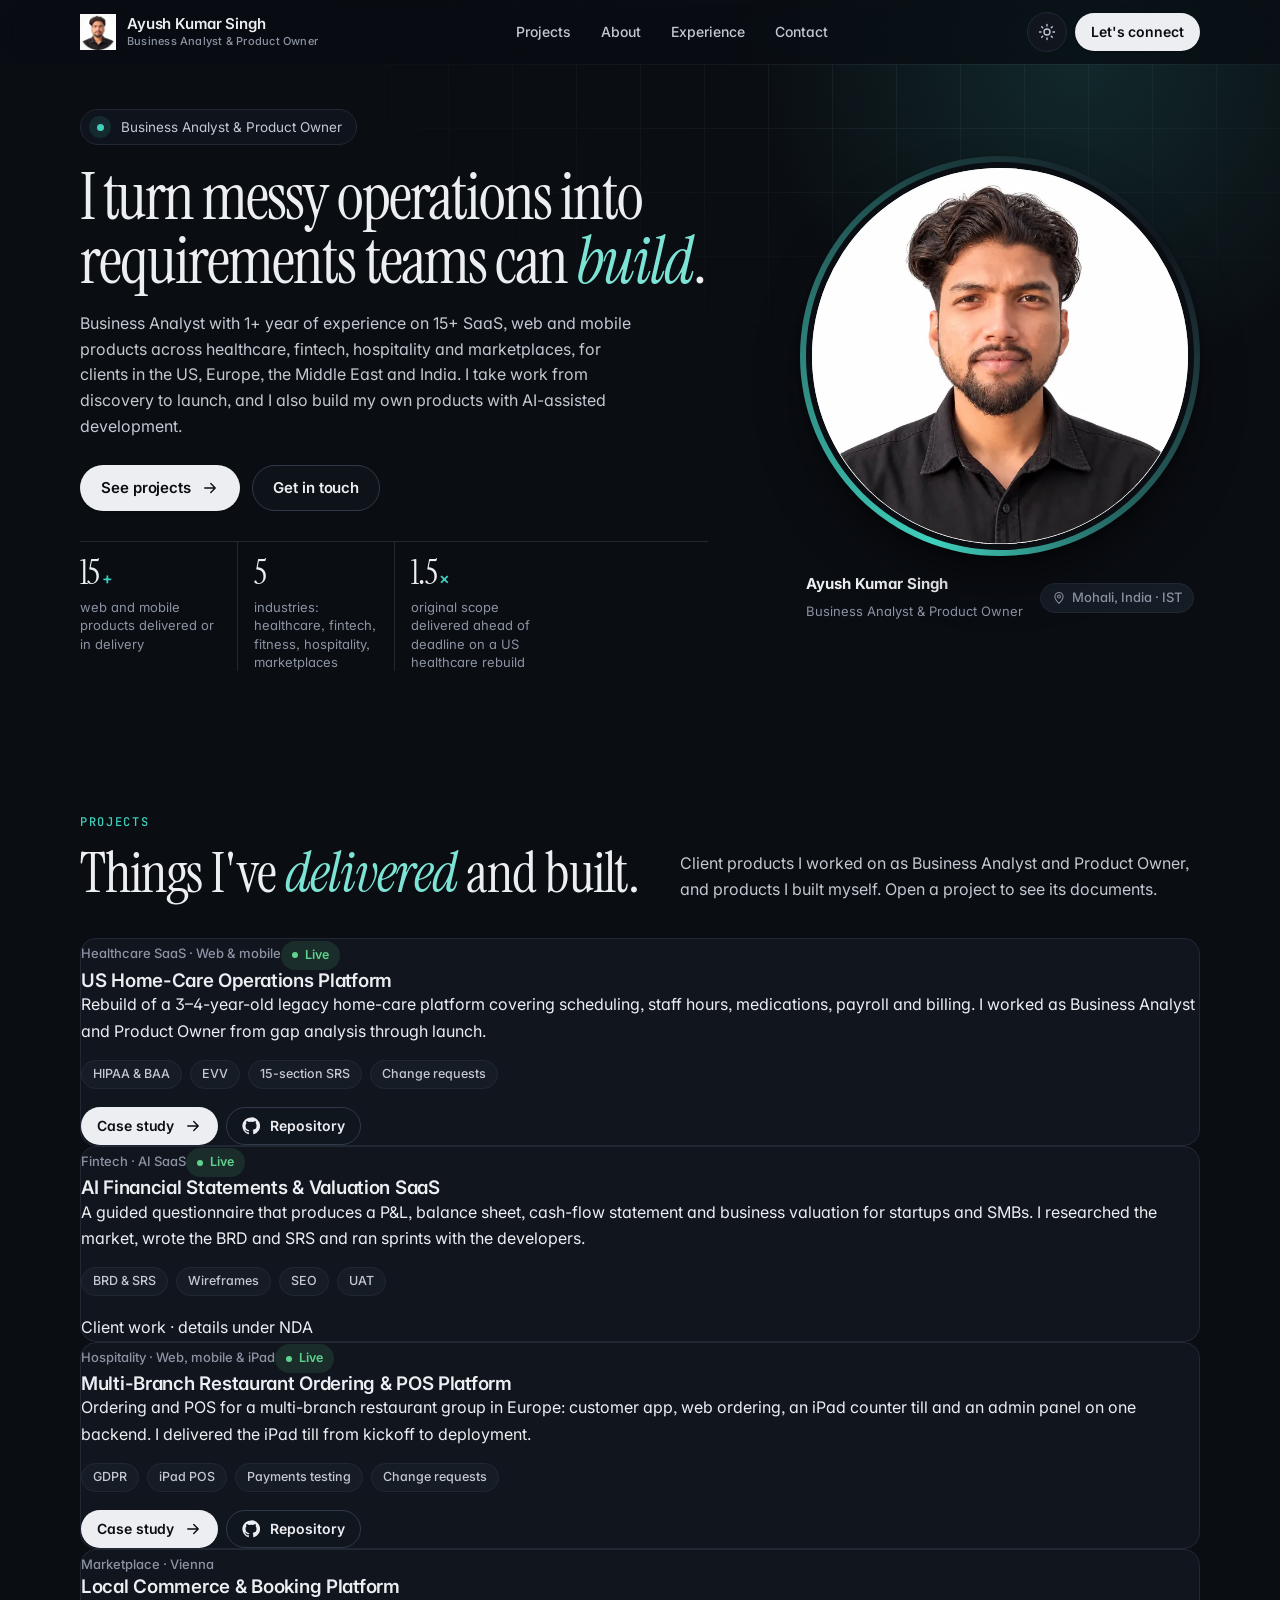
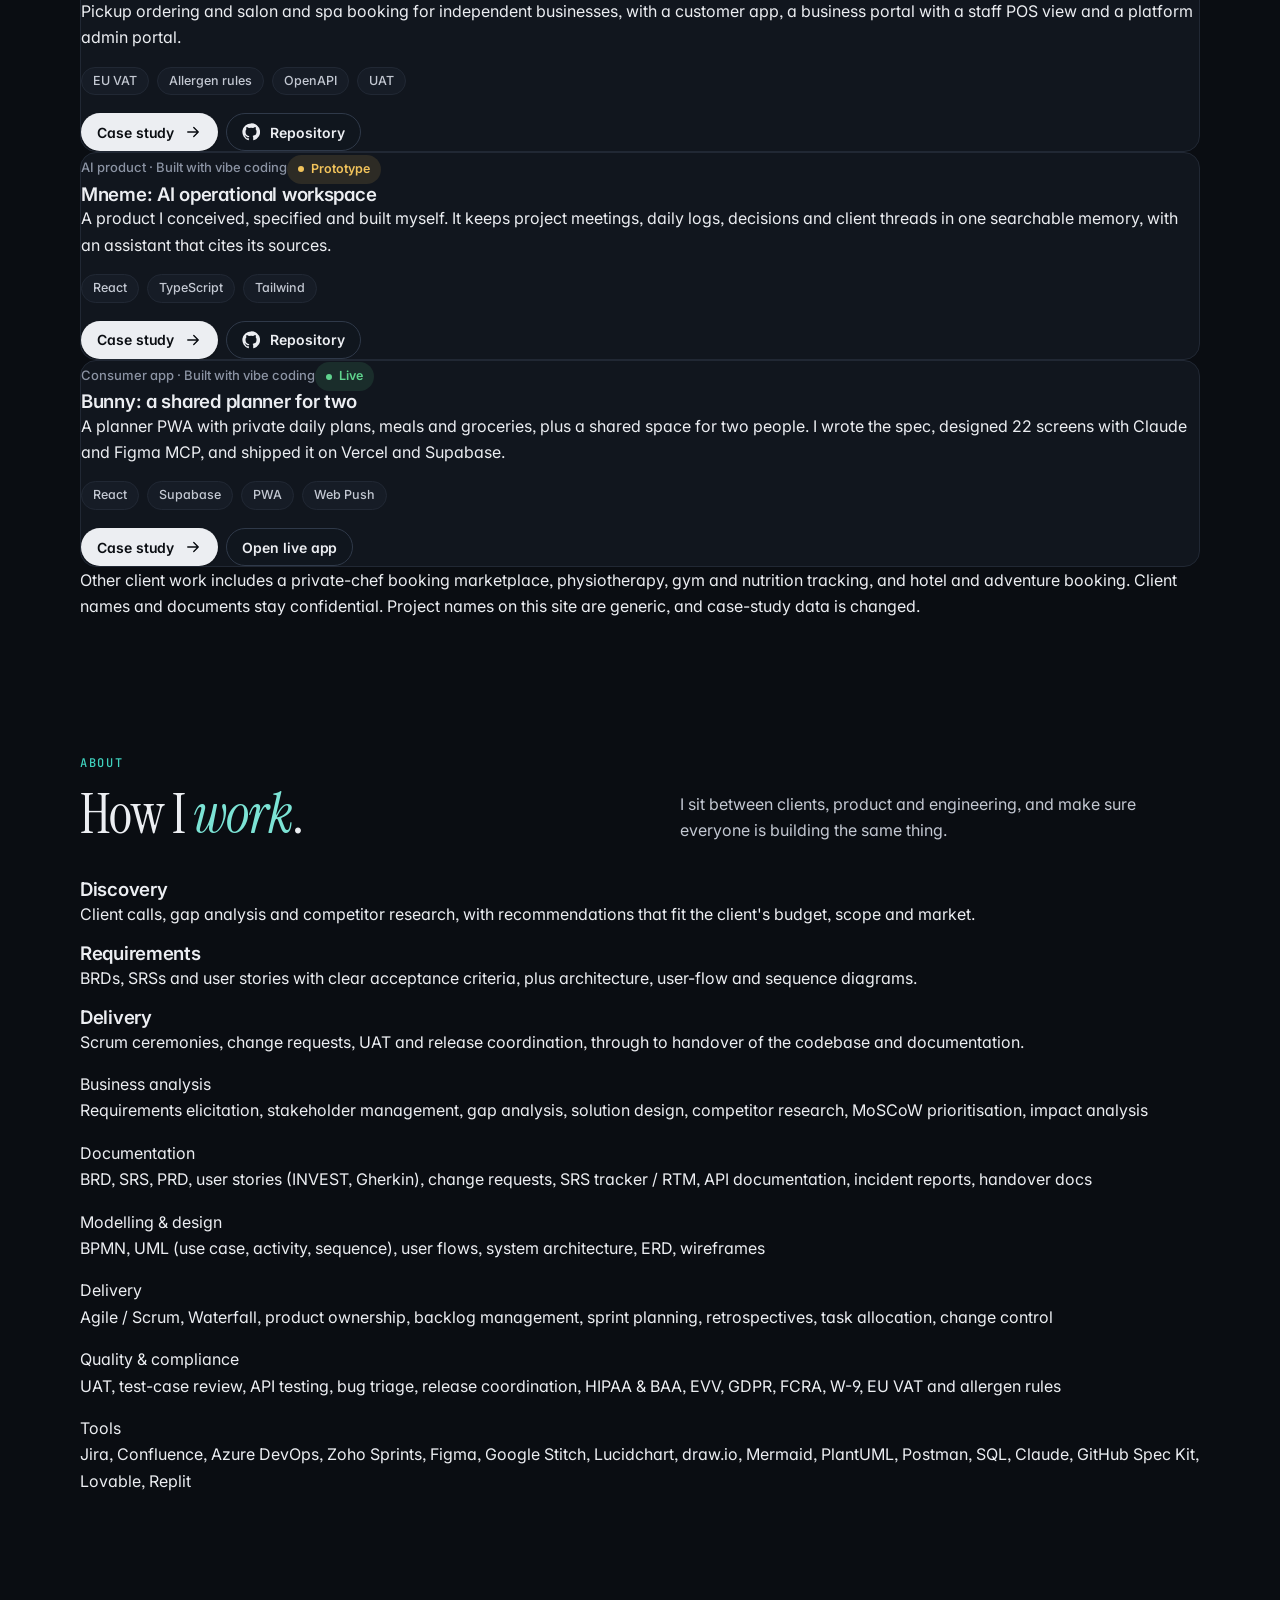
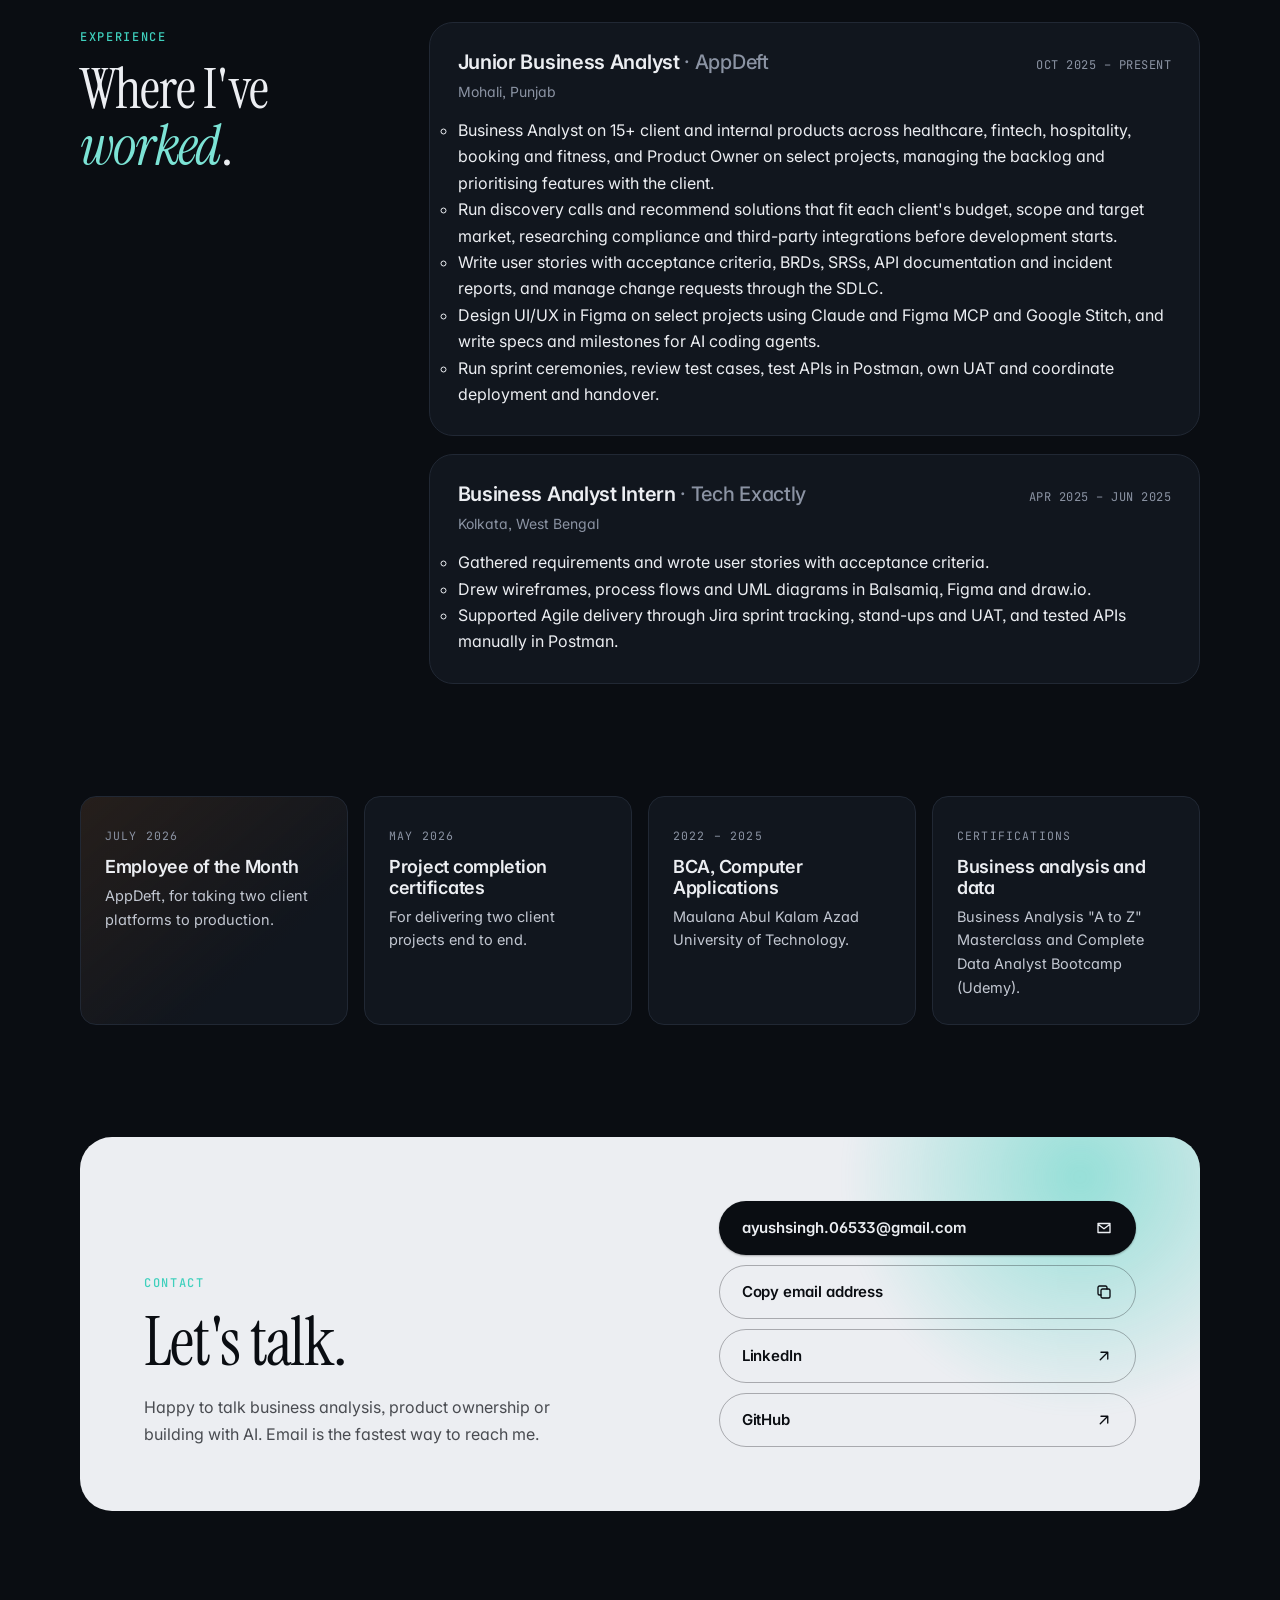
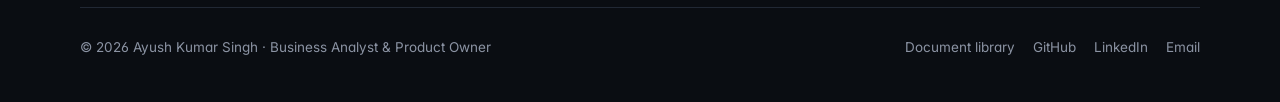
==== commit 6ba39536: "Simplify home page and update project content" ====
--- a/index.html
+++ b/index.html
@@ -3,15 +3,15 @@
 <head>
 <meta charset="utf-8">
 <meta name="viewport" content="width=device-width, initial-scale=1">
-<title>Ayush Kumar Singh · Business Analyst</title>
-<meta name="description" content="Business Analyst for healthcare and SaaS products: discovery, BRD and SRS, user stories, process and data modeling, sprint delivery, UAT and change control. Three public case studies with every document open to read.">
+<title>Ayush Kumar Singh · Business Analyst &amp; Product Owner</title>
+<meta name="description" content="Business Analyst and Product Owner for SaaS, web and mobile products: requirements, BRD and SRS, UAT and Agile delivery, plus products I built myself with AI-assisted development.">
 <meta name="author" content="Ayush Kumar Singh">
 <link rel="canonical" href="https://ayushsingh0456.github.io/">
 <meta name="theme-color" content="#f6f4ef" media="(prefers-color-scheme: light)">
 <meta name="theme-color" content="#0a0d12" media="(prefers-color-scheme: dark)">
 <meta property="og:type" content="website">
-<meta property="og:title" content="Ayush Kumar Singh · Business Analyst">
-<meta property="og:description" content="Business Analyst for healthcare and SaaS products: discovery, BRD and SRS, user stories, process and data modeling, sprint delivery, UAT and change control. Three public case studies with every document open to read.">
+<meta property="og:title" content="Ayush Kumar Singh · Business Analyst &amp; Product Owner">
+<meta property="og:description" content="Business Analyst and Product Owner for SaaS, web and mobile products: requirements, BRD and SRS, UAT and Agile delivery, plus products I built myself with AI-assisted development.">
 <meta property="og:url" content="https://ayushsingh0456.github.io/">
 <meta property="og:image" content="https://ayushsingh0456.github.io/assets/og.png">
 <meta name="twitter:card" content="summary_large_image">
@@ -19,15 +19,15 @@
 <link rel="preconnect" href="https://fonts.googleapis.com"><link rel="preconnect" href="https://fonts.gstatic.com" crossorigin><link href="https://fonts.googleapis.com/css2?family=Inter:wght@400;500;600;700&family=Instrument+Serif:ital@0;1&family=JetBrains+Mono:wght@400;500;600&display=swap" rel="stylesheet">
 <link rel="stylesheet" href="css/styles.css">
 <script>(function(){try{var t=localStorage.getItem("theme");if(t==="light"||t==="dark")document.documentElement.setAttribute("data-theme",t);}catch(e){}})();</script>
-<script type="application/ld+json">{"@context":"https://schema.org","@type":"Person","name":"Ayush Kumar Singh","jobTitle":"Business Analyst","image":"https://ayushsingh0456.github.io/assets/img/ayush.jpg","url":"https://ayushsingh0456.github.io/","address":{"@type":"PostalAddress","addressLocality":"Mohali","addressRegion":"Punjab","addressCountry":"IN"},"sameAs":["https://www.linkedin.com/in/ayush-singh-914495189/","https://github.com/ayushsingh0456"],"knowsAbout":["Business analysis","Requirements engineering","SDLC","Agile and Scrum","BRD","SRS","User stories","UAT","Change control","Healthcare SaaS","HIPAA","Spec-driven development"]}</script>
+<script type="application/ld+json">{"@context":"https://schema.org","@type":"Person","name":"Ayush Kumar Singh","jobTitle":"Business Analyst & Product Owner","image":"https://ayushsingh0456.github.io/assets/img/ayush.jpg","url":"https://ayushsingh0456.github.io/","address":{"@type":"PostalAddress","addressLocality":"Mohali","addressRegion":"Punjab","addressCountry":"IN"},"sameAs":["https://www.linkedin.com/in/ayush-singh-914495189/","https://github.com/ayushsingh0456"],"knowsAbout":["Business analysis","Requirements engineering","SDLC","Agile and Scrum","BRD","SRS","User stories","UAT","Change control","Healthcare SaaS","HIPAA","Spec-driven development"]}</script>
 </head>
 <body>
 <a class="skip-link" href="#content">Skip to content</a>
 <svg width="0" height="0" style="position:absolute" aria-hidden="true"><symbol id="i-github" viewBox="0 0 24 24"><g fill="none" stroke="currentColor" stroke-width="1.8" stroke-linecap="round" stroke-linejoin="round"><path fill="currentColor" stroke="none" d="M12 .5a11.5 11.5 0 0 0-3.64 22.41c.58.1.79-.25.79-.56v-2c-3.2.7-3.88-1.37-3.88-1.37-.53-1.33-1.28-1.69-1.28-1.69-1.05-.71.08-.7.08-.7 1.16.08 1.77 1.19 1.77 1.19 1.03 1.77 2.71 1.26 3.37.96.1-.75.4-1.26.73-1.55-2.55-.29-5.24-1.28-5.24-5.68 0-1.26.45-2.28 1.19-3.09-.12-.29-.52-1.46.11-3.04 0 0 .97-.31 3.17 1.18a11 11 0 0 1 5.77 0c2.2-1.49 3.17-1.18 3.17-1.18.63 1.58.23 2.75.11 3.04.74.81 1.19 1.83 1.19 3.09 0 4.41-2.69 5.38-5.26 5.67.41.36.78 1.06.78 2.14v3.17c0 .31.21.67.8.56A11.5 11.5 0 0 0 12 .5Z"/></g></symbol><symbol id="i-linkedin" viewBox="0 0 24 24"><g fill="none" stroke="currentColor" stroke-width="1.8" stroke-linecap="round" stroke-linejoin="round"><path fill="currentColor" stroke="none" d="M20.45 20.45h-3.56v-5.57c0-1.33-.02-3.04-1.85-3.04-1.86 0-2.14 1.45-2.14 2.94v5.67H9.35V9h3.41v1.56h.05c.48-.9 1.64-1.85 3.37-1.85 3.6 0 4.27 2.37 4.27 5.46v6.28ZM5.34 7.43a2.06 2.06 0 1 1 0-4.13 2.06 2.06 0 0 1 0 4.13ZM7.12 20.45H3.56V9h3.56v11.45ZM22.22 0H1.77C.79 0 0 .77 0 1.73v20.54C0 23.23.79 24 1.77 24h20.45c.98 0 1.78-.77 1.78-1.73V1.73C24 .77 23.2 0 22.22 0Z"/></g></symbol><symbol id="i-mail" viewBox="0 0 24 24"><g fill="none" stroke="currentColor" stroke-width="1.8" stroke-linecap="round" stroke-linejoin="round"><path d="M4 6h16v12H4zM4 7l8 6 8-6"/></g></symbol><symbol id="i-sun" viewBox="0 0 24 24"><g fill="none" stroke="currentColor" stroke-width="1.8" stroke-linecap="round" stroke-linejoin="round"><circle cx="12" cy="12" r="4"/><path d="M12 2v2M12 20v2M4.9 4.9l1.4 1.4M17.7 17.7l1.4 1.4M2 12h2M20 12h2M4.9 19.1l1.4-1.4M17.7 6.3l1.4-1.4"/></g></symbol><symbol id="i-moon" viewBox="0 0 24 24"><g fill="none" stroke="currentColor" stroke-width="1.8" stroke-linecap="round" stroke-linejoin="round"><path d="M20 14.5A8.5 8.5 0 0 1 9.5 4a8.5 8.5 0 1 0 10.5 10.5Z"/></g></symbol><symbol id="i-arrow" viewBox="0 0 24 24"><g fill="none" stroke="currentColor" stroke-width="1.8" stroke-linecap="round" stroke-linejoin="round"><path d="M5 12h14M13 6l6 6-6 6"/></g></symbol><symbol id="i-arrow-left" viewBox="0 0 24 24"><g fill="none" stroke="currentColor" stroke-width="1.8" stroke-linecap="round" stroke-linejoin="round"><path d="M19 12H5M11 6l-6 6 6 6"/></g></symbol><symbol id="i-arrow-ur" viewBox="0 0 24 24"><g fill="none" stroke="currentColor" stroke-width="1.8" stroke-linecap="round" stroke-linejoin="round"><path d="M7 17 17 7M8 7h9v9"/></g></symbol><symbol id="i-chev" viewBox="0 0 24 24"><g fill="none" stroke="currentColor" stroke-width="1.8" stroke-linecap="round" stroke-linejoin="round"><path d="m6 9 6 6 6-6"/></g></symbol><symbol id="i-chev-left" viewBox="0 0 24 24"><g fill="none" stroke="currentColor" stroke-width="1.8" stroke-linecap="round" stroke-linejoin="round"><path d="m15 6-6 6 6 6"/></g></symbol><symbol id="i-chev-right" viewBox="0 0 24 24"><g fill="none" stroke="currentColor" stroke-width="1.8" stroke-linecap="round" stroke-linejoin="round"><path d="m9 6 6 6-6 6"/></g></symbol><symbol id="i-copy" viewBox="0 0 24 24"><g fill="none" stroke="currentColor" stroke-width="1.8" stroke-linecap="round" stroke-linejoin="round"><rect x="8" y="8" width="12" height="12" rx="2"/><path d="M16 8V6a2 2 0 0 0-2-2H6a2 2 0 0 0-2 2v8a2 2 0 0 0 2 2h2"/></g></symbol><symbol id="i-award" viewBox="0 0 24 24"><g fill="none" stroke="currentColor" stroke-width="1.8" stroke-linecap="round" stroke-linejoin="round"><circle cx="12" cy="9" r="6"/><path d="m8.5 14-1.5 8 5-3 5 3-1.5-8"/></g></symbol><symbol id="i-lock" viewBox="0 0 24 24"><g fill="none" stroke="currentColor" stroke-width="1.8" stroke-linecap="round" stroke-linejoin="round"><rect x="5" y="11" width="14" height="10" rx="2"/><path d="M8 11V8a4 4 0 0 1 8 0v3"/></g></symbol><symbol id="i-menu" viewBox="0 0 24 24"><g fill="none" stroke="currentColor" stroke-width="1.8" stroke-linecap="round" stroke-linejoin="round"><path d="M4 7h16M4 12h16M4 17h16"/></g></symbol><symbol id="i-pin" viewBox="0 0 24 24"><g fill="none" stroke="currentColor" stroke-width="1.8" stroke-linecap="round" stroke-linejoin="round"><path d="M12 21s-7-6.1-7-11.5a7 7 0 0 1 14 0C19 14.9 12 21 12 21Z"/><circle cx="12" cy="9.5" r="2.5"/></g></symbol><symbol id="i-doc" viewBox="0 0 24 24"><g fill="none" stroke="currentColor" stroke-width="1.8" stroke-linecap="round" stroke-linejoin="round"><path d="M14 3H7a2 2 0 0 0-2 2v14a2 2 0 0 0 2 2h10a2 2 0 0 0 2-2V8z"/><path d="M14 3v5h5M9 13h6M9 17h4"/></g></symbol><symbol id="i-download" viewBox="0 0 24 24"><g fill="none" stroke="currentColor" stroke-width="1.8" stroke-linecap="round" stroke-linejoin="round"><path d="M12 4v11M7 10l5 5 5-5M5 20h14"/></g></symbol><symbol id="i-external" viewBox="0 0 24 24"><g fill="none" stroke="currentColor" stroke-width="1.8" stroke-linecap="round" stroke-linejoin="round"><path d="M14 4h6v6M20 4l-9 9M18 14v5a1 1 0 0 1-1 1H5a1 1 0 0 1-1-1V7a1 1 0 0 1 1-1h5"/></g></symbol><symbol id="i-link" viewBox="0 0 24 24"><g fill="none" stroke="currentColor" stroke-width="1.8" stroke-linecap="round" stroke-linejoin="round"><path d="M10 14a4 4 0 0 0 5.66 0l3-3a4 4 0 0 0-5.66-5.66l-1 1"/><path d="M14 10a4 4 0 0 0-5.66 0l-3 3a4 4 0 0 0 5.66 5.66l1-1"/></g></symbol><symbol id="i-x" viewBox="0 0 24 24"><g fill="none" stroke="currentColor" stroke-width="1.8" stroke-linecap="round" stroke-linejoin="round"><path d="M6 6l12 12M18 6 6 18"/></g></symbol><symbol id="i-search" viewBox="0 0 24 24"><g fill="none" stroke="currentColor" stroke-width="1.8" stroke-linecap="round" stroke-linejoin="round"><circle cx="11" cy="11" r="7"/><path d="m20 20-3.5-3.5"/></g></symbol><symbol id="i-compass" viewBox="0 0 24 24"><g fill="none" stroke="currentColor" stroke-width="1.8" stroke-linecap="round" stroke-linejoin="round"><circle cx="12" cy="12" r="9"/><path d="m15.5 8.5-2 5-5 2 2-5z"/></g></symbol><symbol id="i-calendar" viewBox="0 0 24 24"><g fill="none" stroke="currentColor" stroke-width="1.8" stroke-linecap="round" stroke-linejoin="round"><rect x="4" y="5" width="16" height="15" rx="2"/><path d="M4 10h16M9 3v4M15 3v4"/></g></symbol><symbol id="i-check" viewBox="0 0 24 24"><g fill="none" stroke="currentColor" stroke-width="1.8" stroke-linecap="round" stroke-linejoin="round"><path d="M4 12.5 9 17l11-11"/></g></symbol><symbol id="i-checklist" viewBox="0 0 24 24"><g fill="none" stroke="currentColor" stroke-width="1.8" stroke-linecap="round" stroke-linejoin="round"><path d="M9 6h11M9 12h11M9 18h11"/><path d="m3.5 6 1.5 1.5L7.5 5M3.5 12l1.5 1.5L7.5 11M3.5 18l1.5 1.5L7.5 17"/></g></symbol><symbol id="i-users" viewBox="0 0 24 24"><g fill="none" stroke="currentColor" stroke-width="1.8" stroke-linecap="round" stroke-linejoin="round"><circle cx="9" cy="8" r="3.5"/><path d="M2.5 20a6.5 6.5 0 0 1 13 0M16 4.5a3.5 3.5 0 0 1 0 7M18 14.5a6.5 6.5 0 0 1 3.5 5.5"/></g></symbol><symbol id="i-sparkle" viewBox="0 0 24 24"><g fill="none" stroke="currentColor" stroke-width="1.8" stroke-linecap="round" stroke-linejoin="round"><path d="M12 3v4M12 17v4M3 12h4M17 12h4M6.3 6.3l2.5 2.5M15.2 15.2l2.5 2.5M6.3 17.7l2.5-2.5M15.2 8.8l2.5-2.5"/></g></symbol><symbol id="i-health" viewBox="0 0 24 24"><g fill="none" stroke="currentColor" stroke-width="1.8" stroke-linecap="round" stroke-linejoin="round"><path d="M12 20s-7.5-4.6-9-9.3C1.9 7.1 4.2 4 7.4 4c2 0 3.6 1.2 4.6 2.8C13 5.2 14.6 4 16.6 4c3.2 0 5.5 3.1 4.4 6.7C19.5 15.4 12 20 12 20Z"/><path d="M8 11h2l1-2 2 4 1-2h2"/></g></symbol><symbol id="i-store" viewBox="0 0 24 24"><g fill="none" stroke="currentColor" stroke-width="1.8" stroke-linecap="round" stroke-linejoin="round"><path d="M4 9 5.5 4h13L20 9M4 9h16v11H4zM4 9a2.7 2.7 0 0 0 5.3 0 2.7 2.7 0 0 0 5.4 0 2.7 2.7 0 0 0 5.3 0M10 20v-5h4v5"/></g></symbol><symbol id="i-utensils" viewBox="0 0 24 24"><g fill="none" stroke="currentColor" stroke-width="1.8" stroke-linecap="round" stroke-linejoin="round"><path d="M7 3v8a2 2 0 0 0 2 2v8M11 3v6a2 2 0 0 1-2 2M3 3v6a2 2 0 0 0 2 2M17 21V3c-2 1-3.5 3.5-3.5 7v3H17"/></g></symbol><symbol id="i-wallet" viewBox="0 0 24 24"><g fill="none" stroke="currentColor" stroke-width="1.8" stroke-linecap="round" stroke-linejoin="round"><path d="M4 7a2 2 0 0 1 2-2h11v4"/><rect x="3" y="7" width="18" height="13" rx="2"/><path d="M16 13.5h2"/></g></symbol><symbol id="i-dumbbell" viewBox="0 0 24 24"><g fill="none" stroke="currentColor" stroke-width="1.8" stroke-linecap="round" stroke-linejoin="round"><path d="M6.5 6.5v11M17.5 6.5v11M3.5 9v6M20.5 9v6M6.5 12h11"/></g></symbol><symbol id="i-hotel" viewBox="0 0 24 24"><g fill="none" stroke="currentColor" stroke-width="1.8" stroke-linecap="round" stroke-linejoin="round"><path d="M3 21V8l9-5 9 5v13M9 21v-6h6v6M8 10h.01M12 10h.01M16 10h.01"/></g></symbol><symbol id="i-cpu" viewBox="0 0 24 24"><g fill="none" stroke="currentColor" stroke-width="1.8" stroke-linecap="round" stroke-linejoin="round"><rect x="6" y="6" width="12" height="12" rx="2"/><path d="M9.5 9.5h5v5h-5zM9 2v4M15 2v4M9 18v4M15 18v4M2 9h4M2 15h4M18 9h4M18 15h4"/></g></symbol><symbol id="i-flow" viewBox="0 0 24 24"><g fill="none" stroke="currentColor" stroke-width="1.8" stroke-linecap="round" stroke-linejoin="round"><rect x="3" y="3" width="7" height="6" rx="1.5"/><rect x="14" y="15" width="7" height="6" rx="1.5"/><path d="M6.5 9v4.5a2 2 0 0 0 2 2H14"/></g></symbol><symbol id="i-shield" viewBox="0 0 24 24"><g fill="none" stroke="currentColor" stroke-width="1.8" stroke-linecap="round" stroke-linejoin="round"><path d="M12 3 4.5 6v6c0 4.4 3.2 7.8 7.5 9 4.3-1.2 7.5-4.6 7.5-9V6z"/><path d="m9 12 2 2 4-4"/></g></symbol><symbol id="i-target" viewBox="0 0 24 24"><g fill="none" stroke="currentColor" stroke-width="1.8" stroke-linecap="round" stroke-linejoin="round"><circle cx="12" cy="12" r="9"/><circle cx="12" cy="12" r="5"/><circle cx="12" cy="12" r="1.5"/></g></symbol><symbol id="i-code" viewBox="0 0 24 24"><g fill="none" stroke="currentColor" stroke-width="1.8" stroke-linecap="round" stroke-linejoin="round"><path d="m8 8-4 4 4 4M16 8l4 4-4 4M14 5l-4 14"/></g></symbol><symbol id="i-layers" viewBox="0 0 24 24"><g fill="none" stroke="currentColor" stroke-width="1.8" stroke-linecap="round" stroke-linejoin="round"><path d="m12 3 9 5-9 5-9-5z"/><path d="m3 13 9 5 9-5"/></g></symbol><symbol id="i-rocket" viewBox="0 0 24 24"><g fill="none" stroke="currentColor" stroke-width="1.8" stroke-linecap="round" stroke-linejoin="round"><path d="M5 15c-1 1-1.5 4-1.5 4.5S6 19 9 18M14.5 4.5c3-1 5-1 5-1s0 2-1 5L12 15l-3-3z"/><path d="M9 12 6.5 11.5 9 8h4M12 15l.5 2.5L16 15v-4"/></g></symbol><symbol id="i-chat" viewBox="0 0 24 24"><g fill="none" stroke="currentColor" stroke-width="1.8" stroke-linecap="round" stroke-linejoin="round"><path d="M4 5h16v11H9l-5 4z"/><path d="M8 9.5h8M8 12.5h5"/></g></symbol></svg>
 <header class="nav">
   <div class="container">
-    <a class="brand" href="#top" aria-label="Portfolio home"><span class="brand-mark"><svg viewBox="0 0 24 24" aria-hidden="true"><path d="M7 3.5h7l4 4V19a1.5 1.5 0 0 1-1.5 1.5h-9A1.5 1.5 0 0 1 6 19V5a1.5 1.5 0 0 1 1-1.5Z"/><path d="M14 3.5V8h4M9 12h6M9 15.5h6"/></svg></span><span class="brand-name">Portfolio<small>Business Analysis</small></span></a>
-    <nav aria-label="Primary"><ul class="nav-links"><li><a href="#work">Work</a></li><li><a href="library.html">Documents</a></li><li><a href="#process">Process</a></li><li><a href="#experience">Experience</a></li><li><a href="#contact">Contact</a></li></ul></nav>
+    <a class="brand" href="#top" aria-label="Portfolio home"><span class="brand-avatar"><img src="assets/img/ayush.webp" alt="" width="36" height="36"></span><span class="brand-name">Ayush Kumar Singh<small>Business Analyst &amp; Product Owner</small></span></a>
+    <nav aria-label="Primary"><ul class="nav-links"><li><a href="#work">Projects</a></li><li><a href="#about">About</a></li><li><a href="#experience">Experience</a></li><li><a href="#contact">Contact</a></li></ul></nav>
     <div class="nav-right">
       <button class="icon-btn theme-toggle" type="button" data-theme-toggle aria-label="Toggle theme"><svg class="i-sun" aria-hidden="true"><use href="#i-sun"/></svg><svg class="i-moon" aria-hidden="true"><use href="#i-moon"/></svg></button>
       <a class="btn btn-primary btn-sm btn-nav" href="#contact">Let&#x27;s connect</a>
@@ -36,233 +36,82 @@
   </div>
   
 </header>
-<nav class="mobile-menu" id="mobile-menu" aria-label="Mobile"><a href="#work">Work</a><a href="library.html">Documents</a><a href="#process">Process</a><a href="#experience">Experience</a><a href="#contact">Contact</a></nav>
+<nav class="mobile-menu" id="mobile-menu" aria-label="Mobile"><a href="#work">Projects</a><a href="#about">About</a><a href="#experience">Experience</a><a href="#contact">Contact</a></nav>
 <main id="content">
 <div class="backdrop" aria-hidden="true"></div>
 <section class="hero" id="top">
   <div class="container hero-grid">
     <div>
-      <span class="hello"><span class="dot"></span>Business Analyst · Healthcare &amp; SaaS</span>
+      <span class="hello"><span class="dot"></span>Business Analyst &amp; Product Owner</span>
       <h1>I turn messy operations into requirements teams can <em>build</em>.</h1>
-      <p class="hero-sub">I lead discovery, write the BRDs and SRSs, model the processes and data, and carry the work through sprints and UAT to a live product, across <strong>15+ web and mobile products</strong> in healthcare, fintech, fitness, hospitality and marketplaces.</p>
-      <div class="hero-cta"><a class="btn btn-primary" href="#work">Explore case studies <svg aria-hidden="true"><use href="#i-arrow"/></svg></a><a class="btn btn-ghost" href="library.html"><svg aria-hidden="true"><use href="#i-doc"/></svg> Browse the document library</a></div>
-      <div class="proof"><div class="proof-item"><b>15<small>+</small></b><span>web and mobile products delivered or in delivery</span></div><div class="proof-item"><b>5</b><span>industry domains</span></div><div class="proof-item"><b>1.5<small>×</small></b><span>original scope delivered ahead of deadline</span></div><div class="proof-item"><b>241</b><span>requirements traced to tests in public case studies</span></div></div>
+      <p class="hero-sub">Business Analyst with 1+ year of experience on 15+ SaaS, web and mobile products across healthcare, fintech, hospitality and marketplaces, for clients in the US, Europe, the Middle East and India. I take work from discovery to launch, and I also build my own products with AI-assisted development.</p>
+      <div class="hero-cta"><a class="btn btn-primary" href="#work">See projects <svg aria-hidden="true"><use href="#i-arrow"/></svg></a><a class="btn btn-ghost" href="#contact">Get in touch</a></div>
+      <div class="proof proof-3"><div class="proof-item"><b>15<small>+</small></b><span>web and mobile products delivered or in delivery</span></div><div class="proof-item"><b>5</b><span>industries: healthcare, fintech, fitness, hospitality, marketplaces</span></div><div class="proof-item"><b>1.5<small>×</small></b><span>original scope delivered ahead of deadline on a US healthcare rebuild</span></div></div>
     </div>
     <div class="portrait">
       <div class="portrait-frame">
         <div class="portrait-ring"><picture><source srcset="assets/img/ayush.webp" type="image/webp"><img src="assets/img/ayush.jpg" alt="Portrait of Ayush Kumar Singh" width="640" height="640" fetchpriority="high"></picture></div>
-        <div class="portrait-caption"><div><b>Ayush Kumar Singh</b><span>Business Analyst</span></div><span class="tag"><svg aria-hidden="true"><use href="#i-pin"/></svg>Mohali, India · IST</span></div>
+        <div class="portrait-caption"><div><b>Ayush Kumar Singh</b><span>Business Analyst &amp; Product Owner</span></div><span class="tag"><svg aria-hidden="true"><use href="#i-pin"/></svg>Mohali, India · IST</span></div>
       </div>
-    </div>
-  </div>
-  <div class="container"><div class="domains reveal"><span class="label">Domains</span><ul><li><svg aria-hidden="true"><use href="#i-health"/></svg>Healthcare</li><li><svg aria-hidden="true"><use href="#i-wallet"/></svg>Fintech</li><li><svg aria-hidden="true"><use href="#i-dumbbell"/></svg>Fitness &amp; nutrition</li><li><svg aria-hidden="true"><use href="#i-utensils"/></svg>Food &amp; hospitality</li><li><svg aria-hidden="true"><use href="#i-store"/></svg>Marketplaces &amp; booking</li><li><svg aria-hidden="true"><use href="#i-cpu"/></svg>AI products</li></ul></div></div>
-</section>
-
-<section class="section" id="about">
-  <div class="container">
-    <div class="section-head reveal"><div><span class="eyebrow">01 · At a glance</span><h2>A BA who writes it down, <em>traces it</em> and sees it ship.</h2></div><p>I sit between clients, product and engineering, and make sure everyone is building the same thing. My strongest work is in regulated, operations-heavy SaaS, where a vague rule becomes a payroll error, a double charge or a compliance gap.</p></div>
-    <div class="bento">
-      <div class="cell span-7 reveal"><span class="k">The documents I write</span><h3>Specifications teams build from, not shelfware</h3><p>Click any of these to open a real example in the reader.</p><div class="docstack"><a href="library.html#doc=tendwell-brd" data-doc="tendwell-brd"><span class="kind" data-k="BRD">BRD</span><b>Business requirements</b><span>US Home-Care Operations Platform</span></a><a href="library.html#doc=quartier-srs" data-doc="quartier-srs"><span class="kind" data-k="SRS">SRS</span><b>Software requirements</b><span>Local Commerce &amp; Booking Platform</span></a><a href="library.html#doc=brasa-business-rules" data-doc="brasa-business-rules"><span class="kind" data-k="BR">BR</span><b>Business rules</b><span>Multi-Branch Restaurant Ordering &amp; POS Platform</span></a><a href="library.html#doc=tendwell-ep-06-evv" data-doc="tendwell-ep-06-evv"><span class="kind" data-k="US">US</span><b>User stories</b><span>US Home-Care Operations Platform</span></a><a href="library.html#doc=quartier-sequence-diagrams" data-doc="quartier-sequence-diagrams"><span class="kind" data-k="SEQ">SEQ</span><b>Sequence diagrams</b><span>Local Commerce &amp; Booking Platform</span></a><a href="library.html#doc=brasa-readme" data-doc="brasa-readme"><span class="kind" data-k="UI">UI</span><b>Wireframes</b><span>Multi-Branch Restaurant Ordering &amp; POS Platform</span></a><a href="library.html#doc=tendwell-test-cases" data-doc="tendwell-test-cases"><span class="kind" data-k="QA">QA</span><b>Test cases</b><span>US Home-Care Operations Platform</span></a><a href="library.html#doc=quartier-change-request-log" data-doc="quartier-change-request-log"><span class="kind" data-k="CR">CR</span><b>Change requests</b><span>Local Commerce &amp; Booking Platform</span></a></div></div>
-      <div class="cell span-5 reveal"><span class="k">By the numbers</span><div class="counters"><div class="counter"><b><span data-count="60">60</span><small>+</small></b><span>modules specified in one SRS, across 7 user roles</span></div><div class="counter"><b><span data-count="674">674</span><small></small></b><span>Gherkin acceptance criteria in public case studies</span></div><div class="counter"><b><span data-count="306">306</span><small></small></b><span>test cases designed and traced to requirements</span></div><div class="counter"><b><span data-count="71">71</span><small></small></b><span>documents open to read in the library</span></div></div></div>
-      <div class="cell span-4 reveal"><span class="k">Standards I write to</span><ul class="list-check"><li><span><b>ISO/IEC/IEEE 29148</b> structure for every SRS</span></li><li><span><b>ISO/IEC 25010</b> quality model for NFRs</span></li><li><span><b>BABOK v3</b> knowledge areas as the working frame</span></li><li><span><b>INVEST</b> stories with <b>Gherkin</b> criteria</span></li><li><span><b>OpenAPI 3.1</b> contracts reviewed against requirements</span></li><li><span><b>BPMN-style</b> flows, <b>UML</b> sequence and state diagrams</span></li></ul></div>
-      <div class="cell span-4 reveal"><span class="k">Compliance scoped from day one</span><ul class="list-check"><li><span><b>HIPAA</b> and BAA for US healthcare</span></li><li><span><b>GDPR</b> and EU consumer rules</span></li><li><span><b>EU food information</b>: the 14 allergens</span></li><li><span><b>VAT</b> and invoicing rules</span></li><li><span><b>FCRA</b> consent and <b>W-9</b> onboarding</span></li><li><span><b>PSD2</b> strong customer authentication</span></li></ul></div>
-      <div class="cell span-4 reveal"><span class="k">AI-assisted, spec-driven delivery</span><p>I write specifications that AI coding agents can build from, then trace what they produce back to the requirements.</p><div class="ai-flow"><div class="ai-step"><b>SPECIFY</b>Scenarios, rules and acceptance criteria</div><div class="ai-step"><b>PLAN</b>Agent plan checked against NFRs</div><div class="ai-step"><b>BUILD</b>Agents or a vibe-coded prototype</div><div class="ai-step"><b>VERIFY</b>Traced back and tested</div></div><ul class="tags" style="margin-top:16px"><li class="tag tag-tech">GitHub Spec Kit</li><li class="tag tag-tech">Amazon Kiro</li><li class="tag tag-tech">Claude + Figma MCP</li><li class="tag tag-tech">Google Stitch</li></ul><p style="margin-top:14px"><button class="link-arrow" type="button" data-doc="tendwell-spec" style="all:unset;cursor:pointer;font-weight:600;font-size:14.5px;color:var(--accent-ink)">Open a real spec pack →</button></p></div>
     </div>
   </div>
 </section>
 
 <section class="section" id="work">
   <div class="container">
-    <div class="section-head reveal"><div><span class="eyebrow">02 · Selected work</span><h2>Case studies with the <em>documents</em> to prove them.</h2></div><p>Three public case studies you can open down to the last test case, plus client work described at the level my agreements allow.</p></div>
-    <div class="chips work-filters" data-work-filters role="group" aria-label="Filter case studies"><button class="chip" type="button" data-filter="all" aria-pressed="true">All</button><button class="chip" type="button" data-filter="healthcare" aria-pressed="false">Healthcare</button><button class="chip" type="button" data-filter="commerce" aria-pressed="false">Commerce &amp; food</button><button class="chip" type="button" data-filter="product" aria-pressed="false">Product &amp; AI</button><button class="chip" type="button" data-filter="public" aria-pressed="false">Open documents</button><button class="chip" type="button" data-filter="client" aria-pressed="false">Client work</button></div>
-    <div class="work-grid"><article class="case reveal case-featured" data-tags="healthcare public">
-  <div class="case-visual" aria-hidden="true"><img src="assets/img/cover-tendwell-wide.webp" alt="" loading="lazy"></div>
-  <div class="case-body">
-    <div class="fb-left"><div class="case-top"><span class="case-kicker">Healthcare SaaS · Public case study</span><span class="status status-public">Open documents</span></div>
-    <h3 class="case-title"><a class="case-link" href="case-studies/tendwell.html">US Home-Care Operations Platform: making home care <em>provable</em>, from visit to invoice</a></h3>
-    <p class="case-desc">End-to-end analysis for a fictional multi-tenant platform: scheduling, electronic visit verification, eMAR, payroll export and billing. Every requirement traces to an objective, rules, stories, API operations and tests.</p></div>
-    <div class="fb-right"><div class="metrics"><div class="metric"><b>93</b><span>functional requirements in an IEEE 29148 SRS</span></div><div class="metric"><b>294</b><span>Gherkin acceptance criteria</span></div><div class="metric"><b>118</b><span>test cases; no requirement untested</span></div></div>
-    <ul class="tags case-tech" aria-label="Technology"><li class="tag tag-tech">React 18</li><li class="tag tag-tech">React Native</li><li class="tag tag-tech">NestJS</li><li class="tag tag-tech">PostgreSQL</li><li class="tag tag-tech">AWS</li><li class="tag tag-tech">Stripe</li></ul>
-    <div class="case-actions"><a class="btn btn-primary btn-sm" href="case-studies/tendwell.html">Read case study <svg aria-hidden="true"><use href="#i-arrow"/></svg></a><button class="btn btn-ghost btn-sm" type="button" data-doc="tendwell-brd"><svg aria-hidden="true"><use href="#i-doc"/></svg> Open the BRD</button><a class="btn btn-ghost btn-sm" href="https://github.com/ayushsingh0456/us-home-care-operations-platform" target="_blank" rel="noopener"><svg aria-hidden="true"><use href="#i-github"/></svg> Repository</a></div></div>
-  </div>
-</article><article class="case reveal" data-tags="commerce public">
-  <div class="case-visual" aria-hidden="true"><img src="assets/img/cover-quartier.webp" alt="" loading="lazy"></div>
-  <div class="case-body">
-    <div class="fb-left"><div class="case-top"><span class="case-kicker">Local commerce · Public case study</span><span class="status status-public">Open documents</span></div>
-    <h3 class="case-title"><a class="case-link" href="case-studies/quartier.html">Local Commerce &amp; Booking Platform: one app for the cafés, salons and spas on your <em>street</em></a></h3>
-    <p class="case-desc">A German-first platform where independent businesses take pickup orders and appointments: a customer app, a business portal with a POS order board, and a platform admin on one backend.</p></div>
-    <div class="fb-right"><div class="metrics"><div class="metric"><b>76</b><span>functional requirements</span></div><div class="metric"><b>166</b><span>Gherkin acceptance criteria</span></div><div class="metric"><b>98</b><span>test cases</span></div></div>
-    <ul class="tags case-tech" aria-label="Technology"><li class="tag tag-tech">Flutter</li><li class="tag tag-tech">React + TypeScript</li><li class="tag tag-tech">NestJS</li><li class="tag tag-tech">PostgreSQL</li><li class="tag tag-tech">Redis</li></ul>
-    <div class="case-actions"><a class="btn btn-primary btn-sm" href="case-studies/quartier.html">Read case study <svg aria-hidden="true"><use href="#i-arrow"/></svg></a><button class="btn btn-ghost btn-sm" type="button" data-doc="quartier-srs"><svg aria-hidden="true"><use href="#i-doc"/></svg> Open the SRS</button><a class="btn btn-ghost btn-sm" href="https://github.com/ayushsingh0456/local-commerce-booking-platform" target="_blank" rel="noopener"><svg aria-hidden="true"><use href="#i-github"/></svg> Repository</a></div></div>
-  </div>
-</article><article class="case reveal" data-tags="commerce public">
-  <div class="case-visual" aria-hidden="true"><img src="assets/img/cover-brasa.webp" alt="" loading="lazy"></div>
-  <div class="case-body">
-    <div class="fb-left"><div class="case-top"><span class="case-kicker">Restaurant ordering &amp; POS · Public case study</span><span class="status status-public">Open documents</span></div>
-    <h3 class="case-title"><a class="case-link" href="case-studies/brasa.html">Multi-Branch Restaurant Ordering &amp; POS Platform: pickup orders, an iPad till and a kitchen that never <em>overbooks</em></a></h3>
-    <p class="case-desc">Four apps on one backend for a fictional four-branch grill restaurant: customer app and web ordering, an iPad counter till and live kitchen boards.</p></div>
-    <div class="fb-right"><div class="metrics"><div class="metric"><b>72</b><span>functional requirements</span></div><div class="metric"><b>214</b><span>Gherkin acceptance criteria</span></div><div class="metric"><b>90</b><span>test cases</span></div></div>
-    <ul class="tags case-tech" aria-label="Technology"><li class="tag tag-tech">Flutter</li><li class="tag tag-tech">React 18 + Redux</li><li class="tag tag-tech">Node.js</li><li class="tag tag-tech">MongoDB</li><li class="tag tag-tech">Socket.IO</li></ul>
-    <div class="case-actions"><a class="btn btn-primary btn-sm" href="case-studies/brasa.html">Read case study <svg aria-hidden="true"><use href="#i-arrow"/></svg></a><button class="btn btn-ghost btn-sm" type="button" data-doc="brasa-business-rules"><svg aria-hidden="true"><use href="#i-doc"/></svg> Open the rules</button><a class="btn btn-ghost btn-sm" href="https://github.com/ayushsingh0456/multi-branch-restaurant-ordering-pos-platform" target="_blank" rel="noopener"><svg aria-hidden="true"><use href="#i-github"/></svg> Repository</a></div></div>
-  </div>
-</article><article class="case reveal" data-tags="healthcare client">
-  <div class="case-visual is-svg" aria-hidden="true"><svg viewBox="0 0 720 324" preserveAspectRatio="xMidYMid slice">
-                <rect class="v-bg" width="720" height="324"/>
-                <g transform="translate(36 36)">
-                  <rect class="v-card" x="0" y="0" width="648" height="252" rx="14"/>
-                  <text class="v-label" x="20" y="30">SCHEDULE → CLOCK-IN → MEDICATION → PAYROLL → BILLING</text>
-                  <g transform="translate(20 52)">
-                    <text class="v-label" x="0" y="14">MON</text><text class="v-label" x="0" y="54">TUE</text><text class="v-label" x="0" y="94">WED</text><text class="v-label" x="0" y="134">THU</text><text class="v-label" x="0" y="174">FRI</text>
-                    <rect x="52" y="0" width="150" height="22" rx="6" class="v-accent-soft"/><rect x="220" y="0" width="110" height="22" rx="6" class="v-accent"/>
-                    <rect x="52" y="40" width="210" height="22" rx="6" class="v-accent"/><rect x="280" y="40" width="90" height="22" rx="6" class="v-warm-soft"/>
-                    <rect x="100" y="80" width="170" height="22" rx="6" class="v-accent-soft"/><rect x="290" y="80" width="120" height="22" rx="6" class="v-accent"/>
-                    <rect x="52" y="120" width="120" height="22" rx="6" class="v-warm"/><rect x="190" y="120" width="170" height="22" rx="6" class="v-accent-soft"/>
-                    <rect x="52" y="160" width="250" height="22" rx="6" class="v-accent"/>
-                  </g>
-                  <g transform="translate(470 56)">
-                    <rect x="0" y="0" width="156" height="72" rx="12" class="v-accent-soft"/>
-                    <text class="v-label" x="14" y="24">SCOPE DELIVERED</text><text x="14" y="56" style="font-family:var(--font-display);font-size:30px;fill:var(--text)">1.5×</text>
-                    <rect x="0" y="90" width="156" height="72" rx="12" class="v-warm-soft"/>
-                    <text class="v-label" x="14" y="114">USER ROLES · MODULES</text><text x="14" y="146" style="font-family:var(--font-display);font-size:30px;fill:var(--text)">7 · 60+</text>
-                  </g>
-                </g>
-              </svg></div>
-  <div class="case-body">
-    <div class="fb-left"><div class="case-top"><span class="case-kicker">US home-care operations SaaS · Client work</span><span class="status status-live">Live</span></div>
-    <h3 class="case-title"><a class="case-link" href="case-studies/healthcare-ops-rebuild.html">Rebuilding a care-agency platform nobody had <em>documented</em></a></h3>
-    <p class="case-desc">Took over a 3 to 4-year-old web and mobile platform with no original developers. I won approval for a full rebuild, specified it and ran delivery to production.</p></div>
-    <div class="fb-right"><div class="metrics"><div class="metric"><b>1.5×</b><span>original scope, ahead of the deadline</span></div><div class="metric"><b>60+</b><span>modules across 7 user roles</span></div><div class="metric"><b>~1,000</b><span>extra dev hours from features I recommended</span></div></div>
-    <ul class="tags case-tech" aria-label="Technology"><li class="tag tag-tech">Laravel 12</li><li class="tag tag-tech">MySQL 8</li><li class="tag tag-tech">Stripe</li><li class="tag tag-tech">Twilio</li><li class="tag tag-tech">Google Maps</li><li class="tag tag-tech">Docker</li></ul>
-    <div class="case-actions"><a class="btn btn-primary btn-sm" href="case-studies/healthcare-ops-rebuild.html">Read case study <svg aria-hidden="true"><use href="#i-arrow"/></svg></a></div></div>
-  </div>
-</article><article class="case reveal" data-tags="product">
-  <div class="case-visual is-svg" aria-hidden="true"><svg viewBox="0 0 720 324" preserveAspectRatio="xMidYMid slice">
-                <rect class="v-bg" width="720" height="324"/>
-                <g transform="translate(36 30)">
-                  <rect class="v-card" x="0" y="0" width="648" height="264" rx="14"/>
-                  <rect x="0" y="0" width="140" height="264" rx="14" class="v-accent-soft"/>
-                  <g transform="translate(18 28)">
-                    <rect x="0" y="0" width="96" height="12" rx="6" class="v-accent"/>
-                    <rect x="0" y="30" width="80" height="10" rx="5" class="v-soft"/><rect x="0" y="54" width="88" height="10" rx="5" class="v-soft"/><rect x="0" y="78" width="70" height="10" rx="5" class="v-soft"/><rect x="0" y="102" width="84" height="10" rx="5" class="v-soft"/><rect x="0" y="126" width="64" height="10" rx="5" class="v-soft"/>
-                  </g>
-                  <text class="v-label" x="166" y="34">TODAY · NEEDS ATTENTION</text>
-                  <rect class="v-card" x="166" y="48" width="220" height="86" rx="12"/><text class="v-title" x="182" y="76">Daily log</text><text class="v-label" x="182" y="98">done · blockers · tomorrow</text><text class="v-label" x="182" y="118">under 30 seconds</text>
-                  <rect class="v-card" x="400" y="48" width="226" height="86" rx="12"/><text class="v-title" x="416" y="76">Decision captured</text><text class="v-label" x="416" y="98">linked to meeting + thread</text><circle cx="600" cy="72" r="6" class="v-warm"/>
-                  <rect class="v-card" x="166" y="148" width="460" height="96" rx="12"/>
-                  <text class="v-label" x="182" y="174">ASK ANYTHING ABOUT YOUR WORKSPACE</text>
-                  <rect x="182" y="186" width="300" height="12" rx="6" class="v-soft"/><rect x="182" y="208" width="220" height="12" rx="6" class="v-soft"/>
-                  <rect x="500" y="186" width="110" height="34" rx="17" class="v-accent"/><text x="520" y="208" style="font-family:var(--font-sans);font-size:12px;font-weight:600;fill:var(--bg)">3 sources</text>
-                </g>
-              </svg></div>
-  <div class="case-body">
-    <div class="fb-left"><div class="case-top"><span class="case-kicker">Product concept · Built with vibe coding</span><span class="status status-concept">Prototype</span></div>
-    <h3 class="case-title"><a class="case-link" href="case-studies/mneme.html">Mneme: one searchable memory for project <em>delivery</em></a></h3>
-    <p class="case-desc">An AI operational workspace I conceived, specified and built myself with vibe coding. It keeps meetings, daily logs, decisions and client threads in one place, so &quot;why did we decide this?&quot; has an answer with sources.</p></div>
-    <div class="fb-right"><div class="metrics"><div class="metric"><b>12</b><span>screens I designed and built</span></div><div class="metric"><b>&lt;30s</b><span>target time for a daily log</span></div><div class="metric"><b>1</b><span>timeline per project</span></div></div>
-    <ul class="tags case-tech" aria-label="Technology"><li class="tag tag-tech">React</li><li class="tag tag-tech">TypeScript</li><li class="tag tag-tech">TanStack Start</li><li class="tag tag-tech">shadcn/ui</li><li class="tag tag-tech">Cloudflare Workers</li></ul>
-    <div class="case-actions"><a class="btn btn-primary btn-sm" href="case-studies/mneme.html">Read case study <svg aria-hidden="true"><use href="#i-arrow"/></svg></a><a class="btn btn-ghost btn-sm" href="https://github.com/ayushsingh0456/context-hub" target="_blank" rel="noopener"><svg aria-hidden="true"><use href="#i-github"/></svg> Repository</a></div></div>
-  </div>
-</article></div>
-    <div class="more-projects">
-      <div class="reveal"><span class="eyebrow">More client work</span><h3>Delivered under NDA</h3><p>Client names, screens and documents stay confidential. These summaries cover my role and deliverables only.</p><p class="also">Also delivered: physiotherapy, gym and nutrition tracking, hotel and adventure booking, document management, calendar and scheduling platforms, and internal tools.</p></div>
-      <div><ul class="proj-list"><li><details class="proj">
-  <summary><div><div class="proj-name">AI financial planning SaaS</div><div class="proj-sub">Fintech · Startups and SMBs</div></div><span class="status status-live">Live</span><span class="chev"><svg aria-hidden="true"><use href="#i-chev"/></svg></span></summary>
-  <div class="proj-body"><p>An AI tool that builds forecasts, financial statements and a business valuation for startups and small businesses.</p><ul><li>Turned the founder&#x27;s idea into a guided questionnaire that produces a ready financial plan.</li><li>Planned sprints, tracked tasks and managed change requests through to a live launch.</li><li>Compared competing finance tools to shape positioning and subscription plans.</li></ul><p class="deliv"><b>Deliverables:</b> BRD, SRS, change requests, SRS tracker, system architecture and user-flow diagrams, sprint plans</p></div>
-</details></li><li><details class="proj">
-  <summary><div><div class="proj-name">Private-chef booking marketplace</div><div class="proj-sub">Marketplace · iOS and Android · United States</div></div><span class="status status-progress">In progress</span><span class="chev"><svg aria-hidden="true"><use href="#i-chev"/></svg></span></summary>
-  <div class="proj-body"><p>An app where customers book home chefs and meal packages for events.</p><ul><li>Took over mid-project from the previous BA, reviewed scope and closed requirement gaps.</li><li>Researched US onboarding rules for independent chefs: ID and work-permit checks, background-check consent under FCRA, and W-9 tax forms.</li><li>Mapped the full booking journey: request, approval, service, add-ons, cancellation and payout.</li></ul><p class="deliv"><b>Deliverables:</b> BRD, SRS, change requests, action-item tracker, system architecture, sequence and user-flow diagrams</p></div>
-</details></li><li><details class="proj">
-  <summary><div><div class="proj-name">Multi-business local commerce platform</div><div class="proj-sub">Commerce and POS · Austria</div></div><span class="status status-progress">In progress</span><span class="chev"><svg aria-hidden="true"><use href="#i-chev"/></svg></span></summary>
-  <div class="proj-body"><p>A customer app, a business portal with POS, and an admin console for restaurants, salons and spas.</p><ul><li>Defined 3 connected apps serving 9 business types, and I&#x27;m writing the module-wise SRS and tracker.</li><li>Adapted requirements for Austria: German-first content, VAT-inclusive pricing and EU allergen rules.</li><li>Plan and run the sprints.</li></ul><p class="deliv"><b>Deliverables:</b> BRD, SRS, SRS tracker, system architecture and user-flow diagrams, sprint plans</p></div>
-</details></li><li><details class="proj">
-  <summary><div><div class="proj-name">Multi-branch restaurant ordering and POS</div><div class="proj-sub">Hospitality · Web, mobile and iPad</div></div><span class="status status-live">Live</span><span class="chev"><svg aria-hidden="true"><use href="#i-chev"/></svg></span></summary>
-  <div class="proj-body"><p>Customer app and web ordering, an iPad counter till and an admin panel for a restaurant chain.</p><ul><li>Defined 4 apps and 4 roles covering online, walk-in and dine-in orders, plus till and payment integrations.</li><li>Coordinated the development team through to launch. The platform is live and in daily use.</li></ul><p class="deliv"><b>Deliverables:</b> BRD, SRS, API documentation, system architecture and user-flow diagrams</p></div>
-</details></li></ul><p class="nda"><svg aria-hidden="true"><use href="#i-lock"/></svg>Client work is described at the level my agreements allow. The public case studies show the same depth of documentation, with fictional products and synthetic data.</p></div>
-    </div>
+    <div class="section-head reveal"><div><span class="eyebrow">Projects</span><h2>Things I've <em>delivered</em> and built.</h2></div><p>Client products I worked on as Business Analyst and Product Owner, and products I built myself. Open a project to see its documents.</p></div>
+    <div class="proj-grid"><article class="proj reveal"><div class="proj-top"><span class="case-kicker">Healthcare SaaS · Web &amp; mobile</span><span class="status status-live">Live</span></div><h3 class="proj-title"><a class="case-link" href="case-studies/tendwell.html">US Home-Care Operations Platform</a></h3><p class="proj-desc">Rebuild of a 3–4-year-old legacy home-care platform covering scheduling, staff hours, medications, payroll and billing. I worked as Business Analyst and Product Owner from gap analysis through launch.</p><ul class="tags proj-tags"><li class="tag">HIPAA &amp; BAA</li><li class="tag">EVV</li><li class="tag">15-section SRS</li><li class="tag">Change requests</li></ul><div class="case-actions"><a class="btn btn-primary btn-sm" href="case-studies/tendwell.html">Case study <svg aria-hidden="true"><use href="#i-arrow"/></svg></a><a class="btn btn-ghost btn-sm" href="https://github.com/ayushsingh0456/us-home-care-operations-platform" target="_blank" rel="noopener"><svg aria-hidden="true"><use href="#i-github"/></svg> Repository</a></div></article><article class="proj reveal"><div class="proj-top"><span class="case-kicker">Fintech · AI SaaS</span><span class="status status-live">Live</span></div><h3 class="proj-title">AI Financial Statements &amp; Valuation SaaS</h3><p class="proj-desc">A guided questionnaire that produces a P&amp;L, balance sheet, cash-flow statement and business valuation for startups and SMBs. I researched the market, wrote the BRD and SRS and ran sprints with the developers.</p><ul class="tags proj-tags"><li class="tag">BRD &amp; SRS</li><li class="tag">Wireframes</li><li class="tag">SEO</li><li class="tag">UAT</li></ul><div class="case-actions"><span class="proj-note">Client work · details under NDA</span></div></article><article class="proj reveal"><div class="proj-top"><span class="case-kicker">Hospitality · Web, mobile &amp; iPad</span><span class="status status-live">Live</span></div><h3 class="proj-title"><a class="case-link" href="case-studies/brasa.html">Multi-Branch Restaurant Ordering &amp; POS Platform</a></h3><p class="proj-desc">Ordering and POS for a multi-branch restaurant group in Europe: customer app, web ordering, an iPad counter till and an admin panel on one backend. I delivered the iPad till from kickoff to deployment.</p><ul class="tags proj-tags"><li class="tag">GDPR</li><li class="tag">iPad POS</li><li class="tag">Payments testing</li><li class="tag">Change requests</li></ul><div class="case-actions"><a class="btn btn-primary btn-sm" href="case-studies/brasa.html">Case study <svg aria-hidden="true"><use href="#i-arrow"/></svg></a><a class="btn btn-ghost btn-sm" href="https://github.com/ayushsingh0456/multi-branch-restaurant-ordering-pos-platform" target="_blank" rel="noopener"><svg aria-hidden="true"><use href="#i-github"/></svg> Repository</a></div></article><article class="proj reveal"><div class="proj-top"><span class="case-kicker">Marketplace · Vienna</span></div><h3 class="proj-title"><a class="case-link" href="case-studies/quartier.html">Local Commerce &amp; Booking Platform</a></h3><p class="proj-desc">Pickup ordering and salon and spa booking for independent businesses, with a customer app, a business portal with a staff POS view and a platform admin portal.</p><ul class="tags proj-tags"><li class="tag">EU VAT</li><li class="tag">Allergen rules</li><li class="tag">OpenAPI</li><li class="tag">UAT</li></ul><div class="case-actions"><a class="btn btn-primary btn-sm" href="case-studies/quartier.html">Case study <svg aria-hidden="true"><use href="#i-arrow"/></svg></a><a class="btn btn-ghost btn-sm" href="https://github.com/ayushsingh0456/local-commerce-booking-platform" target="_blank" rel="noopener"><svg aria-hidden="true"><use href="#i-github"/></svg> Repository</a></div></article><article class="proj reveal"><div class="proj-top"><span class="case-kicker">AI product · Built with vibe coding</span><span class="status status-progress">Prototype</span></div><h3 class="proj-title"><a class="case-link" href="case-studies/mneme.html">Mneme: AI operational workspace</a></h3><p class="proj-desc">A product I conceived, specified and built myself. It keeps project meetings, daily logs, decisions and client threads in one searchable memory, with an assistant that cites its sources.</p><ul class="tags proj-tags"><li class="tag">React</li><li class="tag">TypeScript</li><li class="tag">Tailwind</li></ul><div class="case-actions"><a class="btn btn-primary btn-sm" href="case-studies/mneme.html">Case study <svg aria-hidden="true"><use href="#i-arrow"/></svg></a><a class="btn btn-ghost btn-sm" href="https://github.com/ayushsingh0456/context-hub" target="_blank" rel="noopener"><svg aria-hidden="true"><use href="#i-github"/></svg> Repository</a></div></article><article class="proj reveal"><div class="proj-top"><span class="case-kicker">Consumer app · Built with vibe coding</span><span class="status status-live">Live</span></div><h3 class="proj-title"><a class="case-link" href="case-studies/bunny.html">Bunny: a shared planner for two</a></h3><p class="proj-desc">A planner PWA with private daily plans, meals and groceries, plus a shared space for two people. I wrote the spec, designed 22 screens with Claude and Figma MCP, and shipped it on Vercel and Supabase.</p><ul class="tags proj-tags"><li class="tag">React</li><li class="tag">Supabase</li><li class="tag">PWA</li><li class="tag">Web Push</li></ul><div class="case-actions"><a class="btn btn-primary btn-sm" href="case-studies/bunny.html">Case study <svg aria-hidden="true"><use href="#i-arrow"/></svg></a><a class="btn btn-ghost btn-sm" href="https://bunny-planner.vercel.app" target="_blank" rel="noopener">Open live app</a></div></article></div>
+    <p class="proj-foot reveal">Other client work includes a private-chef booking marketplace, physiotherapy, gym and nutrition tracking, and hotel and adventure booking. Client names and documents stay confidential. Project names on this site are generic, and case-study data is changed.</p>
   </div>
 </section>
 
-<section class="section" id="documents">
+<section class="section" id="about">
   <div class="container">
-    <div class="section-head reveal"><div><span class="eyebrow">03 · Document library</span><h2>Open the <em>actual documents</em>, not screenshots of them.</h2></div><p>Every public case study ships with its full document set. Open any document right here, rendered from its repository with live diagrams, or download the BRD and SRS as PDFs.</p></div>
-    <div class="lib-grid"><button class="doc-card reveal" type="button" data-doc="tendwell-brd" data-project="tendwell" data-group="requirements" data-text="business requirements document six measurable objectives with baselines and targets, business needs, scope and sign-off. tendwell brd"><div class="doc-thumb"><div class="paper back"><img src="assets/thumbs/tendwell-BRD-cover.webp" alt="" loading="lazy"></div><div class="paper front"><img src="assets/thumbs/tendwell-BRD.webp" alt="" loading="lazy"></div></div><div class="doc-meta"><div class="row"><span class="kind" data-k="BRD">BRD</span><span class="proj-tag">US Home-Care Operations Platform · PDF</span></div><b>Business Requirements Document</b><p>Six measurable objectives with baselines and targets, business needs, scope and sign-off.</p><span class="stat">15-page PDF</span></div></button><button class="doc-card reveal" type="button" data-doc="quartier-srs" data-project="quartier" data-group="requirements" data-text="software requirements specification 76 frs in 8 modules with validation messages in german and english. quartier srs"><div class="doc-thumb"><div class="paper back"><img src="assets/thumbs/quartier-SRS-cover.webp" alt="" loading="lazy"></div><div class="paper front"><img src="assets/thumbs/quartier-SRS.webp" alt="" loading="lazy"></div></div><div class="doc-meta"><div class="row"><span class="kind" data-k="SRS">SRS</span><span class="proj-tag">Local Commerce &amp; Booking Platform · PDF</span></div><b>Software Requirements Specification</b><p>76 FRs in 8 modules with validation messages in German and English.</p><span class="stat">76 FRs · 37-page PDF</span></div></button><button class="doc-card reveal" type="button" data-doc="brasa-readme" data-project="brasa" data-group="design" data-text="annotated wireframes customer app, ipad till and kitchen board screens. brasa ui"><div class="doc-thumb wf"><img src="assets/wf/brasa/mob-01-customize-item.svg" alt="" loading="lazy"></div><div class="doc-meta"><div class="row"><span class="kind" data-k="UI">UI</span><span class="proj-tag">Multi-Branch Restaurant Ordering &amp; POS Platform</span></div><b>Annotated wireframes</b><p>Customer app, iPad till and kitchen board screens.</p><span class="stat">5 annotated screens</span></div></button><button class="doc-card reveal" type="button" data-doc="tendwell-sequence-diagrams" data-project="tendwell" data-group="design" data-text="sequence diagrams clock-in with identity check, offline sync, billing run and dose escalation. tendwell seq"><div class="doc-thumb"><div class="glyph"><svg viewBox="0 0 240 180"><defs><marker id="ah" markerWidth="6" markerHeight="6" refX="5" refY="3" orient="auto"><path d="M0 0 6 3 0 6z" fill="var(--accent)"/></marker></defs><rect x="20" y="16" width="200" height="150" rx="8" fill="var(--surface)" stroke="var(--border)"/><rect x="40" y="30" width="40" height="18" rx="4" fill="var(--accent-soft)" stroke="var(--accent)"/><path d="M60 48v100" stroke="var(--border-strong)" stroke-dasharray="4 4"/><rect x="100" y="30" width="40" height="18" rx="4" fill="var(--accent-soft)" stroke="var(--accent)"/><path d="M120 48v100" stroke="var(--border-strong)" stroke-dasharray="4 4"/><rect x="160" y="30" width="40" height="18" rx="4" fill="var(--accent-soft)" stroke="var(--accent)"/><path d="M180 48v100" stroke="var(--border-strong)" stroke-dasharray="4 4"/><path d="M60 70h60" stroke="var(--accent)" stroke-width="2" marker-end="url(#ah)"/><path d="M120 92h60" stroke="var(--accent)" stroke-width="2" marker-end="url(#ah)"/><path d="M60 114h60" stroke="var(--accent)" stroke-width="2" marker-end="url(#ah)"/></svg></div></div><div class="doc-meta"><div class="row"><span class="kind" data-k="SEQ">SEQ</span><span class="proj-tag">US Home-Care Operations Platform</span></div><b>Sequence diagrams</b><p>Clock-in with identity check, offline sync, billing run and dose escalation.</p><span class="stat">Diagrams drawn live</span></div></button><button class="doc-card reveal" type="button" data-doc="quartier-business-rules" data-project="quartier" data-group="requirements" data-text="business rules and decision tables 45 rules: allergen display, capacity re-check, vat and discount allocation, start times. quartier br"><div class="doc-thumb"><div class="glyph"><svg viewBox="0 0 240 180"><rect x="20" y="16" width="200" height="150" rx="8" fill="var(--surface)" stroke="var(--border)"/><rect x="34" y="34" width="172" height="16" rx="3" fill="var(--surface-3)"/><rect x="40" y="39" width="40" height="6" rx="3" fill="var(--border-strong)"/><rect x="92" y="39" width="70" height="6" rx="3" fill="var(--border-strong)"/><rect x="34" y="54" width="172" height="16" rx="3" fill="var(--surface-2)"/><rect x="40" y="59" width="40" height="6" rx="3" fill="var(--border-strong)"/><rect x="92" y="59" width="70" height="6" rx="3" fill="var(--border-strong)"/><circle cx="190" cy="62" r="4" fill="var(--ok)"/><rect x="34" y="74" width="172" height="16" rx="3" fill="var(--surface-2)"/><rect x="40" y="79" width="40" height="6" rx="3" fill="var(--border-strong)"/><rect x="92" y="79" width="70" height="6" rx="3" fill="var(--border-strong)"/><circle cx="190" cy="82" r="4" fill="var(--ok)"/><rect x="34" y="94" width="172" height="16" rx="3" fill="var(--surface-2)"/><rect x="40" y="99" width="40" height="6" rx="3" fill="var(--border-strong)"/><rect x="92" y="99" width="70" height="6" rx="3" fill="var(--border-strong)"/><circle cx="190" cy="102" r="4" fill="var(--ok)"/><rect x="34" y="114" width="172" height="16" rx="3" fill="var(--surface-2)"/><rect x="40" y="119" width="40" height="6" rx="3" fill="var(--border-strong)"/><rect x="92" y="119" width="70" height="6" rx="3" fill="var(--border-strong)"/><circle cx="190" cy="122" r="4" fill="var(--ok)"/><rect x="34" y="134" width="172" height="16" rx="3" fill="var(--surface-2)"/><rect x="40" y="139" width="40" height="6" rx="3" fill="var(--border-strong)"/><rect x="92" y="139" width="70" height="6" rx="3" fill="var(--border-strong)"/><circle cx="190" cy="142" r="4" fill="var(--ok)"/></svg></div></div><div class="doc-meta"><div class="row"><span class="kind" data-k="BR">BR</span><span class="proj-tag">Local Commerce &amp; Booking Platform</span></div><b>Business rules and decision tables</b><p>45 rules: allergen display, capacity re-check, VAT and discount allocation, start times.</p><span class="stat">45 rules in decision tables</span></div></button><button class="doc-card reveal" type="button" data-doc="brasa-test-cases" data-project="brasa" data-group="quality" data-text="test cases 90 test cases with decision tables and boundary values. brasa qa"><div class="doc-thumb"><div class="glyph"><svg viewBox="0 0 240 180"><rect x="20" y="16" width="200" height="150" rx="8" fill="var(--surface)" stroke="var(--border)"/><rect x="34" y="34" width="172" height="16" rx="3" fill="var(--surface-3)"/><rect x="40" y="39" width="40" height="6" rx="3" fill="var(--border-strong)"/><rect x="92" y="39" width="70" height="6" rx="3" fill="var(--border-strong)"/><rect x="34" y="54" width="172" height="16" rx="3" fill="var(--surface-2)"/><rect x="40" y="59" width="40" height="6" rx="3" fill="var(--border-strong)"/><rect x="92" y="59" width="70" height="6" rx="3" fill="var(--border-strong)"/><circle cx="190" cy="62" r="4" fill="var(--ok)"/><rect x="34" y="74" width="172" height="16" rx="3" fill="var(--surface-2)"/><rect x="40" y="79" width="40" height="6" rx="3" fill="var(--border-strong)"/><rect x="92" y="79" width="70" height="6" rx="3" fill="var(--border-strong)"/><circle cx="190" cy="82" r="4" fill="var(--ok)"/><rect x="34" y="94" width="172" height="16" rx="3" fill="var(--surface-2)"/><rect x="40" y="99" width="40" height="6" rx="3" fill="var(--border-strong)"/><rect x="92" y="99" width="70" height="6" rx="3" fill="var(--border-strong)"/><circle cx="190" cy="102" r="4" fill="var(--ok)"/><rect x="34" y="114" width="172" height="16" rx="3" fill="var(--surface-2)"/><rect x="40" y="119" width="40" height="6" rx="3" fill="var(--border-strong)"/><rect x="92" y="119" width="70" height="6" rx="3" fill="var(--border-strong)"/><circle cx="190" cy="122" r="4" fill="var(--ok)"/><rect x="34" y="134" width="172" height="16" rx="3" fill="var(--surface-2)"/><rect x="40" y="139" width="40" height="6" rx="3" fill="var(--border-strong)"/><rect x="92" y="139" width="70" height="6" rx="3" fill="var(--border-strong)"/><circle cx="190" cy="142" r="4" fill="var(--ok)"/></svg></div></div><div class="doc-meta"><div class="row"><span class="kind" data-k="QA">QA</span><span class="proj-tag">Multi-Branch Restaurant Ordering &amp; POS Platform</span></div><b>Test cases</b><p>90 test cases with decision tables and boundary values.</p><span class="stat">90 test cases</span></div></button></div>
-    <p style="margin-top:28px" class="reveal"><a class="btn btn-ghost" href="library.html">Browse all 71 documents <svg aria-hidden="true"><use href="#i-arrow"/></svg></a></p>
-  </div>
-</section>
-
-<section class="section" id="process">
-  <div class="container">
-    <div class="section-head reveal"><div><span class="eyebrow">04 · How I work</span><h2>The SDLC, <em>run properly</em>.</h2></div><p>Agile and Scrum by default, with the discipline of a document trail: every requirement has a source, an owner, a test and a change history.</p></div>
-    <div class="process reveal"><ol class="steps" role="tablist" aria-label="SDLC phases" aria-orientation="vertical"><li><button class="step-btn" type="button" role="tab" id="tab-0" data-step="0" aria-controls="panel-0" aria-selected="true" tabindex="0"><span class="n">01</span><span><b>Discover</b><small>Problem, people, constraints</small></span></button></li><li><button class="step-btn" type="button" role="tab" id="tab-1" data-step="1" aria-controls="panel-1" aria-selected="false" tabindex="-1"><span class="n">02</span><span><b>Define</b><small>Objectives, BRD, SRS</small></span></button></li><li><button class="step-btn" type="button" role="tab" id="tab-2" data-step="2" aria-controls="panel-2" aria-selected="false" tabindex="-1"><span class="n">03</span><span><b>Design</b><small>Flows, data, screens, APIs</small></span></button></li><li><button class="step-btn" type="button" role="tab" id="tab-3" data-step="3" aria-controls="panel-3" aria-selected="false" tabindex="-1"><span class="n">04</span><span><b>Deliver</b><small>Backlog, sprints, change</small></span></button></li><li><button class="step-btn" type="button" role="tab" id="tab-4" data-step="4" aria-controls="panel-4" aria-selected="false" tabindex="-1"><span class="n">05</span><span><b>Validate</b><small>Tests, UAT, sign-off</small></span></button></li><li><button class="step-btn" type="button" role="tab" id="tab-5" data-step="5" aria-controls="panel-5" aria-selected="false" tabindex="-1"><span class="n">06</span><span><b>Launch &amp; improve</b><small>Go-live, incidents, growth</small></span></button></li></ol><div><div class="step-panel" role="tabpanel" id="panel-0" aria-labelledby="tab-0">
-  <span class="eyebrow">Phase 01</span><h3>Understand the business before the software</h3><p>Most failed requirements were never really understood. I start with the people who do the work and the numbers behind the pain.</p>
-  <div class="panel-cols"><div><h4>What I do</h4><ul class="list-check"><li><span>Run discovery calls and requirements workshops with founders, operations teams and end users</span></li><li><span>Map stakeholders with a RACI and agree who decides what</span></li><li><span>Model the AS-IS process and turn pain points into measured baselines</span></li><li><span>Research compliance for each launch market before design starts</span></li><li><span>Compare competitors and solution options against budget and scope</span></li></ul></div>
-  <div><h4>Techniques</h4><ul class="tags"><li class="tag">Interviews</li><li class="tag">Workshops</li><li class="tag">Document analysis</li><li class="tag">Process walkthroughs</li><li class="tag">Surveys</li><li class="tag">Stakeholder analysis</li><li class="tag">Gap analysis</li><li class="tag">Market research</li></ul><h4 style="margin-top:20px">What it produces</h4><div class="tags"><button class="tag" type="button" data-doc="tendwell-project-charter">Project charter</button><button class="tag" type="button" data-doc="tendwell-stakeholder-register-raci">Stakeholder register and RACI</button><button class="tag" type="button" data-doc="tendwell-personas">Personas</button><button class="tag" type="button" data-doc="quartier-current-vs-future-state">AS-IS vs TO-BE process</button><button class="tag" type="button" data-doc="quartier-market-and-competitor-scan">Market and competitor scan</button></div></div></div>
-</div><div class="step-panel" role="tabpanel" id="panel-1" aria-labelledby="tab-1" hidden>
-  <span class="eyebrow">Phase 02</span><h3>Turn needs into testable requirements</h3><p>Business needs become measurable objectives, then numbered requirements and rules that a developer can build and QA can test.</p>
-  <div class="panel-cols"><div><h4>What I do</h4><ul class="list-check"><li><span>Set objectives with a KPI, a baseline, a target and an owner</span></li><li><span>Write the BRD and get it signed off, including what is out of scope</span></li><li><span>Write the SRS to ISO/IEC/IEEE 29148, with field-level validation and messages</span></li><li><span>Express complex logic as business rules and decision tables</span></li><li><span>Prioritise with MoSCoW, and log open issues instead of guessing</span></li></ul></div>
-  <div><h4>Techniques</h4><ul class="tags"><li class="tag">KPI definition</li><li class="tag">MoSCoW</li><li class="tag">Decision tables</li><li class="tag">Feasibility analysis</li><li class="tag">Cost-benefit</li><li class="tag">NFRs (ISO 25010)</li></ul><h4 style="margin-top:20px">What it produces</h4><div class="tags"><button class="tag" type="button" data-doc="tendwell-brd">Business Requirements Document</button><button class="tag" type="button" data-doc="tendwell-srs">Software Requirements Specification</button><button class="tag" type="button" data-doc="brasa-business-rules">Business rules and decision tables</button><button class="tag" type="button" data-doc="quartier-non-functional-requirements">Non-functional requirements</button><button class="tag" type="button" data-doc="quartier-compliance-mapping">Compliance mapping</button></div></div></div>
-</div><div class="step-panel" role="tabpanel" id="panel-2" aria-labelledby="tab-2" hidden>
-  <span class="eyebrow">Phase 03</span><h3>Design the solution with the team</h3><p>I don&#x27;t throw requirements over a wall. I work through the architecture, data and screens with tech leads and designers.</p>
-  <div class="panel-cols"><div><h4>What I do</h4><ul class="list-check"><li><span>Define system design with PMs and tech leads: context, containers and integrations</span></li><li><span>Draw user flows, sequence diagrams and state machines for the hard paths</span></li><li><span>Model data with an ERD and a data dictionary</span></li><li><span>Design wireframes, and full UI with Google Stitch or Claude + Figma MCP when a project has no designer</span></li><li><span>Review the OpenAPI contract against the requirements it implements</span></li></ul></div>
-  <div><h4>Techniques</h4><ul class="tags"><li class="tag">C4 model</li><li class="tag">UML sequence &amp; state</li><li class="tag">BPMN-style flows</li><li class="tag">ERD</li><li class="tag">Wireframing</li><li class="tag">API design review</li></ul><h4 style="margin-top:20px">What it produces</h4><div class="tags"><button class="tag" type="button" data-doc="quartier-system-architecture">System architecture</button><button class="tag" type="button" data-doc="tendwell-sequence-diagrams">Sequence diagrams</button><button class="tag" type="button" data-doc="brasa-state-machines">State machines</button><button class="tag" type="button" data-doc="tendwell-erd">Entity relationship diagram</button><button class="tag" type="button" data-doc="brasa-readme">Annotated wireframes</button><button class="tag" type="button" data-doc="tendwell-openapi">OpenAPI 3.1 specification</button></div></div></div>
-</div><div class="step-panel" role="tabpanel" id="panel-3" aria-labelledby="tab-3" hidden>
-  <span class="eyebrow">Phase 04</span><h3>Run delivery in sprints</h3><p>Requirements only matter if they ship. I run the backlog and the ceremonies, and I guard the scope.</p>
-  <div class="panel-cols"><div><h4>What I do</h4><ul class="list-check"><li><span>Break scope into epics and INVEST user stories with Gherkin acceptance criteria</span></li><li><span>Run backlog refinement, sprint planning, reviews and retrospectives</span></li><li><span>Set milestones and release plans, and track progress in Jira, Azure DevOps or Zoho Sprints</span></li><li><span>Allocate tasks and bugs across development, design, QA, DevOps and SEO</span></li><li><span>Size every change request for scope, effort and timeline before it enters a sprint</span></li></ul></div>
-  <div><h4>Techniques</h4><ul class="tags"><li class="tag">Scrum</li><li class="tag">Story mapping</li><li class="tag">Estimation</li><li class="tag">Definition of Ready and Done</li><li class="tag">RAID management</li><li class="tag">Change control</li></ul><h4 style="margin-top:20px">What it produces</h4><div class="tags"><button class="tag" type="button" data-doc="tendwell-ep-06-evv">User stories: EVV</button><button class="tag" type="button" data-doc="quartier-release-and-sprint-plan">Release and sprint plan</button><button class="tag" type="button" data-doc="brasa-change-request-log">Change request log</button><button class="tag" type="button" data-doc="tendwell-raid-log">RAID log</button></div></div></div>
-</div><div class="step-panel" role="tabpanel" id="panel-4" aria-labelledby="tab-4" hidden>
-  <span class="eyebrow">Phase 05</span><h3>Prove it works before anyone signs</h3><p>I own UAT. Every acceptance criterion becomes a test, and the client signs off against business scenarios, not a demo.</p>
-  <div class="panel-cols"><div><h4>What I do</h4><ul class="list-check"><li><span>Review the test strategy and test cases against the acceptance criteria</span></li><li><span>Test APIs in Postman before the UI is ready</span></li><li><span>Write UAT plans and scripts, and run UAT sessions with real users</span></li><li><span>Triage defects with QA and developers, and decide what blocks a release</span></li><li><span>Keep the traceability matrix current so nothing ships untested</span></li></ul></div>
-  <div><h4>Techniques</h4><ul class="tags"><li class="tag">Boundary-value analysis</li><li class="tag">Decision-table testing</li><li class="tag">API testing</li><li class="tag">UAT</li><li class="tag">Defect triage</li></ul><h4 style="margin-top:20px">What it produces</h4><div class="tags"><button class="tag" type="button" data-doc="tendwell-test-cases">Test cases</button><button class="tag" type="button" data-doc="brasa-uat-plan-and-scripts">UAT plan and scripts</button><button class="tag" type="button" data-doc="quartier-requirements-traceability-matrix">Requirements traceability matrix</button></div></div></div>
-</div><div class="step-panel" role="tabpanel" id="panel-5" aria-labelledby="tab-5" hidden>
-  <span class="eyebrow">Phase 06</span><h3>Ship, learn and feed it back</h3><p>Go-live is a milestone, not the finish line. What production teaches us goes straight back into the requirements.</p>
-  <div class="panel-cols"><div><h4>What I do</h4><ul class="list-check"><li><span>Coordinate deployments, go-live checks and release notes</span></li><li><span>Write incident reviews: blameless, with a timeline, 5 Whys and corrective actions</span></li><li><span>Turn every lesson into a change request with new tests</span></li><li><span>Track objectives against their baselines after launch</span></li><li><span>Recommend enhancements from client pain points and market value</span></li></ul></div>
-  <div><h4>Techniques</h4><ul class="tags"><li class="tag">Root-cause analysis (5 Whys)</li><li class="tag">CAPA</li><li class="tag">KPI tracking</li><li class="tag">Roadmapping</li><li class="tag">Enhancement proposals</li></ul><h4 style="margin-top:20px">What it produces</h4><div class="tags"><button class="tag" type="button" data-doc="tendwell-inc-2026-007-duplicate-client-invoices">Post-incident review: duplicate invoices</button><button class="tag" type="button" data-doc="quartier-inc-2026-006-stale-allergen-information">Post-incident review: stale allergen information</button><button class="tag" type="button" data-doc="brasa-inc-2026-009-duplicate-card-capture-on-retry">Post-incident review: duplicate card capture</button></div></div></div>
-</div></div></div>
-    <div class="cadence reveal" aria-label="Scrum cadence"><div class="cad"><span class="when">Sprint day 1</span><b>Sprint planning</b><p>Goal, scope and capacity agreed; every story meets the Definition of Ready.</p></div><div class="cad"><span class="when">Daily · 15 min</span><b>Stand-up</b><p>Blockers surface early, and I answer requirement questions on the spot.</p></div><div class="cad"><span class="when">Weekly</span><b>Backlog refinement</b><p>Stories split, estimated and given testable acceptance criteria.</p></div><div class="cad"><span class="when">Sprint end</span><b>Review and demo</b><p>Working software shown to the client; feedback becomes stories or change requests.</p></div><div class="cad"><span class="when">Sprint end</span><b>Retrospective</b><p>What to keep, change and try, with actions tracked to closure.</p></div></div>
+    <div class="section-head reveal"><div><span class="eyebrow">About</span><h2>How I <em>work</em>.</h2></div><p>I sit between clients, product and engineering, and make sure everyone is building the same thing.</p></div>
+    <div class="how reveal">
+      <div class="how-card"><h3>Discovery</h3><p>Client calls, gap analysis and competitor research, with recommendations that fit the client's budget, scope and market.</p></div>
+      <div class="how-card"><h3>Requirements</h3><p>BRDs, SRSs and user stories with clear acceptance criteria, plus architecture, user-flow and sequence diagrams.</p></div>
+      <div class="how-card"><h3>Delivery</h3><p>Scrum ceremonies, change requests, UAT and release coordination, through to handover of the codebase and documentation.</p></div>
+    </div>
+    <div class="skills reveal"><div class="skill"><span class="k">Business analysis</span><p>Requirements elicitation, stakeholder management, gap analysis, solution design, competitor research, MoSCoW prioritisation, impact analysis</p></div><div class="skill"><span class="k">Documentation</span><p>BRD, SRS, PRD, user stories (INVEST, Gherkin), change requests, SRS tracker / RTM, API documentation, incident reports, handover docs</p></div><div class="skill"><span class="k">Modelling &amp; design</span><p>BPMN, UML (use case, activity, sequence), user flows, system architecture, ERD, wireframes</p></div><div class="skill"><span class="k">Delivery</span><p>Agile / Scrum, Waterfall, product ownership, backlog management, sprint planning, retrospectives, task allocation, change control</p></div><div class="skill"><span class="k">Quality &amp; compliance</span><p>UAT, test-case review, API testing, bug triage, release coordination, HIPAA &amp; BAA, EVV, GDPR, FCRA, W-9, EU VAT and allergen rules</p></div><div class="skill"><span class="k">Tools</span><p>Jira, Confluence, Azure DevOps, Zoho Sprints, Figma, Google Stitch, Lucidchart, draw.io, Mermaid, PlantUML, Postman, SQL, Claude, GitHub Spec Kit, Lovable, Replit</p></div></div>
   </div>
 </section>
 
 <section class="section" id="experience">
   <div class="container xp">
-    <div class="xp-side reveal"><div class="section-head"><div><span class="eyebrow">05 · Experience</span><h2>Where I've <em>done the work</em>.</h2></div><p>Full-cycle delivery across 15+ products, from the first client call to production support.</p></div></div>
+    <div class="xp-side reveal"><div class="section-head"><div><span class="eyebrow">Experience</span><h2>Where I've <em>worked</em>.</h2></div></div></div>
     <ol class="timeline"><li class="job reveal">
   <div class="job-head"><h3 class="job-title">Junior Business Analyst <span class="at">· AppDeft</span></h3><span class="job-when">Oct 2025 – Present</span></div>
-  <p class="job-meta">Mohali, Punjab · Software development services</p>
-  <p class="job-intro">BA and delivery lead on <strong>15+ client products</strong> across the full SDLC: healthcare and physiotherapy, gym and nutrition tracking, AI finance, hotel and adventure booking, document management, calendar platforms and internal tools.</p>
-  <div class="resp"><div class="resp-item"><h4><svg aria-hidden="true"><use href="#i-compass"/></svg>Discovery and solutioning</h4><ul><li>Lead discovery calls and requirements workshops with founders and operations teams</li><li>Run gap, feasibility and competitor analysis, and recommend solutions that fit budget, scope and market</li><li>Research regulations for launch markets (HIPAA and BAA, FCRA, W-9, EU VAT and allergen rules) so compliance is scoped from day one</li></ul></div><div class="resp-item"><h4><svg aria-hidden="true"><use href="#i-doc"/></svg>Requirements and documentation</h4><ul><li>Author the BRD, SRS, API documentation and change requests for every project, and keep a module-wise SRS tracking worksheet current</li><li>Write epics and user stories with Gherkin acceptance criteria, and keep requirements traceable to tests</li><li>Define system design with PMs and tech leads: architecture, user-flow, sequence and data diagrams</li></ul></div><div class="resp-item"><h4><svg aria-hidden="true"><use href="#i-calendar"/></svg>Agile delivery and project management</h4><ul><li>Run sprint planning, backlog refinement, retrospectives and sprint closure, and set milestones and release plans</li><li>Allocate and track tasks and bugs across dev, design, QA, DevOps and SEO in Jira, Azure DevOps and Zoho Sprints</li><li>Run change control: impact on scope, effort and timeline is agreed before work enters a sprint</li></ul></div><div class="resp-item"><h4><svg aria-hidden="true"><use href="#i-checklist"/></svg>Quality and release</h4><ul><li>Own UAT: write test plans and UAT scripts, review test cases and test APIs in Postman before sign-off</li><li>Triage defects with QA and developers, and coordinate deployments and go-live</li></ul></div><div class="resp-item"><h4><svg aria-hidden="true"><use href="#i-users"/></svg>Stakeholders and growth</h4><ul><li>Present product demos in sprint reviews and pre-sales that win new projects</li><li>Recommend enhancements from client pain points and market value; on one healthcare platform they added about 1,000 hours of approved scope</li></ul></div><div class="resp-item"><h4><svg aria-hidden="true"><use href="#i-sparkle"/></svg>AI and spec-driven delivery</h4><ul><li>Write specifications for AI coding agents with GitHub Spec Kit and Amazon Kiro, and build prototypes through vibe coding</li><li>Design UI with Google Stitch and Claude + Figma MCP when a project has no dedicated designer</li></ul></div></div>
-  <div class="award"><span class="award-icon"><svg aria-hidden="true"><use href="#i-award"/></svg></span><div><b>Employee of the Month, July 2026</b><span>For taking two client platforms to production, after project completion certificates for both in May 2026.</span></div></div>
-  <ul class="tags" style="margin-top:16px"><li class="tag">SDLC</li><li class="tag">Agile / Scrum</li><li class="tag">BRD / SRS</li><li class="tag">User stories</li><li class="tag">Sprint planning</li><li class="tag">Retrospectives</li><li class="tag">Milestones</li><li class="tag">Change requests</li><li class="tag">UAT</li><li class="tag">HIPAA</li></ul>
+  <p class="job-meta">Mohali, Punjab</p>
+  <ul class="job-list">
+    <li>Business Analyst on 15+ client and internal products across healthcare, fintech, hospitality, booking and fitness, and Product Owner on select projects, managing the backlog and prioritising features with the client.</li>
+    <li>Run discovery calls and recommend solutions that fit each client's budget, scope and target market, researching compliance and third-party integrations before development starts.</li>
+    <li>Write user stories with acceptance criteria, BRDs, SRSs, API documentation and incident reports, and manage change requests through the SDLC.</li>
+    <li>Design UI/UX in Figma on select projects using Claude and Figma MCP and Google Stitch, and write specs and milestones for AI coding agents.</li>
+    <li>Run sprint ceremonies, review test cases, test APIs in Postman, own UAT and coordinate deployment and handover.</li>
+  </ul>
 </li><li class="job reveal">
   <div class="job-head"><h3 class="job-title">Business Analyst Intern <span class="at">· Tech Exactly</span></h3><span class="job-when">Apr 2025 – Jun 2025</span></div>
   <p class="job-meta">Kolkata, West Bengal</p>
-  <p class="job-intro">Requirements and Agile delivery support on software and web projects.</p>
-  <div class="resp"><div class="resp-item"><h4><svg aria-hidden="true"><use href="#i-doc"/></svg>Requirements</h4><ul><li>Gathered requirements and wrote user stories and acceptance criteria for software and web projects</li><li>Created wireframes, process flows and UML diagrams in Balsamiq, Figma and draw.io</li></ul></div><div class="resp-item"><h4><svg aria-hidden="true"><use href="#i-calendar"/></svg>Delivery</h4><ul><li>Supported Agile delivery through Jira sprint tracking, stand-ups and UAT</li><li>Tested APIs manually in Postman</li></ul></div></div>
-  
-  <ul class="tags" style="margin-top:16px"><li class="tag">Requirements</li><li class="tag">Wireframes</li><li class="tag">UML</li><li class="tag">Jira</li><li class="tag">Postman</li></ul>
+  <ul class="job-list">
+    <li>Gathered requirements and wrote user stories with acceptance criteria.</li>
+    <li>Drew wireframes, process flows and UML diagrams in Balsamiq, Figma and draw.io.</li>
+    <li>Supported Agile delivery through Jira sprint tracking, stand-ups and UAT, and tested APIs manually in Postman.</li>
+  </ul>
 </li></ol>
-  </div>
-</section>
-
-<section class="section" id="toolkit">
-  <div class="container">
-    <div class="section-head reveal"><div><span class="eyebrow">06 · Toolkit</span><h2>Techniques first, <em>tools</em> second.</h2></div><p>Named techniques, the standards behind them and the tools I apply them with.</p></div>
-    <div class="tk"><div class="tk-group reveal"><h3><span class="ic"><svg aria-hidden="true"><use href="#i-compass"/></svg></span>Elicitation and analysis</h3><ul class="tags"><li class="tag">Stakeholder interviews</li><li class="tag">Requirements workshops</li><li class="tag">Document analysis</li><li class="tag">Process walkthroughs</li><li class="tag">Surveys</li><li class="tag">Prototyping</li><li class="tag">Stakeholder analysis (RACI)</li><li class="tag">Gap analysis</li><li class="tag">Root-cause analysis (5 Whys)</li><li class="tag">Feasibility analysis</li><li class="tag">Cost-benefit</li><li class="tag">Impact analysis</li><li class="tag">KPI definition</li><li class="tag">MoSCoW</li></ul></div><div class="tk-group reveal"><h3><span class="ic"><svg aria-hidden="true"><use href="#i-doc"/></svg></span>Documentation</h3><ul class="tags"><li class="tag">BRD</li><li class="tag">SRS (IEEE 29148)</li><li class="tag">PRD</li><li class="tag">User stories (INVEST)</li><li class="tag">Gherkin acceptance criteria</li><li class="tag">Business rules</li><li class="tag">Decision tables</li><li class="tag">NFRs (ISO 25010)</li><li class="tag">Change requests</li><li class="tag">RTM</li><li class="tag">SRS tracking worksheet</li><li class="tag">API documentation</li></ul></div><div class="tk-group reveal"><h3><span class="ic"><svg aria-hidden="true"><use href="#i-flow"/></svg></span>Modeling and design</h3><ul class="tags"><li class="tag">BPMN-style process flows</li><li class="tag">UML: use case, activity, sequence, state</li><li class="tag">C4 architecture</li><li class="tag">ERD</li><li class="tag">Data dictionary</li><li class="tag">User flows</li><li class="tag">Wireframes</li><li class="tag">Figma</li><li class="tag">Lucidchart</li><li class="tag">MS Visio</li><li class="tag">draw.io</li><li class="tag">Mermaid</li><li class="tag">PlantUML</li><li class="tag">Balsamiq</li></ul></div><div class="tk-group reveal"><h3><span class="ic"><svg aria-hidden="true"><use href="#i-calendar"/></svg></span>Delivery and project management</h3><ul class="tags"><li class="tag">SDLC</li><li class="tag">Agile / Scrum</li><li class="tag">Waterfall</li><li class="tag">Sprint planning</li><li class="tag">Backlog refinement</li><li class="tag">Retrospectives</li><li class="tag">Milestone and release planning</li><li class="tag">RAID log</li><li class="tag">Change control</li><li class="tag">Jira</li><li class="tag">Azure DevOps</li><li class="tag">Zoho Sprints</li><li class="tag">HubSpot CRM</li></ul></div><div class="tk-group reveal"><h3><span class="ic"><svg aria-hidden="true"><use href="#i-checklist"/></svg></span>Quality and release</h3><ul class="tags"><li class="tag">UAT</li><li class="tag">Test planning</li><li class="tag">Test-case review</li><li class="tag">API testing (Postman)</li><li class="tag">Bug triage</li><li class="tag">Deployment coordination</li><li class="tag">REST APIs</li><li class="tag">SQL</li><li class="tag">Advanced Excel</li><li class="tag">Python</li></ul></div><div class="tk-group reveal"><h3><span class="ic"><svg aria-hidden="true"><use href="#i-sparkle"/></svg></span>AI and spec-driven development</h3><ul class="tags"><li class="tag">GitHub Spec Kit</li><li class="tag">Amazon Kiro</li><li class="tag">AI coding agents</li><li class="tag">Vibe coding</li><li class="tag">Claude + Figma MCP</li><li class="tag">Google Stitch</li><li class="tag">ChatGPT</li><li class="tag">Prompted prototypes</li></ul></div>
-      <div class="tk-group tk-wide reveal"><div><h3><span class="ic"><svg aria-hidden="true"><use href="#i-code"/></svg></span>Tech stacks I've delivered on</h3><p>I work closely with engineers on these stacks: I read the architecture, review API contracts and data models, and test against them.</p></div><ul class="tags"><li class="tag tag-tech">MERN</li><li class="tag tag-tech">MEAN</li><li class="tag tag-tech">Laravel (PHP)</li><li class="tag tag-tech">React</li><li class="tag tag-tech">React Native</li><li class="tag tag-tech">Flutter</li><li class="tag tag-tech">Node.js / Express</li><li class="tag tag-tech">MongoDB</li><li class="tag tag-tech">MySQL</li><li class="tag tag-tech">PostgreSQL</li><li class="tag tag-tech">Socket.IO</li><li class="tag tag-tech">Firebase</li><li class="tag tag-tech">Stripe</li><li class="tag tag-tech">Twilio</li><li class="tag tag-tech">Google Maps APIs</li><li class="tag tag-tech">Docker</li><li class="tag tag-tech">Python</li><li class="tag tag-tech">WordPress</li></ul></div>
-    </div>
   </div>
 </section>
 
 <section class="section" id="recognition">
   <div class="container">
-    <div class="section-head reveal"><div><span class="eyebrow">07 · Recognition &amp; education</span><h2>Recognised for <em>shipping</em>.</h2></div></div>
-    <div class="rec" style="grid-template-columns:repeat(auto-fit,minmax(240px,1fr))"><div class="rec-card reveal hl"><span class="k">July 2026</span><h3>Employee of the Month</h3><p>For taking two client platforms to production.</p></div><div class="rec-card reveal"><span class="k">May 2026</span><h3>Project completion certificates</h3><p>For delivering two client platforms end to end.</p></div><div class="rec-card reveal"><span class="k">2022 – 2025</span><h3>BCA, Computer Applications</h3><p>Maulana Abul Kalam Azad University of Technology.</p></div><div class="rec-card reveal"><span class="k">Certifications</span><h3>Business analysis and data</h3><p>Business Analysis &quot;A to Z&quot; Masterclass · Complete Data Analyst Bootcamp (Udemy).</p></div></div>
+    <div class="rec reveal" style="grid-template-columns:repeat(auto-fit,minmax(240px,1fr))"><div class="rec-card hl"><span class="k">July 2026</span><h3>Employee of the Month</h3><p>AppDeft, for taking two client platforms to production.</p></div><div class="rec-card"><span class="k">May 2026</span><h3>Project completion certificates</h3><p>For delivering two client projects end to end.</p></div><div class="rec-card"><span class="k">2022 – 2025</span><h3>BCA, Computer Applications</h3><p>Maulana Abul Kalam Azad University of Technology.</p></div><div class="rec-card"><span class="k">Certifications</span><h3>Business analysis and data</h3><p>Business Analysis "A to Z" Masterclass and Complete Data Analyst Bootcamp (Udemy).</p></div></div>
   </div>
 </section>
 
 <section class="section" id="contact">
   <div class="container">
     <div class="contact reveal">
-      <div><span class="eyebrow">Let&#x27;s connect</span><h2>Let's talk requirements.</h2><p>Happy to talk business analysis, healthcare SaaS, spec-driven development with AI, or a process that needs untangling. Email is the fastest way to reach me.</p></div>
+      <div><span class="eyebrow">Contact</span><h2>Let's talk.</h2><p>Happy to talk business analysis, product ownership or building with AI. Email is the fastest way to reach me.</p></div>
       <div class="contact-actions">
         <a class="btn btn-primary" href="mailto:ayushsingh.06533@gmail.com">ayushsingh.06533@gmail.com <svg aria-hidden="true"><use href="#i-mail"/></svg></a>
         <button class="btn btn-ghost" type="button" data-copy="ayushsingh.06533@gmail.com">Copy email address <svg aria-hidden="true"><use href="#i-copy"/></svg></button>
@@ -275,34 +124,11 @@
 </main>
 <div class="container">
   <footer class="site-foot">
-    <span>© <span data-year>2026</span> Ayush Kumar Singh · Business Analyst</span>
-    <nav aria-label="Footer"><a href="library.html">Documents</a><a href="https://github.com/ayushsingh0456" target="_blank" rel="noopener">GitHub</a><a href="https://www.linkedin.com/in/ayush-singh-914495189/" target="_blank" rel="noopener">LinkedIn</a><a href="mailto:ayushsingh.06533@gmail.com">Email</a></nav>
+    <span>© <span data-year>2026</span> Ayush Kumar Singh · Business Analyst &amp; Product Owner</span>
+    <nav aria-label="Footer"><a href="library.html">Document library</a><a href="https://github.com/ayushsingh0456" target="_blank" rel="noopener">GitHub</a><a href="https://www.linkedin.com/in/ayush-singh-914495189/" target="_blank" rel="noopener">LinkedIn</a><a href="mailto:ayushsingh.06533@gmail.com">Email</a></nav>
   </footer>
 </div>
-<dialog class="viewer" aria-label="Document viewer">
-  <div class="vw" role="document">
-    <div class="vw-head">
-      <span class="kind" data-vw-kind></span>
-      <div class="title"><b data-vw-title></b><span data-vw-path></span></div>
-      <div class="vw-acts">
-        <a class="btn btn-ghost btn-xs" data-vw-pdf href="#" target="_blank" rel="noopener" hidden><svg aria-hidden="true"><use href="#i-download"/></svg> PDF</a>
-        <a class="btn btn-ghost btn-xs" data-vw-gh href="#" target="_blank" rel="noopener"><svg aria-hidden="true"><use href="#i-github"/></svg> Source</a>
-        <button class="btn btn-ghost btn-xs" type="button" data-vw-link><svg aria-hidden="true"><use href="#i-link"/></svg> Copy link</button>
-        <button class="icon-btn" type="button" data-vw-close aria-label="Close document"><svg aria-hidden="true"><use href="#i-x"/></svg></button>
-      </div>
-    </div>
-    <div class="vw-main"><nav class="vw-toc" aria-label="Document contents"></nav><div class="vw-body" tabindex="0"></div></div>
-  </div>
-</dialog>
-<dialog class="lightbox" aria-label="Image viewer">
-  <div class="lb">
-    <div class="lb-head"><b data-lb-title></b><button class="icon-btn" type="button" data-lb-close aria-label="Close"><svg aria-hidden="true"><use href="#i-x"/></svg></button></div>
-    <div class="lb-stage"><img alt=""></div>
-    <div class="lb-nav"><button class="icon-btn" type="button" data-lb-prev aria-label="Previous"><svg aria-hidden="true"><use href="#i-chev-left"/></svg></button><button class="icon-btn" type="button" data-lb-next aria-label="Next"><svg aria-hidden="true"><use href="#i-chev-right"/></svg></button></div>
-  </div>
-</dialog>
 <div class="toast" role="status" aria-live="polite"></div>
-<script type="application/json" id="doc-index">{"projects":{"tendwell":{"name":"US Home-Care Operations Platform","slug":"us-home-care-operations-platform","note":"Fictional case study. Tendwell, its agencies, people and data are invented; the document is rendered live from its public GitHub repository."},"quartier":{"name":"Local Commerce & Booking Platform","slug":"local-commerce-booking-platform","note":"Fictional case study. Quartier, its businesses, people and data are invented; the document is rendered live from its public GitHub repository."},"brasa":{"name":"Multi-Branch Restaurant Ordering & POS Platform","slug":"multi-branch-restaurant-ordering-pos-platform","note":"Fictional case study. Brasa Grill, its branches, people and data are invented; the document is rendered live from its public GitHub repository."}},"docs":[{"id":"tendwell-project-charter","project":"tendwell","group":"discovery","kind":"CHR","path":"01-discovery/project-charter.md","title":"Project charter","blurb":"Vision, objectives, scope boundaries, milestones, budget assumptions and governance."},{"id":"tendwell-stakeholder-register-raci","project":"tendwell","group":"discovery","kind":"RACI","path":"01-discovery/stakeholder-register-raci.md","title":"Stakeholder register and RACI","blurb":"Who decides, who is consulted and how each stakeholder is engaged."},{"id":"tendwell-personas","project":"tendwell","group":"discovery","kind":"PER","path":"01-discovery/personas.md","title":"Personas","blurb":"Five personas grounded in workshop findings, with goals, pains and constraints."},{"id":"tendwell-current-vs-future-state","project":"tendwell","group":"discovery","kind":"MAP","path":"01-discovery/current-vs-future-state.md","title":"AS-IS vs TO-BE process","blurb":"Current paper-and-phone process against the future state, with 12 quantified pain points."},{"id":"tendwell-brd","project":"tendwell","group":"requirements","kind":"BRD","path":"02-requirements/BRD.md","title":"Business Requirements Document","blurb":"Six measurable objectives with baselines and targets, business needs, scope and sign-off.","pdf":"assets/docs/tendwell-BRD.pdf","thumb":"assets/thumbs/tendwell-BRD.webp"},{"id":"tendwell-srs","project":"tendwell","group":"requirements","kind":"SRS","path":"02-requirements/SRS.md","title":"Software Requirements Specification","blurb":"ISO/IEC/IEEE 29148 SRS: 93 functional requirements with field-level validation and messages.","pdf":"assets/docs/tendwell-SRS.pdf","thumb":"assets/thumbs/tendwell-SRS.webp"},{"id":"tendwell-business-rules","project":"tendwell","group":"requirements","kind":"BR","path":"02-requirements/business-rules.md","title":"Business rules and decision tables","blurb":"58 rules: EVV exceptions, overtime with no premium stacking, 15-minute billing units."},{"id":"tendwell-non-functional-requirements","project":"tendwell","group":"requirements","kind":"NFR","path":"02-requirements/non-functional-requirements.md","title":"Non-functional requirements","blurb":"29 measurable NFRs organised by ISO/IEC 25010 quality characteristics."},{"id":"tendwell-compliance-mapping","project":"tendwell","group":"requirements","kind":"CMP","path":"02-requirements/compliance-mapping.md","title":"Compliance mapping","blurb":"HIPAA safeguards, the Cures Act EVV elements and FLSA rules mapped to requirements."},{"id":"tendwell-requirements-traceability-matrix","project":"tendwell","group":"requirements","kind":"RTM","path":"02-requirements/requirements-traceability-matrix.md","title":"Requirements traceability matrix","blurb":"Generated chain from objective to requirement, rule, story, API operation and test."},{"id":"tendwell-system-context-and-containers","project":"tendwell","group":"design","kind":"ARCH","path":"03-design/architecture/system-context-and-containers.md","title":"System context and containers","blurb":"C4 views, container responsibilities and quality-attribute scenarios."},{"id":"tendwell-sequence-diagrams","project":"tendwell","group":"design","kind":"SEQ","path":"03-design/diagrams/sequence-diagrams.md","title":"Sequence diagrams","blurb":"Clock-in with identity check, offline sync, billing run and dose escalation."},{"id":"tendwell-state-machines","project":"tendwell","group":"design","kind":"SEQ","path":"03-design/diagrams/state-machines.md","title":"State machines","blurb":"Visit, dose task, timesheet and invoice life cycles."},{"id":"tendwell-erd","project":"tendwell","group":"design","kind":"ERD","path":"03-design/data/erd.md","title":"Entity relationship diagram","blurb":"Tenancy, clients, authorizations, visits, punches, doses, payroll and billing entities."},{"id":"tendwell-readme","project":"tendwell","group":"design","kind":"UI","path":"03-design/wireframes/README.md","title":"Annotated wireframes","blurb":"Six low-fidelity screens for the caregiver app and the agency web app."},{"id":"tendwell-openapi","project":"tendwell","group":"design","kind":"API","path":"04-api/openapi.yaml","title":"OpenAPI 3.1 specification","blurb":"105 operations, each tagged with the requirements it implements."},{"id":"tendwell-ep-06-evv","project":"tendwell","group":"delivery","kind":"US","path":"05-delivery/user-stories/EP-06-evv.md","title":"User stories: EVV","blurb":"INVEST stories with boundary-value Gherkin scenarios for clock-in and exceptions."},{"id":"tendwell-release-and-sprint-plan","project":"tendwell","group":"delivery","kind":"PLAN","path":"05-delivery/release-and-sprint-plan.md","title":"Release and sprint plan","blurb":"Milestones, sprint goals, capacity and the ceremonies that run them."},{"id":"tendwell-change-request-log","project":"tendwell","group":"delivery","kind":"CR","path":"05-delivery/change-request-log.md","title":"Change request log","blurb":"Eight CRs with impact analysis, including two rejected with rationale."},{"id":"tendwell-raid-log","project":"tendwell","group":"delivery","kind":"RAID","path":"05-delivery/raid-log.md","title":"RAID log","blurb":"Risks, assumptions, issues and dependencies with owners and responses."},{"id":"tendwell-test-strategy-and-plan","project":"tendwell","group":"quality","kind":"QA","path":"06-quality/test-strategy-and-plan.md","title":"Test strategy and plan","blurb":"Risk-based scope, levels, environments, entry and exit criteria."},{"id":"tendwell-test-cases","project":"tendwell","group":"quality","kind":"QA","path":"06-quality/test-cases.md","title":"Test cases","blurb":"118 test cases traced to requirements and business rules."},{"id":"tendwell-uat-plan-and-scripts","project":"tendwell","group":"quality","kind":"UAT","path":"06-quality/uat-plan-and-scripts.md","title":"UAT plan and scripts","blurb":"12 business scenarios with steps, expected results and sign-off."},{"id":"tendwell-inc-2026-007-duplicate-client-invoices","project":"tendwell","group":"operations","kind":"INC","path":"07-operations/incidents/INC-2026-007-duplicate-client-invoices.md","title":"Post-incident review: duplicate invoices","blurb":"Blameless review with timeline, 5 Whys, CAPA and the change request it produced."},{"id":"tendwell-spec","project":"tendwell","group":"ai","kind":"SPEC","path":"08-ai-assisted-ba/specs/001-offline-evv-capture/spec.md","title":"Spec Kit spec: offline EVV capture","blurb":"A feature specification written for AI coding agents, with plan and tasks."},{"id":"quartier-project-charter","project":"quartier","group":"discovery","kind":"CHR","path":"01-discovery/project-charter.md","title":"Project charter","blurb":"Vision, objectives, scope, milestones and governance for Release 1."},{"id":"quartier-personas","project":"quartier","group":"discovery","kind":"PER","path":"01-discovery/personas.md","title":"Personas","blurb":"Café owners, stylists, counter staff and customers, from 36 discovery interviews."},{"id":"quartier-current-vs-future-state","project":"quartier","group":"discovery","kind":"MAP","path":"01-discovery/current-vs-future-state.md","title":"AS-IS vs TO-BE process","blurb":"Phone, paper diary and printed allergen sheet against the future flows."},{"id":"quartier-market-and-competitor-scan","project":"quartier","group":"discovery","kind":"MKT","path":"01-discovery/market-and-competitor-scan.md","title":"Market and competitor scan","blurb":"Booking and ordering platforms compared by archetype, fees and gaps."},{"id":"quartier-brd","project":"quartier","group":"requirements","kind":"BRD","path":"02-requirements/BRD.md","title":"Business Requirements Document","blurb":"Six objectives with baselines, targets and pilot readings; what R1 leaves out and why.","pdf":"assets/docs/quartier-BRD.pdf","thumb":"assets/thumbs/quartier-BRD.webp"},{"id":"quartier-srs","project":"quartier","group":"requirements","kind":"SRS","path":"02-requirements/SRS.md","title":"Software Requirements Specification","blurb":"76 FRs in 8 modules with validation messages in German and English.","pdf":"assets/docs/quartier-SRS.pdf","thumb":"assets/thumbs/quartier-SRS.webp"},{"id":"quartier-business-rules","project":"quartier","group":"requirements","kind":"BR","path":"02-requirements/business-rules.md","title":"Business rules and decision tables","blurb":"45 rules: allergen display, capacity re-check, VAT and discount allocation, start times."},{"id":"quartier-non-functional-requirements","project":"quartier","group":"requirements","kind":"NFR","path":"02-requirements/non-functional-requirements.md","title":"Non-functional requirements","blurb":"27 NFRs by ISO/IEC 25010, including WCAG 2.2 AA and EU data residency."},{"id":"quartier-compliance-mapping","project":"quartier","group":"requirements","kind":"CMP","path":"02-requirements/compliance-mapping.md","title":"Compliance mapping","blurb":"GDPR, EU food information (14 allergens), VAT, PSD2 SCA and consumer rules."},{"id":"quartier-requirements-traceability-matrix","project":"quartier","group":"requirements","kind":"RTM","path":"02-requirements/requirements-traceability-matrix.md","title":"Requirements traceability matrix","blurb":"Every FR traced to objectives, rules, stories, API operations and tests."},{"id":"quartier-system-architecture","project":"quartier","group":"design","kind":"ARCH","path":"03-design/architecture/system-architecture.md","title":"System architecture","blurb":"C4 context and containers, tech stack and quality scenarios."},{"id":"quartier-sequence-diagrams","project":"quartier","group":"design","kind":"SEQ","path":"03-design/diagrams/sequence-diagrams.md","title":"Sequence diagrams","blurb":"Slot holds during slow bank challenges, authorize-then-capture, allergen re-confirmation."},{"id":"quartier-state-machines","project":"quartier","group":"design","kind":"SEQ","path":"03-design/diagrams/state-machines.md","title":"State machines","blurb":"Order, appointment, business onboarding and allergen declaration life cycles."},{"id":"quartier-erd","project":"quartier","group":"design","kind":"ERD","path":"03-design/data/erd.md","title":"Entity relationship diagram","blurb":"Businesses, versioned allergen declarations, orders with VAT groups, appointments."},{"id":"quartier-readme","project":"quartier","group":"design","kind":"UI","path":"03-design/wireframes/README.md","title":"Annotated wireframes","blurb":"Customer app and business portal screens with numbered annotations."},{"id":"quartier-openapi","project":"quartier","group":"design","kind":"API","path":"04-api/openapi.yaml","title":"OpenAPI 3.1 specification","blurb":"42 operations tagged with the requirements they implement."},{"id":"quartier-ep-03-ordering-pickup-payments","project":"quartier","group":"delivery","kind":"US","path":"05-delivery/user-stories/EP-03-ordering-pickup-payments.md","title":"User stories: ordering, pickup and payments","blurb":"INVEST stories with Gherkin, including the VAT basket example."},{"id":"quartier-release-and-sprint-plan","project":"quartier","group":"delivery","kind":"PLAN","path":"05-delivery/release-and-sprint-plan.md","title":"Release and sprint plan","blurb":"Seven two-week sprints, milestones, pilot and launch plan."},{"id":"quartier-change-request-log","project":"quartier","group":"delivery","kind":"CR","path":"05-delivery/change-request-log.md","title":"Change request log","blurb":"Seven CRs with impact analysis; three rejected with evidence."},{"id":"quartier-test-cases","project":"quartier","group":"quality","kind":"QA","path":"06-quality/test-cases.md","title":"Test cases","blurb":"98 test cases, with the worked examples as boundary tests."},{"id":"quartier-uat-plan-and-scripts","project":"quartier","group":"quality","kind":"UAT","path":"06-quality/uat-plan-and-scripts.md","title":"UAT plan and scripts","blurb":"10 UAT scripts signed off with the pilot businesses."},{"id":"quartier-inc-2026-006-stale-allergen-information","project":"quartier","group":"operations","kind":"INC","path":"07-operations/incidents/INC-2026-006-stale-allergen-information.md","title":"Post-incident review: stale allergen information","blurb":"SEV-1 review: timeline, 5 Whys, CAPA and CR-005."},{"id":"quartier-spec","project":"quartier","group":"ai","kind":"SPEC","path":"08-ai-assisted-ba/specs/001-allergen-filter-on-menus/spec.md","title":"Spec Kit spec: allergen filter on menus","blurb":"A feature specification for AI coding agents, with plan and tasks."},{"id":"brasa-project-charter","project":"brasa","group":"discovery","kind":"CHR","path":"01-discovery/project-charter.md","title":"Project charter","blurb":"Vision, objectives, scope, milestones and governance for the four-branch rollout."},{"id":"brasa-personas","project":"brasa","group":"discovery","kind":"PER","path":"01-discovery/personas.md","title":"Personas","blurb":"Seven personas from interviews and rush-hour observation."},{"id":"brasa-current-vs-future-state","project":"brasa","group":"discovery","kind":"MAP","path":"01-discovery/current-vs-future-state.md","title":"AS-IS vs TO-BE process","blurb":"Phone orders, paper tickets and a retail POS against the future flows."},{"id":"brasa-market-and-competitor-scan","project":"brasa","group":"discovery","kind":"MKT","path":"01-discovery/market-and-competitor-scan.md","title":"Build-or-buy scan","blurb":"Four options compared on fees, fit and risk."},{"id":"brasa-brd","project":"brasa","group":"requirements","kind":"BRD","path":"02-requirements/BRD.md","title":"Business Requirements Document","blurb":"Problem in numbers, six objectives with results to date, cost and benefit.","pdf":"assets/docs/brasa-BRD.pdf","thumb":"assets/thumbs/brasa-BRD.webp"},{"id":"brasa-srs","project":"brasa","group":"requirements","kind":"SRS","path":"02-requirements/SRS.md","title":"Software Requirements Specification","blurb":"72 FRs, configuration ranges, a role matrix and worked examples.","pdf":"assets/docs/brasa-SRS.pdf","thumb":"assets/thumbs/brasa-SRS.webp"},{"id":"brasa-business-rules","project":"brasa","group":"requirements","kind":"BR","path":"02-requirements/business-rules.md","title":"Business rules and decision tables","blurb":"45 rules in 8 decision tables: pickup availability, pricing and VAT, cancellation."},{"id":"brasa-non-functional-requirements","project":"brasa","group":"requirements","kind":"NFR","path":"02-requirements/non-functional-requirements.md","title":"Non-functional requirements","blurb":"28 NFRs by ISO/IEC 25010, including till speed and resync time."},{"id":"brasa-requirements-traceability-matrix","project":"brasa","group":"requirements","kind":"RTM","path":"02-requirements/requirements-traceability-matrix.md","title":"Requirements traceability matrix","blurb":"Every FR traced to objectives, needs, rules, stories, API and tests."},{"id":"brasa-system-architecture","project":"brasa","group":"design","kind":"ARCH","path":"03-design/architecture/system-architecture.md","title":"System architecture","blurb":"C4 context and containers for four apps on one backend, with the tech stack."},{"id":"brasa-sequence-diagrams","project":"brasa","group":"design","kind":"SEQ","path":"03-design/diagrams/sequence-diagrams.md","title":"Sequence diagrams","blurb":"Atomic slot reservation, payment webhooks, invoice outbox, reconnect and resync."},{"id":"brasa-state-machines","project":"brasa","group":"design","kind":"SEQ","path":"03-design/diagrams/state-machines.md","title":"State machines","blurb":"Order, payment and invoice life cycles across channels."},{"id":"brasa-erd","project":"brasa","group":"design","kind":"ERD","path":"03-design/data/erd.md","title":"Entity relationship model","blurb":"MongoDB collections and the constraints that prevent double booking and double charging."},{"id":"brasa-readme","project":"brasa","group":"design","kind":"UI","path":"03-design/wireframes/README.md","title":"Annotated wireframes","blurb":"Customer app, iPad till and kitchen board screens."},{"id":"brasa-openapi","project":"brasa","group":"design","kind":"API","path":"04-api/openapi.yaml","title":"OpenAPI 3.1 specification","blurb":"42 operations tagged with the requirements they implement."},{"id":"brasa-realtime-events","project":"brasa","group":"design","kind":"EVT","path":"04-api/realtime-events.md","title":"Realtime events","blurb":"Socket.IO rooms, events, sequence numbers and snapshots for live boards."},{"id":"brasa-ep-02-branches-and-pickup-slots","project":"brasa","group":"delivery","kind":"US","path":"05-delivery/user-stories/EP-02-branches-and-pickup-slots.md","title":"User stories: branches and pickup slots","blurb":"INVEST stories with boundary-value Gherkin and the pickup-slot calculation."},{"id":"brasa-release-and-sprint-plan","project":"brasa","group":"delivery","kind":"PLAN","path":"05-delivery/release-and-sprint-plan.md","title":"Release and sprint plan","blurb":"Six sprints, milestones, pilot and branch rollout."},{"id":"brasa-change-request-log","project":"brasa","group":"delivery","kind":"CR","path":"05-delivery/change-request-log.md","title":"Change request log","blurb":"Seven CRs with impact analysis; two rejected with evidence."},{"id":"brasa-test-cases","project":"brasa","group":"quality","kind":"QA","path":"06-quality/test-cases.md","title":"Test cases","blurb":"90 test cases with decision tables and boundary values."},{"id":"brasa-uat-plan-and-scripts","project":"brasa","group":"quality","kind":"UAT","path":"06-quality/uat-plan-and-scripts.md","title":"UAT plan and scripts","blurb":"12 UAT scripts signed by the product owner and branch managers."},{"id":"brasa-inc-2026-009-duplicate-card-capture-on-retry","project":"brasa","group":"operations","kind":"INC","path":"07-operations/incidents/INC-2026-009-duplicate-card-capture-on-retry.md","title":"Post-incident review: duplicate card capture","blurb":"Blameless review with timeline, 5 Whys, CAPA and CR-007."},{"id":"brasa-spec","project":"brasa","group":"ai","kind":"SPEC","path":"08-ai-assisted-ba/specs/001-rush-hour-slot-throttling/spec.md","title":"Spec Kit spec: rush-hour slot throttling","blurb":"A feature specification for AI coding agents, with plan and tasks."}],"local":{"tendwell:03-design/wireframes/cg-01-todays-visits.svg":"assets/wf/tendwell/cg-01-todays-visits.svg","tendwell:03-design/wireframes/cg-02-clock-in.svg":"assets/wf/tendwell/cg-02-clock-in.svg","tendwell:03-design/wireframes/cg-03-dose-documentation.svg":"assets/wf/tendwell/cg-03-dose-documentation.svg","tendwell:03-design/wireframes/web-01-schedule-board.svg":"assets/wf/tendwell/web-01-schedule-board.svg","tendwell:03-design/wireframes/web-02-evv-exception-queue.svg":"assets/wf/tendwell/web-02-evv-exception-queue.svg","tendwell:03-design/wireframes/web-03-payroll-pre-export-review.svg":"assets/wf/tendwell/web-03-payroll-pre-export-review.svg","quartier:03-design/wireframes/m-01-menu-and-item-details.svg":"assets/wf/quartier/m-01-menu-and-item-details.svg","quartier:03-design/wireframes/m-02-checkout-and-status.svg":"assets/wf/quartier/m-02-checkout-and-status.svg","quartier:03-design/wireframes/m-03-appointment-start-times.svg":"assets/wf/quartier/m-03-appointment-start-times.svg","quartier:03-design/wireframes/w-01-pos-order-board.svg":"assets/wf/quartier/w-01-pos-order-board.svg","quartier:03-design/wireframes/w-02-item-editor-allergens.svg":"assets/wf/quartier/w-02-item-editor-allergens.svg","brasa:03-design/wireframes/mob-01-customize-item.svg":"assets/wf/brasa/mob-01-customize-item.svg","brasa:03-design/wireframes/mob-02-cart-and-pickup-time.svg":"assets/wf/brasa/mob-02-cart-and-pickup-time.svg","brasa:03-design/wireframes/mob-03-order-status-and-invoice.svg":"assets/wf/brasa/mob-03-order-status-and-invoice.svg","brasa:03-design/wireframes/till-01-walk-in-and-live-queue.svg":"assets/wf/brasa/till-01-walk-in-and-live-queue.svg","brasa:03-design/wireframes/web-01-kitchen-board.svg":"assets/wf/brasa/web-01-kitchen-board.svg"}}</script>
-<script src="js/main.js" defer></script><script src="js/docs.js" defer></script>
+<script src="js/main.js" defer></script>
 </body>
 </html>
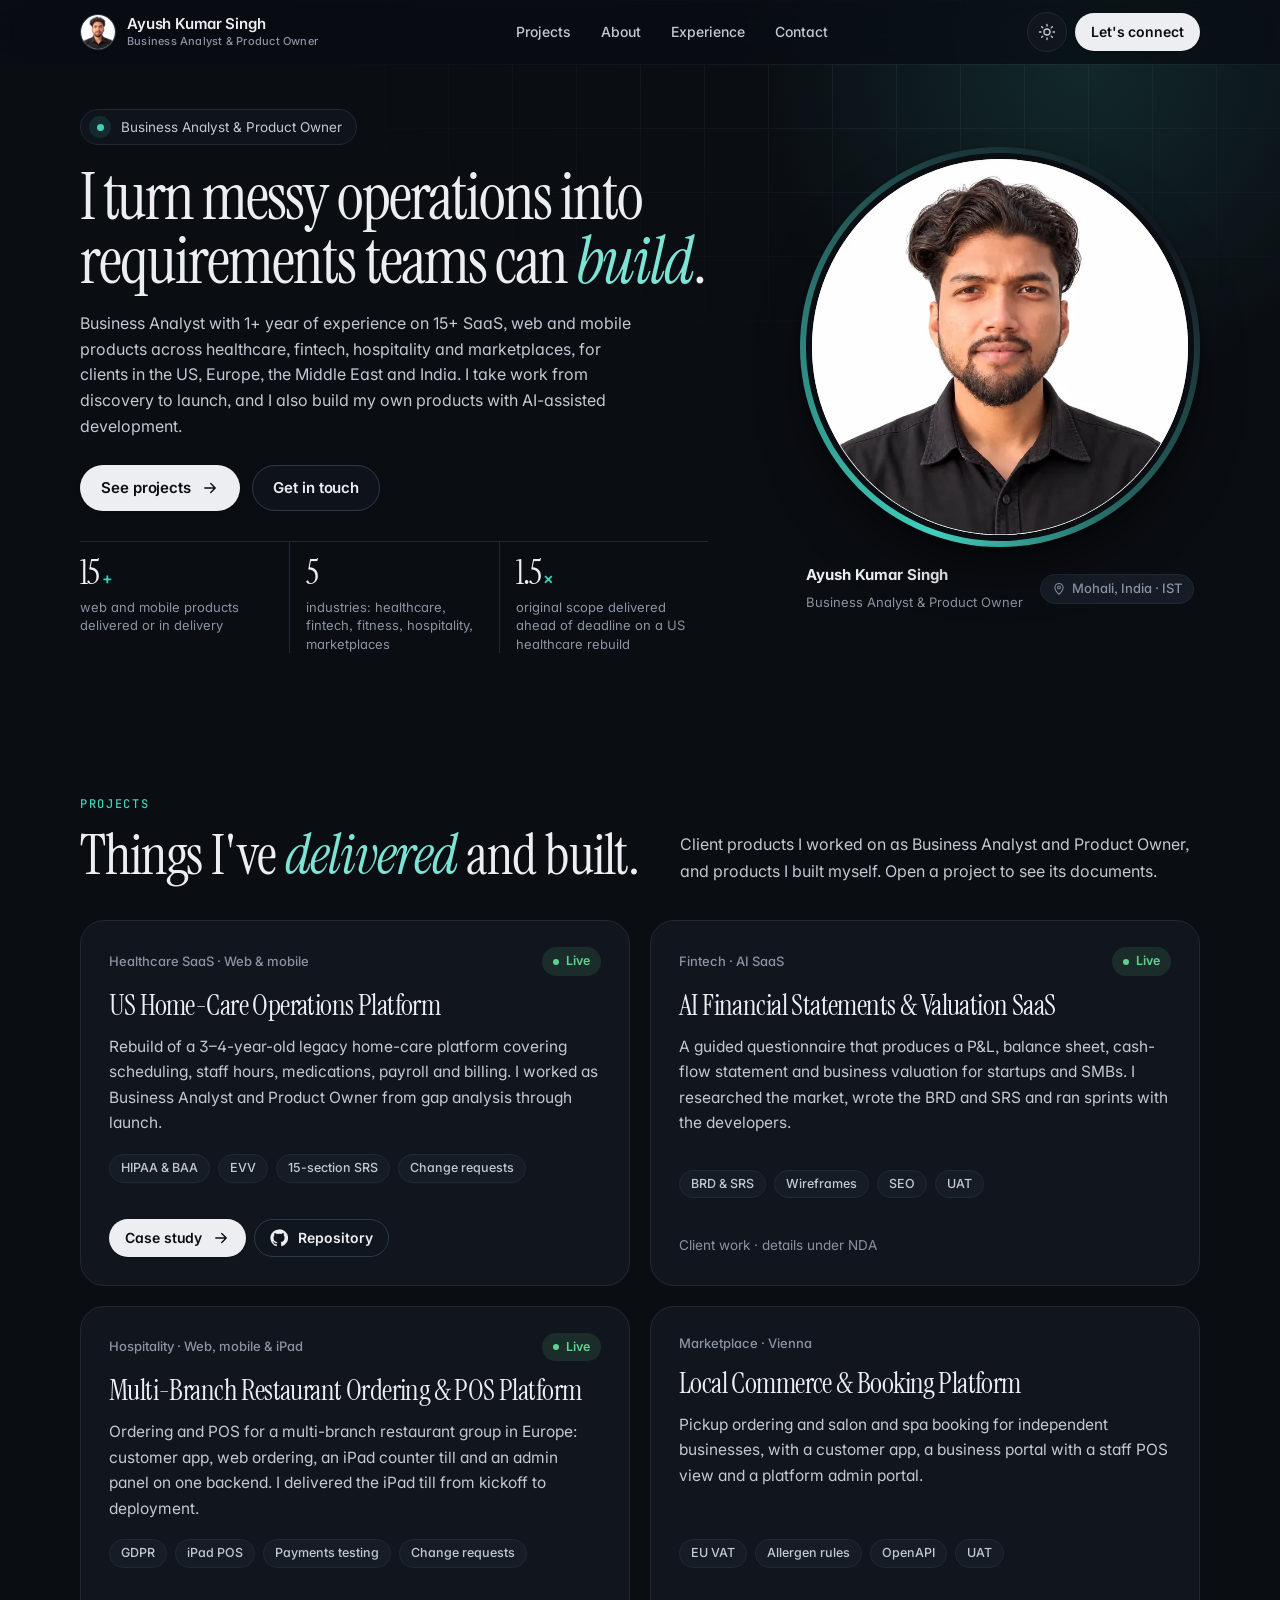
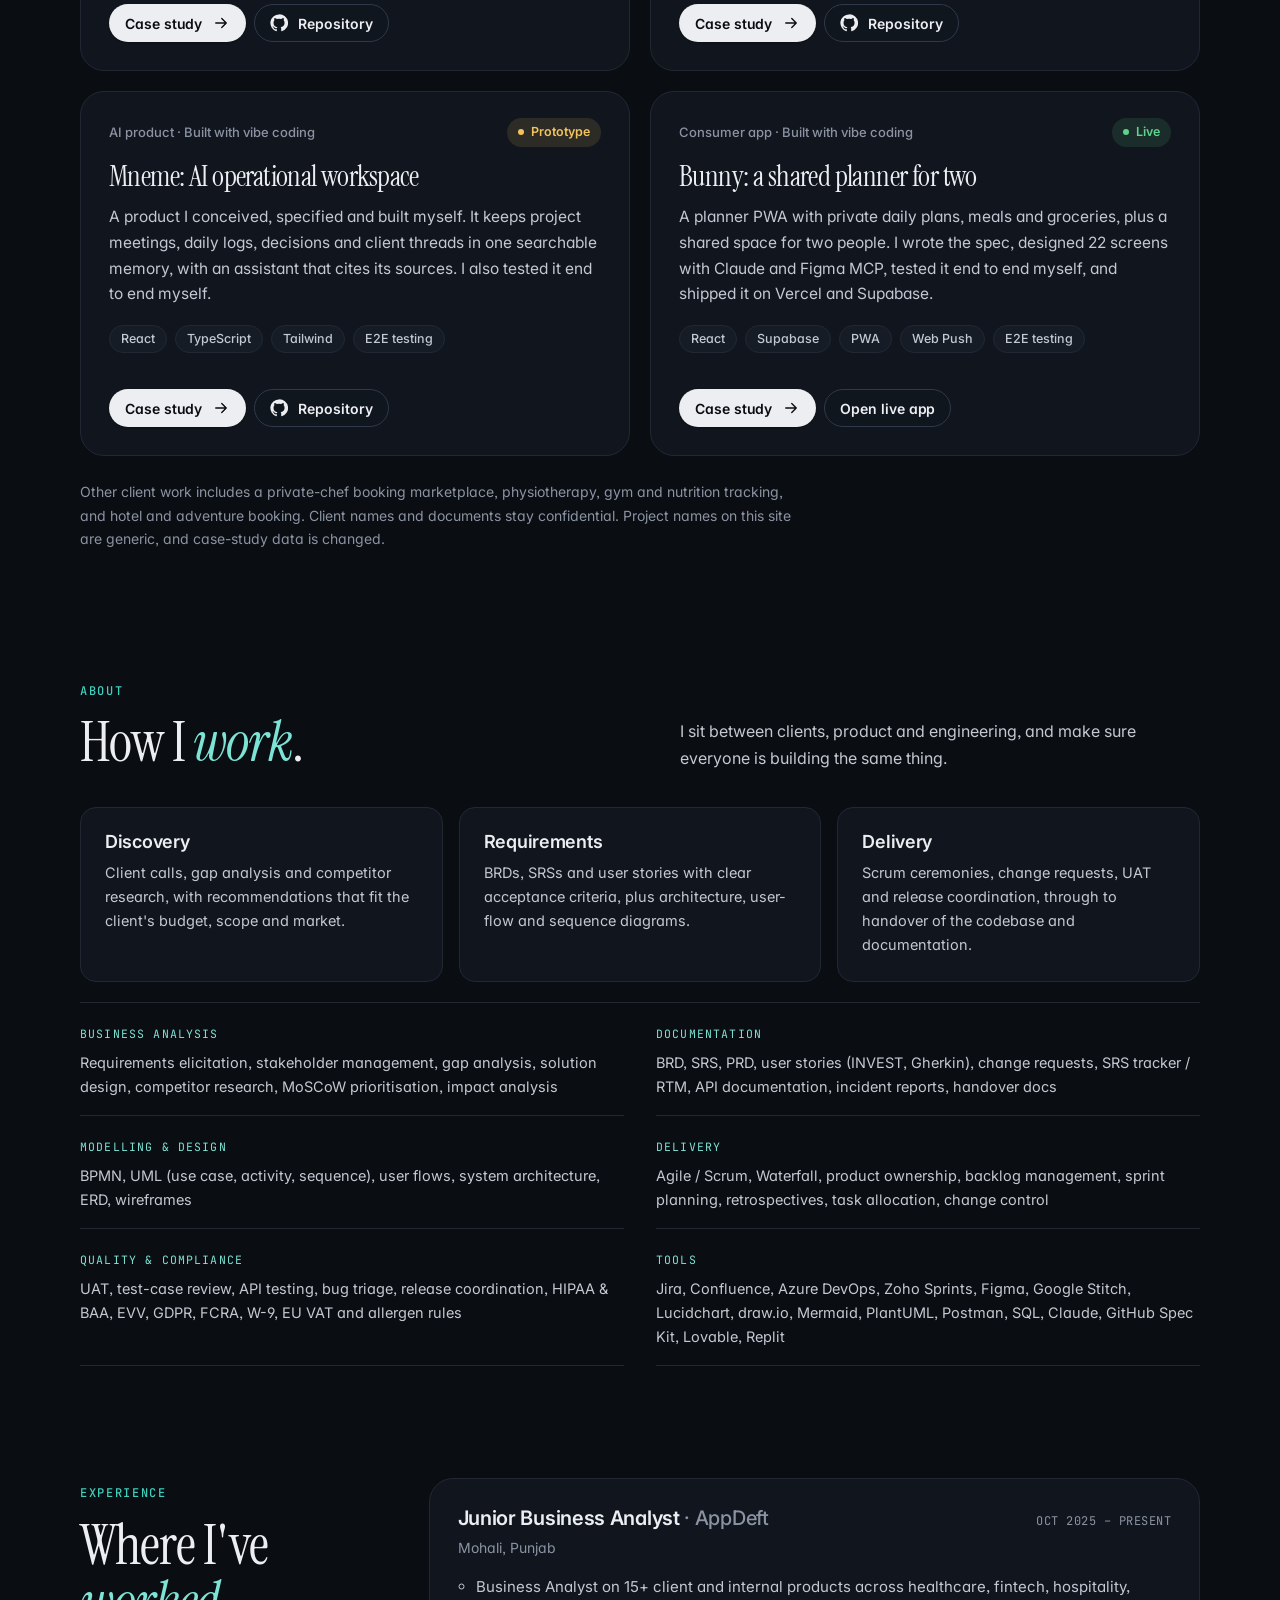
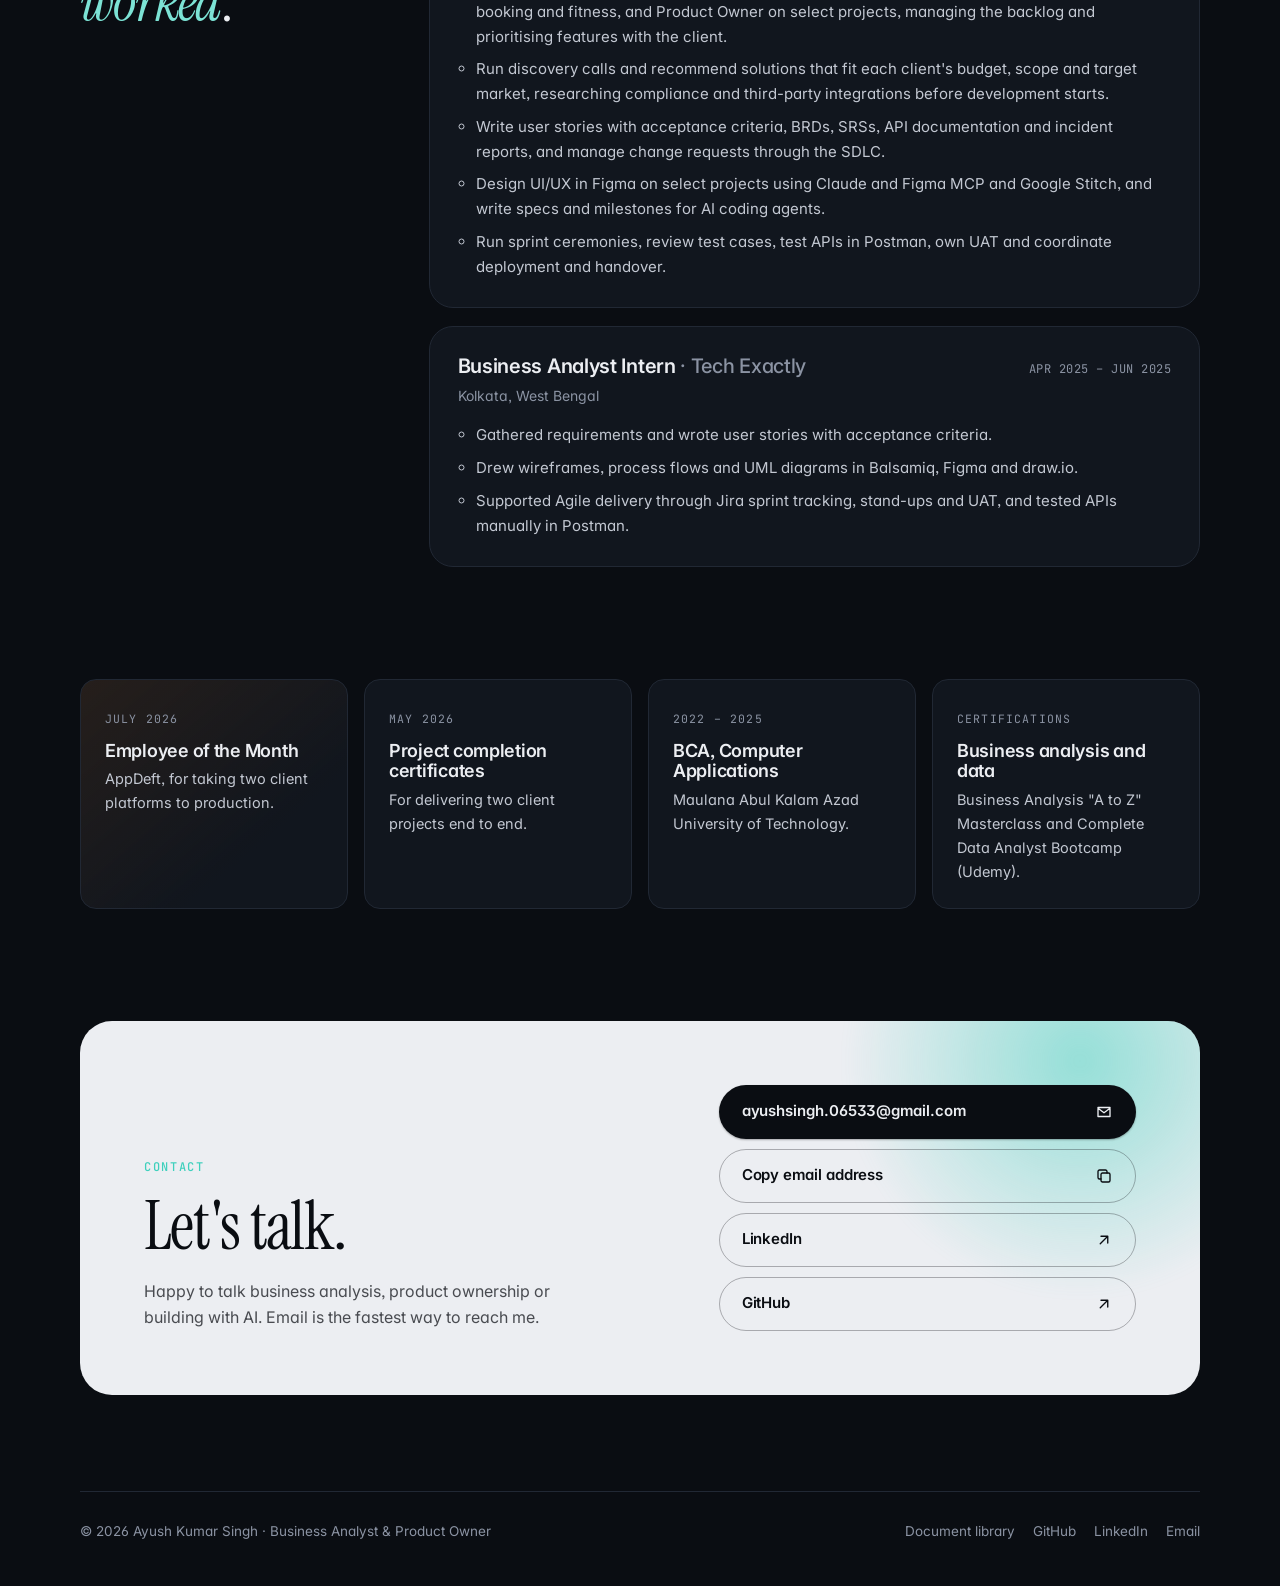
==== commit 90d19cef: "Add Bunny case study, testing sections and real-project wording" ====
--- a/index.html
+++ b/index.html
@@ -60,7 +60,7 @@
 <section class="section" id="work">
   <div class="container">
     <div class="section-head reveal"><div><span class="eyebrow">Projects</span><h2>Things I've <em>delivered</em> and built.</h2></div><p>Client products I worked on as Business Analyst and Product Owner, and products I built myself. Open a project to see its documents.</p></div>
-    <div class="proj-grid"><article class="proj reveal"><div class="proj-top"><span class="case-kicker">Healthcare SaaS · Web &amp; mobile</span><span class="status status-live">Live</span></div><h3 class="proj-title"><a class="case-link" href="case-studies/tendwell.html">US Home-Care Operations Platform</a></h3><p class="proj-desc">Rebuild of a 3–4-year-old legacy home-care platform covering scheduling, staff hours, medications, payroll and billing. I worked as Business Analyst and Product Owner from gap analysis through launch.</p><ul class="tags proj-tags"><li class="tag">HIPAA &amp; BAA</li><li class="tag">EVV</li><li class="tag">15-section SRS</li><li class="tag">Change requests</li></ul><div class="case-actions"><a class="btn btn-primary btn-sm" href="case-studies/tendwell.html">Case study <svg aria-hidden="true"><use href="#i-arrow"/></svg></a><a class="btn btn-ghost btn-sm" href="https://github.com/ayushsingh0456/us-home-care-operations-platform" target="_blank" rel="noopener"><svg aria-hidden="true"><use href="#i-github"/></svg> Repository</a></div></article><article class="proj reveal"><div class="proj-top"><span class="case-kicker">Fintech · AI SaaS</span><span class="status status-live">Live</span></div><h3 class="proj-title">AI Financial Statements &amp; Valuation SaaS</h3><p class="proj-desc">A guided questionnaire that produces a P&amp;L, balance sheet, cash-flow statement and business valuation for startups and SMBs. I researched the market, wrote the BRD and SRS and ran sprints with the developers.</p><ul class="tags proj-tags"><li class="tag">BRD &amp; SRS</li><li class="tag">Wireframes</li><li class="tag">SEO</li><li class="tag">UAT</li></ul><div class="case-actions"><span class="proj-note">Client work · details under NDA</span></div></article><article class="proj reveal"><div class="proj-top"><span class="case-kicker">Hospitality · Web, mobile &amp; iPad</span><span class="status status-live">Live</span></div><h3 class="proj-title"><a class="case-link" href="case-studies/brasa.html">Multi-Branch Restaurant Ordering &amp; POS Platform</a></h3><p class="proj-desc">Ordering and POS for a multi-branch restaurant group in Europe: customer app, web ordering, an iPad counter till and an admin panel on one backend. I delivered the iPad till from kickoff to deployment.</p><ul class="tags proj-tags"><li class="tag">GDPR</li><li class="tag">iPad POS</li><li class="tag">Payments testing</li><li class="tag">Change requests</li></ul><div class="case-actions"><a class="btn btn-primary btn-sm" href="case-studies/brasa.html">Case study <svg aria-hidden="true"><use href="#i-arrow"/></svg></a><a class="btn btn-ghost btn-sm" href="https://github.com/ayushsingh0456/multi-branch-restaurant-ordering-pos-platform" target="_blank" rel="noopener"><svg aria-hidden="true"><use href="#i-github"/></svg> Repository</a></div></article><article class="proj reveal"><div class="proj-top"><span class="case-kicker">Marketplace · Vienna</span></div><h3 class="proj-title"><a class="case-link" href="case-studies/quartier.html">Local Commerce &amp; Booking Platform</a></h3><p class="proj-desc">Pickup ordering and salon and spa booking for independent businesses, with a customer app, a business portal with a staff POS view and a platform admin portal.</p><ul class="tags proj-tags"><li class="tag">EU VAT</li><li class="tag">Allergen rules</li><li class="tag">OpenAPI</li><li class="tag">UAT</li></ul><div class="case-actions"><a class="btn btn-primary btn-sm" href="case-studies/quartier.html">Case study <svg aria-hidden="true"><use href="#i-arrow"/></svg></a><a class="btn btn-ghost btn-sm" href="https://github.com/ayushsingh0456/local-commerce-booking-platform" target="_blank" rel="noopener"><svg aria-hidden="true"><use href="#i-github"/></svg> Repository</a></div></article><article class="proj reveal"><div class="proj-top"><span class="case-kicker">AI product · Built with vibe coding</span><span class="status status-progress">Prototype</span></div><h3 class="proj-title"><a class="case-link" href="case-studies/mneme.html">Mneme: AI operational workspace</a></h3><p class="proj-desc">A product I conceived, specified and built myself. It keeps project meetings, daily logs, decisions and client threads in one searchable memory, with an assistant that cites its sources.</p><ul class="tags proj-tags"><li class="tag">React</li><li class="tag">TypeScript</li><li class="tag">Tailwind</li></ul><div class="case-actions"><a class="btn btn-primary btn-sm" href="case-studies/mneme.html">Case study <svg aria-hidden="true"><use href="#i-arrow"/></svg></a><a class="btn btn-ghost btn-sm" href="https://github.com/ayushsingh0456/context-hub" target="_blank" rel="noopener"><svg aria-hidden="true"><use href="#i-github"/></svg> Repository</a></div></article><article class="proj reveal"><div class="proj-top"><span class="case-kicker">Consumer app · Built with vibe coding</span><span class="status status-live">Live</span></div><h3 class="proj-title"><a class="case-link" href="case-studies/bunny.html">Bunny: a shared planner for two</a></h3><p class="proj-desc">A planner PWA with private daily plans, meals and groceries, plus a shared space for two people. I wrote the spec, designed 22 screens with Claude and Figma MCP, and shipped it on Vercel and Supabase.</p><ul class="tags proj-tags"><li class="tag">React</li><li class="tag">Supabase</li><li class="tag">PWA</li><li class="tag">Web Push</li></ul><div class="case-actions"><a class="btn btn-primary btn-sm" href="case-studies/bunny.html">Case study <svg aria-hidden="true"><use href="#i-arrow"/></svg></a><a class="btn btn-ghost btn-sm" href="https://bunny-planner.vercel.app" target="_blank" rel="noopener">Open live app</a></div></article></div>
+    <div class="proj-grid"><article class="proj reveal"><div class="proj-top"><span class="case-kicker">Healthcare SaaS · Web &amp; mobile</span><span class="status status-live">Live</span></div><h3 class="proj-title"><a class="case-link" href="case-studies/tendwell.html">US Home-Care Operations Platform</a></h3><p class="proj-desc">Rebuild of a 3–4-year-old legacy home-care platform covering scheduling, staff hours, medications, payroll and billing. I worked as Business Analyst and Product Owner from gap analysis through launch.</p><ul class="tags proj-tags"><li class="tag">HIPAA &amp; BAA</li><li class="tag">EVV</li><li class="tag">15-section SRS</li><li class="tag">Change requests</li></ul><div class="case-actions"><a class="btn btn-primary btn-sm" href="case-studies/tendwell.html">Case study <svg aria-hidden="true"><use href="#i-arrow"/></svg></a><a class="btn btn-ghost btn-sm" href="https://github.com/ayushsingh0456/us-home-care-operations-platform" target="_blank" rel="noopener"><svg aria-hidden="true"><use href="#i-github"/></svg> Repository</a></div></article><article class="proj reveal"><div class="proj-top"><span class="case-kicker">Fintech · AI SaaS</span><span class="status status-live">Live</span></div><h3 class="proj-title">AI Financial Statements &amp; Valuation SaaS</h3><p class="proj-desc">A guided questionnaire that produces a P&amp;L, balance sheet, cash-flow statement and business valuation for startups and SMBs. I researched the market, wrote the BRD and SRS and ran sprints with the developers.</p><ul class="tags proj-tags"><li class="tag">BRD &amp; SRS</li><li class="tag">Wireframes</li><li class="tag">SEO</li><li class="tag">UAT</li></ul><div class="case-actions"><span class="proj-note">Client work · details under NDA</span></div></article><article class="proj reveal"><div class="proj-top"><span class="case-kicker">Hospitality · Web, mobile &amp; iPad</span><span class="status status-live">Live</span></div><h3 class="proj-title"><a class="case-link" href="case-studies/brasa.html">Multi-Branch Restaurant Ordering &amp; POS Platform</a></h3><p class="proj-desc">Ordering and POS for a multi-branch restaurant group in Europe: customer app, web ordering, an iPad counter till and an admin panel on one backend. I delivered the iPad till from kickoff to deployment.</p><ul class="tags proj-tags"><li class="tag">GDPR</li><li class="tag">iPad POS</li><li class="tag">Payments testing</li><li class="tag">Change requests</li></ul><div class="case-actions"><a class="btn btn-primary btn-sm" href="case-studies/brasa.html">Case study <svg aria-hidden="true"><use href="#i-arrow"/></svg></a><a class="btn btn-ghost btn-sm" href="https://github.com/ayushsingh0456/multi-branch-restaurant-ordering-pos-platform" target="_blank" rel="noopener"><svg aria-hidden="true"><use href="#i-github"/></svg> Repository</a></div></article><article class="proj reveal"><div class="proj-top"><span class="case-kicker">Marketplace · Vienna</span></div><h3 class="proj-title"><a class="case-link" href="case-studies/quartier.html">Local Commerce &amp; Booking Platform</a></h3><p class="proj-desc">Pickup ordering and salon and spa booking for independent businesses, with a customer app, a business portal with a staff POS view and a platform admin portal.</p><ul class="tags proj-tags"><li class="tag">EU VAT</li><li class="tag">Allergen rules</li><li class="tag">OpenAPI</li><li class="tag">UAT</li></ul><div class="case-actions"><a class="btn btn-primary btn-sm" href="case-studies/quartier.html">Case study <svg aria-hidden="true"><use href="#i-arrow"/></svg></a><a class="btn btn-ghost btn-sm" href="https://github.com/ayushsingh0456/local-commerce-booking-platform" target="_blank" rel="noopener"><svg aria-hidden="true"><use href="#i-github"/></svg> Repository</a></div></article><article class="proj reveal"><div class="proj-top"><span class="case-kicker">AI product · Built with vibe coding</span><span class="status status-progress">Prototype</span></div><h3 class="proj-title"><a class="case-link" href="case-studies/mneme.html">Mneme: AI operational workspace</a></h3><p class="proj-desc">A product I conceived, specified and built myself. It keeps project meetings, daily logs, decisions and client threads in one searchable memory, with an assistant that cites its sources. I also tested it end to end myself.</p><ul class="tags proj-tags"><li class="tag">React</li><li class="tag">TypeScript</li><li class="tag">Tailwind</li><li class="tag">E2E testing</li></ul><div class="case-actions"><a class="btn btn-primary btn-sm" href="case-studies/mneme.html">Case study <svg aria-hidden="true"><use href="#i-arrow"/></svg></a><a class="btn btn-ghost btn-sm" href="https://github.com/ayushsingh0456/context-hub" target="_blank" rel="noopener"><svg aria-hidden="true"><use href="#i-github"/></svg> Repository</a></div></article><article class="proj reveal"><div class="proj-top"><span class="case-kicker">Consumer app · Built with vibe coding</span><span class="status status-live">Live</span></div><h3 class="proj-title"><a class="case-link" href="case-studies/bunny.html">Bunny: a shared planner for two</a></h3><p class="proj-desc">A planner PWA with private daily plans, meals and groceries, plus a shared space for two people. I wrote the spec, designed 22 screens with Claude and Figma MCP, tested it end to end myself, and shipped it on Vercel and Supabase.</p><ul class="tags proj-tags"><li class="tag">React</li><li class="tag">Supabase</li><li class="tag">PWA</li><li class="tag">Web Push</li><li class="tag">E2E testing</li></ul><div class="case-actions"><a class="btn btn-primary btn-sm" href="case-studies/bunny.html">Case study <svg aria-hidden="true"><use href="#i-arrow"/></svg></a><a class="btn btn-ghost btn-sm" href="https://bunny-planner.vercel.app" target="_blank" rel="noopener">Open live app</a></div></article></div>
     <p class="proj-foot reveal">Other client work includes a private-chef booking marketplace, physiotherapy, gym and nutrition tracking, and hotel and adventure booking. Client names and documents stay confidential. Project names on this site are generic, and case-study data is changed.</p>
   </div>
 </section>
--- a/css/styles.css
+++ b/css/styles.css
@@ -755,3 +755,29 @@
   .hero h1 { font-size: clamp(40px, 4.6vw, 64px); }
   .portrait { width: min(100%, 340px); }
 }
+
+/* simplified home */
+.proof-3 { grid-template-columns: repeat(3, minmax(0, 1fr)); }
+.proj-grid { display: grid; grid-template-columns: repeat(2, minmax(0, 1fr)); gap: 20px; }
+.proj { position: relative; display: flex; flex-direction: column; border-radius: var(--radius-lg); border: 1px solid var(--border); background: var(--surface); padding: 26px 28px 28px; transition: transform .3s ease, box-shadow .3s ease, border-color .3s ease; }
+.proj:hover { transform: translateY(-3px); box-shadow: var(--shadow-lg); border-color: var(--border-strong); }
+.proj-top { display: flex; align-items: center; justify-content: space-between; gap: 12px; flex-wrap: wrap; margin-bottom: 14px; }
+.proj-title { font-family: var(--font-display); font-weight: 400; font-size: clamp(26px, 2.3vw, 32px); line-height: 1.08; letter-spacing: -0.02em; }
+.proj-desc { color: var(--text-2); font-size: 15.5px; margin: 12px 0 18px; }
+.proj-tags { margin-top: auto; margin-bottom: 18px; }
+.proj .case-actions { position: relative; z-index: 2; }
+.proj-note { font-size: 13.5px; color: var(--muted); }
+.proj-foot { margin-top: 24px; color: var(--muted); font-size: 14px; max-width: 80ch; }
+.how { display: grid; grid-template-columns: repeat(3, minmax(0, 1fr)); gap: 16px; margin-bottom: 20px; }
+.how-card { border-radius: var(--radius); border: 1px solid var(--border); background: var(--surface); padding: 24px; }
+.how-card h3 { font-size: 18px; margin-bottom: 8px; }
+.how-card p { margin: 0; color: var(--text-2); font-size: 14.5px; }
+.skills { display: grid; grid-template-columns: repeat(2, minmax(0, 1fr)); gap: 0 32px; border-top: 1px solid var(--border); }
+.skill { padding: 16px 0; border-bottom: 1px solid var(--border); }
+.skill .k { font-family: var(--font-mono); font-size: 11.5px; letter-spacing: .1em; text-transform: uppercase; color: var(--accent-ink); }
+.skill p { margin: 6px 0 0; color: var(--text-2); font-size: 14.5px; }
+.job-list { margin: 16px 0 0; padding-left: 18px; display: grid; gap: 8px; color: var(--text-2); font-size: 15px; }
+@media (max-width: 820px) { .proj-grid, .how, .skills { grid-template-columns: 1fr; } .proof-3 { grid-template-columns: 1fr; } .proof-3 .proof-item + .proof-item { border-left: 0; padding-left: 0; } }
+
+.brand-avatar { width: 36px; height: 36px; border-radius: 50%; overflow: hidden; flex: none; border: 1px solid var(--border-strong); background: var(--surface-2); }
+.brand-avatar img { width: 100%; height: 100%; object-fit: cover; display: block; }
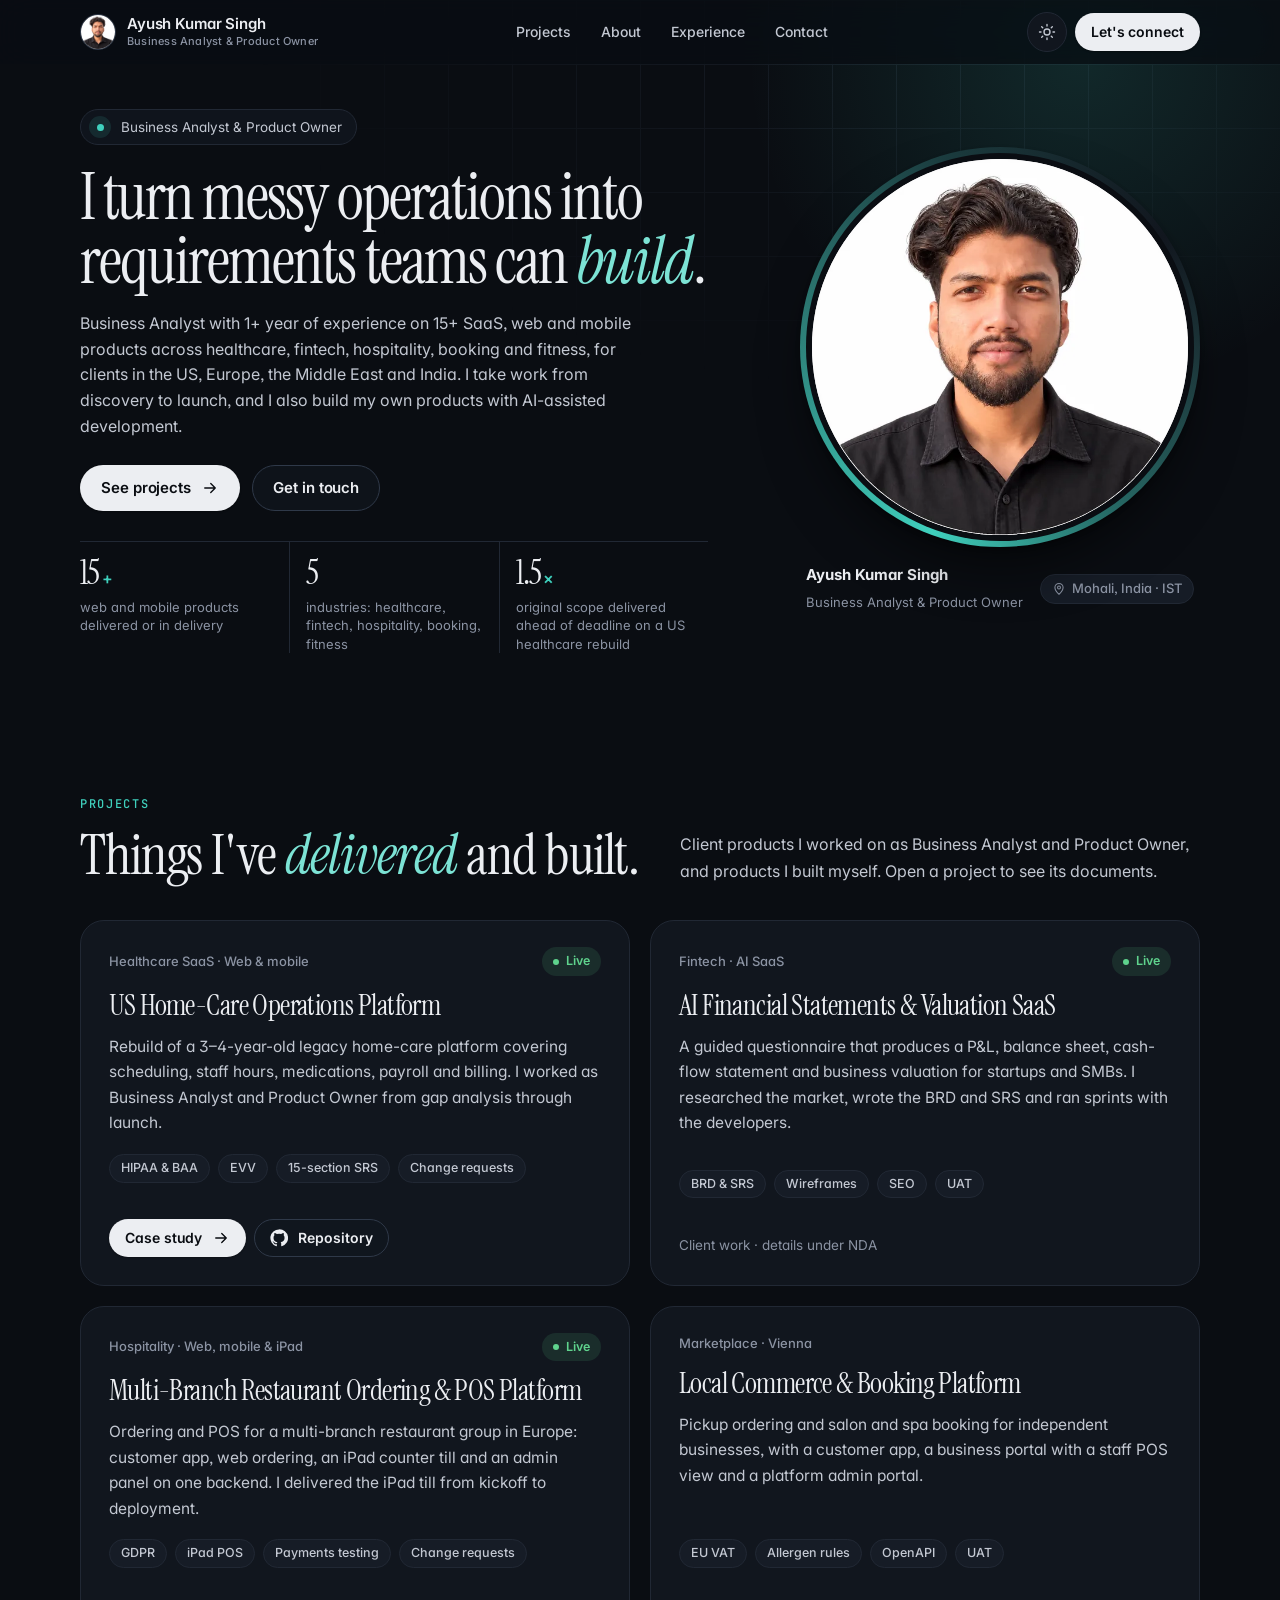
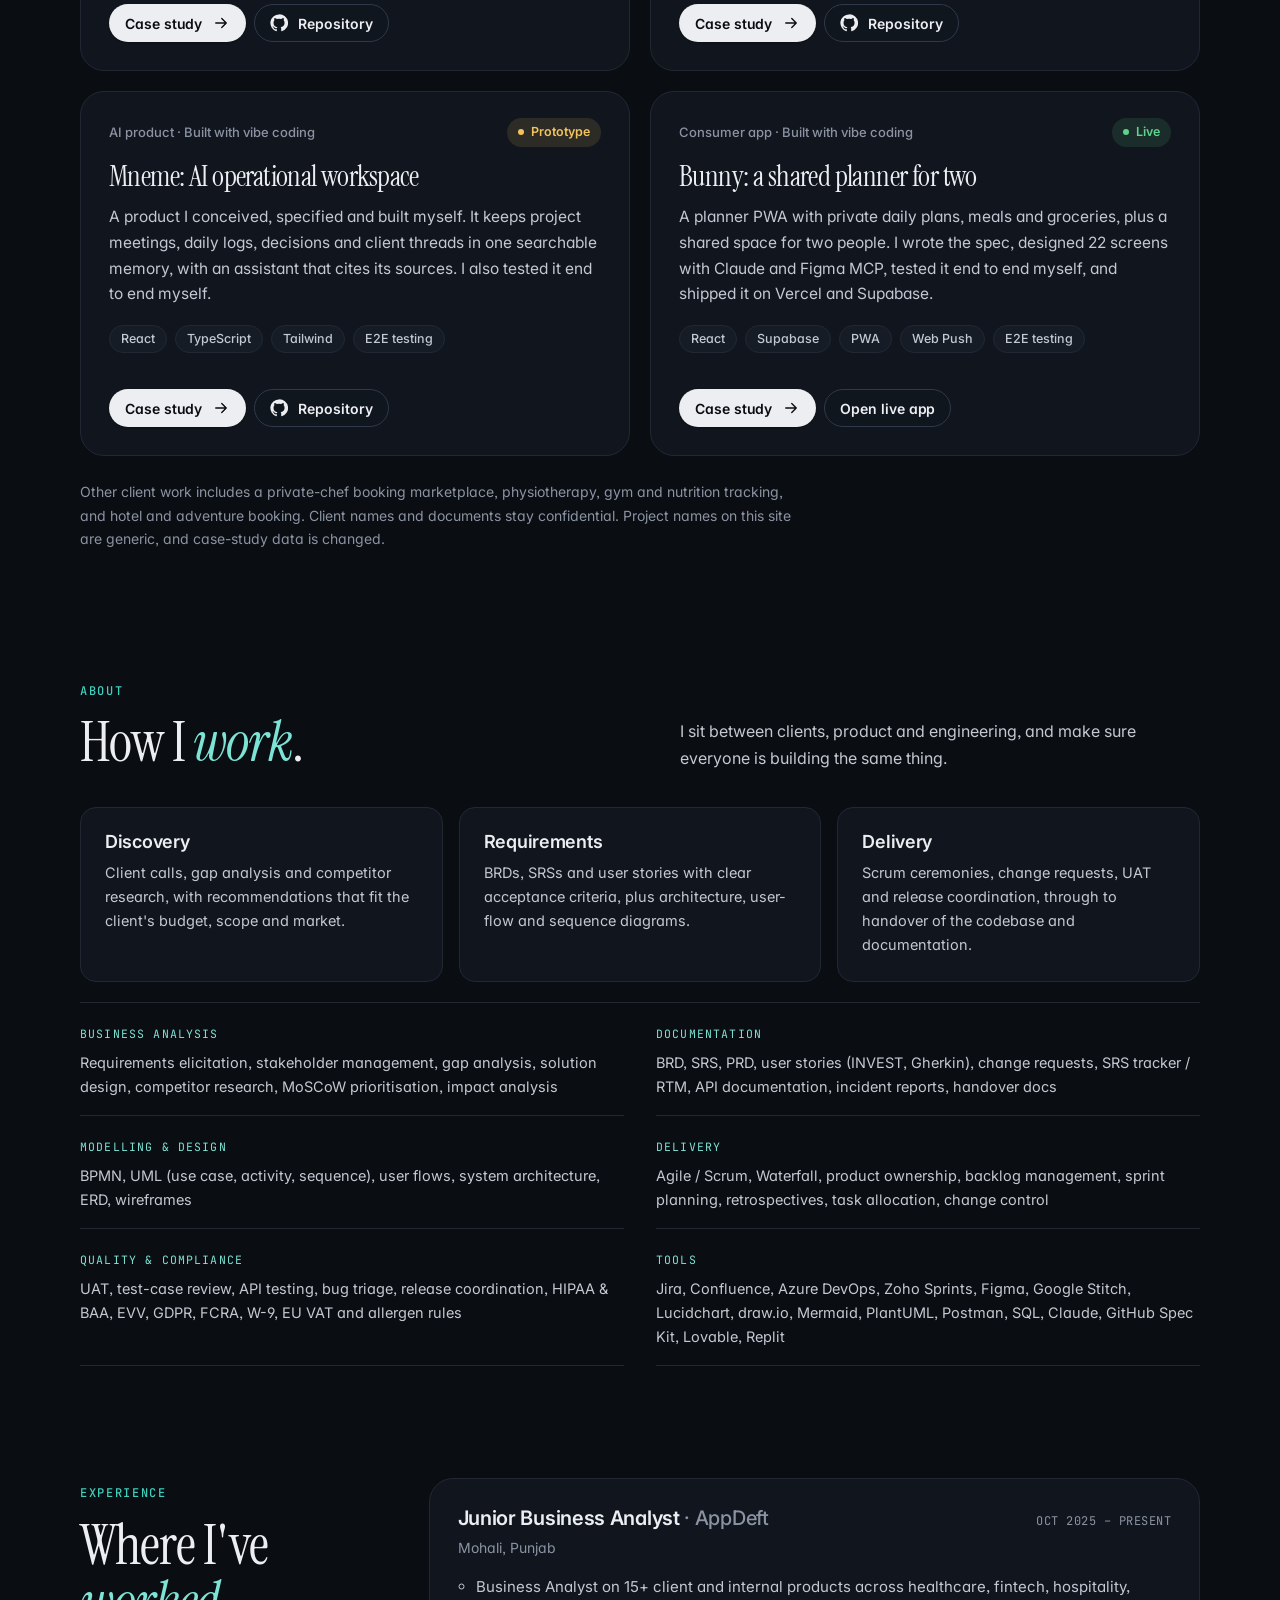
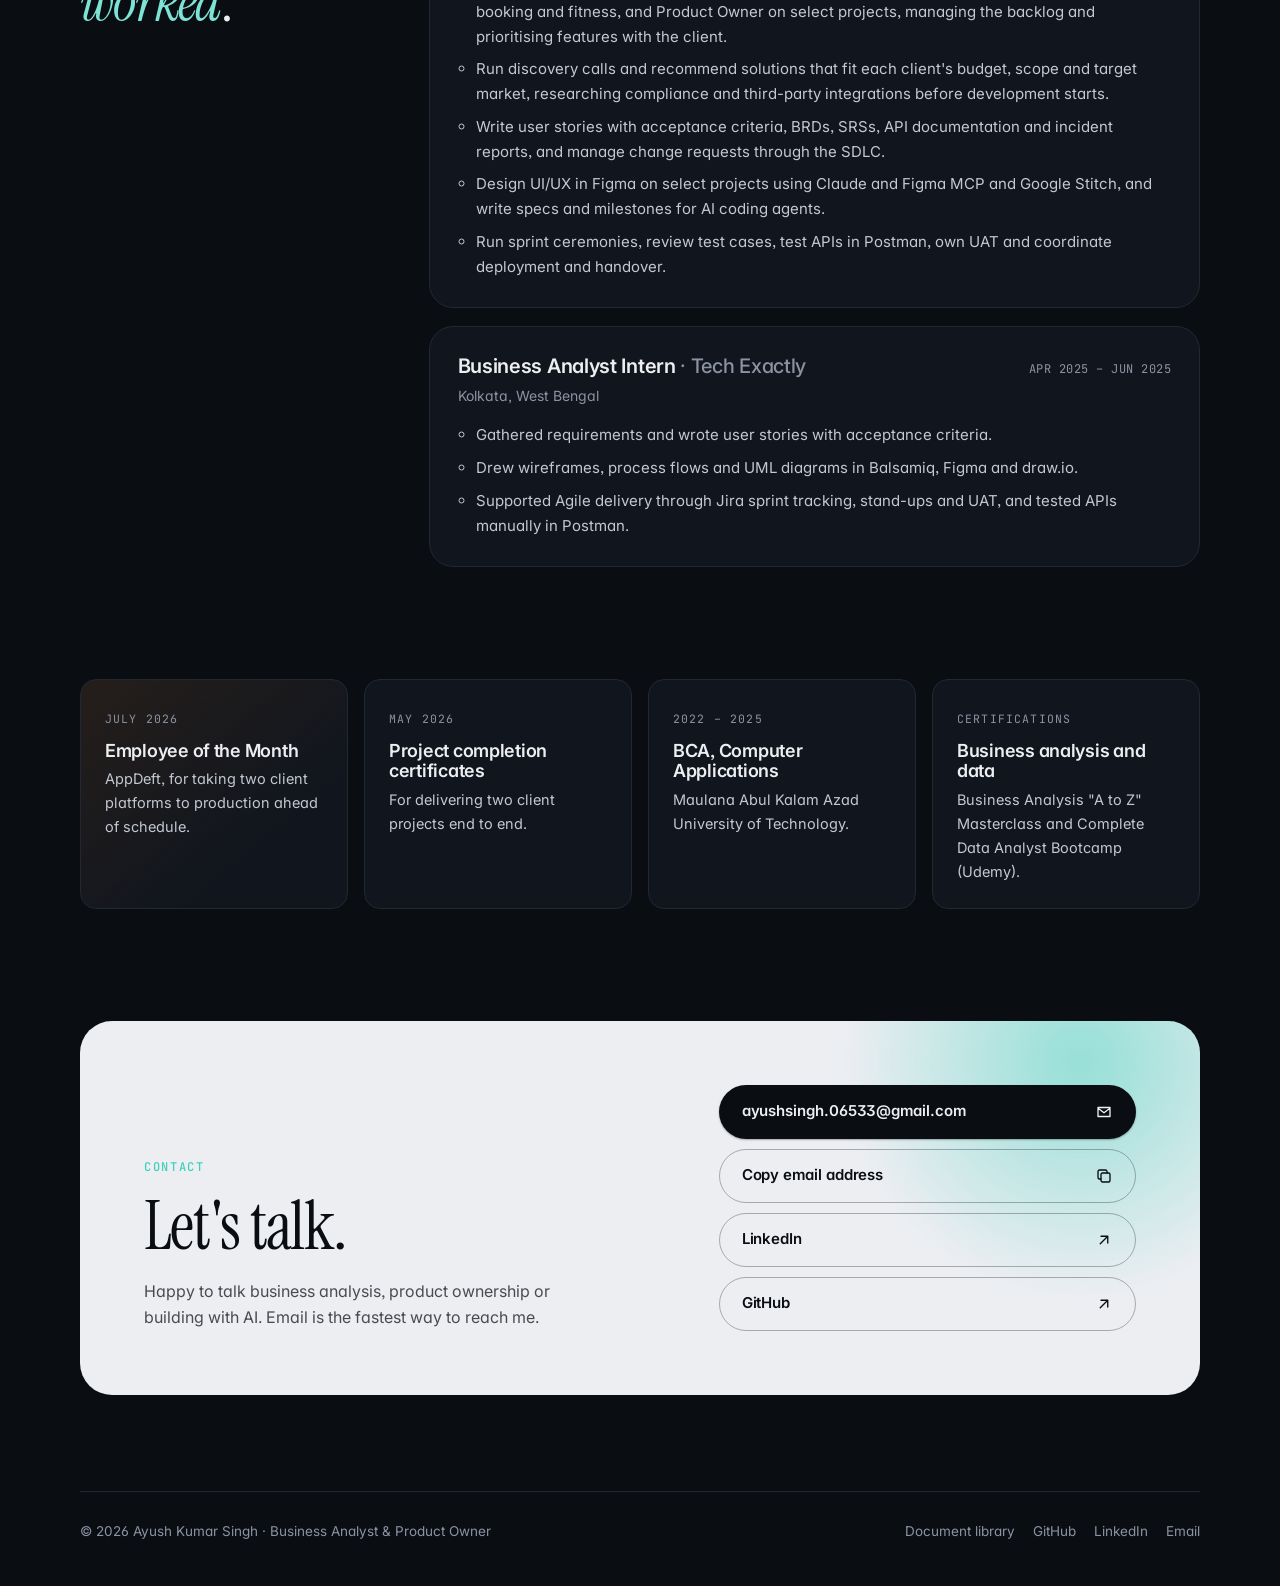
==== commit 67e883f7: "Align wording with LinkedIn and improve README" ====
--- a/index.html
+++ b/index.html
@@ -44,9 +44,9 @@
     <div>
       <span class="hello"><span class="dot"></span>Business Analyst &amp; Product Owner</span>
       <h1>I turn messy operations into requirements teams can <em>build</em>.</h1>
-      <p class="hero-sub">Business Analyst with 1+ year of experience on 15+ SaaS, web and mobile products across healthcare, fintech, hospitality and marketplaces, for clients in the US, Europe, the Middle East and India. I take work from discovery to launch, and I also build my own products with AI-assisted development.</p>
+      <p class="hero-sub">Business Analyst with 1+ year of experience on 15+ SaaS, web and mobile products across healthcare, fintech, hospitality, booking and fitness, for clients in the US, Europe, the Middle East and India. I take work from discovery to launch, and I also build my own products with AI-assisted development.</p>
       <div class="hero-cta"><a class="btn btn-primary" href="#work">See projects <svg aria-hidden="true"><use href="#i-arrow"/></svg></a><a class="btn btn-ghost" href="#contact">Get in touch</a></div>
-      <div class="proof proof-3"><div class="proof-item"><b>15<small>+</small></b><span>web and mobile products delivered or in delivery</span></div><div class="proof-item"><b>5</b><span>industries: healthcare, fintech, fitness, hospitality, marketplaces</span></div><div class="proof-item"><b>1.5<small>×</small></b><span>original scope delivered ahead of deadline on a US healthcare rebuild</span></div></div>
+      <div class="proof proof-3"><div class="proof-item"><b>15<small>+</small></b><span>web and mobile products delivered or in delivery</span></div><div class="proof-item"><b>5</b><span>industries: healthcare, fintech, hospitality, booking, fitness</span></div><div class="proof-item"><b>1.5<small>×</small></b><span>original scope delivered ahead of deadline on a US healthcare rebuild</span></div></div>
     </div>
     <div class="portrait">
       <div class="portrait-frame">
@@ -104,7 +104,7 @@
 
 <section class="section" id="recognition">
   <div class="container">
-    <div class="rec reveal" style="grid-template-columns:repeat(auto-fit,minmax(240px,1fr))"><div class="rec-card hl"><span class="k">July 2026</span><h3>Employee of the Month</h3><p>AppDeft, for taking two client platforms to production.</p></div><div class="rec-card"><span class="k">May 2026</span><h3>Project completion certificates</h3><p>For delivering two client projects end to end.</p></div><div class="rec-card"><span class="k">2022 – 2025</span><h3>BCA, Computer Applications</h3><p>Maulana Abul Kalam Azad University of Technology.</p></div><div class="rec-card"><span class="k">Certifications</span><h3>Business analysis and data</h3><p>Business Analysis "A to Z" Masterclass and Complete Data Analyst Bootcamp (Udemy).</p></div></div>
+    <div class="rec reveal" style="grid-template-columns:repeat(auto-fit,minmax(240px,1fr))"><div class="rec-card hl"><span class="k">July 2026</span><h3>Employee of the Month</h3><p>AppDeft, for taking two client platforms to production ahead of schedule.</p></div><div class="rec-card"><span class="k">May 2026</span><h3>Project completion certificates</h3><p>For delivering two client projects end to end.</p></div><div class="rec-card"><span class="k">2022 – 2025</span><h3>BCA, Computer Applications</h3><p>Maulana Abul Kalam Azad University of Technology.</p></div><div class="rec-card"><span class="k">Certifications</span><h3>Business analysis and data</h3><p>Business Analysis "A to Z" Masterclass and Complete Data Analyst Bootcamp (Udemy).</p></div></div>
   </div>
 </section>
 
